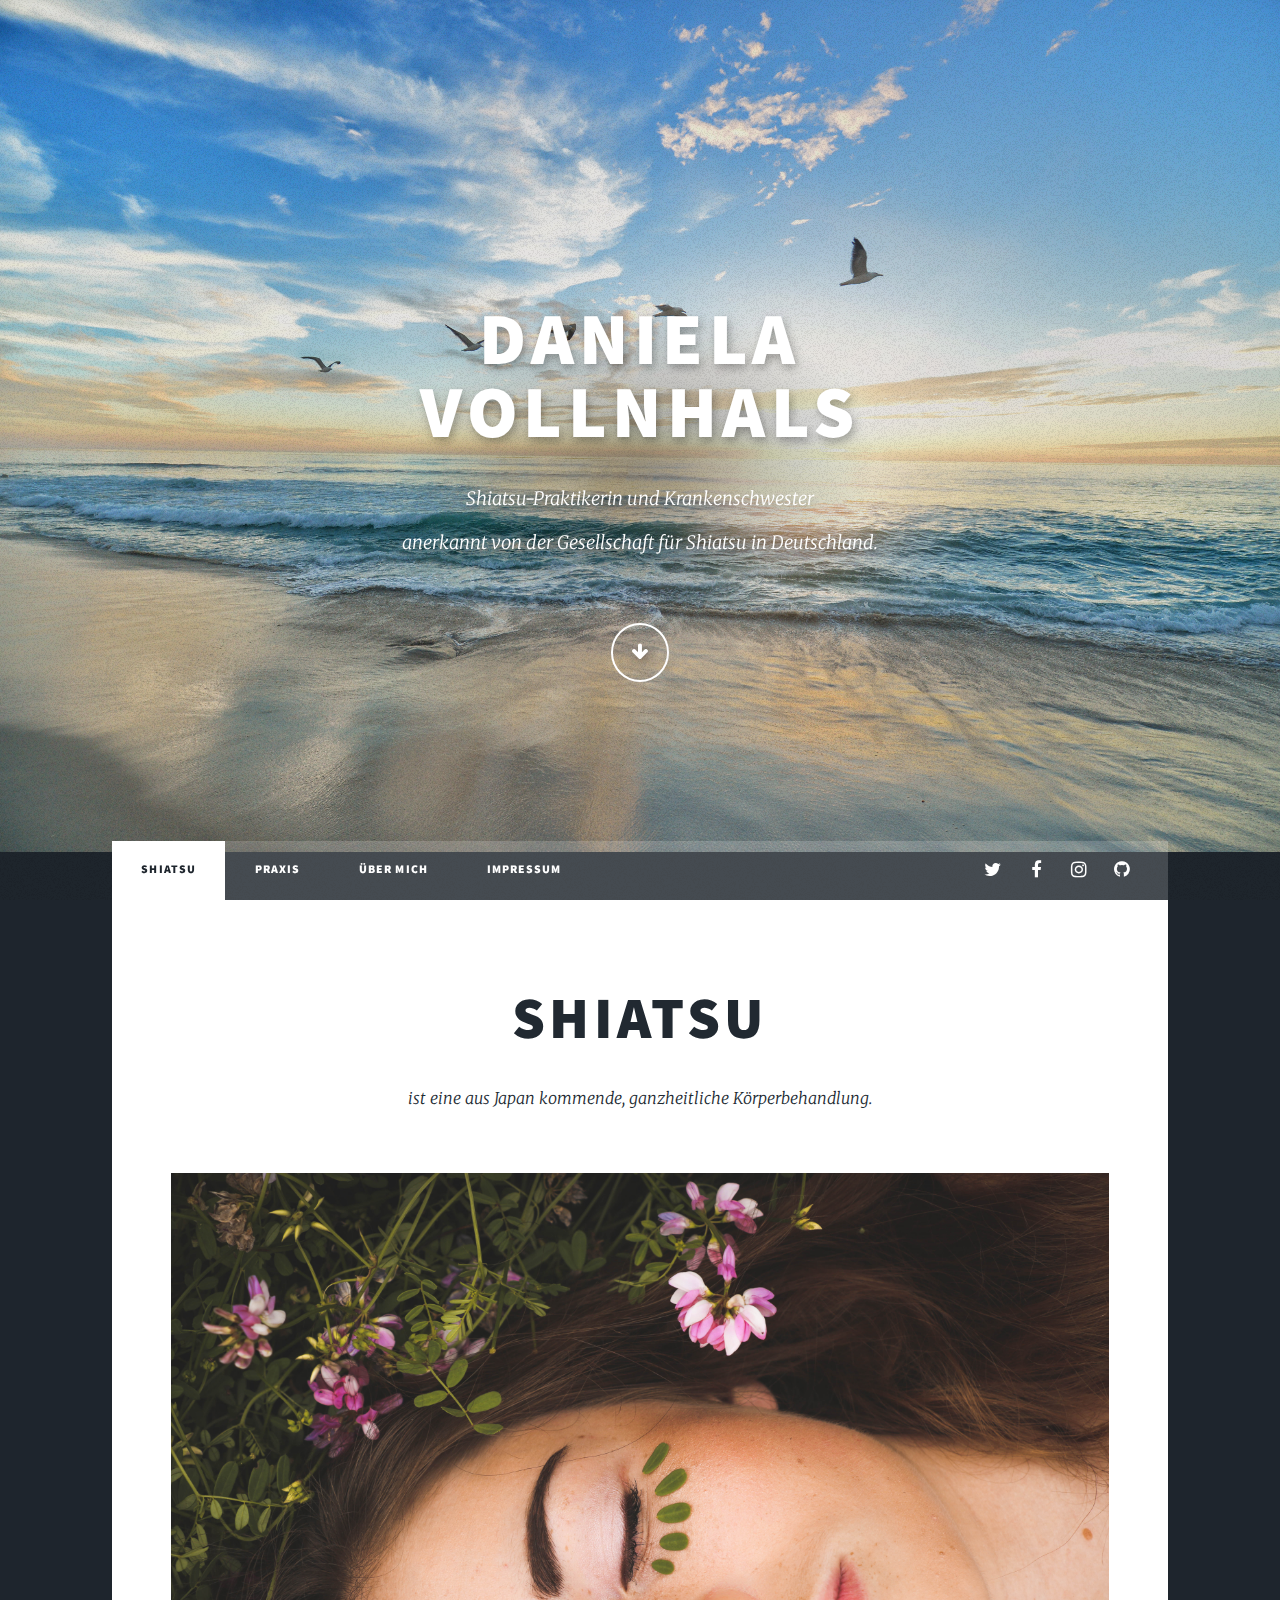
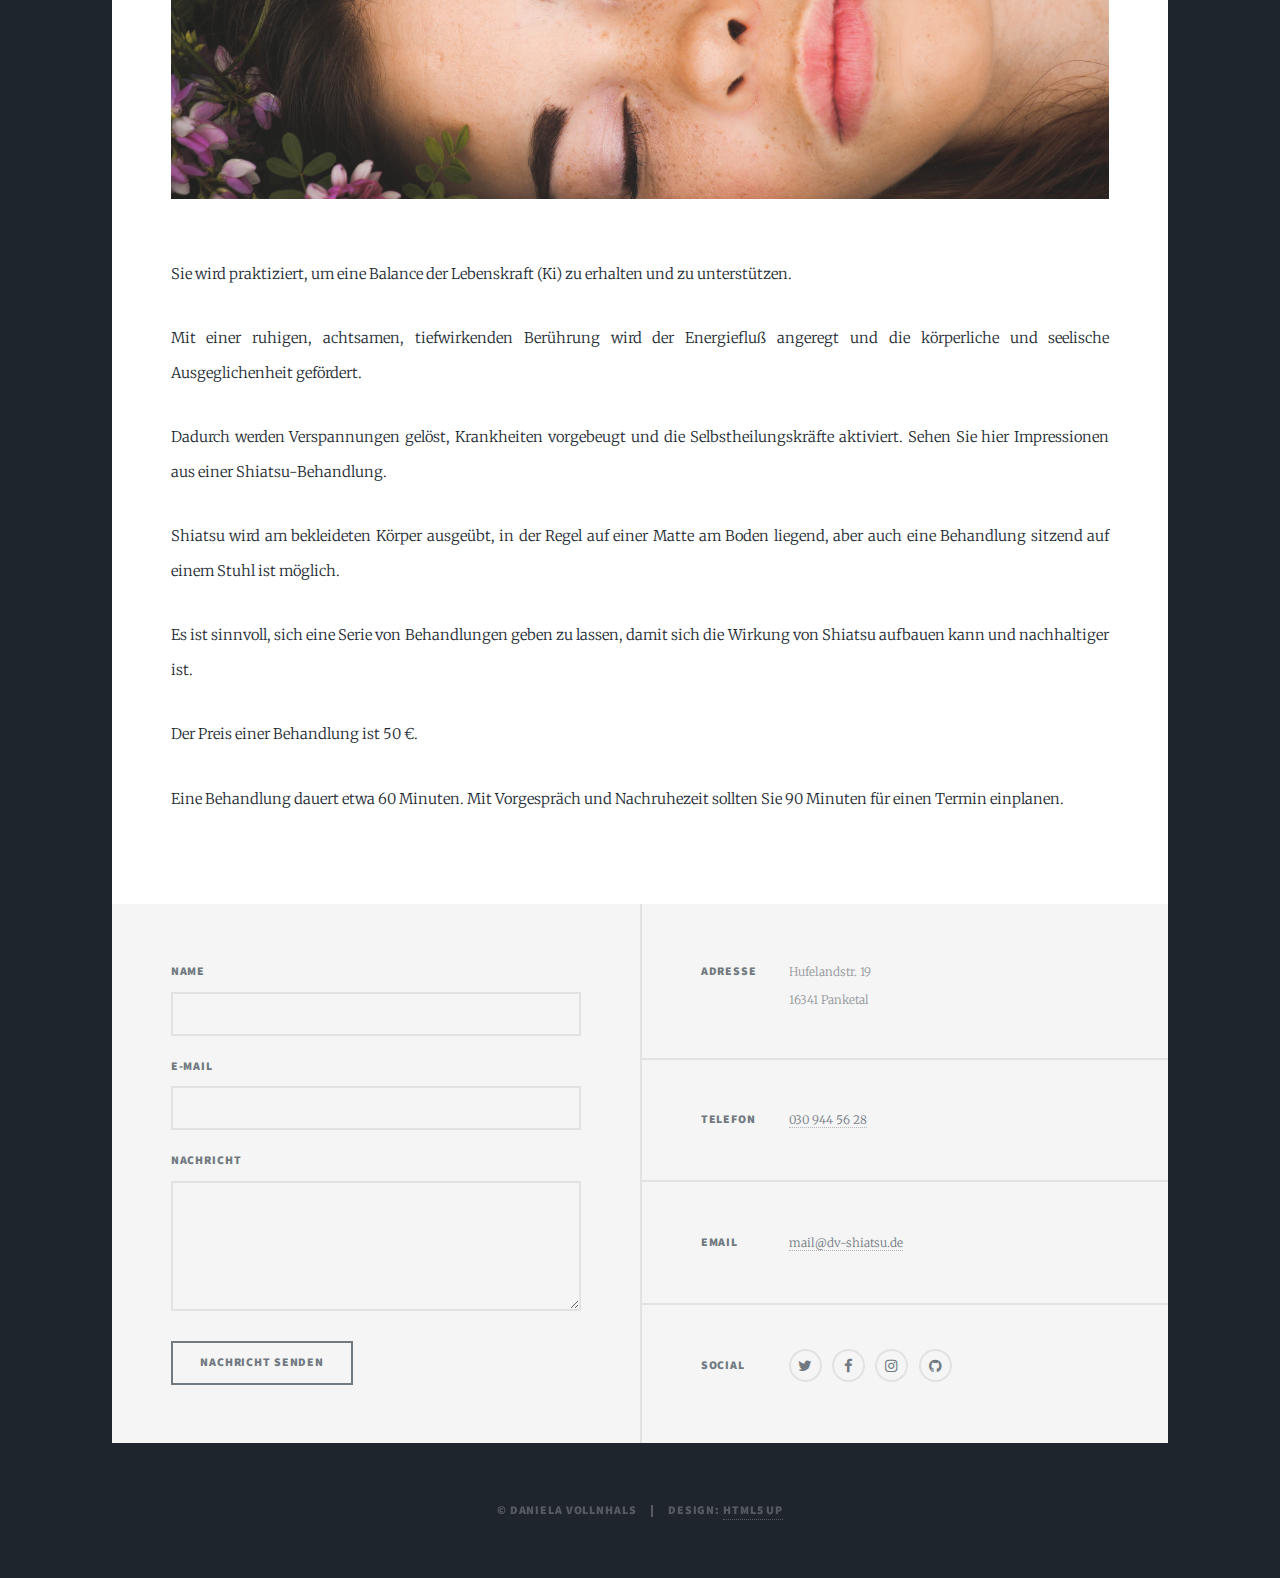
==== index.html @ 49021047 "initial commit" ====
<!doctype html>
<html>
  <head>
    <meta charset="utf-8">
    <meta http-equiv="x-ua-compatible" content="ie=edge">
    <meta name="viewport"
          content="width=device-width, initial-scale=1, shrink-to-fit=no">
    <!-- Use the title from a page's frontmatter if it has one -->
  </head>
  <body>
  </body>
</html>

<!DOCTYPE HTML>
<!--
	Massively by HTML5 UP
	html5up.net | @ajlkn
	Free for personal and commercial use under the CCA 3.0 license (html5up.net/license)
-->
<html>
	<head>
		<title>Shiatsu Daniela Vollnhals</title>
		<meta charset="utf-8" />
		<meta name="viewport" content="width=device-width, initial-scale=1, user-scalable=no" />
		<link href="/stylesheets/site.css" rel="stylesheet" />
		<noscript><link href="/stylesheets/noscript.css" rel="stylesheet" /></noscript>
	</head>
	<body class="is-preload">

		<!-- Wrapper -->
			<div id="wrapper" class="fade-in">

					  <!-- Intro -->
  <div id="intro">
    <div id="skrim">
      <h1>Daniela<br />
      Vollnhals</h1>
      <p>Shiatsu-Praktikerin und Krankenschwester<br />
      anerkannt von der Gesellschaft für Shiatsu in Deutschland.</p>
    </div>
    <ul class="actions">
      <li><a href="#header" class="button icon solo fa-arrow-down scrolly">Weiter</a></li>
    </ul>
  </div>


				<!-- Header -->
					<header id="header">
						<a href="index.html" class="logo">Daniela Vollnhals</a>
					</header>

				<!-- Nav -->
				<nav id="nav">
  <ul class="links">
    <li class=" active"><a href="/" class=" active">Shiatsu</a></li>
    <li class=""><a href="/praxis.html" class="">Praxis</a></li>
    <li class=""><a href="/about.html" class="">Über mich</a></li>
    <li class=""><a href="/impressum.html" class="">Impressum</a></li>
  </ul>
  <ul class="icons">
    <li><a href="#" class="icon fa-twitter"><span class="label">Twitter</span></a></li>
    <li><a href="#" class="icon fa-facebook"><span class="label">Facebook</span></a></li>
    <li><a href="#" class="icon fa-instagram"><span class="label">Instagram</span></a></li>
    <li><a href="#" class="icon fa-github"><span class="label">GitHub</span></a></li>
  </ul>
</nav>


				<!-- Main -->
				<div id="main">
					

<!-- Post -->
<section class="post">
  <header class="major">
    <h1>Shiatsu</h1>
    <p>ist eine aus  Japan kommende, ganzheitliche Körperbehandlung.</p>
  </header>
  <div class="image main"><img src="images/sarah.jpg" alt="" /></div>
  <p>Sie wird praktiziert, um eine Balance der Lebenskraft (Ki) zu erhalten und zu unterstützen.</p>

  <p>Mit einer ruhigen, achtsamen, tiefwirkenden Berührung wird der Energiefluß angeregt und die körperliche und seelische Ausgeglichenheit gefördert.</p>

  <p>Dadurch werden Verspannungen gelöst, Krankheiten vorgebeugt und die Selbstheilungskräfte aktiviert. Sehen Sie hier Impressionen aus einer Shiatsu-Behandlung.</p>

  <p>Shiatsu wird am bekleideten Körper ausgeübt, in der Regel auf einer Matte am Boden liegend, aber auch eine Behandlung sitzend auf einem Stuhl ist möglich.</p>

  <p>Es ist sinnvoll, sich eine Serie von Behandlungen geben zu lassen, damit sich die Wirkung von Shiatsu aufbauen kann und nachhaltiger ist.</p>

  <p>Der Preis einer Behandlung ist 50 €.</p>

  <p>Eine Behandlung dauert etwa 60 Minuten. Mit Vorgespräch und Nachruhezeit sollten Sie 90 Minuten für einen Termin einplanen.</p>
</section>

				</div>

				<!-- Footer -->
					<footer id="footer">
						<section>
							<form method="post" action="https://formspree.io/lion.vollnhals@gmail.com">
								<div class="fields">
									<div class="field">
										<label for="name">Name</label>
										<input type="text" name="name" id="name" />
									</div>
									<div class="field">
										<label for="email">E-Mail</label>
										<input type="text" name="email" id="email" />
									</div>
									<div class="field">
										<label for="message">Nachricht</label>
										<textarea name="message" id="message" rows="3"></textarea>
									</div>
								</div>
								<ul class="actions">
									<li><input type="submit" value="Nachricht senden" /></li>
								</ul>
							</form>
						</section>
						<section class="split contact">
							<section class="alt">
								<h3>Adresse</h3>
								<p>Hufelandstr. 19<br />
								16341 Panketal</p>
							</section>
							<section>
								<h3>Telefon</h3>
								<p><a href="tel:0049309445628">030 944 56 28</a></p>
							</section>
							<section>
								<h3>Email</h3>
								<p><a href="mailto:mail@dv-shiatsu.de">mail@dv-shiatsu.de</a></p>
							</section>
							<section>
								<h3>Social</h3>
								<ul class="icons alt">
									<li><a href="#" class="icon alt fa-twitter"><span class="label">Twitter</span></a></li>
									<li><a href="#" class="icon alt fa-facebook"><span class="label">Facebook</span></a></li>
									<li><a href="#" class="icon alt fa-instagram"><span class="label">Instagram</span></a></li>
									<li><a href="#" class="icon alt fa-github"><span class="label">GitHub</span></a></li>
								</ul>
							</section>
						</section>
					</footer>

				<!-- Copyright -->
					<div id="copyright">
						<ul><li>&copy; Daniela Vollnhals</li><li>Design: <a href="https://html5up.net">HTML5 UP</a></li></ul>
					</div>

			</div>

		<!-- Scripts -->
		<script src="/javascripts/jquery.min.js"></script>
		<script src="/javascripts/jquery.scrollex.min.js"></script>
		<script src="/javascripts/jquery.scrolly.min.js"></script>
		<script src="/javascripts/browser.min.js"></script>
		<script src="/javascripts/breakpoints.min.js"></script>
		<script src="/javascripts/util.js"></script>
		<script src="/javascripts/site.js"></script>

	</body>
</html>
---- stylesheets/site.css ----
@import url(font-awesome.min.css);@import url("https://fonts.googleapis.com/css?family=Merriweather:300,700,300italic,700italic|Source+Sans+Pro:900");html,body,div,span,applet,object,iframe,h1,h2,h3,h4,h5,h6,p,blockquote,pre,a,abbr,acronym,address,big,cite,code,del,dfn,em,img,ins,kbd,q,s,samp,small,strike,strong,sub,sup,tt,var,b,u,i,center,dl,dt,dd,ol,ul,li,fieldset,form,label,legend,table,caption,tbody,tfoot,thead,tr,th,td,article,aside,canvas,details,embed,figure,figcaption,footer,header,hgroup,menu,nav,output,ruby,section,summary,time,mark,audio,video{margin:0;padding:0;border:0;font-size:100%;font:inherit;vertical-align:baseline}article,aside,details,figcaption,figure,footer,header,hgroup,menu,nav,section{display:block}body{line-height:1}ol,ul{list-style:none}blockquote,q{quotes:none}blockquote:before,blockquote:after,q:before,q:after{content:'';content:none}table{border-collapse:collapse;border-spacing:0}body{-webkit-text-size-adjust:none}mark{background-color:transparent;color:inherit}input::-moz-focus-inner{border:0;padding:0}input,select,textarea{-moz-appearance:none;-webkit-appearance:none;-ms-appearance:none;appearance:none}@-ms-viewport{width:device-width}body{-ms-overflow-style:scrollbar}@media screen and (max-width: 480px){html,body{min-width:320px}}html{-webkit-box-sizing:border-box;box-sizing:border-box}*,*:before,*:after{-webkit-box-sizing:inherit;box-sizing:inherit}body{background-color:#1e252d}body.is-preload *,body.is-preload *:before,body.is-preload *:after{-webkit-animation:none !important;animation:none !important;-webkit-transition:none !important;transition:none !important}html{font-size:16pt}@media screen and (max-width: 1680px){html{font-size:12pt}}@media screen and (max-width: 1280px){html{font-size:11pt}}@media screen and (max-width: 360px){html{font-size:10pt}}body{color:#212931}body,input,select,textarea{font-family:"Merriweather", Georgia, serif;font-weight:300;font-size:1rem;line-height:2.375}a{-webkit-transition:color 0.2s ease-in-out, background-color 0.2s ease-in-out, border-color 0.2s ease-in-out, box-shadow 0.2s ease-in-out;-webkit-transition:color 0.2s ease-in-out, background-color 0.2s ease-in-out, border-color 0.2s ease-in-out, -webkit-box-shadow 0.2s ease-in-out;transition:color 0.2s ease-in-out, background-color 0.2s ease-in-out, border-color 0.2s ease-in-out, -webkit-box-shadow 0.2s ease-in-out;transition:color 0.2s ease-in-out, background-color 0.2s ease-in-out, border-color 0.2s ease-in-out, box-shadow 0.2s ease-in-out;transition:color 0.2s ease-in-out, background-color 0.2s ease-in-out, border-color 0.2s ease-in-out, box-shadow 0.2s ease-in-out, -webkit-box-shadow 0.2s ease-in-out;border-bottom:dotted 1px;text-decoration:none}a:hover{border-bottom-color:transparent}strong,b{font-weight:600}em,i{font-style:italic}p{text-align:justify;margin:0 0 2rem 0}h1,h2,h3,h4,h5,h6{font-family:"Source Sans Pro", Helvetica, sans-serif;font-weight:900;line-height:1.5;letter-spacing:0.075em;text-transform:uppercase;margin:0 0 1rem 0}h1 a,h2 a,h3 a,h4 a,h5 a,h6 a{border-bottom:0;color:inherit;text-decoration:none}h1{font-size:4rem;line-height:1.1;margin:0 0 2rem 0}h2{font-size:1.75rem;line-height:1.3;margin:0 0 1.5rem 0}h3{font-size:1.25rem;margin:0 0 1.5rem 0}h4{font-size:1rem}h5{font-size:0.9rem}h6{font-size:0.8rem}sub{font-size:0.8rem;position:relative;top:0.5rem}sup{font-size:0.8rem;position:relative;top:-0.5rem}blockquote{border-left:solid 4px;font-style:italic;margin:0 0 2rem 0;padding:0.5rem 0 0.5rem 2rem}code{border:solid 2px;font-family:"Courier New", monospace;font-size:0.9rem;margin:0 0.25rem;padding:0.25rem 0.65rem}pre{-webkit-overflow-scrolling:touch;font-family:"Courier New", monospace;font-size:0.9rem;margin:0 0 2rem 0}pre code{display:block;line-height:1.75;padding:1rem 1.5rem;overflow-x:auto}hr{border:0;border-bottom:solid 2px;margin:3rem 0}hr.major{margin:5rem 0}.align-left{text-align:left}.align-center{text-align:center}.align-right{text-align:right}input,select,textarea{color:#212931}a{color:#212931;border-bottom-color:rgba(33,41,49,0.5)}a:hover{border-bottom-color:transparent;color:#18bfef !important}strong,b{color:#212931}h1,h2,h3,h4,h5,h6{color:#212931}blockquote{border-left-color:#eeeeee}code{background:rgba(220,220,220,0.25);border-color:#eeeeee}hr{border-bottom-color:#eeeeee}.row{display:-webkit-box;display:-ms-flexbox;display:flex;-ms-flex-wrap:wrap;flex-wrap:wrap;-webkit-box-sizing:border-box;box-sizing:border-box;-webkit-box-align:stretch;-ms-flex-align:stretch;align-items:stretch}.row>*{-webkit-box-sizing:border-box;box-sizing:border-box}.row.gtr-uniform>*>:last-child{margin-bottom:0}.row.aln-left{-webkit-box-pack:start;-ms-flex-pack:start;justify-content:flex-start}.row.aln-center{-webkit-box-pack:center;-ms-flex-pack:center;justify-content:center}.row.aln-right{-webkit-box-pack:end;-ms-flex-pack:end;justify-content:flex-end}.row.aln-top{-webkit-box-align:start;-ms-flex-align:start;align-items:flex-start}.row.aln-middle{-webkit-box-align:center;-ms-flex-align:center;align-items:center}.row.aln-bottom{-webkit-box-align:end;-ms-flex-align:end;align-items:flex-end}.row>.imp{-webkit-box-ordinal-group:0;-ms-flex-order:-1;order:-1}.row>.col-1{width:8.3333333333%}.row>.off-1{margin-left:8.3333333333%}.row>.col-2{width:16.6666666667%}.row>.off-2{margin-left:16.6666666667%}.row>.col-3{width:25%}.row>.off-3{margin-left:25%}.row>.col-4{width:33.3333333333%}.row>.off-4{margin-left:33.3333333333%}.row>.col-5{width:41.6666666667%}.row>.off-5{margin-left:41.6666666667%}.row>.col-6{width:50%}.row>.off-6{margin-left:50%}.row>.col-7{width:58.3333333333%}.row>.off-7{margin-left:58.3333333333%}.row>.col-8{width:66.6666666667%}.row>.off-8{margin-left:66.6666666667%}.row>.col-9{width:75%}.row>.off-9{margin-left:75%}.row>.col-10{width:83.3333333333%}.row>.off-10{margin-left:83.3333333333%}.row>.col-11{width:91.6666666667%}.row>.off-11{margin-left:91.6666666667%}.row>.col-12{width:100%}.row>.off-12{margin-left:100%}.row.gtr-0{margin-top:0;margin-left:0rem}.row.gtr-0>*{padding:0 0 0 0rem}.row.gtr-0.gtr-uniform{margin-top:0rem}.row.gtr-0.gtr-uniform>*{padding-top:0rem}.row.gtr-25{margin-top:0;margin-left:-0.375rem}.row.gtr-25>*{padding:0 0 0 0.375rem}.row.gtr-25.gtr-uniform{margin-top:-0.375rem}.row.gtr-25.gtr-uniform>*{padding-top:0.375rem}.row.gtr-50{margin-top:0;margin-left:-0.75rem}.row.gtr-50>*{padding:0 0 0 0.75rem}.row.gtr-50.gtr-uniform{margin-top:-0.75rem}.row.gtr-50.gtr-uniform>*{padding-top:0.75rem}.row{margin-top:0;margin-left:-1.5rem}.row>*{padding:0 0 0 1.5rem}.row.gtr-uniform{margin-top:-1.5rem}.row.gtr-uniform>*{padding-top:1.5rem}.row.gtr-150{margin-top:0;margin-left:-2.25rem}.row.gtr-150>*{padding:0 0 0 2.25rem}.row.gtr-150.gtr-uniform{margin-top:-2.25rem}.row.gtr-150.gtr-uniform>*{padding-top:2.25rem}.row.gtr-200{margin-top:0;margin-left:-3rem}.row.gtr-200>*{padding:0 0 0 3rem}.row.gtr-200.gtr-uniform{margin-top:-3rem}.row.gtr-200.gtr-uniform>*{padding-top:3rem}@media screen and (max-width: 1680px){.row{display:-webkit-box;display:-ms-flexbox;display:flex;-ms-flex-wrap:wrap;flex-wrap:wrap;-webkit-box-sizing:border-box;box-sizing:border-box;-webkit-box-align:stretch;-ms-flex-align:stretch;align-items:stretch}.row>*{-webkit-box-sizing:border-box;box-sizing:border-box}.row.gtr-uniform>*>:last-child{margin-bottom:0}.row.aln-left{-webkit-box-pack:start;-ms-flex-pack:start;justify-content:flex-start}.row.aln-center{-webkit-box-pack:center;-ms-flex-pack:center;justify-content:center}.row.aln-right{-webkit-box-pack:end;-ms-flex-pack:end;justify-content:flex-end}.row.aln-top{-webkit-box-align:start;-ms-flex-align:start;align-items:flex-start}.row.aln-middle{-webkit-box-align:center;-ms-flex-align:center;align-items:center}.row.aln-bottom{-webkit-box-align:end;-ms-flex-align:end;align-items:flex-end}.row>.imp-xlarge{-webkit-box-ordinal-group:0;-ms-flex-order:-1;order:-1}.row>.col-1-xlarge{width:8.3333333333%}.row>.off-1-xlarge{margin-left:8.3333333333%}.row>.col-2-xlarge{width:16.6666666667%}.row>.off-2-xlarge{margin-left:16.6666666667%}.row>.col-3-xlarge{width:25%}.row>.off-3-xlarge{margin-left:25%}.row>.col-4-xlarge{width:33.3333333333%}.row>.off-4-xlarge{margin-left:33.3333333333%}.row>.col-5-xlarge{width:41.6666666667%}.row>.off-5-xlarge{margin-left:41.6666666667%}.row>.col-6-xlarge{width:50%}.row>.off-6-xlarge{margin-left:50%}.row>.col-7-xlarge{width:58.3333333333%}.row>.off-7-xlarge{margin-left:58.3333333333%}.row>.col-8-xlarge{width:66.6666666667%}.row>.off-8-xlarge{margin-left:66.6666666667%}.row>.col-9-xlarge{width:75%}.row>.off-9-xlarge{margin-left:75%}.row>.col-10-xlarge{width:83.3333333333%}.row>.off-10-xlarge{margin-left:83.3333333333%}.row>.col-11-xlarge{width:91.6666666667%}.row>.off-11-xlarge{margin-left:91.6666666667%}.row>.col-12-xlarge{width:100%}.row>.off-12-xlarge{margin-left:100%}.row.gtr-0{margin-top:0;margin-left:0rem}.row.gtr-0>*{padding:0 0 0 0rem}.row.gtr-0.gtr-uniform{margin-top:0rem}.row.gtr-0.gtr-uniform>*{padding-top:0rem}.row.gtr-25{margin-top:0;margin-left:-0.375rem}.row.gtr-25>*{padding:0 0 0 0.375rem}.row.gtr-25.gtr-uniform{margin-top:-0.375rem}.row.gtr-25.gtr-uniform>*{padding-top:0.375rem}.row.gtr-50{margin-top:0;margin-left:-0.75rem}.row.gtr-50>*{padding:0 0 0 0.75rem}.row.gtr-50.gtr-uniform{margin-top:-0.75rem}.row.gtr-50.gtr-uniform>*{padding-top:0.75rem}.row{margin-top:0;margin-left:-1.5rem}.row>*{padding:0 0 0 1.5rem}.row.gtr-uniform{margin-top:-1.5rem}.row.gtr-uniform>*{padding-top:1.5rem}.row.gtr-150{margin-top:0;margin-left:-2.25rem}.row.gtr-150>*{padding:0 0 0 2.25rem}.row.gtr-150.gtr-uniform{margin-top:-2.25rem}.row.gtr-150.gtr-uniform>*{padding-top:2.25rem}.row.gtr-200{margin-top:0;margin-left:-3rem}.row.gtr-200>*{padding:0 0 0 3rem}.row.gtr-200.gtr-uniform{margin-top:-3rem}.row.gtr-200.gtr-uniform>*{padding-top:3rem}}@media screen and (max-width: 1280px){.row{display:-webkit-box;display:-ms-flexbox;display:flex;-ms-flex-wrap:wrap;flex-wrap:wrap;-webkit-box-sizing:border-box;box-sizing:border-box;-webkit-box-align:stretch;-ms-flex-align:stretch;align-items:stretch}.row>*{-webkit-box-sizing:border-box;box-sizing:border-box}.row.gtr-uniform>*>:last-child{margin-bottom:0}.row.aln-left{-webkit-box-pack:start;-ms-flex-pack:start;justify-content:flex-start}.row.aln-center{-webkit-box-pack:center;-ms-flex-pack:center;justify-content:center}.row.aln-right{-webkit-box-pack:end;-ms-flex-pack:end;justify-content:flex-end}.row.aln-top{-webkit-box-align:start;-ms-flex-align:start;align-items:flex-start}.row.aln-middle{-webkit-box-align:center;-ms-flex-align:center;align-items:center}.row.aln-bottom{-webkit-box-align:end;-ms-flex-align:end;align-items:flex-end}.row>.imp-large{-webkit-box-ordinal-group:0;-ms-flex-order:-1;order:-1}.row>.col-1-large{width:8.3333333333%}.row>.off-1-large{margin-left:8.3333333333%}.row>.col-2-large{width:16.6666666667%}.row>.off-2-large{margin-left:16.6666666667%}.row>.col-3-large{width:25%}.row>.off-3-large{margin-left:25%}.row>.col-4-large{width:33.3333333333%}.row>.off-4-large{margin-left:33.3333333333%}.row>.col-5-large{width:41.6666666667%}.row>.off-5-large{margin-left:41.6666666667%}.row>.col-6-large{width:50%}.row>.off-6-large{margin-left:50%}.row>.col-7-large{width:58.3333333333%}.row>.off-7-large{margin-left:58.3333333333%}.row>.col-8-large{width:66.6666666667%}.row>.off-8-large{margin-left:66.6666666667%}.row>.col-9-large{width:75%}.row>.off-9-large{margin-left:75%}.row>.col-10-large{width:83.3333333333%}.row>.off-10-large{margin-left:83.3333333333%}.row>.col-11-large{width:91.6666666667%}.row>.off-11-large{margin-left:91.6666666667%}.row>.col-12-large{width:100%}.row>.off-12-large{margin-left:100%}.row.gtr-0{margin-top:0;margin-left:0rem}.row.gtr-0>*{padding:0 0 0 0rem}.row.gtr-0.gtr-uniform{margin-top:0rem}.row.gtr-0.gtr-uniform>*{padding-top:0rem}.row.gtr-25{margin-top:0;margin-left:-0.375rem}.row.gtr-25>*{padding:0 0 0 0.375rem}.row.gtr-25.gtr-uniform{margin-top:-0.375rem}.row.gtr-25.gtr-uniform>*{padding-top:0.375rem}.row.gtr-50{margin-top:0;margin-left:-0.75rem}.row.gtr-50>*{padding:0 0 0 0.75rem}.row.gtr-50.gtr-uniform{margin-top:-0.75rem}.row.gtr-50.gtr-uniform>*{padding-top:0.75rem}.row{margin-top:0;margin-left:-1.5rem}.row>*{padding:0 0 0 1.5rem}.row.gtr-uniform{margin-top:-1.5rem}.row.gtr-uniform>*{padding-top:1.5rem}.row.gtr-150{margin-top:0;margin-left:-2.25rem}.row.gtr-150>*{padding:0 0 0 2.25rem}.row.gtr-150.gtr-uniform{margin-top:-2.25rem}.row.gtr-150.gtr-uniform>*{padding-top:2.25rem}.row.gtr-200{margin-top:0;margin-left:-3rem}.row.gtr-200>*{padding:0 0 0 3rem}.row.gtr-200.gtr-uniform{margin-top:-3rem}.row.gtr-200.gtr-uniform>*{padding-top:3rem}}@media screen and (max-width: 980px){.row{display:-webkit-box;display:-ms-flexbox;display:flex;-ms-flex-wrap:wrap;flex-wrap:wrap;-webkit-box-sizing:border-box;box-sizing:border-box;-webkit-box-align:stretch;-ms-flex-align:stretch;align-items:stretch}.row>*{-webkit-box-sizing:border-box;box-sizing:border-box}.row.gtr-uniform>*>:last-child{margin-bottom:0}.row.aln-left{-webkit-box-pack:start;-ms-flex-pack:start;justify-content:flex-start}.row.aln-center{-webkit-box-pack:center;-ms-flex-pack:center;justify-content:center}.row.aln-right{-webkit-box-pack:end;-ms-flex-pack:end;justify-content:flex-end}.row.aln-top{-webkit-box-align:start;-ms-flex-align:start;align-items:flex-start}.row.aln-middle{-webkit-box-align:center;-ms-flex-align:center;align-items:center}.row.aln-bottom{-webkit-box-align:end;-ms-flex-align:end;align-items:flex-end}.row>.imp-medium{-webkit-box-ordinal-group:0;-ms-flex-order:-1;order:-1}.row>.col-1-medium{width:8.3333333333%}.row>.off-1-medium{margin-left:8.3333333333%}.row>.col-2-medium{width:16.6666666667%}.row>.off-2-medium{margin-left:16.6666666667%}.row>.col-3-medium{width:25%}.row>.off-3-medium{margin-left:25%}.row>.col-4-medium{width:33.3333333333%}.row>.off-4-medium{margin-left:33.3333333333%}.row>.col-5-medium{width:41.6666666667%}.row>.off-5-medium{margin-left:41.6666666667%}.row>.col-6-medium{width:50%}.row>.off-6-medium{margin-left:50%}.row>.col-7-medium{width:58.3333333333%}.row>.off-7-medium{margin-left:58.3333333333%}.row>.col-8-medium{width:66.6666666667%}.row>.off-8-medium{margin-left:66.6666666667%}.row>.col-9-medium{width:75%}.row>.off-9-medium{margin-left:75%}.row>.col-10-medium{width:83.3333333333%}.row>.off-10-medium{margin-left:83.3333333333%}.row>.col-11-medium{width:91.6666666667%}.row>.off-11-medium{margin-left:91.6666666667%}.row>.col-12-medium{width:100%}.row>.off-12-medium{margin-left:100%}.row.gtr-0{margin-top:0;margin-left:0rem}.row.gtr-0>*{padding:0 0 0 0rem}.row.gtr-0.gtr-uniform{margin-top:0rem}.row.gtr-0.gtr-uniform>*{padding-top:0rem}.row.gtr-25{margin-top:0;margin-left:-0.375rem}.row.gtr-25>*{padding:0 0 0 0.375rem}.row.gtr-25.gtr-uniform{margin-top:-0.375rem}.row.gtr-25.gtr-uniform>*{padding-top:0.375rem}.row.gtr-50{margin-top:0;margin-left:-0.75rem}.row.gtr-50>*{padding:0 0 0 0.75rem}.row.gtr-50.gtr-uniform{margin-top:-0.75rem}.row.gtr-50.gtr-uniform>*{padding-top:0.75rem}.row{margin-top:0;margin-left:-1.5rem}.row>*{padding:0 0 0 1.5rem}.row.gtr-uniform{margin-top:-1.5rem}.row.gtr-uniform>*{padding-top:1.5rem}.row.gtr-150{margin-top:0;margin-left:-2.25rem}.row.gtr-150>*{padding:0 0 0 2.25rem}.row.gtr-150.gtr-uniform{margin-top:-2.25rem}.row.gtr-150.gtr-uniform>*{padding-top:2.25rem}.row.gtr-200{margin-top:0;margin-left:-3rem}.row.gtr-200>*{padding:0 0 0 3rem}.row.gtr-200.gtr-uniform{margin-top:-3rem}.row.gtr-200.gtr-uniform>*{padding-top:3rem}}@media screen and (max-width: 736px){.row{display:-webkit-box;display:-ms-flexbox;display:flex;-ms-flex-wrap:wrap;flex-wrap:wrap;-webkit-box-sizing:border-box;box-sizing:border-box;-webkit-box-align:stretch;-ms-flex-align:stretch;align-items:stretch}.row>*{-webkit-box-sizing:border-box;box-sizing:border-box}.row.gtr-uniform>*>:last-child{margin-bottom:0}.row.aln-left{-webkit-box-pack:start;-ms-flex-pack:start;justify-content:flex-start}.row.aln-center{-webkit-box-pack:center;-ms-flex-pack:center;justify-content:center}.row.aln-right{-webkit-box-pack:end;-ms-flex-pack:end;justify-content:flex-end}.row.aln-top{-webkit-box-align:start;-ms-flex-align:start;align-items:flex-start}.row.aln-middle{-webkit-box-align:center;-ms-flex-align:center;align-items:center}.row.aln-bottom{-webkit-box-align:end;-ms-flex-align:end;align-items:flex-end}.row>.imp-small{-webkit-box-ordinal-group:0;-ms-flex-order:-1;order:-1}.row>.col-1-small{width:8.3333333333%}.row>.off-1-small{margin-left:8.3333333333%}.row>.col-2-small{width:16.6666666667%}.row>.off-2-small{margin-left:16.6666666667%}.row>.col-3-small{width:25%}.row>.off-3-small{margin-left:25%}.row>.col-4-small{width:33.3333333333%}.row>.off-4-small{margin-left:33.3333333333%}.row>.col-5-small{width:41.6666666667%}.row>.off-5-small{margin-left:41.6666666667%}.row>.col-6-small{width:50%}.row>.off-6-small{margin-left:50%}.row>.col-7-small{width:58.3333333333%}.row>.off-7-small{margin-left:58.3333333333%}.row>.col-8-small{width:66.6666666667%}.row>.off-8-small{margin-left:66.6666666667%}.row>.col-9-small{width:75%}.row>.off-9-small{margin-left:75%}.row>.col-10-small{width:83.3333333333%}.row>.off-10-small{margin-left:83.3333333333%}.row>.col-11-small{width:91.6666666667%}.row>.off-11-small{margin-left:91.6666666667%}.row>.col-12-small{width:100%}.row>.off-12-small{margin-left:100%}.row.gtr-0{margin-top:0;margin-left:0rem}.row.gtr-0>*{padding:0 0 0 0rem}.row.gtr-0.gtr-uniform{margin-top:0rem}.row.gtr-0.gtr-uniform>*{padding-top:0rem}.row.gtr-25{margin-top:0;margin-left:-0.375rem}.row.gtr-25>*{padding:0 0 0 0.375rem}.row.gtr-25.gtr-uniform{margin-top:-0.375rem}.row.gtr-25.gtr-uniform>*{padding-top:0.375rem}.row.gtr-50{margin-top:0;margin-left:-0.75rem}.row.gtr-50>*{padding:0 0 0 0.75rem}.row.gtr-50.gtr-uniform{margin-top:-0.75rem}.row.gtr-50.gtr-uniform>*{padding-top:0.75rem}.row{margin-top:0;margin-left:-1.5rem}.row>*{padding:0 0 0 1.5rem}.row.gtr-uniform{margin-top:-1.5rem}.row.gtr-uniform>*{padding-top:1.5rem}.row.gtr-150{margin-top:0;margin-left:-2.25rem}.row.gtr-150>*{padding:0 0 0 2.25rem}.row.gtr-150.gtr-uniform{margin-top:-2.25rem}.row.gtr-150.gtr-uniform>*{padding-top:2.25rem}.row.gtr-200{margin-top:0;margin-left:-3rem}.row.gtr-200>*{padding:0 0 0 3rem}.row.gtr-200.gtr-uniform{margin-top:-3rem}.row.gtr-200.gtr-uniform>*{padding-top:3rem}}@media screen and (max-width: 480px){.row{display:-webkit-box;display:-ms-flexbox;display:flex;-ms-flex-wrap:wrap;flex-wrap:wrap;-webkit-box-sizing:border-box;box-sizing:border-box;-webkit-box-align:stretch;-ms-flex-align:stretch;align-items:stretch}.row>*{-webkit-box-sizing:border-box;box-sizing:border-box}.row.gtr-uniform>*>:last-child{margin-bottom:0}.row.aln-left{-webkit-box-pack:start;-ms-flex-pack:start;justify-content:flex-start}.row.aln-center{-webkit-box-pack:center;-ms-flex-pack:center;justify-content:center}.row.aln-right{-webkit-box-pack:end;-ms-flex-pack:end;justify-content:flex-end}.row.aln-top{-webkit-box-align:start;-ms-flex-align:start;align-items:flex-start}.row.aln-middle{-webkit-box-align:center;-ms-flex-align:center;align-items:center}.row.aln-bottom{-webkit-box-align:end;-ms-flex-align:end;align-items:flex-end}.row>.imp-xsmall{-webkit-box-ordinal-group:0;-ms-flex-order:-1;order:-1}.row>.col-1-xsmall{width:8.3333333333%}.row>.off-1-xsmall{margin-left:8.3333333333%}.row>.col-2-xsmall{width:16.6666666667%}.row>.off-2-xsmall{margin-left:16.6666666667%}.row>.col-3-xsmall{width:25%}.row>.off-3-xsmall{margin-left:25%}.row>.col-4-xsmall{width:33.3333333333%}.row>.off-4-xsmall{margin-left:33.3333333333%}.row>.col-5-xsmall{width:41.6666666667%}.row>.off-5-xsmall{margin-left:41.6666666667%}.row>.col-6-xsmall{width:50%}.row>.off-6-xsmall{margin-left:50%}.row>.col-7-xsmall{width:58.3333333333%}.row>.off-7-xsmall{margin-left:58.3333333333%}.row>.col-8-xsmall{width:66.6666666667%}.row>.off-8-xsmall{margin-left:66.6666666667%}.row>.col-9-xsmall{width:75%}.row>.off-9-xsmall{margin-left:75%}.row>.col-10-xsmall{width:83.3333333333%}.row>.off-10-xsmall{margin-left:83.3333333333%}.row>.col-11-xsmall{width:91.6666666667%}.row>.off-11-xsmall{margin-left:91.6666666667%}.row>.col-12-xsmall{width:100%}.row>.off-12-xsmall{margin-left:100%}.row.gtr-0{margin-top:0;margin-left:0rem}.row.gtr-0>*{padding:0 0 0 0rem}.row.gtr-0.gtr-uniform{margin-top:0rem}.row.gtr-0.gtr-uniform>*{padding-top:0rem}.row.gtr-25{margin-top:0;margin-left:-0.375rem}.row.gtr-25>*{padding:0 0 0 0.375rem}.row.gtr-25.gtr-uniform{margin-top:-0.375rem}.row.gtr-25.gtr-uniform>*{padding-top:0.375rem}.row.gtr-50{margin-top:0;margin-left:-0.75rem}.row.gtr-50>*{padding:0 0 0 0.75rem}.row.gtr-50.gtr-uniform{margin-top:-0.75rem}.row.gtr-50.gtr-uniform>*{padding-top:0.75rem}.row{margin-top:0;margin-left:-1.5rem}.row>*{padding:0 0 0 1.5rem}.row.gtr-uniform{margin-top:-1.5rem}.row.gtr-uniform>*{padding-top:1.5rem}.row.gtr-150{margin-top:0;margin-left:-2.25rem}.row.gtr-150>*{padding:0 0 0 2.25rem}.row.gtr-150.gtr-uniform{margin-top:-2.25rem}.row.gtr-150.gtr-uniform>*{padding-top:2.25rem}.row.gtr-200{margin-top:0;margin-left:-3rem}.row.gtr-200>*{padding:0 0 0 3rem}.row.gtr-200.gtr-uniform{margin-top:-3rem}.row.gtr-200.gtr-uniform>*{padding-top:3rem}}@media screen and (max-width: 360px){.row{display:-webkit-box;display:-ms-flexbox;display:flex;-ms-flex-wrap:wrap;flex-wrap:wrap;-webkit-box-sizing:border-box;box-sizing:border-box;-webkit-box-align:stretch;-ms-flex-align:stretch;align-items:stretch}.row>*{-webkit-box-sizing:border-box;box-sizing:border-box}.row.gtr-uniform>*>:last-child{margin-bottom:0}.row.aln-left{-webkit-box-pack:start;-ms-flex-pack:start;justify-content:flex-start}.row.aln-center{-webkit-box-pack:center;-ms-flex-pack:center;justify-content:center}.row.aln-right{-webkit-box-pack:end;-ms-flex-pack:end;justify-content:flex-end}.row.aln-top{-webkit-box-align:start;-ms-flex-align:start;align-items:flex-start}.row.aln-middle{-webkit-box-align:center;-ms-flex-align:center;align-items:center}.row.aln-bottom{-webkit-box-align:end;-ms-flex-align:end;align-items:flex-end}.row>.imp-xxsmall{-webkit-box-ordinal-group:0;-ms-flex-order:-1;order:-1}.row>.col-1-xxsmall{width:8.3333333333%}.row>.off-1-xxsmall{margin-left:8.3333333333%}.row>.col-2-xxsmall{width:16.6666666667%}.row>.off-2-xxsmall{margin-left:16.6666666667%}.row>.col-3-xxsmall{width:25%}.row>.off-3-xxsmall{margin-left:25%}.row>.col-4-xxsmall{width:33.3333333333%}.row>.off-4-xxsmall{margin-left:33.3333333333%}.row>.col-5-xxsmall{width:41.6666666667%}.row>.off-5-xxsmall{margin-left:41.6666666667%}.row>.col-6-xxsmall{width:50%}.row>.off-6-xxsmall{margin-left:50%}.row>.col-7-xxsmall{width:58.3333333333%}.row>.off-7-xxsmall{margin-left:58.3333333333%}.row>.col-8-xxsmall{width:66.6666666667%}.row>.off-8-xxsmall{margin-left:66.6666666667%}.row>.col-9-xxsmall{width:75%}.row>.off-9-xxsmall{margin-left:75%}.row>.col-10-xxsmall{width:83.3333333333%}.row>.off-10-xxsmall{margin-left:83.3333333333%}.row>.col-11-xxsmall{width:91.6666666667%}.row>.off-11-xxsmall{margin-left:91.6666666667%}.row>.col-12-xxsmall{width:100%}.row>.off-12-xxsmall{margin-left:100%}.row.gtr-0{margin-top:0;margin-left:0rem}.row.gtr-0>*{padding:0 0 0 0rem}.row.gtr-0.gtr-uniform{margin-top:0rem}.row.gtr-0.gtr-uniform>*{padding-top:0rem}.row.gtr-25{margin-top:0;margin-left:-0.375rem}.row.gtr-25>*{padding:0 0 0 0.375rem}.row.gtr-25.gtr-uniform{margin-top:-0.375rem}.row.gtr-25.gtr-uniform>*{padding-top:0.375rem}.row.gtr-50{margin-top:0;margin-left:-0.75rem}.row.gtr-50>*{padding:0 0 0 0.75rem}.row.gtr-50.gtr-uniform{margin-top:-0.75rem}.row.gtr-50.gtr-uniform>*{padding-top:0.75rem}.row{margin-top:0;margin-left:-1.5rem}.row>*{padding:0 0 0 1.5rem}.row.gtr-uniform{margin-top:-1.5rem}.row.gtr-uniform>*{padding-top:1.5rem}.row.gtr-150{margin-top:0;margin-left:-2.25rem}.row.gtr-150>*{padding:0 0 0 2.25rem}.row.gtr-150.gtr-uniform{margin-top:-2.25rem}.row.gtr-150.gtr-uniform>*{padding-top:2.25rem}.row.gtr-200{margin-top:0;margin-left:-3rem}.row.gtr-200>*{padding:0 0 0 3rem}.row.gtr-200.gtr-uniform{margin-top:-3rem}.row.gtr-200.gtr-uniform>*{padding-top:3rem}}.box{border:solid 2px;margin-bottom:2rem;padding:1.5rem}.box>:last-child,.box>:last-child>:last-child,.box>:last-child>:last-child>:last-child{margin-bottom:0}.box.alt{border:0;border-radius:0;padding:0}.box{border-color:#eeeeee}input[type="submit"],input[type="reset"],input[type="button"],button,.button{-moz-appearance:none;-webkit-appearance:none;-ms-appearance:none;appearance:none;-webkit-transition:background-color 0.2s ease-in-out, box-shadow 0.2s ease-in-out, color 0.2s ease-in-out;-webkit-transition:background-color 0.2s ease-in-out, color 0.2s ease-in-out, -webkit-box-shadow 0.2s ease-in-out;transition:background-color 0.2s ease-in-out, color 0.2s ease-in-out, -webkit-box-shadow 0.2s ease-in-out;transition:background-color 0.2s ease-in-out, box-shadow 0.2s ease-in-out, color 0.2s ease-in-out;transition:background-color 0.2s ease-in-out, box-shadow 0.2s ease-in-out, color 0.2s ease-in-out, -webkit-box-shadow 0.2s ease-in-out;border:0;border-radius:0;cursor:pointer;display:inline-block;font-family:"Source Sans Pro", Helvetica, sans-serif;font-size:0.8rem;font-weight:900;letter-spacing:0.075em;height:3rem;line-height:3rem;padding:0 2rem;text-align:center;text-decoration:none;text-transform:uppercase;white-space:nowrap}input[type="submit"].icon:before,input[type="reset"].icon:before,input[type="button"].icon:before,button.icon:before,.button.icon:before{margin-right:0.5rem}input[type="submit"].icon.solo,input[type="reset"].icon.solo,input[type="button"].icon.solo,button.icon.solo,.button.icon.solo{position:relative;width:4rem;height:4rem;line-height:4rem;border-radius:4rem;text-indent:4rem;overflow:hidden;padding:0;white-space:nowrap}input[type="submit"].icon.solo:before,input[type="reset"].icon.solo:before,input[type="button"].icon.solo:before,button.icon.solo:before,.button.icon.solo:before{position:absolute;display:block;top:0;left:0;width:inherit;height:inherit;line-height:inherit;font-size:1.25rem;margin-right:0;text-align:center;text-indent:0}input[type="submit"].fit,input[type="reset"].fit,input[type="button"].fit,button.fit,.button.fit{width:100%}input[type="submit"].small,input[type="reset"].small,input[type="button"].small,button.small,.button.small{font-size:0.7rem;height:2.5rem;line-height:2.5rem;padding:0 1.5rem}input[type="submit"].large,input[type="reset"].large,input[type="button"].large,button.large,.button.large{font-size:0.9rem;height:3.5rem;line-height:3.5rem;padding:0 2.75rem}@media screen and (max-width: 980px){input[type="submit"],input[type="reset"],input[type="button"],button,.button{font-size:0.9rem;height:3.25rem;line-height:3.25rem}input[type="submit"].large,input[type="reset"].large,input[type="button"].large,button.large,.button.large{font-size:1rem;height:3.75rem;line-height:3.75rem}}input[type="submit"].disabled,input[type="submit"]:disabled,input[type="reset"].disabled,input[type="reset"]:disabled,input[type="button"].disabled,input[type="button"]:disabled,button.disabled,button:disabled,.button.disabled,.button:disabled{pointer-events:none;opacity:0.25}input[type="submit"],input[type="reset"],input[type="button"],button,.button{background-color:transparent;-webkit-box-shadow:inset 0 0 0 2px #212931;box-shadow:inset 0 0 0 2px #212931;color:#212931 !important}input[type="submit"]:hover,input[type="reset"]:hover,input[type="button"]:hover,button:hover,.button:hover{-webkit-box-shadow:inset 0 0 0 2px #18bfef;box-shadow:inset 0 0 0 2px #18bfef;color:#18bfef !important}input[type="submit"].primary,input[type="reset"].primary,input[type="button"].primary,button.primary,.button.primary{background-color:#212931;-webkit-box-shadow:none;box-shadow:none;color:#ffffff !important}input[type="submit"].primary:hover,input[type="reset"].primary:hover,input[type="button"].primary:hover,button.primary:hover,.button.primary:hover{background-color:#18bfef}form{margin:0 0 2rem 0}form>:last-child{margin-bottom:0}form>.fields{display:-moz-flex;display:-ms-flex;display:-webkit-box;display:-ms-flexbox;display:flex;-ms-flex-wrap:wrap;flex-wrap:wrap;width:calc(100% + 3rem);margin:-1.5rem 0 2rem -1.5rem}form>.fields>.field{-moz-flex-grow:0;-ms-flex-grow:0;-webkit-box-flex:0;-ms-flex-positive:0;flex-grow:0;-ms-flex-shrink:0;-ms-flex-negative:0;flex-shrink:0;padding:1.5rem 0 0 1.5rem;width:calc(100% - 1.5rem)}form>.fields>.field.half{width:calc(50% - 0.75rem)}form>.fields>.field.third{width:calc(100%/3 - 0.5rem)}form>.fields>.field.quarter{width:calc(25% - 0.375rem)}@media screen and (max-width: 480px){form>.fields{width:calc(100% + 3rem);margin:-1.5rem 0 2rem -1.5rem}form>.fields>.field{padding:1.5rem 0 0 1.5rem;width:calc(100% - 1.5rem)}form>.fields>.field.half{width:calc(100% - 1.5rem)}form>.fields>.field.third{width:calc(100% - 1.5rem)}form>.fields>.field.quarter{width:calc(100% - 1.5rem)}}label{display:block;font-family:"Source Sans Pro", Helvetica, sans-serif;font-weight:900;line-height:1.5;letter-spacing:0.075em;font-size:0.8rem;text-transform:uppercase;margin:0 0 0.75rem 0}@media screen and (max-width: 980px){label{font-size:0.9rem}}input[type="text"],input[type="password"],input[type="email"],select,textarea{-moz-appearance:none;-webkit-appearance:none;-ms-appearance:none;appearance:none;background:transparent;border-radius:0;border:solid 2px;color:inherit;display:block;outline:0;padding:0 1rem;text-decoration:none;width:100%}input[type="text"]:invalid,input[type="password"]:invalid,input[type="email"]:invalid,select:invalid,textarea:invalid{-webkit-box-shadow:none;box-shadow:none}select{background-size:1.25rem;background-repeat:no-repeat;background-position:calc(100% - 1rem) center;height:3rem;padding-right:3rem;text-overflow:ellipsis}select:focus::-ms-value{background-color:transparent}select::-ms-expand{display:none}input[type="text"],input[type="password"],input[type="email"],select{height:3rem}textarea{padding:0.75rem 1rem}input[type="checkbox"],input[type="radio"]{-moz-appearance:none;-webkit-appearance:none;-ms-appearance:none;appearance:none;display:block;float:left;margin-right:-2rem;opacity:0;width:1rem;z-index:-1}input[type="checkbox"]+label,input[type="radio"]+label{text-decoration:none;cursor:pointer;display:inline-block;font-size:1rem;letter-spacing:0;font-family:"Merriweather", Georgia, serif;text-transform:none;font-weight:300;padding-left:2.8rem;padding-right:1rem;position:relative}input[type="checkbox"]+label:before,input[type="radio"]+label:before{-moz-osx-font-smoothing:grayscale;-webkit-font-smoothing:antialiased;font-family:FontAwesome;font-style:normal;font-weight:normal;text-transform:none !important}input[type="checkbox"]+label:before,input[type="radio"]+label:before{border-radius:0;border:solid 2px;content:'';display:inline-block;height:1.8rem;left:0;line-height:1.725rem;position:absolute;text-align:center;top:-0.125rem;width:1.8rem}input[type="checkbox"]:checked+label:before,input[type="radio"]:checked+label:before{content:'\f00c'}input[type="checkbox"]+label:before{border-radius:0}input[type="radio"]+label:before{border-radius:100%}::-webkit-input-placeholder{opacity:1.0}:-moz-placeholder{opacity:1.0}::-moz-placeholder{opacity:1.0}:-ms-input-placeholder{opacity:1.0}label{color:#212931}input[type="text"],input[type="password"],input[type="email"],select,textarea{border-color:#eeeeee}input[type="text"]:focus,input[type="password"]:focus,input[type="email"]:focus,select:focus,textarea:focus{border-color:#18bfef}select{background-image:url("data:image/svg+xml;charset=utf8,%3Csvg xmlns='http://www.w3.org/2000/svg' width='40' height='40' preserveAspectRatio='none' viewBox='0 0 40 40'%3E%3Cpath d='M9.4,12.3l10.4,10.4l10.4-10.4c0.2-0.2,0.5-0.4,0.9-0.4c0.3,0,0.6,0.1,0.9,0.4l3.3,3.3c0.2,0.2,0.4,0.5,0.4,0.9 c0,0.4-0.1,0.6-0.4,0.9L20.7,31.9c-0.2,0.2-0.5,0.4-0.9,0.4c-0.3,0-0.6-0.1-0.9-0.4L4.3,17.3c-0.2-0.2-0.4-0.5-0.4-0.9 c0-0.4,0.1-0.6,0.4-0.9l3.3-3.3c0.2-0.2,0.5-0.4,0.9-0.4S9.1,12.1,9.4,12.3z' fill='%23eeeeee' /%3E%3C/svg%3E")}select option{background-color:#ffffff;color:#212931}.select-wrapper:before{color:#eeeeee}input[type="checkbox"]+label,input[type="radio"]+label{color:#212931}input[type="checkbox"]+label:before,input[type="radio"]+label:before{border-color:#eeeeee}input[type="checkbox"]:checked+label:before,input[type="radio"]:checked+label:before{background-color:#212931;border-color:#212931;color:#ffffff}input[type="checkbox"]:focus+label:before,input[type="radio"]:focus+label:before{border-color:#18bfef}::-webkit-input-placeholder{color:#909498 !important}:-moz-placeholder{color:#909498 !important}::-moz-placeholder{color:#909498 !important}:-ms-input-placeholder{color:#909498 !important}.formerize-placeholder{color:#909498 !important}.icon{text-decoration:none;border-bottom:none;position:relative}.icon:before{-moz-osx-font-smoothing:grayscale;-webkit-font-smoothing:antialiased;font-family:FontAwesome;font-style:normal;font-weight:normal;text-transform:none !important}.icon>.label{display:none}.image{border:0;display:inline-block;position:relative}.image img{display:block}.image.left,.image.right{max-width:40%}.image.left img,.image.right img{width:100%}.image.left{float:left;margin:0 2rem 2rem 0;top:0.75rem}.image.right{float:right;margin:0 0 2rem 2rem;top:0.75rem}.image.fit{display:block;margin:2.5rem 0;width:100%}.image.fit:first-child{margin-top:0}.image.fit img{width:100%}.image.main{display:block;margin:4rem 0;width:100%}.image.main:first-child{margin-top:0}.image.main img{width:100%}@media screen and (max-width: 736px){.image.fit{margin:2rem 0}.image.main{margin:2rem 0}}a.image{overflow:hidden}a.image img{-webkit-transition:-webkit-transform 0.2s ease-out;transition:-webkit-transform 0.2s ease-out;transition:transform 0.2s ease-out;transition:transform 0.2s ease-out, -webkit-transform 0.2s ease-out}a.image:hover img{-webkit-transform:scale(1.05);transform:scale(1.05)}ul.actions{display:-moz-flex;display:-ms-flex;display:-webkit-box;display:-ms-flexbox;display:flex;cursor:default;list-style:none;margin-left:-1rem;padding-left:0}ul.actions li{padding:0 0 0 1rem;vertical-align:middle}ul.actions.special{-moz-justify-content:center;-ms-justify-content:center;-webkit-box-pack:center;-ms-flex-pack:center;justify-content:center;width:100%;margin-left:0}ul.actions.special li:first-child{padding-left:0}ul.actions.stacked{-moz-flex-direction:column;-ms-flex-direction:column;-webkit-box-orient:vertical;-webkit-box-direction:normal;flex-direction:column;margin-left:0}ul.actions.stacked li{padding:1.3rem 0 0 0}ul.actions.stacked li:first-child{padding-top:0}ul.actions.fit{width:calc(100% + 1rem)}ul.actions.fit li{-moz-flex-grow:1;-ms-flex-grow:1;-webkit-box-flex:1;-ms-flex-positive:1;flex-grow:1;-ms-flex-shrink:1;-ms-flex-negative:1;flex-shrink:1;width:100%}ul.actions.fit li>*{width:100%}ul.actions.fit.stacked{width:100%}@media screen and (max-width: 480px){ul.actions:not(.fixed){-moz-flex-direction:column;-ms-flex-direction:column;-webkit-box-orient:vertical;-webkit-box-direction:normal;flex-direction:column;margin-left:0;width:100% !important}ul.actions:not(.fixed) li{-moz-flex-grow:1;-ms-flex-grow:1;-webkit-box-flex:1;-ms-flex-positive:1;flex-grow:1;-ms-flex-shrink:1;-ms-flex-negative:1;flex-shrink:1;padding:1rem 0 0 0;text-align:center;width:100%}ul.actions:not(.fixed) li>*{width:100%}ul.actions:not(.fixed) li:first-child{padding-top:0}ul.actions:not(.fixed) li input[type="submit"],ul.actions:not(.fixed) li input[type="reset"],ul.actions:not(.fixed) li input[type="button"],ul.actions:not(.fixed) li button,ul.actions:not(.fixed) li .button{width:100%}ul.actions:not(.fixed) li input[type="submit"].icon:before,ul.actions:not(.fixed) li input[type="reset"].icon:before,ul.actions:not(.fixed) li input[type="button"].icon:before,ul.actions:not(.fixed) li button.icon:before,ul.actions:not(.fixed) li .button.icon:before{margin-left:-0.5rem}}ul.icons{cursor:default;list-style:none;padding-left:0}ul.icons li{display:inline-block;padding:0 0.5rem 0 0;vertical-align:middle}ul.icons li:last-child{padding-right:0}ul.icons li .icon:before{width:2.25rem;height:2.25rem;line-height:2.25rem;display:inline-block;text-align:center;border-radius:100%;font-size:1.25rem}ul.icons.alt li .icon:before{-webkit-transition:color 0.2s ease-in-out, background-color 0.2s ease-in-out, border-color 0.2s ease-in-out, box-shadow 0.2s ease-in-out;-webkit-transition:color 0.2s ease-in-out, background-color 0.2s ease-in-out, border-color 0.2s ease-in-out, -webkit-box-shadow 0.2s ease-in-out;transition:color 0.2s ease-in-out, background-color 0.2s ease-in-out, border-color 0.2s ease-in-out, -webkit-box-shadow 0.2s ease-in-out;transition:color 0.2s ease-in-out, background-color 0.2s ease-in-out, border-color 0.2s ease-in-out, box-shadow 0.2s ease-in-out;transition:color 0.2s ease-in-out, background-color 0.2s ease-in-out, border-color 0.2s ease-in-out, box-shadow 0.2s ease-in-out, -webkit-box-shadow 0.2s ease-in-out;font-size:1rem}ol{list-style:decimal;margin:0 0 2rem 0;padding-left:1.25rem}ol li{padding-left:0.25rem}ul{list-style:disc;margin:0 0 2rem 0;padding-left:1rem}ul li{padding-left:0.5rem}ul.divided{list-style:none;padding-left:0}ul.divided li{border-top:solid 1px;padding:0.5rem 0}ul.divided li:first-child{border-top:0;padding-top:0}dl{margin:0 0 2rem 0}dl dt{display:block;font-weight:600;margin:0 0 1rem 0}dl dd{margin-left:2rem}ul.divided li{border-top-color:#eeeeee}ul.icons li a.icon:hover:before{color:#18bfef}ul.icons.alt li .icon:before{-webkit-box-shadow:inset 0 0 0 2px #eeeeee;box-shadow:inset 0 0 0 2px #eeeeee}ul.icons.alt li a.icon:hover:before{-webkit-box-shadow:inset 0 0 0 2px #18bfef;box-shadow:inset 0 0 0 2px #18bfef}section.special,article.special{text-align:center}header{cursor:default}header>.date{display:block;font-size:0.8rem;height:1;margin:0 0 1rem 0;position:relative}header>p{font-style:italic}header>h1+p{font-size:1.1rem;margin-top:-0.5rem;line-height:2}header>h2+p{font-size:1rem;margin-top:-0.75rem}header>h3+p{font-size:0.9rem;margin-top:-0.75rem}header>h4+p{font-size:0.8rem;margin-top:-0.75rem}header.major{margin:0 0 4rem 0;text-align:center}header.major>:last-child{margin-bottom:0}header.major>p{margin-top:0;text-align:center}header.major>.date{font-size:1rem;margin:0 0 4rem 0}header.major>.date:before,header.major>.date:after{content:'';display:block;position:absolute;top:50%;width:calc(50% - 6rem);border-top:solid 2px}header.major>.date:before{left:0}header.major>.date:after{right:0}@media screen and (max-width: 980px){header br{display:none}}@media screen and (max-width: 736px){header.major{margin:0 0 2rem 0}}header.major .date:before,header.major .date:after{border-top-color:#eeeeee}.table-wrapper{-webkit-overflow-scrolling:touch;overflow-x:auto}table{margin:0 0 2rem 0;width:100%}table tbody tr{border:solid 1px;border-left:0;border-right:0}table td{padding:0.75rem 0.75rem}table th{font-family:"Source Sans Pro", Helvetica, sans-serif;font-size:0.8rem;font-weight:900;letter-spacing:0.075em;line-height:1.5;padding:0 0.75rem 0.75rem 0.75rem;text-align:left;text-transform:uppercase}@media screen and (max-width: 980px){table th{font-size:0.9rem}}table thead{border-bottom:solid 2px}table tfoot{border-top:solid 2px}table.alt{border-collapse:separate}table.alt tbody tr td{border:solid 1px;border-left-width:0;border-top-width:0}table.alt tbody tr td:first-child{border-left-width:1px}table.alt tbody tr:first-child td{border-top-width:1px}table.alt thead{border-bottom:0}table.alt tfoot{border-top:0}table tbody tr{border-color:#eeeeee}table tbody tr:nth-child(2n+1){background-color:rgba(220,220,220,0.25)}table th{color:#212931}table thead{border-bottom-color:#eeeeee}table tfoot{border-top-color:#eeeeee}table.alt tbody tr td{border-color:#eeeeee}.pagination{display:-moz-inline-flex;display:-ms-inline-flex;display:-webkit-inline-box;display:-ms-inline-flexbox;display:inline-flex;-moz-user-select:none;-webkit-user-select:none;-ms-user-select:none;user-select:none;cursor:default;list-style:none;margin:0 0 2rem 2px;padding:0}.pagination a,.pagination span{-webkit-transition:background-color 0.2s ease-in-out, border-color 0.2s ease-in-out, box-shadow 0.2s ease-in-out, color 0.2s ease-in-out;-webkit-transition:background-color 0.2s ease-in-out, border-color 0.2s ease-in-out, color 0.2s ease-in-out, -webkit-box-shadow 0.2s ease-in-out;transition:background-color 0.2s ease-in-out, border-color 0.2s ease-in-out, color 0.2s ease-in-out, -webkit-box-shadow 0.2s ease-in-out;transition:background-color 0.2s ease-in-out, border-color 0.2s ease-in-out, box-shadow 0.2s ease-in-out, color 0.2s ease-in-out;transition:background-color 0.2s ease-in-out, border-color 0.2s ease-in-out, box-shadow 0.2s ease-in-out, color 0.2s ease-in-out, -webkit-box-shadow 0.2s ease-in-out;border:solid 2px;display:inline-block;font-family:"Source Sans Pro", Helvetica, sans-serif;font-size:0.8rem;font-weight:900;height:3rem;letter-spacing:0.075em;line-height:calc(3rem - 4px);margin-left:-2px;min-width:3rem;position:relative;text-align:center;text-decoration:none;text-transform:uppercase}.pagination .next,.pagination .previous{text-decoration:none;padding:0 1.75rem}.pagination .next:before,.pagination .previous:before{-moz-osx-font-smoothing:grayscale;-webkit-font-smoothing:antialiased;font-family:FontAwesome;font-style:normal;font-weight:normal;text-transform:none !important}.pagination .next:before,.pagination .previous:before{display:inline-block;color:inherit !important}.pagination .previous:before{content:'\f104';margin-right:0.9375em}.pagination .next:before{content:'\f105';float:right;margin-left:0.9375em}@media screen and (max-width: 980px){.pagination a,.pagination span{font-size:0.9rem}}@media screen and (max-width: 480px){.pagination .page,.pagination .extra{display:none}}.pagination a,.pagination span{border-color:#eeeeee}.pagination a{color:#212931 !important}.pagination a:hover{color:#18bfef !important;border-color:#18bfef;z-index:1}.pagination a:hover+a,.pagination a:hover+span{border-left-color:#18bfef}.pagination a.active{background-color:#eeeeee}.pagination span{color:#eeeeee}#wrapper{-webkit-transition:opacity 0.5s ease;transition:opacity 0.5s ease;position:relative;z-index:1;overflow:hidden}#wrapper>.bg{position:absolute;top:0;left:0;width:100%;height:100%;background-color:#212931;background-image:url("../../images/overlay.png"),-webkit-gradient(linear, left bottom, left top, from(rgba(0,0,0,0.1)), to(rgba(0,0,0,0.1))),url("../../images/bg.jpg");background-image:url("../../images/overlay.png"),linear-gradient(0deg, rgba(0,0,0,0.1), rgba(0,0,0,0.1)),url("../../images/bg.jpg");background-size:auto,								auto,														100% auto;background-position:center,								center,														top center;background-repeat:repeat,								no-repeat,													no-repeat;background-attachment:scroll,								scroll,														scroll;z-index:-1}#wrapper>.bg.fixed{position:fixed;width:100vw;height:100vh}#wrapper.fade-in:before{pointer-events:none;-webkit-transition:opacity 1s ease-in-out;transition:opacity 1s ease-in-out;-webkit-transition-delay:0.75s;transition-delay:0.75s;background:#1e252d;content:'';display:block;height:100%;left:0;opacity:0;position:fixed;top:0;width:100%}body.is-preload #wrapper.fade-in:before{opacity:1}@media screen and (orientation: portrait){#wrapper>.bg{background-size:auto,								auto,														auto 175%}}#intro{color:#ffffff;padding:8rem 4rem 12rem 4rem;-moz-align-items:center;-ms-align-items:center;-webkit-box-align:center;-ms-flex-align:center;align-items:center;display:-moz-flex;display:-ms-flex;display:-webkit-box;display:-ms-flexbox;display:flex;-moz-flex-direction:column;-ms-flex-direction:column;-webkit-box-orient:vertical;-webkit-box-direction:normal;flex-direction:column;-moz-justify-content:-moz-flex-end;-ms-justify-content:-ms-flex-end;-webkit-box-pack:end;-ms-flex-pack:end;justify-content:flex-end;-webkit-transition:opacity 1s ease, -webkit-transform 1s ease;transition:opacity 1s ease, -webkit-transform 1s ease;transition:opacity 1s ease, transform 1s ease;transition:opacity 1s ease, transform 1s ease, -webkit-transform 1s ease;position:relative;cursor:default;text-align:center;z-index:1;min-height:100vh;text-shadow:2px 4px 10px rgba(0,0,0,0.3)}#intro #skrim{background-image:radial-gradient(rgba(0,0,0,0.3), transparent 70%, transparent 100%)}#intro input,#intro select,#intro textarea{color:#ffffff}#intro a{color:#ffffff;border-bottom-color:rgba(255,255,255,0.5)}#intro a:hover{border-bottom-color:transparent;color:#18bfef !important}#intro strong,#intro b{color:#ffffff}#intro h1,#intro h2,#intro h3,#intro h4,#intro h5,#intro h6{color:#ffffff}#intro blockquote{border-left-color:#ffffff}#intro code{background:rgba(255,255,255,0.075);border-color:#ffffff}#intro hr{border-bottom-color:#ffffff}#intro input[type="submit"],#intro input[type="reset"],#intro input[type="button"],#intro button,#intro .button{background-color:transparent;-webkit-box-shadow:inset 0 0 0 2px #ffffff;box-shadow:inset 0 0 0 2px #ffffff;color:#ffffff !important}#intro input[type="submit"]:hover,#intro input[type="reset"]:hover,#intro input[type="button"]:hover,#intro button:hover,#intro .button:hover{-webkit-box-shadow:inset 0 0 0 2px #18bfef;box-shadow:inset 0 0 0 2px #18bfef;color:#18bfef !important}#intro input[type="submit"].primary,#intro input[type="reset"].primary,#intro input[type="button"].primary,#intro button.primary,#intro .button.primary{background-color:#ffffff;-webkit-box-shadow:none;box-shadow:none;color:#1e252d !important}#intro input[type="submit"].primary:hover,#intro input[type="reset"].primary:hover,#intro input[type="button"].primary:hover,#intro button.primary:hover,#intro .button.primary:hover{background-color:#18bfef}#intro h1{font-size:5rem;line-height:1}#intro p{font-size:1.25rem;font-style:italic;margin-top:-0.25rem;margin-bottom:4rem;text-align:center}#intro+#header{margin-top:-20rem}#intro+#header .logo{-webkit-transform:translateY(2rem);transform:translateY(2rem);opacity:0;visibility:hidden}#intro.hidden{pointer-events:none;-webkit-transform:translateY(2rem);transform:translateY(2rem);-webkit-transition:opacity 0.5s ease, -webkit-transform 0.5s ease, visibility 0.5s;-webkit-transition:opacity 0.5s ease, visibility 0.5s, -webkit-transform 0.5s ease;transition:opacity 0.5s ease, visibility 0.5s, -webkit-transform 0.5s ease;transition:opacity 0.5s ease, transform 0.5s ease, visibility 0.5s;transition:opacity 0.5s ease, transform 0.5s ease, visibility 0.5s, -webkit-transform 0.5s ease;opacity:0;visibility:hidden}#intro.hidden+#header .logo{-webkit-transform:translateY(0);transform:translateY(0);opacity:1;visibility:visible}body.is-preload #intro{-webkit-transform:translateY(2rem);transform:translateY(2rem);opacity:0}body.is-preload #intro:not(.hidden)+#header+#nav{-webkit-transform:translateY(4rem);transform:translateY(4rem);opacity:0}@media screen and (max-width: 980px){#intro{padding:4rem 4rem 2rem 4rem;min-height:90vh}#intro p br{display:none}#intro+#header{margin-top:-14rem}}@media screen and (max-width: 736px){#intro{padding:3rem 2rem 1rem 2rem;min-height:80vh}#intro h1{font-size:3.25rem;line-height:1.1;margin-bottom:1rem}#intro p{font-size:1rem;margin-top:0rem}#intro .actions{display:none}}#header{color:#ffffff;-moz-align-items:center;-ms-align-items:center;-webkit-box-align:center;-ms-flex-align:center;align-items:center;display:-moz-flex;display:-ms-flex;display:-webkit-box;display:-ms-flexbox;display:flex;-moz-flex-direction:column;-ms-flex-direction:column;-webkit-box-orient:vertical;-webkit-box-direction:normal;flex-direction:column;-moz-justify-content:-moz-flex-end;-ms-justify-content:-ms-flex-end;-webkit-box-pack:end;-ms-flex-pack:end;justify-content:flex-end;pointer-events:none;-moz-user-select:none;-webkit-user-select:none;-ms-user-select:none;user-select:none;height:20rem;padding-bottom:8rem;position:relative;text-align:center;z-index:2}#header input,#header select,#header textarea{color:#ffffff}#header a{color:#ffffff;border-bottom-color:rgba(255,255,255,0.5)}#header a:hover{border-bottom-color:transparent;color:#18bfef !important}#header strong,#header b{color:#ffffff}#header h1,#header h2,#header h3,#header h4,#header h5,#header h6{color:#ffffff}#header blockquote{border-left-color:#ffffff}#header code{background:rgba(255,255,255,0.075);border-color:#ffffff}#header hr{border-bottom-color:#ffffff}#header .logo{-webkit-transition:border-color 0.2s ease-in-out, color 0.2s ease-in-out, opacity 0.5s ease, -webkit-transform 0.5s ease, visibility 0.5s;-webkit-transition:border-color 0.2s ease-in-out, color 0.2s ease-in-out, opacity 0.5s ease, visibility 0.5s, -webkit-transform 0.5s ease;transition:border-color 0.2s ease-in-out, color 0.2s ease-in-out, opacity 0.5s ease, visibility 0.5s, -webkit-transform 0.5s ease;transition:border-color 0.2s ease-in-out, color 0.2s ease-in-out, opacity 0.5s ease, transform 0.5s ease, visibility 0.5s;transition:border-color 0.2s ease-in-out, color 0.2s ease-in-out, opacity 0.5s ease, transform 0.5s ease, visibility 0.5s, -webkit-transform 0.5s ease;pointer-events:auto;border-style:solid;border-color:#ffffff;border-width:5px !important;font-family:"Source Sans Pro", Helvetica, sans-serif;font-size:2.25rem;font-weight:900;letter-spacing:0.075em;line-height:1;padding:1rem 1.75rem;text-transform:uppercase;visibility:visible}#header .logo:hover{border-color:#18bfef !important;color:#18bfef !important}@media screen and (max-width: 980px){#header{height:14rem;padding-bottom:4rem}}@media screen and (max-width: 736px){#header{padding-bottom:3rem}#header .logo{font-size:1.75rem;border-width:3px !important}}#nav{color:#ffffff;display:-moz-flex;display:-ms-flex;display:-webkit-box;display:-ms-flexbox;display:flex;-webkit-transition:-webkit-transform 1s ease, opacity 1s ease;-webkit-transition:opacity 1s ease, -webkit-transform 1s ease;transition:opacity 1s ease, -webkit-transform 1s ease;transition:transform 1s ease, opacity 1s ease;transition:transform 1s ease, opacity 1s ease, -webkit-transform 1s ease;background:rgba(255,255,255,0.175);height:4rem;line-height:4rem;margin:-4rem auto 0 auto;overflow:hidden;padding:0 2rem 0 0;position:relative;width:calc(100% - 4rem);max-width:72rem;z-index:2}#nav ul.divided li{border-top-color:#ffffff}#nav ul.icons li a.icon:hover:before{color:#18bfef}#nav ul.icons.alt li .icon:before{-webkit-box-shadow:inset 0 0 0 2px #ffffff;box-shadow:inset 0 0 0 2px #ffffff}#nav ul.icons.alt li a.icon:hover:before{-webkit-box-shadow:inset 0 0 0 2px #18bfef;box-shadow:inset 0 0 0 2px #18bfef}#nav input,#nav select,#nav textarea{color:#ffffff}#nav a{color:#ffffff;border-bottom-color:rgba(255,255,255,0.5)}#nav a:hover{border-bottom-color:transparent;color:#18bfef !important}#nav strong,#nav b{color:#ffffff}#nav h1,#nav h2,#nav h3,#nav h4,#nav h5,#nav h6{color:#ffffff}#nav blockquote{border-left-color:#ffffff}#nav code{background:rgba(255,255,255,0.075);border-color:#ffffff}#nav hr{border-bottom-color:#ffffff}#nav ul.links{display:-moz-flex;display:-ms-flex;display:-webkit-box;display:-ms-flexbox;display:flex;-moz-flex-grow:1;-ms-flex-grow:1;-webkit-box-flex:1;-ms-flex-positive:1;flex-grow:1;-ms-flex-shrink:1;-ms-flex-negative:1;flex-shrink:1;font-family:"Source Sans Pro", Helvetica, sans-serif;font-weight:900;letter-spacing:0.075em;list-style:none;margin-bottom:0;padding-left:0;text-transform:uppercase}#nav ul.links li{display:block;padding-left:0}#nav ul.links li a{-webkit-transition:background-color 0.2s ease-in-out, color 0.2s ease-in-out;transition:background-color 0.2s ease-in-out, color 0.2s ease-in-out;display:block;font-size:0.8rem;outline:none;padding:0 2rem}#nav ul.links li a:hover{color:inherit !important;background-color:rgba(255,255,255,0.1)}#nav ul.links li.active{background-color:#ffffff}#nav ul.links li.active a{color:#1e252d}#nav ul.links li.active a:hover{color:#18bfef !important}#nav ul.icons{-moz-flex-grow:0;-ms-flex-grow:0;-webkit-box-flex:0;-ms-flex-positive:0;flex-grow:0;-ms-flex-shrink:0;-ms-flex-negative:0;flex-shrink:0;margin-bottom:0}@media screen and (max-width: 980px){#nav{display:none}}#main{background-color:#ffffff;position:relative;margin:0 auto;width:calc(100% - 4rem);max-width:72rem;z-index:2}#main>*{padding:4rem 4rem 2rem 4rem;border-top:solid 2px #eeeeee;margin:0}#main>*:first-child{border-top:0}#main>footer{text-align:center}#main>.post{padding:8rem 8rem 6rem 8rem}#main>.post header.major>.date{margin-top:-2rem}#main>.post header.major>h1,#main>.post header.major h2{font-size:4rem;line-height:1.1;margin:0 0 2rem 0}#main>.post.featured{text-align:center}@media screen and (max-width: 1280px){#main>.post{padding:6rem 4rem 4rem 4rem}}@media screen and (max-width: 736px){#main>.post{padding:4rem 2rem 2rem 2rem}#main>.post header.major>.date{margin-top:-1rem;margin-bottom:2rem}#main>.post header.major>h1,#main>.post header.major h2{font-size:2.5rem;line-height:1.2;margin:0 0 1.5rem 0}}#main>.posts{display:-moz-flex;display:-ms-flex;display:-webkit-box;display:-ms-flexbox;display:flex;-ms-flex-wrap:wrap;flex-wrap:wrap;-moz-align-items:-moz-stretch;-ms-align-items:-ms-stretch;-webkit-box-align:stretch;-ms-flex-align:stretch;align-items:stretch;text-align:center;width:100%;padding:0}#main>.posts>*{-ms-flex-shrink:1;-ms-flex-negative:1;flex-shrink:1;-moz-flex-grow:0;-ms-flex-grow:0;-webkit-box-flex:0;-ms-flex-positive:0;flex-grow:0}#main>.posts>*{width:50%}#main>.posts>*{padding:4rem;width:50%}#main>.posts>article{border-color:#eeeeee;border-left-width:2px;border-style:solid;border-top-width:2px;text-align:center}#main>.posts>article>:last-child{margin-bottom:0}#main>.posts>article:nth-child(2n-1){border-left-width:0}#main>.posts>article:nth-child(-n+2){border-top-width:0}@media screen and (max-width: 980px){#main>.posts>*{width:50%}#main>.posts>*{padding:2.5rem;width:50%}}@media screen and (max-width: 736px){#main>.posts>*{width:100%}#main>.posts>*{padding:2rem;width:100%}#main>.posts>article:nth-child(2n-1){border-left-width:2px}#main>.posts>article:nth-child(-n+2){border-top-width:2px}#main>.posts>article:nth-child(n){border-left-width:0}#main>.posts>article:nth-child(-n+1){border-top-width:0}#main>.posts>article .image{max-width:25rem;margin-left:auto;margin-right:auto}}@media screen and (max-width: 736px){#main>*{padding:2rem 2rem 0.1rem 2rem}}@media screen and (max-width: 480px){#main{width:100%}}#footer{color:#717981;display:-moz-flex;display:-ms-flex;display:-webkit-box;display:-ms-flexbox;display:flex;background-color:#f5f5f5;color:#909498;cursor:default;position:relative;margin:0 auto;width:calc(100% - 4rem);max-width:72rem;z-index:2}#footer input,#footer select,#footer textarea{color:#717981}#footer a{color:#717981;border-bottom-color:rgba(113,121,129,0.5)}#footer a:hover{border-bottom-color:transparent;color:#18bfef !important}#footer strong,#footer b{color:#717981}#footer h1,#footer h2,#footer h3,#footer h4,#footer h5,#footer h6{color:#717981}#footer blockquote{border-left-color:#e2e2e2}#footer code{background:rgba(220,220,220,0.5);border-color:#e2e2e2}#footer hr{border-bottom-color:#e2e2e2}#footer .box{border-color:#e2e2e2}#footer input[type="submit"],#footer input[type="reset"],#footer input[type="button"],#footer button,#footer .button{background-color:transparent;-webkit-box-shadow:inset 0 0 0 2px #717981;box-shadow:inset 0 0 0 2px #717981;color:#717981 !important}#footer input[type="submit"]:hover,#footer input[type="reset"]:hover,#footer input[type="button"]:hover,#footer button:hover,#footer .button:hover{-webkit-box-shadow:inset 0 0 0 2px #18bfef;box-shadow:inset 0 0 0 2px #18bfef;color:#18bfef !important}#footer input[type="submit"].primary,#footer input[type="reset"].primary,#footer input[type="button"].primary,#footer button.primary,#footer .button.primary{background-color:#717981;-webkit-box-shadow:none;box-shadow:none;color:#f5f5f5 !important}#footer input[type="submit"].primary:hover,#footer input[type="reset"].primary:hover,#footer input[type="button"].primary:hover,#footer button.primary:hover,#footer .button.primary:hover{background-color:#18bfef}#footer label{color:#717981}#footer input[type="text"],#footer input[type="password"],#footer input[type="email"],#footer select,#footer textarea{border-color:#e2e2e2}#footer input[type="text"]:focus,#footer input[type="password"]:focus,#footer input[type="email"]:focus,#footer select:focus,#footer textarea:focus{border-color:#18bfef}#footer select{background-image:url("data:image/svg+xml;charset=utf8,%3Csvg xmlns='http://www.w3.org/2000/svg' width='40' height='40' preserveAspectRatio='none' viewBox='0 0 40 40'%3E%3Cpath d='M9.4,12.3l10.4,10.4l10.4-10.4c0.2-0.2,0.5-0.4,0.9-0.4c0.3,0,0.6,0.1,0.9,0.4l3.3,3.3c0.2,0.2,0.4,0.5,0.4,0.9 c0,0.4-0.1,0.6-0.4,0.9L20.7,31.9c-0.2,0.2-0.5,0.4-0.9,0.4c-0.3,0-0.6-0.1-0.9-0.4L4.3,17.3c-0.2-0.2-0.4-0.5-0.4-0.9 c0-0.4,0.1-0.6,0.4-0.9l3.3-3.3c0.2-0.2,0.5-0.4,0.9-0.4S9.1,12.1,9.4,12.3z' fill='%23e2e2e2' /%3E%3C/svg%3E")}#footer select option{background-color:#f5f5f5;color:#717981}#footer .select-wrapper:before{color:#e2e2e2}#footer input[type="checkbox"]+label,#footer input[type="radio"]+label{color:#717981}#footer input[type="checkbox"]+label:before,#footer input[type="radio"]+label:before{border-color:#e2e2e2}#footer input[type="checkbox"]:checked+label:before,#footer input[type="radio"]:checked+label:before{background-color:#717981;border-color:#717981;color:#f5f5f5}#footer input[type="checkbox"]:focus+label:before,#footer input[type="radio"]:focus+label:before{border-color:#18bfef}#footer ::-webkit-input-placeholder{color:#b3b7bb !important}#footer :-moz-placeholder{color:#b3b7bb !important}#footer ::-moz-placeholder{color:#b3b7bb !important}#footer :-ms-input-placeholder{color:#b3b7bb !important}#footer .formerize-placeholder{color:#b3b7bb !important}#footer ul.divided li{border-top-color:#e2e2e2}#footer ul.icons li a.icon:hover:before{color:#18bfef}#footer ul.icons.alt li .icon:before{-webkit-box-shadow:inset 0 0 0 2px #e2e2e2;box-shadow:inset 0 0 0 2px #e2e2e2}#footer ul.icons.alt li a.icon:hover:before{-webkit-box-shadow:inset 0 0 0 2px #18bfef;box-shadow:inset 0 0 0 2px #18bfef}#footer header.major .date:before,#footer header.major .date:after{border-top-color:#e2e2e2}#footer table tbody tr{border-color:#e2e2e2}#footer table tbody tr:nth-child(2n+1){background-color:rgba(220,220,220,0.5)}#footer table th{color:#717981}#footer table thead{border-bottom-color:#e2e2e2}#footer table tfoot{border-top-color:#e2e2e2}#footer table.alt tbody tr td{border-color:#e2e2e2}#footer .pagination a,#footer .pagination span{border-color:#e2e2e2}#footer .pagination a{color:#717981 !important}#footer .pagination a:hover{color:#18bfef !important;border-color:#18bfef;z-index:1}#footer .pagination a:hover+a,#footer .pagination a:hover+span{border-left-color:#18bfef}#footer .pagination a.active{background-color:#e2e2e2}#footer .pagination span{color:#e2e2e2}#footer>section{-ms-flex-basis:50%;-ms-flex-preferred-size:50%;flex-basis:50%;-moz-flex-grow:1;-ms-flex-grow:1;-webkit-box-flex:1;-ms-flex-positive:1;flex-grow:1;-ms-flex-shrink:1;-ms-flex-negative:1;flex-shrink:1;padding:4rem 4rem 2rem 4rem;border-left:solid 2px #e2e2e2}#footer>section:first-child{border-left:0}#footer>section.split{display:-moz-flex;display:-ms-flex;display:-webkit-box;display:-ms-flexbox;display:flex;-moz-flex-direction:column;-ms-flex-direction:column;-webkit-box-orient:vertical;-webkit-box-direction:normal;flex-direction:column;padding:0}#footer>section.split>section{padding:3rem 4rem 1rem 4rem;border-top:solid 2px #e2e2e2}#footer>section.split>section:first-child{padding:5rem 4rem 1rem 4rem;border-top:0}#footer>section.split>section:last-child{padding:3rem 4rem 3rem 4rem}#footer>section.split.contact>section{display:-moz-flex;display:-ms-flex;display:-webkit-box;display:-ms-flexbox;display:flex;-moz-align-items:center;-ms-align-items:center;-webkit-box-align:center;-ms-flex-align:center;align-items:center;padding:3.15rem 4rem}#footer>section.split.contact>section>*{margin-bottom:0}#footer>section.split.contact>section>:first-child{-ms-flex-shrink:0;-ms-flex-negative:0;flex-shrink:0;-moz-flex-grow:0;-ms-flex-grow:0;-webkit-box-flex:0;-ms-flex-positive:0;flex-grow:0;width:6rem}#footer>section.split.contact>section>:last-child{-ms-flex-shrink:1;-ms-flex-negative:1;flex-shrink:1;-moz-flex-grow:1;-ms-flex-grow:1;-webkit-box-flex:1;-ms-flex-positive:1;flex-grow:1}#footer>section.split.contact>section:first-child{padding:4rem 4rem 3rem 4rem}#footer>section.split.contact>section:last-child{padding:3rem 4rem 4rem 4rem}#footer>section.split.contact>section.alt{-moz-align-items:-moz-flex-start;-ms-align-items:-ms-flex-start;-webkit-box-align:start;-ms-flex-align:start;align-items:flex-start}#footer>section.split.contact>section.alt>:last-child{margin-top:-0.325rem}#footer form label,#footer h3,#footer p{font-size:0.8rem}@media screen and (max-width: 980px){#footer{display:block}#footer>section{border-top:solid 2px #e2e2e2}#footer>section:first-child{border-top:0}#footer>section.split>section{padding:4rem 4rem 2rem 4rem}#footer>section.split>section:first-child{padding:4rem 4rem 2rem 4rem}#footer>section.split>section:last-child{padding:4rem 4rem 2rem 4rem}#footer>section.split.contact>section{padding:4rem}#footer>section.split.contact>section:first-child{padding:4rem}#footer>section.split.contact>section:last-child{padding:4rem}#footer form label,#footer h3,#footer p{font-size:0.9rem}}@media screen and (max-width: 736px){#footer>section{padding:2rem 2rem 0.1rem 2rem}#footer>section.split>section{padding:2rem 2rem 0.1rem 2rem}#footer>section.split>section:first-child{padding:2rem 2rem 0.1rem 2rem}#footer>section.split>section:last-child{padding:2rem 2rem 0.1rem 2rem}#footer>section.split.contact>section{padding:2rem}#footer>section.split.contact>section:first-child{padding:2rem}#footer>section.split.contact>section:last-child{padding:2rem}}@media screen and (max-width: 480px){#footer{width:100%}}#copyright{color:#ffffff;position:relative;color:rgba(255,255,255,0.25);cursor:default;font-family:"Source Sans Pro", Helvetica, sans-serif;font-size:0.8rem;font-weight:900;letter-spacing:0.075em;line-height:1.5;text-align:center;text-transform:uppercase;margin:4rem auto 8rem auto;width:calc(100% - 4rem);max-width:72rem;z-index:2}#copyright input,#copyright select,#copyright textarea{color:#ffffff}#copyright a{color:#ffffff;border-bottom-color:rgba(255,255,255,0.5)}#copyright a:hover{border-bottom-color:transparent;color:#18bfef !important}#copyright strong,#copyright b{color:#ffffff}#copyright h1,#copyright h2,#copyright h3,#copyright h4,#copyright h5,#copyright h6{color:#ffffff}#copyright blockquote{border-left-color:#ffffff}#copyright code{background:rgba(255,255,255,0.075);border-color:#ffffff}#copyright hr{border-bottom-color:#ffffff}#copyright a{color:inherit;border-bottom-color:inherit}#copyright ul{list-style:none;margin:0;padding-left:0}#copyright ul li{border-left:solid 2px;display:inline-block;line-height:1;margin-left:1rem;padding-left:1rem}#copyright ul li:first-child{border-left:0;margin-left:0;padding-left:0}@media screen and (max-width: 1280px){#copyright{margin:4rem auto}}@media screen and (max-width: 480px){#copyright ul li{border-left:0;margin:1rem 0 0 0;padding-left:0;display:block}#copyright ul li:first-child{margin-top:0}}#navPanelToggle{text-decoration:none;-webkit-transition:color 0.2s ease-in-out, background-color 0.2s ease-in-out, box-shadow 0.2s ease-in-out;-webkit-transition:color 0.2s ease-in-out, background-color 0.2s ease-in-out, -webkit-box-shadow 0.2s ease-in-out;transition:color 0.2s ease-in-out, background-color 0.2s ease-in-out, -webkit-box-shadow 0.2s ease-in-out;transition:color 0.2s ease-in-out, background-color 0.2s ease-in-out, box-shadow 0.2s ease-in-out;transition:color 0.2s ease-in-out, background-color 0.2s ease-in-out, box-shadow 0.2s ease-in-out, -webkit-box-shadow 0.2s ease-in-out;display:none;position:fixed;top:0.75rem;right:0.75rem;border:0;color:#ffffff;font-family:"Source Sans Pro", Helvetica, sans-serif;font-size:0.9rem;font-weight:900;letter-spacing:0.075em;padding:0.375rem 1.25rem;text-transform:uppercase;z-index:10001}#navPanelToggle:before{-moz-osx-font-smoothing:grayscale;-webkit-font-smoothing:antialiased;font-family:FontAwesome;font-style:normal;font-weight:normal;text-transform:none !important}#navPanelToggle:before{content:'\f0c9';margin-right:0.5rem}#navPanelToggle.alt{background-color:rgba(255,255,255,0.875);-webkit-box-shadow:0 0.125rem 0.75rem 0 rgba(30,37,45,0.25);box-shadow:0 0.125rem 0.75rem 0 rgba(30,37,45,0.25);color:#212931}#navPanelToggle.alt:hover{background-color:#ffffff}@media screen and (max-width: 980px){#navPanelToggle{display:block}}@media screen and (max-width: 736px){#navPanelToggle{font-size:0.8rem;padding:0.25rem 1rem}}#navPanel{-webkit-transform:translateX(20rem);transform:translateX(20rem);-webkit-transition:-webkit-transform 0.5s ease, box-shadow 0.5s ease, visibility 0.5s;-webkit-transition:visibility 0.5s, -webkit-transform 0.5s ease, -webkit-box-shadow 0.5s ease;transition:visibility 0.5s, -webkit-transform 0.5s ease, -webkit-box-shadow 0.5s ease;transition:transform 0.5s ease, box-shadow 0.5s ease, visibility 0.5s;transition:transform 0.5s ease, box-shadow 0.5s ease, visibility 0.5s, -webkit-transform 0.5s ease, -webkit-box-shadow 0.5s ease;display:none;-webkit-overflow-scrolling:touch;background:#ffffff;-webkit-box-shadow:none;box-shadow:none;color:#212931;height:100%;max-width:80%;overflow-y:auto;padding:3rem 2rem;position:fixed;right:0;top:0;visibility:hidden;width:20rem;z-index:10002}#navPanel .links{list-style:none;padding-left:0}#navPanel .links li{border-top:solid 2px #eeeeee}#navPanel .links li a{border-bottom:0;display:block;font-family:"Source Sans Pro", Helvetica, sans-serif;font-size:0.9rem;font-size:0.9rem;font-weight:900;letter-spacing:0.075em;padding:0.75rem 0;text-transform:uppercase}#navPanel .links li:first-child{border-top:0}#navPanel .close{text-decoration:none;-webkit-transition:color 0.2s ease-in-out;transition:color 0.2s ease-in-out;-webkit-tap-highlight-color:transparent;border:0;color:#909498;cursor:pointer;display:block;height:3.25rem;line-height:3.25rem;padding-right:1.25rem;position:absolute;right:0;text-align:right;top:0;vertical-align:middle;width:7rem}#navPanel .close:before{-moz-osx-font-smoothing:grayscale;-webkit-font-smoothing:antialiased;font-family:FontAwesome;font-style:normal;font-weight:normal;text-transform:none !important}#navPanel .close:before{content:'\f00d';font-size:1.25rem}#navPanel .close:hover{color:#212931}@media screen and (max-width: 736px){#navPanel .close{height:4rem;line-height:4rem}}@media screen and (max-width: 980px){#navPanel{display:block}}@media screen and (max-width: 736px){#navPanel{padding:2.5rem 1.75rem}}@media screen and (max-width: 980px){body.is-navPanel-visible #wrapper{opacity:0.5}body.is-navPanel-visible #navPanel{-webkit-transform:translateX(0);transform:translateX(0);-webkit-box-shadow:0 0 1.5rem 0 rgba(0,0,0,0.2);box-shadow:0 0 1.5rem 0 rgba(0,0,0,0.2);visibility:visible}}
---- stylesheets/noscript.css ----
@import url(font-awesome.min.css);#wrapper{background-color:#212931;background-image:url("../../images/overlay.png"),-webkit-gradient(linear, left bottom, left top, from(rgba(0,0,0,0.1)), to(rgba(0,0,0,0.1))),url("../../images/bg.jpg");background-image:url("../../images/overlay.png"),linear-gradient(0deg, rgba(0,0,0,0.1), rgba(0,0,0,0.1)),url("../../images/bg.jpg");background-size:auto,								auto,														100% auto;background-position:center,								center,														top center;background-repeat:repeat,								no-repeat,													no-repeat;background-attachment:fixed,								fixed,														fixed}#wrapper.fade-in:before{display:none}body.is-preload #intro{opacity:1}body.is-preload #intro:not(.hidden)+#header+#nav{-webkit-transform:none;transform:none;opacity:1}
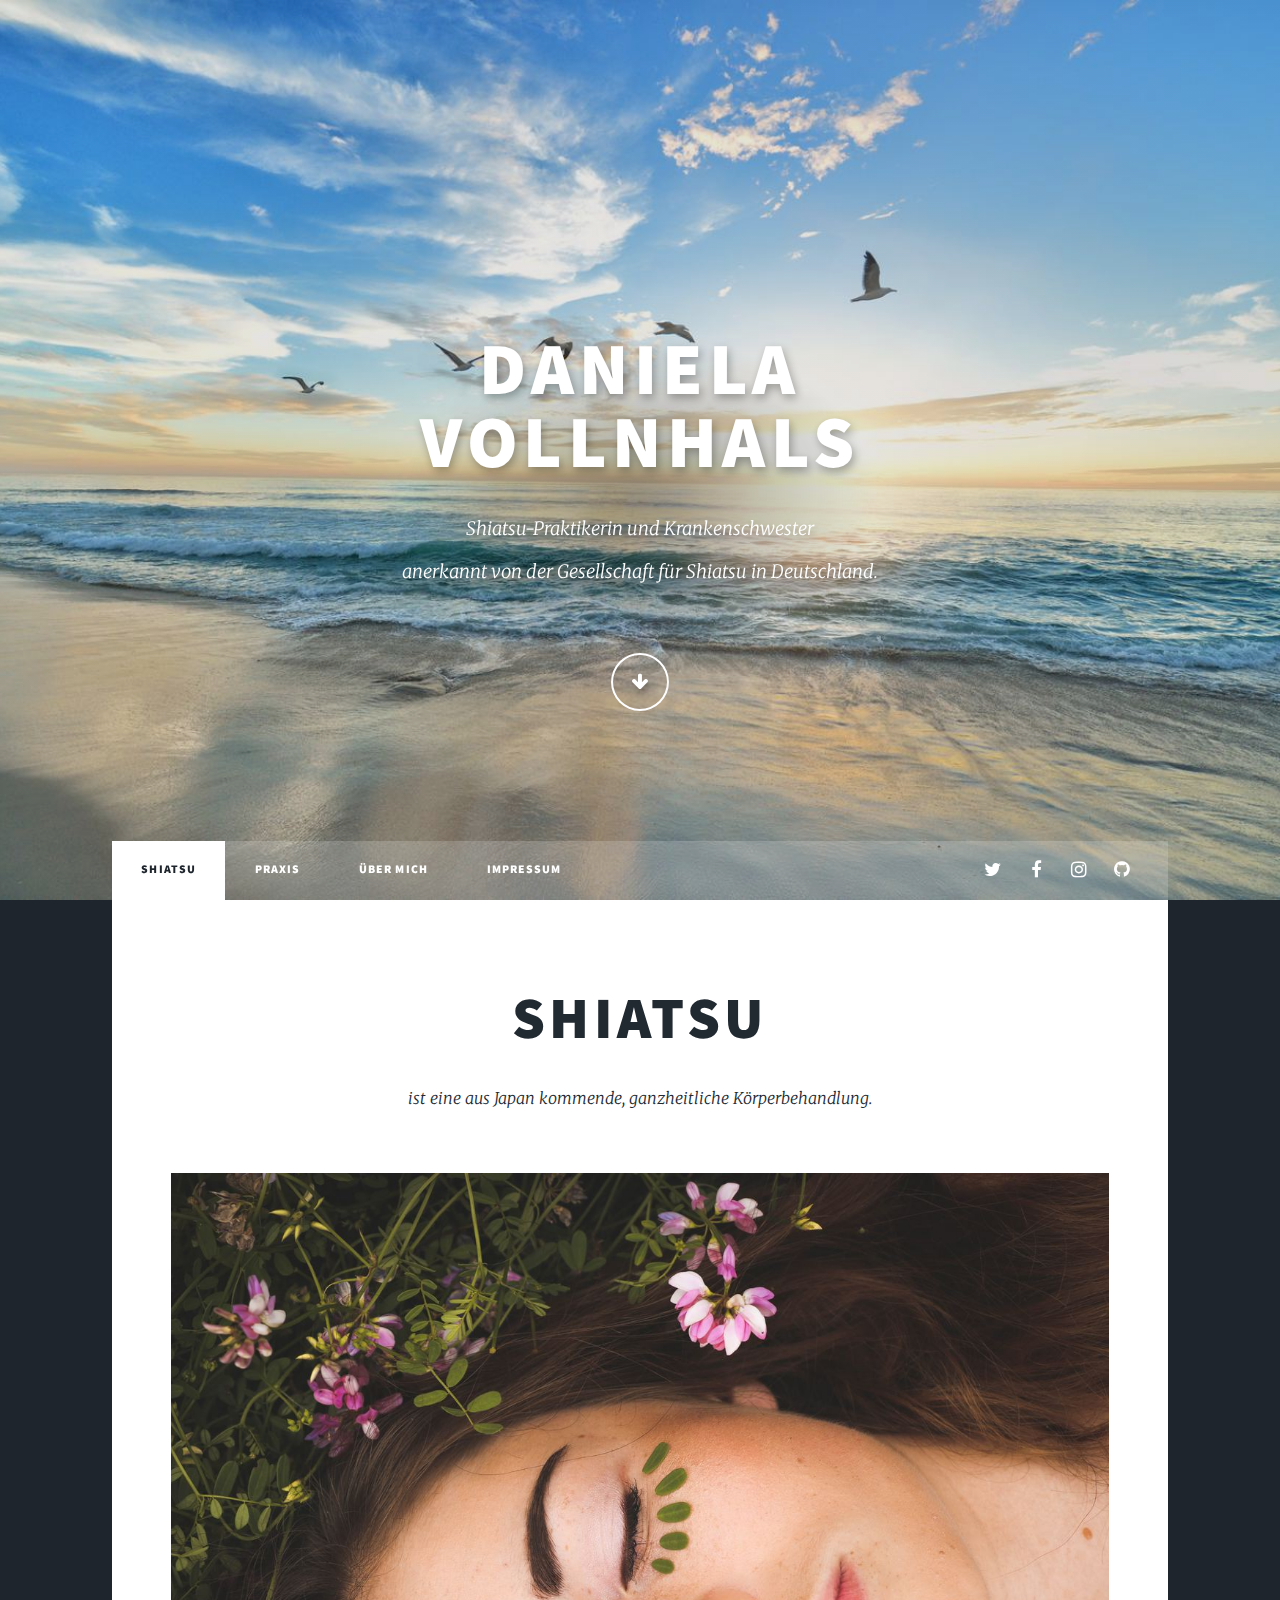
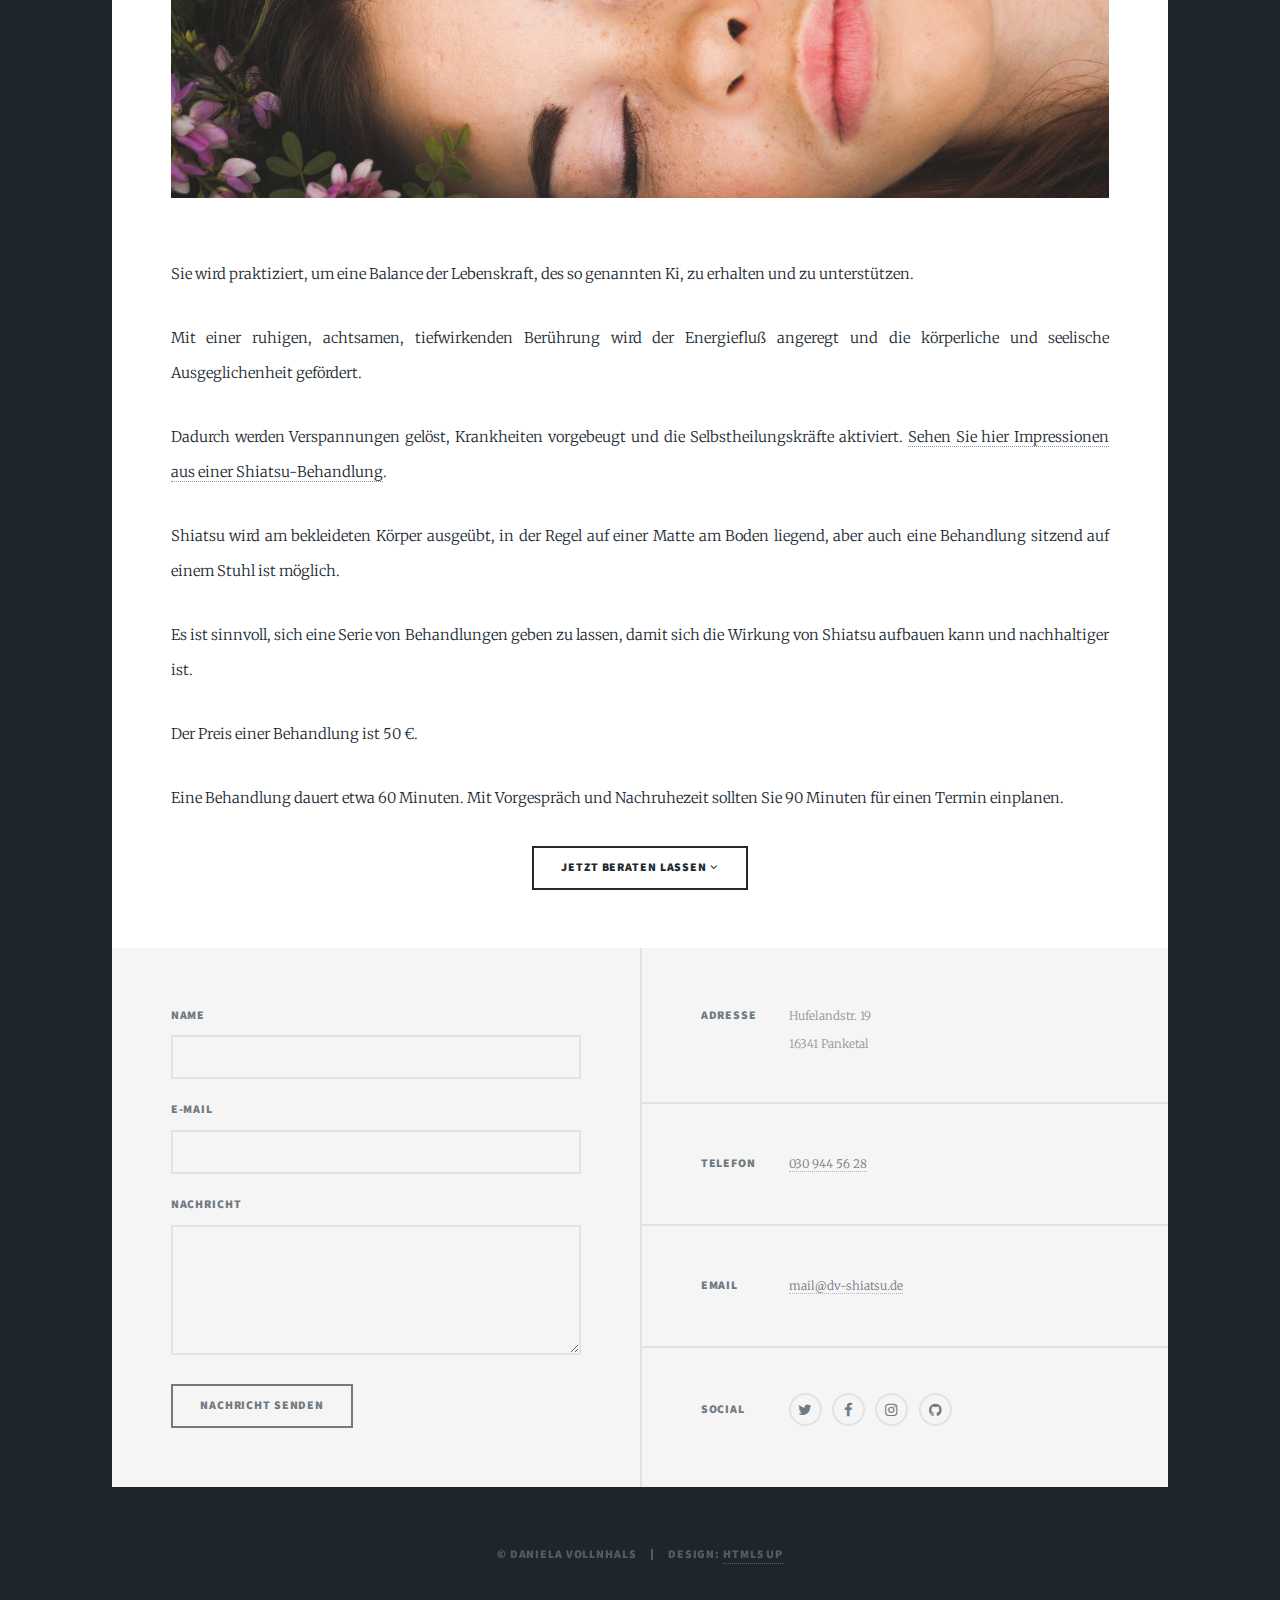
==== commit bd184feb: "build" ====
--- a/index.html
+++ b/index.html
@@ -1,163 +1 @@
-<!doctype html>
-<html>
-  <head>
-    <meta charset="utf-8">
-    <meta http-equiv="x-ua-compatible" content="ie=edge">
-    <meta name="viewport"
-          content="width=device-width, initial-scale=1, shrink-to-fit=no">
-    <!-- Use the title from a page's frontmatter if it has one -->
-  </head>
-  <body>
-  </body>
-</html>
-
-<!DOCTYPE HTML>
-<!--
-	Massively by HTML5 UP
-	html5up.net | @ajlkn
-	Free for personal and commercial use under the CCA 3.0 license (html5up.net/license)
--->
-<html>
-	<head>
-		<title>Shiatsu Daniela Vollnhals</title>
-		<meta charset="utf-8" />
-		<meta name="viewport" content="width=device-width, initial-scale=1, user-scalable=no" />
-		<link href="/stylesheets/site.css" rel="stylesheet" />
-		<noscript><link href="/stylesheets/noscript.css" rel="stylesheet" /></noscript>
-	</head>
-	<body class="is-preload">
-
-		<!-- Wrapper -->
-			<div id="wrapper" class="fade-in">
-
-					  <!-- Intro -->
-  <div id="intro">
-    <div id="skrim">
-      <h1>Daniela<br />
-      Vollnhals</h1>
-      <p>Shiatsu-Praktikerin und Krankenschwester<br />
-      anerkannt von der Gesellschaft für Shiatsu in Deutschland.</p>
-    </div>
-    <ul class="actions">
-      <li><a href="#header" class="button icon solo fa-arrow-down scrolly">Weiter</a></li>
-    </ul>
-  </div>
-
-
-				<!-- Header -->
-					<header id="header">
-						<a href="index.html" class="logo">Daniela Vollnhals</a>
-					</header>
-
-				<!-- Nav -->
-				<nav id="nav">
-  <ul class="links">
-    <li class=" active"><a href="/" class=" active">Shiatsu</a></li>
-    <li class=""><a href="/praxis.html" class="">Praxis</a></li>
-    <li class=""><a href="/about.html" class="">Über mich</a></li>
-    <li class=""><a href="/impressum.html" class="">Impressum</a></li>
-  </ul>
-  <ul class="icons">
-    <li><a href="#" class="icon fa-twitter"><span class="label">Twitter</span></a></li>
-    <li><a href="#" class="icon fa-facebook"><span class="label">Facebook</span></a></li>
-    <li><a href="#" class="icon fa-instagram"><span class="label">Instagram</span></a></li>
-    <li><a href="#" class="icon fa-github"><span class="label">GitHub</span></a></li>
-  </ul>
-</nav>
-
-
-				<!-- Main -->
-				<div id="main">
-					
-
-<!-- Post -->
-<section class="post">
-  <header class="major">
-    <h1>Shiatsu</h1>
-    <p>ist eine aus  Japan kommende, ganzheitliche Körperbehandlung.</p>
-  </header>
-  <div class="image main"><img src="images/sarah.jpg" alt="" /></div>
-  <p>Sie wird praktiziert, um eine Balance der Lebenskraft (Ki) zu erhalten und zu unterstützen.</p>
-
-  <p>Mit einer ruhigen, achtsamen, tiefwirkenden Berührung wird der Energiefluß angeregt und die körperliche und seelische Ausgeglichenheit gefördert.</p>
-
-  <p>Dadurch werden Verspannungen gelöst, Krankheiten vorgebeugt und die Selbstheilungskräfte aktiviert. Sehen Sie hier Impressionen aus einer Shiatsu-Behandlung.</p>
-
-  <p>Shiatsu wird am bekleideten Körper ausgeübt, in der Regel auf einer Matte am Boden liegend, aber auch eine Behandlung sitzend auf einem Stuhl ist möglich.</p>
-
-  <p>Es ist sinnvoll, sich eine Serie von Behandlungen geben zu lassen, damit sich die Wirkung von Shiatsu aufbauen kann und nachhaltiger ist.</p>
-
-  <p>Der Preis einer Behandlung ist 50 €.</p>
-
-  <p>Eine Behandlung dauert etwa 60 Minuten. Mit Vorgespräch und Nachruhezeit sollten Sie 90 Minuten für einen Termin einplanen.</p>
-</section>
-
-				</div>
-
-				<!-- Footer -->
-					<footer id="footer">
-						<section>
-							<form method="post" action="https://formspree.io/lion.vollnhals@gmail.com">
-								<div class="fields">
-									<div class="field">
-										<label for="name">Name</label>
-										<input type="text" name="name" id="name" />
-									</div>
-									<div class="field">
-										<label for="email">E-Mail</label>
-										<input type="text" name="email" id="email" />
-									</div>
-									<div class="field">
-										<label for="message">Nachricht</label>
-										<textarea name="message" id="message" rows="3"></textarea>
-									</div>
-								</div>
-								<ul class="actions">
-									<li><input type="submit" value="Nachricht senden" /></li>
-								</ul>
-							</form>
-						</section>
-						<section class="split contact">
-							<section class="alt">
-								<h3>Adresse</h3>
-								<p>Hufelandstr. 19<br />
-								16341 Panketal</p>
-							</section>
-							<section>
-								<h3>Telefon</h3>
-								<p><a href="tel:0049309445628">030 944 56 28</a></p>
-							</section>
-							<section>
-								<h3>Email</h3>
-								<p><a href="mailto:mail@dv-shiatsu.de">mail@dv-shiatsu.de</a></p>
-							</section>
-							<section>
-								<h3>Social</h3>
-								<ul class="icons alt">
-									<li><a href="#" class="icon alt fa-twitter"><span class="label">Twitter</span></a></li>
-									<li><a href="#" class="icon alt fa-facebook"><span class="label">Facebook</span></a></li>
-									<li><a href="#" class="icon alt fa-instagram"><span class="label">Instagram</span></a></li>
-									<li><a href="#" class="icon alt fa-github"><span class="label">GitHub</span></a></li>
-								</ul>
-							</section>
-						</section>
-					</footer>
-
-				<!-- Copyright -->
-					<div id="copyright">
-						<ul><li>&copy; Daniela Vollnhals</li><li>Design: <a href="https://html5up.net">HTML5 UP</a></li></ul>
-					</div>
-
-			</div>
-
-		<!-- Scripts -->
-		<script src="/javascripts/jquery.min.js"></script>
-		<script src="/javascripts/jquery.scrollex.min.js"></script>
-		<script src="/javascripts/jquery.scrolly.min.js"></script>
-		<script src="/javascripts/browser.min.js"></script>
-		<script src="/javascripts/breakpoints.min.js"></script>
-		<script src="/javascripts/util.js"></script>
-		<script src="/javascripts/site.js"></script>
-
-	</body>
-</html>
+<!DOCTYPE HTML> <html> <head> <title>Shiatsu Daniela Vollnhals</title> <meta charset=utf-8 /> <meta name=viewport content="width=device-width, initial-scale=1, user-scalable=no"/> <link href="/stylesheets/site.css" rel=stylesheet /> <noscript><link href="/stylesheets/noscript.css" rel=stylesheet /></noscript> </head> <body class=is-preload> <div id=wrapper class=fade-in> <div id=intro> <div id=skrim> <h1>Daniela<br/> Vollnhals</h1> <p>Shiatsu-Praktikerin und Krankenschwester<br/> anerkannt von der Gesellschaft für Shiatsu in Deutschland.</p> </div> <ul class=actions> <li><a href="#header" class="button icon solo fa-arrow-down scrolly">Weiter</a></li> </ul> </div> <header id=header> <a href="index.html" class=logo>Daniela Vollnhals</a> </header> <nav id=nav> <ul class=links> <li class=" active"><a href="/" class=" active">Shiatsu</a></li> <li class=""><a href="/praxis.html" class="">Praxis</a></li> <li class=""><a href="/daniela-vollnhals.html" class="">Über mich</a></li> <li class=""><a href="/impressum.html" class="">Impressum</a></li> </ul> <ul class=icons> <li><a href="#" class="icon fa-twitter"><span class=label>Twitter</span></a></li> <li><a href="#" class="icon fa-facebook"><span class=label>Facebook</span></a></li> <li><a href="#" class="icon fa-instagram"><span class=label>Instagram</span></a></li> <li><a href="#" class="icon fa-github"><span class=label>GitHub</span></a></li> </ul> </nav> <div id=main> <section class=post> <header class=major> <h1>Shiatsu</h1> <p>ist eine aus Japan kommende, ganzheitliche Körperbehandlung.</p> </header> <div class="image main"><img src="images/sarah.jpg" alt=""/></div> <p>Sie wird praktiziert, um eine Balance der Lebenskraft, des so genannten Ki, zu erhalten und zu unterstützen.</p> <p>Mit einer ruhigen, achtsamen, tiefwirkenden Berührung wird der Energiefluß angeregt und die körperliche und seelische Ausgeglichenheit gefördert.</p> <p>Dadurch werden Verspannungen gelöst, Krankheiten vorgebeugt und die Selbstheilungskräfte aktiviert. <a href="/daniela-vollnhals.html">Sehen Sie hier Impressionen aus einer Shiatsu-Behandlung</a>.</p> <p>Shiatsu wird am bekleideten Körper ausgeübt, in der Regel auf einer Matte am Boden liegend, aber auch eine Behandlung sitzend auf einem Stuhl ist möglich.</p> <p>Es ist sinnvoll, sich eine Serie von Behandlungen geben zu lassen, damit sich die Wirkung von Shiatsu aufbauen kann und nachhaltiger ist.</p> <p>Der Preis einer Behandlung ist 50 €.</p> <p>Eine Behandlung dauert etwa 60 Minuten. Mit Vorgespräch und Nachruhezeit sollten Sie 90 Minuten für einen Termin einplanen.</p> <center style="margin-top: 1rem;"> <a href="tel:0049309445628" class=button>Jetzt beraten lassen <i class="fa fa-angle-down"></i></a> </center> </section> </div> <footer id=footer> <section> <form method=post action="https://formspree.io/lion.vollnhals@gmail.com"> <div class=fields> <div class=field> <label for=name>Name</label> <input type=text name=name id=name /> </div> <div class=field> <label for=email>E-Mail</label> <input type=text name=email id=email /> </div> <div class=field> <label for=message>Nachricht</label> <textarea name=message id=message rows=3></textarea> </div> </div> <ul class=actions> <li><input type=submit value="Nachricht senden"/></li> </ul> </form> </section> <section class="split contact"> <section class=alt> <h3>Adresse</h3> <p>Hufelandstr. 19<br/> 16341 Panketal</p> </section> <section> <h3>Telefon</h3> <p><a href="tel:0049309445628">030 944 56 28</a></p> </section> <section> <h3>Email</h3> <p><a href="mailto:mail@dv-shiatsu.de">mail@dv-shiatsu.de</a></p> </section> <section> <h3>Social</h3> <ul class="icons alt"> <li><a href="#" class="icon alt fa-twitter"><span class=label>Twitter</span></a></li> <li><a href="#" class="icon alt fa-facebook"><span class=label>Facebook</span></a></li> <li><a href="#" class="icon alt fa-instagram"><span class=label>Instagram</span></a></li> <li><a href="#" class="icon alt fa-github"><span class=label>GitHub</span></a></li> </ul> </section> </section> </footer> <div id=copyright> <ul><li>&copy; Daniela Vollnhals</li><li>Design: <a href="https://html5up.net">HTML5 UP</a></li></ul> </div> </div> <script src="/javascripts/site.js"></script> </body> </html>--- a/stylesheets/site.css
+++ b/stylesheets/site.css
@@ -1 +1 @@
-@import url(font-awesome.min.css);@import url("https://fonts.googleapis.com/css?family=Merriweather:300,700,300italic,700italic|Source+Sans+Pro:900");html,body,div,span,applet,object,iframe,h1,h2,h3,h4,h5,h6,p,blockquote,pre,a,abbr,acronym,address,big,cite,code,del,dfn,em,img,ins,kbd,q,s,samp,small,strike,strong,sub,sup,tt,var,b,u,i,center,dl,dt,dd,ol,ul,li,fieldset,form,label,legend,table,caption,tbody,tfoot,thead,tr,th,td,article,aside,canvas,details,embed,figure,figcaption,footer,header,hgroup,menu,nav,output,ruby,section,summary,time,mark,audio,video{margin:0;padding:0;border:0;font-size:100%;font:inherit;vertical-align:baseline}article,aside,details,figcaption,figure,footer,header,hgroup,menu,nav,section{display:block}body{line-height:1}ol,ul{list-style:none}blockquote,q{quotes:none}blockquote:before,blockquote:after,q:before,q:after{content:'';content:none}table{border-collapse:collapse;border-spacing:0}body{-webkit-text-size-adjust:none}mark{background-color:transparent;color:inherit}input::-moz-focus-inner{border:0;padding:0}input,select,textarea{-moz-appearance:none;-webkit-appearance:none;-ms-appearance:none;appearance:none}@-ms-viewport{width:device-width}body{-ms-overflow-style:scrollbar}@media screen and (max-width: 480px){html,body{min-width:320px}}html{-webkit-box-sizing:border-box;box-sizing:border-box}*,*:before,*:after{-webkit-box-sizing:inherit;box-sizing:inherit}body{background-color:#1e252d}body.is-preload *,body.is-preload *:before,body.is-preload *:after{-webkit-animation:none !important;animation:none !important;-webkit-transition:none !important;transition:none !important}html{font-size:16pt}@media screen and (max-width: 1680px){html{font-size:12pt}}@media screen and (max-width: 1280px){html{font-size:11pt}}@media screen and (max-width: 360px){html{font-size:10pt}}body{color:#212931}body,input,select,textarea{font-family:"Merriweather", Georgia, serif;font-weight:300;font-size:1rem;line-height:2.375}a{-webkit-transition:color 0.2s ease-in-out, background-color 0.2s ease-in-out, border-color 0.2s ease-in-out, box-shadow 0.2s ease-in-out;-webkit-transition:color 0.2s ease-in-out, background-color 0.2s ease-in-out, border-color 0.2s ease-in-out, -webkit-box-shadow 0.2s ease-in-out;transition:color 0.2s ease-in-out, background-color 0.2s ease-in-out, border-color 0.2s ease-in-out, -webkit-box-shadow 0.2s ease-in-out;transition:color 0.2s ease-in-out, background-color 0.2s ease-in-out, border-color 0.2s ease-in-out, box-shadow 0.2s ease-in-out;transition:color 0.2s ease-in-out, background-color 0.2s ease-in-out, border-color 0.2s ease-in-out, box-shadow 0.2s ease-in-out, -webkit-box-shadow 0.2s ease-in-out;border-bottom:dotted 1px;text-decoration:none}a:hover{border-bottom-color:transparent}strong,b{font-weight:600}em,i{font-style:italic}p{text-align:justify;margin:0 0 2rem 0}h1,h2,h3,h4,h5,h6{font-family:"Source Sans Pro", Helvetica, sans-serif;font-weight:900;line-height:1.5;letter-spacing:0.075em;text-transform:uppercase;margin:0 0 1rem 0}h1 a,h2 a,h3 a,h4 a,h5 a,h6 a{border-bottom:0;color:inherit;text-decoration:none}h1{font-size:4rem;line-height:1.1;margin:0 0 2rem 0}h2{font-size:1.75rem;line-height:1.3;margin:0 0 1.5rem 0}h3{font-size:1.25rem;margin:0 0 1.5rem 0}h4{font-size:1rem}h5{font-size:0.9rem}h6{font-size:0.8rem}sub{font-size:0.8rem;position:relative;top:0.5rem}sup{font-size:0.8rem;position:relative;top:-0.5rem}blockquote{border-left:solid 4px;font-style:italic;margin:0 0 2rem 0;padding:0.5rem 0 0.5rem 2rem}code{border:solid 2px;font-family:"Courier New", monospace;font-size:0.9rem;margin:0 0.25rem;padding:0.25rem 0.65rem}pre{-webkit-overflow-scrolling:touch;font-family:"Courier New", monospace;font-size:0.9rem;margin:0 0 2rem 0}pre code{display:block;line-height:1.75;padding:1rem 1.5rem;overflow-x:auto}hr{border:0;border-bottom:solid 2px;margin:3rem 0}hr.major{margin:5rem 0}.align-left{text-align:left}.align-center{text-align:center}.align-right{text-align:right}input,select,textarea{color:#212931}a{color:#212931;border-bottom-color:rgba(33,41,49,0.5)}a:hover{border-bottom-color:transparent;color:#18bfef !important}strong,b{color:#212931}h1,h2,h3,h4,h5,h6{color:#212931}blockquote{border-left-color:#eeeeee}code{background:rgba(220,220,220,0.25);border-color:#eeeeee}hr{border-bottom-color:#eeeeee}.row{display:-webkit-box;display:-ms-flexbox;display:flex;-ms-flex-wrap:wrap;flex-wrap:wrap;-webkit-box-sizing:border-box;box-sizing:border-box;-webkit-box-align:stretch;-ms-flex-align:stretch;align-items:stretch}.row>*{-webkit-box-sizing:border-box;box-sizing:border-box}.row.gtr-uniform>*>:last-child{margin-bottom:0}.row.aln-left{-webkit-box-pack:start;-ms-flex-pack:start;justify-content:flex-start}.row.aln-center{-webkit-box-pack:center;-ms-flex-pack:center;justify-content:center}.row.aln-right{-webkit-box-pack:end;-ms-flex-pack:end;justify-content:flex-end}.row.aln-top{-webkit-box-align:start;-ms-flex-align:start;align-items:flex-start}.row.aln-middle{-webkit-box-align:center;-ms-flex-align:center;align-items:center}.row.aln-bottom{-webkit-box-align:end;-ms-flex-align:end;align-items:flex-end}.row>.imp{-webkit-box-ordinal-group:0;-ms-flex-order:-1;order:-1}.row>.col-1{width:8.3333333333%}.row>.off-1{margin-left:8.3333333333%}.row>.col-2{width:16.6666666667%}.row>.off-2{margin-left:16.6666666667%}.row>.col-3{width:25%}.row>.off-3{margin-left:25%}.row>.col-4{width:33.3333333333%}.row>.off-4{margin-left:33.3333333333%}.row>.col-5{width:41.6666666667%}.row>.off-5{margin-left:41.6666666667%}.row>.col-6{width:50%}.row>.off-6{margin-left:50%}.row>.col-7{width:58.3333333333%}.row>.off-7{margin-left:58.3333333333%}.row>.col-8{width:66.6666666667%}.row>.off-8{margin-left:66.6666666667%}.row>.col-9{width:75%}.row>.off-9{margin-left:75%}.row>.col-10{width:83.3333333333%}.row>.off-10{margin-left:83.3333333333%}.row>.col-11{width:91.6666666667%}.row>.off-11{margin-left:91.6666666667%}.row>.col-12{width:100%}.row>.off-12{margin-left:100%}.row.gtr-0{margin-top:0;margin-left:0rem}.row.gtr-0>*{padding:0 0 0 0rem}.row.gtr-0.gtr-uniform{margin-top:0rem}.row.gtr-0.gtr-uniform>*{padding-top:0rem}.row.gtr-25{margin-top:0;margin-left:-0.375rem}.row.gtr-25>*{padding:0 0 0 0.375rem}.row.gtr-25.gtr-uniform{margin-top:-0.375rem}.row.gtr-25.gtr-uniform>*{padding-top:0.375rem}.row.gtr-50{margin-top:0;margin-left:-0.75rem}.row.gtr-50>*{padding:0 0 0 0.75rem}.row.gtr-50.gtr-uniform{margin-top:-0.75rem}.row.gtr-50.gtr-uniform>*{padding-top:0.75rem}.row{margin-top:0;margin-left:-1.5rem}.row>*{padding:0 0 0 1.5rem}.row.gtr-uniform{margin-top:-1.5rem}.row.gtr-uniform>*{padding-top:1.5rem}.row.gtr-150{margin-top:0;margin-left:-2.25rem}.row.gtr-150>*{padding:0 0 0 2.25rem}.row.gtr-150.gtr-uniform{margin-top:-2.25rem}.row.gtr-150.gtr-uniform>*{padding-top:2.25rem}.row.gtr-200{margin-top:0;margin-left:-3rem}.row.gtr-200>*{padding:0 0 0 3rem}.row.gtr-200.gtr-uniform{margin-top:-3rem}.row.gtr-200.gtr-uniform>*{padding-top:3rem}@media screen and (max-width: 1680px){.row{display:-webkit-box;display:-ms-flexbox;display:flex;-ms-flex-wrap:wrap;flex-wrap:wrap;-webkit-box-sizing:border-box;box-sizing:border-box;-webkit-box-align:stretch;-ms-flex-align:stretch;align-items:stretch}.row>*{-webkit-box-sizing:border-box;box-sizing:border-box}.row.gtr-uniform>*>:last-child{margin-bottom:0}.row.aln-left{-webkit-box-pack:start;-ms-flex-pack:start;justify-content:flex-start}.row.aln-center{-webkit-box-pack:center;-ms-flex-pack:center;justify-content:center}.row.aln-right{-webkit-box-pack:end;-ms-flex-pack:end;justify-content:flex-end}.row.aln-top{-webkit-box-align:start;-ms-flex-align:start;align-items:flex-start}.row.aln-middle{-webkit-box-align:center;-ms-flex-align:center;align-items:center}.row.aln-bottom{-webkit-box-align:end;-ms-flex-align:end;align-items:flex-end}.row>.imp-xlarge{-webkit-box-ordinal-group:0;-ms-flex-order:-1;order:-1}.row>.col-1-xlarge{width:8.3333333333%}.row>.off-1-xlarge{margin-left:8.3333333333%}.row>.col-2-xlarge{width:16.6666666667%}.row>.off-2-xlarge{margin-left:16.6666666667%}.row>.col-3-xlarge{width:25%}.row>.off-3-xlarge{margin-left:25%}.row>.col-4-xlarge{width:33.3333333333%}.row>.off-4-xlarge{margin-left:33.3333333333%}.row>.col-5-xlarge{width:41.6666666667%}.row>.off-5-xlarge{margin-left:41.6666666667%}.row>.col-6-xlarge{width:50%}.row>.off-6-xlarge{margin-left:50%}.row>.col-7-xlarge{width:58.3333333333%}.row>.off-7-xlarge{margin-left:58.3333333333%}.row>.col-8-xlarge{width:66.6666666667%}.row>.off-8-xlarge{margin-left:66.6666666667%}.row>.col-9-xlarge{width:75%}.row>.off-9-xlarge{margin-left:75%}.row>.col-10-xlarge{width:83.3333333333%}.row>.off-10-xlarge{margin-left:83.3333333333%}.row>.col-11-xlarge{width:91.6666666667%}.row>.off-11-xlarge{margin-left:91.6666666667%}.row>.col-12-xlarge{width:100%}.row>.off-12-xlarge{margin-left:100%}.row.gtr-0{margin-top:0;margin-left:0rem}.row.gtr-0>*{padding:0 0 0 0rem}.row.gtr-0.gtr-uniform{margin-top:0rem}.row.gtr-0.gtr-uniform>*{padding-top:0rem}.row.gtr-25{margin-top:0;margin-left:-0.375rem}.row.gtr-25>*{padding:0 0 0 0.375rem}.row.gtr-25.gtr-uniform{margin-top:-0.375rem}.row.gtr-25.gtr-uniform>*{padding-top:0.375rem}.row.gtr-50{margin-top:0;margin-left:-0.75rem}.row.gtr-50>*{padding:0 0 0 0.75rem}.row.gtr-50.gtr-uniform{margin-top:-0.75rem}.row.gtr-50.gtr-uniform>*{padding-top:0.75rem}.row{margin-top:0;margin-left:-1.5rem}.row>*{padding:0 0 0 1.5rem}.row.gtr-uniform{margin-top:-1.5rem}.row.gtr-uniform>*{padding-top:1.5rem}.row.gtr-150{margin-top:0;margin-left:-2.25rem}.row.gtr-150>*{padding:0 0 0 2.25rem}.row.gtr-150.gtr-uniform{margin-top:-2.25rem}.row.gtr-150.gtr-uniform>*{padding-top:2.25rem}.row.gtr-200{margin-top:0;margin-left:-3rem}.row.gtr-200>*{padding:0 0 0 3rem}.row.gtr-200.gtr-uniform{margin-top:-3rem}.row.gtr-200.gtr-uniform>*{padding-top:3rem}}@media screen and (max-width: 1280px){.row{display:-webkit-box;display:-ms-flexbox;display:flex;-ms-flex-wrap:wrap;flex-wrap:wrap;-webkit-box-sizing:border-box;box-sizing:border-box;-webkit-box-align:stretch;-ms-flex-align:stretch;align-items:stretch}.row>*{-webkit-box-sizing:border-box;box-sizing:border-box}.row.gtr-uniform>*>:last-child{margin-bottom:0}.row.aln-left{-webkit-box-pack:start;-ms-flex-pack:start;justify-content:flex-start}.row.aln-center{-webkit-box-pack:center;-ms-flex-pack:center;justify-content:center}.row.aln-right{-webkit-box-pack:end;-ms-flex-pack:end;justify-content:flex-end}.row.aln-top{-webkit-box-align:start;-ms-flex-align:start;align-items:flex-start}.row.aln-middle{-webkit-box-align:center;-ms-flex-align:center;align-items:center}.row.aln-bottom{-webkit-box-align:end;-ms-flex-align:end;align-items:flex-end}.row>.imp-large{-webkit-box-ordinal-group:0;-ms-flex-order:-1;order:-1}.row>.col-1-large{width:8.3333333333%}.row>.off-1-large{margin-left:8.3333333333%}.row>.col-2-large{width:16.6666666667%}.row>.off-2-large{margin-left:16.6666666667%}.row>.col-3-large{width:25%}.row>.off-3-large{margin-left:25%}.row>.col-4-large{width:33.3333333333%}.row>.off-4-large{margin-left:33.3333333333%}.row>.col-5-large{width:41.6666666667%}.row>.off-5-large{margin-left:41.6666666667%}.row>.col-6-large{width:50%}.row>.off-6-large{margin-left:50%}.row>.col-7-large{width:58.3333333333%}.row>.off-7-large{margin-left:58.3333333333%}.row>.col-8-large{width:66.6666666667%}.row>.off-8-large{margin-left:66.6666666667%}.row>.col-9-large{width:75%}.row>.off-9-large{margin-left:75%}.row>.col-10-large{width:83.3333333333%}.row>.off-10-large{margin-left:83.3333333333%}.row>.col-11-large{width:91.6666666667%}.row>.off-11-large{margin-left:91.6666666667%}.row>.col-12-large{width:100%}.row>.off-12-large{margin-left:100%}.row.gtr-0{margin-top:0;margin-left:0rem}.row.gtr-0>*{padding:0 0 0 0rem}.row.gtr-0.gtr-uniform{margin-top:0rem}.row.gtr-0.gtr-uniform>*{padding-top:0rem}.row.gtr-25{margin-top:0;margin-left:-0.375rem}.row.gtr-25>*{padding:0 0 0 0.375rem}.row.gtr-25.gtr-uniform{margin-top:-0.375rem}.row.gtr-25.gtr-uniform>*{padding-top:0.375rem}.row.gtr-50{margin-top:0;margin-left:-0.75rem}.row.gtr-50>*{padding:0 0 0 0.75rem}.row.gtr-50.gtr-uniform{margin-top:-0.75rem}.row.gtr-50.gtr-uniform>*{padding-top:0.75rem}.row{margin-top:0;margin-left:-1.5rem}.row>*{padding:0 0 0 1.5rem}.row.gtr-uniform{margin-top:-1.5rem}.row.gtr-uniform>*{padding-top:1.5rem}.row.gtr-150{margin-top:0;margin-left:-2.25rem}.row.gtr-150>*{padding:0 0 0 2.25rem}.row.gtr-150.gtr-uniform{margin-top:-2.25rem}.row.gtr-150.gtr-uniform>*{padding-top:2.25rem}.row.gtr-200{margin-top:0;margin-left:-3rem}.row.gtr-200>*{padding:0 0 0 3rem}.row.gtr-200.gtr-uniform{margin-top:-3rem}.row.gtr-200.gtr-uniform>*{padding-top:3rem}}@media screen and (max-width: 980px){.row{display:-webkit-box;display:-ms-flexbox;display:flex;-ms-flex-wrap:wrap;flex-wrap:wrap;-webkit-box-sizing:border-box;box-sizing:border-box;-webkit-box-align:stretch;-ms-flex-align:stretch;align-items:stretch}.row>*{-webkit-box-sizing:border-box;box-sizing:border-box}.row.gtr-uniform>*>:last-child{margin-bottom:0}.row.aln-left{-webkit-box-pack:start;-ms-flex-pack:start;justify-content:flex-start}.row.aln-center{-webkit-box-pack:center;-ms-flex-pack:center;justify-content:center}.row.aln-right{-webkit-box-pack:end;-ms-flex-pack:end;justify-content:flex-end}.row.aln-top{-webkit-box-align:start;-ms-flex-align:start;align-items:flex-start}.row.aln-middle{-webkit-box-align:center;-ms-flex-align:center;align-items:center}.row.aln-bottom{-webkit-box-align:end;-ms-flex-align:end;align-items:flex-end}.row>.imp-medium{-webkit-box-ordinal-group:0;-ms-flex-order:-1;order:-1}.row>.col-1-medium{width:8.3333333333%}.row>.off-1-medium{margin-left:8.3333333333%}.row>.col-2-medium{width:16.6666666667%}.row>.off-2-medium{margin-left:16.6666666667%}.row>.col-3-medium{width:25%}.row>.off-3-medium{margin-left:25%}.row>.col-4-medium{width:33.3333333333%}.row>.off-4-medium{margin-left:33.3333333333%}.row>.col-5-medium{width:41.6666666667%}.row>.off-5-medium{margin-left:41.6666666667%}.row>.col-6-medium{width:50%}.row>.off-6-medium{margin-left:50%}.row>.col-7-medium{width:58.3333333333%}.row>.off-7-medium{margin-left:58.3333333333%}.row>.col-8-medium{width:66.6666666667%}.row>.off-8-medium{margin-left:66.6666666667%}.row>.col-9-medium{width:75%}.row>.off-9-medium{margin-left:75%}.row>.col-10-medium{width:83.3333333333%}.row>.off-10-medium{margin-left:83.3333333333%}.row>.col-11-medium{width:91.6666666667%}.row>.off-11-medium{margin-left:91.6666666667%}.row>.col-12-medium{width:100%}.row>.off-12-medium{margin-left:100%}.row.gtr-0{margin-top:0;margin-left:0rem}.row.gtr-0>*{padding:0 0 0 0rem}.row.gtr-0.gtr-uniform{margin-top:0rem}.row.gtr-0.gtr-uniform>*{padding-top:0rem}.row.gtr-25{margin-top:0;margin-left:-0.375rem}.row.gtr-25>*{padding:0 0 0 0.375rem}.row.gtr-25.gtr-uniform{margin-top:-0.375rem}.row.gtr-25.gtr-uniform>*{padding-top:0.375rem}.row.gtr-50{margin-top:0;margin-left:-0.75rem}.row.gtr-50>*{padding:0 0 0 0.75rem}.row.gtr-50.gtr-uniform{margin-top:-0.75rem}.row.gtr-50.gtr-uniform>*{padding-top:0.75rem}.row{margin-top:0;margin-left:-1.5rem}.row>*{padding:0 0 0 1.5rem}.row.gtr-uniform{margin-top:-1.5rem}.row.gtr-uniform>*{padding-top:1.5rem}.row.gtr-150{margin-top:0;margin-left:-2.25rem}.row.gtr-150>*{padding:0 0 0 2.25rem}.row.gtr-150.gtr-uniform{margin-top:-2.25rem}.row.gtr-150.gtr-uniform>*{padding-top:2.25rem}.row.gtr-200{margin-top:0;margin-left:-3rem}.row.gtr-200>*{padding:0 0 0 3rem}.row.gtr-200.gtr-uniform{margin-top:-3rem}.row.gtr-200.gtr-uniform>*{padding-top:3rem}}@media screen and (max-width: 736px){.row{display:-webkit-box;display:-ms-flexbox;display:flex;-ms-flex-wrap:wrap;flex-wrap:wrap;-webkit-box-sizing:border-box;box-sizing:border-box;-webkit-box-align:stretch;-ms-flex-align:stretch;align-items:stretch}.row>*{-webkit-box-sizing:border-box;box-sizing:border-box}.row.gtr-uniform>*>:last-child{margin-bottom:0}.row.aln-left{-webkit-box-pack:start;-ms-flex-pack:start;justify-content:flex-start}.row.aln-center{-webkit-box-pack:center;-ms-flex-pack:center;justify-content:center}.row.aln-right{-webkit-box-pack:end;-ms-flex-pack:end;justify-content:flex-end}.row.aln-top{-webkit-box-align:start;-ms-flex-align:start;align-items:flex-start}.row.aln-middle{-webkit-box-align:center;-ms-flex-align:center;align-items:center}.row.aln-bottom{-webkit-box-align:end;-ms-flex-align:end;align-items:flex-end}.row>.imp-small{-webkit-box-ordinal-group:0;-ms-flex-order:-1;order:-1}.row>.col-1-small{width:8.3333333333%}.row>.off-1-small{margin-left:8.3333333333%}.row>.col-2-small{width:16.6666666667%}.row>.off-2-small{margin-left:16.6666666667%}.row>.col-3-small{width:25%}.row>.off-3-small{margin-left:25%}.row>.col-4-small{width:33.3333333333%}.row>.off-4-small{margin-left:33.3333333333%}.row>.col-5-small{width:41.6666666667%}.row>.off-5-small{margin-left:41.6666666667%}.row>.col-6-small{width:50%}.row>.off-6-small{margin-left:50%}.row>.col-7-small{width:58.3333333333%}.row>.off-7-small{margin-left:58.3333333333%}.row>.col-8-small{width:66.6666666667%}.row>.off-8-small{margin-left:66.6666666667%}.row>.col-9-small{width:75%}.row>.off-9-small{margin-left:75%}.row>.col-10-small{width:83.3333333333%}.row>.off-10-small{margin-left:83.3333333333%}.row>.col-11-small{width:91.6666666667%}.row>.off-11-small{margin-left:91.6666666667%}.row>.col-12-small{width:100%}.row>.off-12-small{margin-left:100%}.row.gtr-0{margin-top:0;margin-left:0rem}.row.gtr-0>*{padding:0 0 0 0rem}.row.gtr-0.gtr-uniform{margin-top:0rem}.row.gtr-0.gtr-uniform>*{padding-top:0rem}.row.gtr-25{margin-top:0;margin-left:-0.375rem}.row.gtr-25>*{padding:0 0 0 0.375rem}.row.gtr-25.gtr-uniform{margin-top:-0.375rem}.row.gtr-25.gtr-uniform>*{padding-top:0.375rem}.row.gtr-50{margin-top:0;margin-left:-0.75rem}.row.gtr-50>*{padding:0 0 0 0.75rem}.row.gtr-50.gtr-uniform{margin-top:-0.75rem}.row.gtr-50.gtr-uniform>*{padding-top:0.75rem}.row{margin-top:0;margin-left:-1.5rem}.row>*{padding:0 0 0 1.5rem}.row.gtr-uniform{margin-top:-1.5rem}.row.gtr-uniform>*{padding-top:1.5rem}.row.gtr-150{margin-top:0;margin-left:-2.25rem}.row.gtr-150>*{padding:0 0 0 2.25rem}.row.gtr-150.gtr-uniform{margin-top:-2.25rem}.row.gtr-150.gtr-uniform>*{padding-top:2.25rem}.row.gtr-200{margin-top:0;margin-left:-3rem}.row.gtr-200>*{padding:0 0 0 3rem}.row.gtr-200.gtr-uniform{margin-top:-3rem}.row.gtr-200.gtr-uniform>*{padding-top:3rem}}@media screen and (max-width: 480px){.row{display:-webkit-box;display:-ms-flexbox;display:flex;-ms-flex-wrap:wrap;flex-wrap:wrap;-webkit-box-sizing:border-box;box-sizing:border-box;-webkit-box-align:stretch;-ms-flex-align:stretch;align-items:stretch}.row>*{-webkit-box-sizing:border-box;box-sizing:border-box}.row.gtr-uniform>*>:last-child{margin-bottom:0}.row.aln-left{-webkit-box-pack:start;-ms-flex-pack:start;justify-content:flex-start}.row.aln-center{-webkit-box-pack:center;-ms-flex-pack:center;justify-content:center}.row.aln-right{-webkit-box-pack:end;-ms-flex-pack:end;justify-content:flex-end}.row.aln-top{-webkit-box-align:start;-ms-flex-align:start;align-items:flex-start}.row.aln-middle{-webkit-box-align:center;-ms-flex-align:center;align-items:center}.row.aln-bottom{-webkit-box-align:end;-ms-flex-align:end;align-items:flex-end}.row>.imp-xsmall{-webkit-box-ordinal-group:0;-ms-flex-order:-1;order:-1}.row>.col-1-xsmall{width:8.3333333333%}.row>.off-1-xsmall{margin-left:8.3333333333%}.row>.col-2-xsmall{width:16.6666666667%}.row>.off-2-xsmall{margin-left:16.6666666667%}.row>.col-3-xsmall{width:25%}.row>.off-3-xsmall{margin-left:25%}.row>.col-4-xsmall{width:33.3333333333%}.row>.off-4-xsmall{margin-left:33.3333333333%}.row>.col-5-xsmall{width:41.6666666667%}.row>.off-5-xsmall{margin-left:41.6666666667%}.row>.col-6-xsmall{width:50%}.row>.off-6-xsmall{margin-left:50%}.row>.col-7-xsmall{width:58.3333333333%}.row>.off-7-xsmall{margin-left:58.3333333333%}.row>.col-8-xsmall{width:66.6666666667%}.row>.off-8-xsmall{margin-left:66.6666666667%}.row>.col-9-xsmall{width:75%}.row>.off-9-xsmall{margin-left:75%}.row>.col-10-xsmall{width:83.3333333333%}.row>.off-10-xsmall{margin-left:83.3333333333%}.row>.col-11-xsmall{width:91.6666666667%}.row>.off-11-xsmall{margin-left:91.6666666667%}.row>.col-12-xsmall{width:100%}.row>.off-12-xsmall{margin-left:100%}.row.gtr-0{margin-top:0;margin-left:0rem}.row.gtr-0>*{padding:0 0 0 0rem}.row.gtr-0.gtr-uniform{margin-top:0rem}.row.gtr-0.gtr-uniform>*{padding-top:0rem}.row.gtr-25{margin-top:0;margin-left:-0.375rem}.row.gtr-25>*{padding:0 0 0 0.375rem}.row.gtr-25.gtr-uniform{margin-top:-0.375rem}.row.gtr-25.gtr-uniform>*{padding-top:0.375rem}.row.gtr-50{margin-top:0;margin-left:-0.75rem}.row.gtr-50>*{padding:0 0 0 0.75rem}.row.gtr-50.gtr-uniform{margin-top:-0.75rem}.row.gtr-50.gtr-uniform>*{padding-top:0.75rem}.row{margin-top:0;margin-left:-1.5rem}.row>*{padding:0 0 0 1.5rem}.row.gtr-uniform{margin-top:-1.5rem}.row.gtr-uniform>*{padding-top:1.5rem}.row.gtr-150{margin-top:0;margin-left:-2.25rem}.row.gtr-150>*{padding:0 0 0 2.25rem}.row.gtr-150.gtr-uniform{margin-top:-2.25rem}.row.gtr-150.gtr-uniform>*{padding-top:2.25rem}.row.gtr-200{margin-top:0;margin-left:-3rem}.row.gtr-200>*{padding:0 0 0 3rem}.row.gtr-200.gtr-uniform{margin-top:-3rem}.row.gtr-200.gtr-uniform>*{padding-top:3rem}}@media screen and (max-width: 360px){.row{display:-webkit-box;display:-ms-flexbox;display:flex;-ms-flex-wrap:wrap;flex-wrap:wrap;-webkit-box-sizing:border-box;box-sizing:border-box;-webkit-box-align:stretch;-ms-flex-align:stretch;align-items:stretch}.row>*{-webkit-box-sizing:border-box;box-sizing:border-box}.row.gtr-uniform>*>:last-child{margin-bottom:0}.row.aln-left{-webkit-box-pack:start;-ms-flex-pack:start;justify-content:flex-start}.row.aln-center{-webkit-box-pack:center;-ms-flex-pack:center;justify-content:center}.row.aln-right{-webkit-box-pack:end;-ms-flex-pack:end;justify-content:flex-end}.row.aln-top{-webkit-box-align:start;-ms-flex-align:start;align-items:flex-start}.row.aln-middle{-webkit-box-align:center;-ms-flex-align:center;align-items:center}.row.aln-bottom{-webkit-box-align:end;-ms-flex-align:end;align-items:flex-end}.row>.imp-xxsmall{-webkit-box-ordinal-group:0;-ms-flex-order:-1;order:-1}.row>.col-1-xxsmall{width:8.3333333333%}.row>.off-1-xxsmall{margin-left:8.3333333333%}.row>.col-2-xxsmall{width:16.6666666667%}.row>.off-2-xxsmall{margin-left:16.6666666667%}.row>.col-3-xxsmall{width:25%}.row>.off-3-xxsmall{margin-left:25%}.row>.col-4-xxsmall{width:33.3333333333%}.row>.off-4-xxsmall{margin-left:33.3333333333%}.row>.col-5-xxsmall{width:41.6666666667%}.row>.off-5-xxsmall{margin-left:41.6666666667%}.row>.col-6-xxsmall{width:50%}.row>.off-6-xxsmall{margin-left:50%}.row>.col-7-xxsmall{width:58.3333333333%}.row>.off-7-xxsmall{margin-left:58.3333333333%}.row>.col-8-xxsmall{width:66.6666666667%}.row>.off-8-xxsmall{margin-left:66.6666666667%}.row>.col-9-xxsmall{width:75%}.row>.off-9-xxsmall{margin-left:75%}.row>.col-10-xxsmall{width:83.3333333333%}.row>.off-10-xxsmall{margin-left:83.3333333333%}.row>.col-11-xxsmall{width:91.6666666667%}.row>.off-11-xxsmall{margin-left:91.6666666667%}.row>.col-12-xxsmall{width:100%}.row>.off-12-xxsmall{margin-left:100%}.row.gtr-0{margin-top:0;margin-left:0rem}.row.gtr-0>*{padding:0 0 0 0rem}.row.gtr-0.gtr-uniform{margin-top:0rem}.row.gtr-0.gtr-uniform>*{padding-top:0rem}.row.gtr-25{margin-top:0;margin-left:-0.375rem}.row.gtr-25>*{padding:0 0 0 0.375rem}.row.gtr-25.gtr-uniform{margin-top:-0.375rem}.row.gtr-25.gtr-uniform>*{padding-top:0.375rem}.row.gtr-50{margin-top:0;margin-left:-0.75rem}.row.gtr-50>*{padding:0 0 0 0.75rem}.row.gtr-50.gtr-uniform{margin-top:-0.75rem}.row.gtr-50.gtr-uniform>*{padding-top:0.75rem}.row{margin-top:0;margin-left:-1.5rem}.row>*{padding:0 0 0 1.5rem}.row.gtr-uniform{margin-top:-1.5rem}.row.gtr-uniform>*{padding-top:1.5rem}.row.gtr-150{margin-top:0;margin-left:-2.25rem}.row.gtr-150>*{padding:0 0 0 2.25rem}.row.gtr-150.gtr-uniform{margin-top:-2.25rem}.row.gtr-150.gtr-uniform>*{padding-top:2.25rem}.row.gtr-200{margin-top:0;margin-left:-3rem}.row.gtr-200>*{padding:0 0 0 3rem}.row.gtr-200.gtr-uniform{margin-top:-3rem}.row.gtr-200.gtr-uniform>*{padding-top:3rem}}.box{border:solid 2px;margin-bottom:2rem;padding:1.5rem}.box>:last-child,.box>:last-child>:last-child,.box>:last-child>:last-child>:last-child{margin-bottom:0}.box.alt{border:0;border-radius:0;padding:0}.box{border-color:#eeeeee}input[type="submit"],input[type="reset"],input[type="button"],button,.button{-moz-appearance:none;-webkit-appearance:none;-ms-appearance:none;appearance:none;-webkit-transition:background-color 0.2s ease-in-out, box-shadow 0.2s ease-in-out, color 0.2s ease-in-out;-webkit-transition:background-color 0.2s ease-in-out, color 0.2s ease-in-out, -webkit-box-shadow 0.2s ease-in-out;transition:background-color 0.2s ease-in-out, color 0.2s ease-in-out, -webkit-box-shadow 0.2s ease-in-out;transition:background-color 0.2s ease-in-out, box-shadow 0.2s ease-in-out, color 0.2s ease-in-out;transition:background-color 0.2s ease-in-out, box-shadow 0.2s ease-in-out, color 0.2s ease-in-out, -webkit-box-shadow 0.2s ease-in-out;border:0;border-radius:0;cursor:pointer;display:inline-block;font-family:"Source Sans Pro", Helvetica, sans-serif;font-size:0.8rem;font-weight:900;letter-spacing:0.075em;height:3rem;line-height:3rem;padding:0 2rem;text-align:center;text-decoration:none;text-transform:uppercase;white-space:nowrap}input[type="submit"].icon:before,input[type="reset"].icon:before,input[type="button"].icon:before,button.icon:before,.button.icon:before{margin-right:0.5rem}input[type="submit"].icon.solo,input[type="reset"].icon.solo,input[type="button"].icon.solo,button.icon.solo,.button.icon.solo{position:relative;width:4rem;height:4rem;line-height:4rem;border-radius:4rem;text-indent:4rem;overflow:hidden;padding:0;white-space:nowrap}input[type="submit"].icon.solo:before,input[type="reset"].icon.solo:before,input[type="button"].icon.solo:before,button.icon.solo:before,.button.icon.solo:before{position:absolute;display:block;top:0;left:0;width:inherit;height:inherit;line-height:inherit;font-size:1.25rem;margin-right:0;text-align:center;text-indent:0}input[type="submit"].fit,input[type="reset"].fit,input[type="button"].fit,button.fit,.button.fit{width:100%}input[type="submit"].small,input[type="reset"].small,input[type="button"].small,button.small,.button.small{font-size:0.7rem;height:2.5rem;line-height:2.5rem;padding:0 1.5rem}input[type="submit"].large,input[type="reset"].large,input[type="button"].large,button.large,.button.large{font-size:0.9rem;height:3.5rem;line-height:3.5rem;padding:0 2.75rem}@media screen and (max-width: 980px){input[type="submit"],input[type="reset"],input[type="button"],button,.button{font-size:0.9rem;height:3.25rem;line-height:3.25rem}input[type="submit"].large,input[type="reset"].large,input[type="button"].large,button.large,.button.large{font-size:1rem;height:3.75rem;line-height:3.75rem}}input[type="submit"].disabled,input[type="submit"]:disabled,input[type="reset"].disabled,input[type="reset"]:disabled,input[type="button"].disabled,input[type="button"]:disabled,button.disabled,button:disabled,.button.disabled,.button:disabled{pointer-events:none;opacity:0.25}input[type="submit"],input[type="reset"],input[type="button"],button,.button{background-color:transparent;-webkit-box-shadow:inset 0 0 0 2px #212931;box-shadow:inset 0 0 0 2px #212931;color:#212931 !important}input[type="submit"]:hover,input[type="reset"]:hover,input[type="button"]:hover,button:hover,.button:hover{-webkit-box-shadow:inset 0 0 0 2px #18bfef;box-shadow:inset 0 0 0 2px #18bfef;color:#18bfef !important}input[type="submit"].primary,input[type="reset"].primary,input[type="button"].primary,button.primary,.button.primary{background-color:#212931;-webkit-box-shadow:none;box-shadow:none;color:#ffffff !important}input[type="submit"].primary:hover,input[type="reset"].primary:hover,input[type="button"].primary:hover,button.primary:hover,.button.primary:hover{background-color:#18bfef}form{margin:0 0 2rem 0}form>:last-child{margin-bottom:0}form>.fields{display:-moz-flex;display:-ms-flex;display:-webkit-box;display:-ms-flexbox;display:flex;-ms-flex-wrap:wrap;flex-wrap:wrap;width:calc(100% + 3rem);margin:-1.5rem 0 2rem -1.5rem}form>.fields>.field{-moz-flex-grow:0;-ms-flex-grow:0;-webkit-box-flex:0;-ms-flex-positive:0;flex-grow:0;-ms-flex-shrink:0;-ms-flex-negative:0;flex-shrink:0;padding:1.5rem 0 0 1.5rem;width:calc(100% - 1.5rem)}form>.fields>.field.half{width:calc(50% - 0.75rem)}form>.fields>.field.third{width:calc(100%/3 - 0.5rem)}form>.fields>.field.quarter{width:calc(25% - 0.375rem)}@media screen and (max-width: 480px){form>.fields{width:calc(100% + 3rem);margin:-1.5rem 0 2rem -1.5rem}form>.fields>.field{padding:1.5rem 0 0 1.5rem;width:calc(100% - 1.5rem)}form>.fields>.field.half{width:calc(100% - 1.5rem)}form>.fields>.field.third{width:calc(100% - 1.5rem)}form>.fields>.field.quarter{width:calc(100% - 1.5rem)}}label{display:block;font-family:"Source Sans Pro", Helvetica, sans-serif;font-weight:900;line-height:1.5;letter-spacing:0.075em;font-size:0.8rem;text-transform:uppercase;margin:0 0 0.75rem 0}@media screen and (max-width: 980px){label{font-size:0.9rem}}input[type="text"],input[type="password"],input[type="email"],select,textarea{-moz-appearance:none;-webkit-appearance:none;-ms-appearance:none;appearance:none;background:transparent;border-radius:0;border:solid 2px;color:inherit;display:block;outline:0;padding:0 1rem;text-decoration:none;width:100%}input[type="text"]:invalid,input[type="password"]:invalid,input[type="email"]:invalid,select:invalid,textarea:invalid{-webkit-box-shadow:none;box-shadow:none}select{background-size:1.25rem;background-repeat:no-repeat;background-position:calc(100% - 1rem) center;height:3rem;padding-right:3rem;text-overflow:ellipsis}select:focus::-ms-value{background-color:transparent}select::-ms-expand{display:none}input[type="text"],input[type="password"],input[type="email"],select{height:3rem}textarea{padding:0.75rem 1rem}input[type="checkbox"],input[type="radio"]{-moz-appearance:none;-webkit-appearance:none;-ms-appearance:none;appearance:none;display:block;float:left;margin-right:-2rem;opacity:0;width:1rem;z-index:-1}input[type="checkbox"]+label,input[type="radio"]+label{text-decoration:none;cursor:pointer;display:inline-block;font-size:1rem;letter-spacing:0;font-family:"Merriweather", Georgia, serif;text-transform:none;font-weight:300;padding-left:2.8rem;padding-right:1rem;position:relative}input[type="checkbox"]+label:before,input[type="radio"]+label:before{-moz-osx-font-smoothing:grayscale;-webkit-font-smoothing:antialiased;font-family:FontAwesome;font-style:normal;font-weight:normal;text-transform:none !important}input[type="checkbox"]+label:before,input[type="radio"]+label:before{border-radius:0;border:solid 2px;content:'';display:inline-block;height:1.8rem;left:0;line-height:1.725rem;position:absolute;text-align:center;top:-0.125rem;width:1.8rem}input[type="checkbox"]:checked+label:before,input[type="radio"]:checked+label:before{content:'\f00c'}input[type="checkbox"]+label:before{border-radius:0}input[type="radio"]+label:before{border-radius:100%}::-webkit-input-placeholder{opacity:1.0}:-moz-placeholder{opacity:1.0}::-moz-placeholder{opacity:1.0}:-ms-input-placeholder{opacity:1.0}label{color:#212931}input[type="text"],input[type="password"],input[type="email"],select,textarea{border-color:#eeeeee}input[type="text"]:focus,input[type="password"]:focus,input[type="email"]:focus,select:focus,textarea:focus{border-color:#18bfef}select{background-image:url("data:image/svg+xml;charset=utf8,%3Csvg xmlns='http://www.w3.org/2000/svg' width='40' height='40' preserveAspectRatio='none' viewBox='0 0 40 40'%3E%3Cpath d='M9.4,12.3l10.4,10.4l10.4-10.4c0.2-0.2,0.5-0.4,0.9-0.4c0.3,0,0.6,0.1,0.9,0.4l3.3,3.3c0.2,0.2,0.4,0.5,0.4,0.9 c0,0.4-0.1,0.6-0.4,0.9L20.7,31.9c-0.2,0.2-0.5,0.4-0.9,0.4c-0.3,0-0.6-0.1-0.9-0.4L4.3,17.3c-0.2-0.2-0.4-0.5-0.4-0.9 c0-0.4,0.1-0.6,0.4-0.9l3.3-3.3c0.2-0.2,0.5-0.4,0.9-0.4S9.1,12.1,9.4,12.3z' fill='%23eeeeee' /%3E%3C/svg%3E")}select option{background-color:#ffffff;color:#212931}.select-wrapper:before{color:#eeeeee}input[type="checkbox"]+label,input[type="radio"]+label{color:#212931}input[type="checkbox"]+label:before,input[type="radio"]+label:before{border-color:#eeeeee}input[type="checkbox"]:checked+label:before,input[type="radio"]:checked+label:before{background-color:#212931;border-color:#212931;color:#ffffff}input[type="checkbox"]:focus+label:before,input[type="radio"]:focus+label:before{border-color:#18bfef}::-webkit-input-placeholder{color:#909498 !important}:-moz-placeholder{color:#909498 !important}::-moz-placeholder{color:#909498 !important}:-ms-input-placeholder{color:#909498 !important}.formerize-placeholder{color:#909498 !important}.icon{text-decoration:none;border-bottom:none;position:relative}.icon:before{-moz-osx-font-smoothing:grayscale;-webkit-font-smoothing:antialiased;font-family:FontAwesome;font-style:normal;font-weight:normal;text-transform:none !important}.icon>.label{display:none}.image{border:0;display:inline-block;position:relative}.image img{display:block}.image.left,.image.right{max-width:40%}.image.left img,.image.right img{width:100%}.image.left{float:left;margin:0 2rem 2rem 0;top:0.75rem}.image.right{float:right;margin:0 0 2rem 2rem;top:0.75rem}.image.fit{display:block;margin:2.5rem 0;width:100%}.image.fit:first-child{margin-top:0}.image.fit img{width:100%}.image.main{display:block;margin:4rem 0;width:100%}.image.main:first-child{margin-top:0}.image.main img{width:100%}@media screen and (max-width: 736px){.image.fit{margin:2rem 0}.image.main{margin:2rem 0}}a.image{overflow:hidden}a.image img{-webkit-transition:-webkit-transform 0.2s ease-out;transition:-webkit-transform 0.2s ease-out;transition:transform 0.2s ease-out;transition:transform 0.2s ease-out, -webkit-transform 0.2s ease-out}a.image:hover img{-webkit-transform:scale(1.05);transform:scale(1.05)}ul.actions{display:-moz-flex;display:-ms-flex;display:-webkit-box;display:-ms-flexbox;display:flex;cursor:default;list-style:none;margin-left:-1rem;padding-left:0}ul.actions li{padding:0 0 0 1rem;vertical-align:middle}ul.actions.special{-moz-justify-content:center;-ms-justify-content:center;-webkit-box-pack:center;-ms-flex-pack:center;justify-content:center;width:100%;margin-left:0}ul.actions.special li:first-child{padding-left:0}ul.actions.stacked{-moz-flex-direction:column;-ms-flex-direction:column;-webkit-box-orient:vertical;-webkit-box-direction:normal;flex-direction:column;margin-left:0}ul.actions.stacked li{padding:1.3rem 0 0 0}ul.actions.stacked li:first-child{padding-top:0}ul.actions.fit{width:calc(100% + 1rem)}ul.actions.fit li{-moz-flex-grow:1;-ms-flex-grow:1;-webkit-box-flex:1;-ms-flex-positive:1;flex-grow:1;-ms-flex-shrink:1;-ms-flex-negative:1;flex-shrink:1;width:100%}ul.actions.fit li>*{width:100%}ul.actions.fit.stacked{width:100%}@media screen and (max-width: 480px){ul.actions:not(.fixed){-moz-flex-direction:column;-ms-flex-direction:column;-webkit-box-orient:vertical;-webkit-box-direction:normal;flex-direction:column;margin-left:0;width:100% !important}ul.actions:not(.fixed) li{-moz-flex-grow:1;-ms-flex-grow:1;-webkit-box-flex:1;-ms-flex-positive:1;flex-grow:1;-ms-flex-shrink:1;-ms-flex-negative:1;flex-shrink:1;padding:1rem 0 0 0;text-align:center;width:100%}ul.actions:not(.fixed) li>*{width:100%}ul.actions:not(.fixed) li:first-child{padding-top:0}ul.actions:not(.fixed) li input[type="submit"],ul.actions:not(.fixed) li input[type="reset"],ul.actions:not(.fixed) li input[type="button"],ul.actions:not(.fixed) li button,ul.actions:not(.fixed) li .button{width:100%}ul.actions:not(.fixed) li input[type="submit"].icon:before,ul.actions:not(.fixed) li input[type="reset"].icon:before,ul.actions:not(.fixed) li input[type="button"].icon:before,ul.actions:not(.fixed) li button.icon:before,ul.actions:not(.fixed) li .button.icon:before{margin-left:-0.5rem}}ul.icons{cursor:default;list-style:none;padding-left:0}ul.icons li{display:inline-block;padding:0 0.5rem 0 0;vertical-align:middle}ul.icons li:last-child{padding-right:0}ul.icons li .icon:before{width:2.25rem;height:2.25rem;line-height:2.25rem;display:inline-block;text-align:center;border-radius:100%;font-size:1.25rem}ul.icons.alt li .icon:before{-webkit-transition:color 0.2s ease-in-out, background-color 0.2s ease-in-out, border-color 0.2s ease-in-out, box-shadow 0.2s ease-in-out;-webkit-transition:color 0.2s ease-in-out, background-color 0.2s ease-in-out, border-color 0.2s ease-in-out, -webkit-box-shadow 0.2s ease-in-out;transition:color 0.2s ease-in-out, background-color 0.2s ease-in-out, border-color 0.2s ease-in-out, -webkit-box-shadow 0.2s ease-in-out;transition:color 0.2s ease-in-out, background-color 0.2s ease-in-out, border-color 0.2s ease-in-out, box-shadow 0.2s ease-in-out;transition:color 0.2s ease-in-out, background-color 0.2s ease-in-out, border-color 0.2s ease-in-out, box-shadow 0.2s ease-in-out, -webkit-box-shadow 0.2s ease-in-out;font-size:1rem}ol{list-style:decimal;margin:0 0 2rem 0;padding-left:1.25rem}ol li{padding-left:0.25rem}ul{list-style:disc;margin:0 0 2rem 0;padding-left:1rem}ul li{padding-left:0.5rem}ul.divided{list-style:none;padding-left:0}ul.divided li{border-top:solid 1px;padding:0.5rem 0}ul.divided li:first-child{border-top:0;padding-top:0}dl{margin:0 0 2rem 0}dl dt{display:block;font-weight:600;margin:0 0 1rem 0}dl dd{margin-left:2rem}ul.divided li{border-top-color:#eeeeee}ul.icons li a.icon:hover:before{color:#18bfef}ul.icons.alt li .icon:before{-webkit-box-shadow:inset 0 0 0 2px #eeeeee;box-shadow:inset 0 0 0 2px #eeeeee}ul.icons.alt li a.icon:hover:before{-webkit-box-shadow:inset 0 0 0 2px #18bfef;box-shadow:inset 0 0 0 2px #18bfef}section.special,article.special{text-align:center}header{cursor:default}header>.date{display:block;font-size:0.8rem;height:1;margin:0 0 1rem 0;position:relative}header>p{font-style:italic}header>h1+p{font-size:1.1rem;margin-top:-0.5rem;line-height:2}header>h2+p{font-size:1rem;margin-top:-0.75rem}header>h3+p{font-size:0.9rem;margin-top:-0.75rem}header>h4+p{font-size:0.8rem;margin-top:-0.75rem}header.major{margin:0 0 4rem 0;text-align:center}header.major>:last-child{margin-bottom:0}header.major>p{margin-top:0;text-align:center}header.major>.date{font-size:1rem;margin:0 0 4rem 0}header.major>.date:before,header.major>.date:after{content:'';display:block;position:absolute;top:50%;width:calc(50% - 6rem);border-top:solid 2px}header.major>.date:before{left:0}header.major>.date:after{right:0}@media screen and (max-width: 980px){header br{display:none}}@media screen and (max-width: 736px){header.major{margin:0 0 2rem 0}}header.major .date:before,header.major .date:after{border-top-color:#eeeeee}.table-wrapper{-webkit-overflow-scrolling:touch;overflow-x:auto}table{margin:0 0 2rem 0;width:100%}table tbody tr{border:solid 1px;border-left:0;border-right:0}table td{padding:0.75rem 0.75rem}table th{font-family:"Source Sans Pro", Helvetica, sans-serif;font-size:0.8rem;font-weight:900;letter-spacing:0.075em;line-height:1.5;padding:0 0.75rem 0.75rem 0.75rem;text-align:left;text-transform:uppercase}@media screen and (max-width: 980px){table th{font-size:0.9rem}}table thead{border-bottom:solid 2px}table tfoot{border-top:solid 2px}table.alt{border-collapse:separate}table.alt tbody tr td{border:solid 1px;border-left-width:0;border-top-width:0}table.alt tbody tr td:first-child{border-left-width:1px}table.alt tbody tr:first-child td{border-top-width:1px}table.alt thead{border-bottom:0}table.alt tfoot{border-top:0}table tbody tr{border-color:#eeeeee}table tbody tr:nth-child(2n+1){background-color:rgba(220,220,220,0.25)}table th{color:#212931}table thead{border-bottom-color:#eeeeee}table tfoot{border-top-color:#eeeeee}table.alt tbody tr td{border-color:#eeeeee}.pagination{display:-moz-inline-flex;display:-ms-inline-flex;display:-webkit-inline-box;display:-ms-inline-flexbox;display:inline-flex;-moz-user-select:none;-webkit-user-select:none;-ms-user-select:none;user-select:none;cursor:default;list-style:none;margin:0 0 2rem 2px;padding:0}.pagination a,.pagination span{-webkit-transition:background-color 0.2s ease-in-out, border-color 0.2s ease-in-out, box-shadow 0.2s ease-in-out, color 0.2s ease-in-out;-webkit-transition:background-color 0.2s ease-in-out, border-color 0.2s ease-in-out, color 0.2s ease-in-out, -webkit-box-shadow 0.2s ease-in-out;transition:background-color 0.2s ease-in-out, border-color 0.2s ease-in-out, color 0.2s ease-in-out, -webkit-box-shadow 0.2s ease-in-out;transition:background-color 0.2s ease-in-out, border-color 0.2s ease-in-out, box-shadow 0.2s ease-in-out, color 0.2s ease-in-out;transition:background-color 0.2s ease-in-out, border-color 0.2s ease-in-out, box-shadow 0.2s ease-in-out, color 0.2s ease-in-out, -webkit-box-shadow 0.2s ease-in-out;border:solid 2px;display:inline-block;font-family:"Source Sans Pro", Helvetica, sans-serif;font-size:0.8rem;font-weight:900;height:3rem;letter-spacing:0.075em;line-height:calc(3rem - 4px);margin-left:-2px;min-width:3rem;position:relative;text-align:center;text-decoration:none;text-transform:uppercase}.pagination .next,.pagination .previous{text-decoration:none;padding:0 1.75rem}.pagination .next:before,.pagination .previous:before{-moz-osx-font-smoothing:grayscale;-webkit-font-smoothing:antialiased;font-family:FontAwesome;font-style:normal;font-weight:normal;text-transform:none !important}.pagination .next:before,.pagination .previous:before{display:inline-block;color:inherit !important}.pagination .previous:before{content:'\f104';margin-right:0.9375em}.pagination .next:before{content:'\f105';float:right;margin-left:0.9375em}@media screen and (max-width: 980px){.pagination a,.pagination span{font-size:0.9rem}}@media screen and (max-width: 480px){.pagination .page,.pagination .extra{display:none}}.pagination a,.pagination span{border-color:#eeeeee}.pagination a{color:#212931 !important}.pagination a:hover{color:#18bfef !important;border-color:#18bfef;z-index:1}.pagination a:hover+a,.pagination a:hover+span{border-left-color:#18bfef}.pagination a.active{background-color:#eeeeee}.pagination span{color:#eeeeee}#wrapper{-webkit-transition:opacity 0.5s ease;transition:opacity 0.5s ease;position:relative;z-index:1;overflow:hidden}#wrapper>.bg{position:absolute;top:0;left:0;width:100%;height:100%;background-color:#212931;background-image:url("../../images/overlay.png"),-webkit-gradient(linear, left bottom, left top, from(rgba(0,0,0,0.1)), to(rgba(0,0,0,0.1))),url("../../images/bg.jpg");background-image:url("../../images/overlay.png"),linear-gradient(0deg, rgba(0,0,0,0.1), rgba(0,0,0,0.1)),url("../../images/bg.jpg");background-size:auto,								auto,														100% auto;background-position:center,								center,														top center;background-repeat:repeat,								no-repeat,													no-repeat;background-attachment:scroll,								scroll,														scroll;z-index:-1}#wrapper>.bg.fixed{position:fixed;width:100vw;height:100vh}#wrapper.fade-in:before{pointer-events:none;-webkit-transition:opacity 1s ease-in-out;transition:opacity 1s ease-in-out;-webkit-transition-delay:0.75s;transition-delay:0.75s;background:#1e252d;content:'';display:block;height:100%;left:0;opacity:0;position:fixed;top:0;width:100%}body.is-preload #wrapper.fade-in:before{opacity:1}@media screen and (orientation: portrait){#wrapper>.bg{background-size:auto,								auto,														auto 175%}}#intro{color:#ffffff;padding:8rem 4rem 12rem 4rem;-moz-align-items:center;-ms-align-items:center;-webkit-box-align:center;-ms-flex-align:center;align-items:center;display:-moz-flex;display:-ms-flex;display:-webkit-box;display:-ms-flexbox;display:flex;-moz-flex-direction:column;-ms-flex-direction:column;-webkit-box-orient:vertical;-webkit-box-direction:normal;flex-direction:column;-moz-justify-content:-moz-flex-end;-ms-justify-content:-ms-flex-end;-webkit-box-pack:end;-ms-flex-pack:end;justify-content:flex-end;-webkit-transition:opacity 1s ease, -webkit-transform 1s ease;transition:opacity 1s ease, -webkit-transform 1s ease;transition:opacity 1s ease, transform 1s ease;transition:opacity 1s ease, transform 1s ease, -webkit-transform 1s ease;position:relative;cursor:default;text-align:center;z-index:1;min-height:100vh;text-shadow:2px 4px 10px rgba(0,0,0,0.3)}#intro #skrim{background-image:radial-gradient(rgba(0,0,0,0.3), transparent 70%, transparent 100%)}#intro input,#intro select,#intro textarea{color:#ffffff}#intro a{color:#ffffff;border-bottom-color:rgba(255,255,255,0.5)}#intro a:hover{border-bottom-color:transparent;color:#18bfef !important}#intro strong,#intro b{color:#ffffff}#intro h1,#intro h2,#intro h3,#intro h4,#intro h5,#intro h6{color:#ffffff}#intro blockquote{border-left-color:#ffffff}#intro code{background:rgba(255,255,255,0.075);border-color:#ffffff}#intro hr{border-bottom-color:#ffffff}#intro input[type="submit"],#intro input[type="reset"],#intro input[type="button"],#intro button,#intro .button{background-color:transparent;-webkit-box-shadow:inset 0 0 0 2px #ffffff;box-shadow:inset 0 0 0 2px #ffffff;color:#ffffff !important}#intro input[type="submit"]:hover,#intro input[type="reset"]:hover,#intro input[type="button"]:hover,#intro button:hover,#intro .button:hover{-webkit-box-shadow:inset 0 0 0 2px #18bfef;box-shadow:inset 0 0 0 2px #18bfef;color:#18bfef !important}#intro input[type="submit"].primary,#intro input[type="reset"].primary,#intro input[type="button"].primary,#intro button.primary,#intro .button.primary{background-color:#ffffff;-webkit-box-shadow:none;box-shadow:none;color:#1e252d !important}#intro input[type="submit"].primary:hover,#intro input[type="reset"].primary:hover,#intro input[type="button"].primary:hover,#intro button.primary:hover,#intro .button.primary:hover{background-color:#18bfef}#intro h1{font-size:5rem;line-height:1}#intro p{font-size:1.25rem;font-style:italic;margin-top:-0.25rem;margin-bottom:4rem;text-align:center}#intro+#header{margin-top:-20rem}#intro+#header .logo{-webkit-transform:translateY(2rem);transform:translateY(2rem);opacity:0;visibility:hidden}#intro.hidden{pointer-events:none;-webkit-transform:translateY(2rem);transform:translateY(2rem);-webkit-transition:opacity 0.5s ease, -webkit-transform 0.5s ease, visibility 0.5s;-webkit-transition:opacity 0.5s ease, visibility 0.5s, -webkit-transform 0.5s ease;transition:opacity 0.5s ease, visibility 0.5s, -webkit-transform 0.5s ease;transition:opacity 0.5s ease, transform 0.5s ease, visibility 0.5s;transition:opacity 0.5s ease, transform 0.5s ease, visibility 0.5s, -webkit-transform 0.5s ease;opacity:0;visibility:hidden}#intro.hidden+#header .logo{-webkit-transform:translateY(0);transform:translateY(0);opacity:1;visibility:visible}body.is-preload #intro{-webkit-transform:translateY(2rem);transform:translateY(2rem);opacity:0}body.is-preload #intro:not(.hidden)+#header+#nav{-webkit-transform:translateY(4rem);transform:translateY(4rem);opacity:0}@media screen and (max-width: 980px){#intro{padding:4rem 4rem 2rem 4rem;min-height:90vh}#intro p br{display:none}#intro+#header{margin-top:-14rem}}@media screen and (max-width: 736px){#intro{padding:3rem 2rem 1rem 2rem;min-height:80vh}#intro h1{font-size:3.25rem;line-height:1.1;margin-bottom:1rem}#intro p{font-size:1rem;margin-top:0rem}#intro .actions{display:none}}#header{color:#ffffff;-moz-align-items:center;-ms-align-items:center;-webkit-box-align:center;-ms-flex-align:center;align-items:center;display:-moz-flex;display:-ms-flex;display:-webkit-box;display:-ms-flexbox;display:flex;-moz-flex-direction:column;-ms-flex-direction:column;-webkit-box-orient:vertical;-webkit-box-direction:normal;flex-direction:column;-moz-justify-content:-moz-flex-end;-ms-justify-content:-ms-flex-end;-webkit-box-pack:end;-ms-flex-pack:end;justify-content:flex-end;pointer-events:none;-moz-user-select:none;-webkit-user-select:none;-ms-user-select:none;user-select:none;height:20rem;padding-bottom:8rem;position:relative;text-align:center;z-index:2}#header input,#header select,#header textarea{color:#ffffff}#header a{color:#ffffff;border-bottom-color:rgba(255,255,255,0.5)}#header a:hover{border-bottom-color:transparent;color:#18bfef !important}#header strong,#header b{color:#ffffff}#header h1,#header h2,#header h3,#header h4,#header h5,#header h6{color:#ffffff}#header blockquote{border-left-color:#ffffff}#header code{background:rgba(255,255,255,0.075);border-color:#ffffff}#header hr{border-bottom-color:#ffffff}#header .logo{-webkit-transition:border-color 0.2s ease-in-out, color 0.2s ease-in-out, opacity 0.5s ease, -webkit-transform 0.5s ease, visibility 0.5s;-webkit-transition:border-color 0.2s ease-in-out, color 0.2s ease-in-out, opacity 0.5s ease, visibility 0.5s, -webkit-transform 0.5s ease;transition:border-color 0.2s ease-in-out, color 0.2s ease-in-out, opacity 0.5s ease, visibility 0.5s, -webkit-transform 0.5s ease;transition:border-color 0.2s ease-in-out, color 0.2s ease-in-out, opacity 0.5s ease, transform 0.5s ease, visibility 0.5s;transition:border-color 0.2s ease-in-out, color 0.2s ease-in-out, opacity 0.5s ease, transform 0.5s ease, visibility 0.5s, -webkit-transform 0.5s ease;pointer-events:auto;border-style:solid;border-color:#ffffff;border-width:5px !important;font-family:"Source Sans Pro", Helvetica, sans-serif;font-size:2.25rem;font-weight:900;letter-spacing:0.075em;line-height:1;padding:1rem 1.75rem;text-transform:uppercase;visibility:visible}#header .logo:hover{border-color:#18bfef !important;color:#18bfef !important}@media screen and (max-width: 980px){#header{height:14rem;padding-bottom:4rem}}@media screen and (max-width: 736px){#header{padding-bottom:3rem}#header .logo{font-size:1.75rem;border-width:3px !important}}#nav{color:#ffffff;display:-moz-flex;display:-ms-flex;display:-webkit-box;display:-ms-flexbox;display:flex;-webkit-transition:-webkit-transform 1s ease, opacity 1s ease;-webkit-transition:opacity 1s ease, -webkit-transform 1s ease;transition:opacity 1s ease, -webkit-transform 1s ease;transition:transform 1s ease, opacity 1s ease;transition:transform 1s ease, opacity 1s ease, -webkit-transform 1s ease;background:rgba(255,255,255,0.175);height:4rem;line-height:4rem;margin:-4rem auto 0 auto;overflow:hidden;padding:0 2rem 0 0;position:relative;width:calc(100% - 4rem);max-width:72rem;z-index:2}#nav ul.divided li{border-top-color:#ffffff}#nav ul.icons li a.icon:hover:before{color:#18bfef}#nav ul.icons.alt li .icon:before{-webkit-box-shadow:inset 0 0 0 2px #ffffff;box-shadow:inset 0 0 0 2px #ffffff}#nav ul.icons.alt li a.icon:hover:before{-webkit-box-shadow:inset 0 0 0 2px #18bfef;box-shadow:inset 0 0 0 2px #18bfef}#nav input,#nav select,#nav textarea{color:#ffffff}#nav a{color:#ffffff;border-bottom-color:rgba(255,255,255,0.5)}#nav a:hover{border-bottom-color:transparent;color:#18bfef !important}#nav strong,#nav b{color:#ffffff}#nav h1,#nav h2,#nav h3,#nav h4,#nav h5,#nav h6{color:#ffffff}#nav blockquote{border-left-color:#ffffff}#nav code{background:rgba(255,255,255,0.075);border-color:#ffffff}#nav hr{border-bottom-color:#ffffff}#nav ul.links{display:-moz-flex;display:-ms-flex;display:-webkit-box;display:-ms-flexbox;display:flex;-moz-flex-grow:1;-ms-flex-grow:1;-webkit-box-flex:1;-ms-flex-positive:1;flex-grow:1;-ms-flex-shrink:1;-ms-flex-negative:1;flex-shrink:1;font-family:"Source Sans Pro", Helvetica, sans-serif;font-weight:900;letter-spacing:0.075em;list-style:none;margin-bottom:0;padding-left:0;text-transform:uppercase}#nav ul.links li{display:block;padding-left:0}#nav ul.links li a{-webkit-transition:background-color 0.2s ease-in-out, color 0.2s ease-in-out;transition:background-color 0.2s ease-in-out, color 0.2s ease-in-out;display:block;font-size:0.8rem;outline:none;padding:0 2rem}#nav ul.links li a:hover{color:inherit !important;background-color:rgba(255,255,255,0.1)}#nav ul.links li.active{background-color:#ffffff}#nav ul.links li.active a{color:#1e252d}#nav ul.links li.active a:hover{color:#18bfef !important}#nav ul.icons{-moz-flex-grow:0;-ms-flex-grow:0;-webkit-box-flex:0;-ms-flex-positive:0;flex-grow:0;-ms-flex-shrink:0;-ms-flex-negative:0;flex-shrink:0;margin-bottom:0}@media screen and (max-width: 980px){#nav{display:none}}#main{background-color:#ffffff;position:relative;margin:0 auto;width:calc(100% - 4rem);max-width:72rem;z-index:2}#main>*{padding:4rem 4rem 2rem 4rem;border-top:solid 2px #eeeeee;margin:0}#main>*:first-child{border-top:0}#main>footer{text-align:center}#main>.post{padding:8rem 8rem 6rem 8rem}#main>.post header.major>.date{margin-top:-2rem}#main>.post header.major>h1,#main>.post header.major h2{font-size:4rem;line-height:1.1;margin:0 0 2rem 0}#main>.post.featured{text-align:center}@media screen and (max-width: 1280px){#main>.post{padding:6rem 4rem 4rem 4rem}}@media screen and (max-width: 736px){#main>.post{padding:4rem 2rem 2rem 2rem}#main>.post header.major>.date{margin-top:-1rem;margin-bottom:2rem}#main>.post header.major>h1,#main>.post header.major h2{font-size:2.5rem;line-height:1.2;margin:0 0 1.5rem 0}}#main>.posts{display:-moz-flex;display:-ms-flex;display:-webkit-box;display:-ms-flexbox;display:flex;-ms-flex-wrap:wrap;flex-wrap:wrap;-moz-align-items:-moz-stretch;-ms-align-items:-ms-stretch;-webkit-box-align:stretch;-ms-flex-align:stretch;align-items:stretch;text-align:center;width:100%;padding:0}#main>.posts>*{-ms-flex-shrink:1;-ms-flex-negative:1;flex-shrink:1;-moz-flex-grow:0;-ms-flex-grow:0;-webkit-box-flex:0;-ms-flex-positive:0;flex-grow:0}#main>.posts>*{width:50%}#main>.posts>*{padding:4rem;width:50%}#main>.posts>article{border-color:#eeeeee;border-left-width:2px;border-style:solid;border-top-width:2px;text-align:center}#main>.posts>article>:last-child{margin-bottom:0}#main>.posts>article:nth-child(2n-1){border-left-width:0}#main>.posts>article:nth-child(-n+2){border-top-width:0}@media screen and (max-width: 980px){#main>.posts>*{width:50%}#main>.posts>*{padding:2.5rem;width:50%}}@media screen and (max-width: 736px){#main>.posts>*{width:100%}#main>.posts>*{padding:2rem;width:100%}#main>.posts>article:nth-child(2n-1){border-left-width:2px}#main>.posts>article:nth-child(-n+2){border-top-width:2px}#main>.posts>article:nth-child(n){border-left-width:0}#main>.posts>article:nth-child(-n+1){border-top-width:0}#main>.posts>article .image{max-width:25rem;margin-left:auto;margin-right:auto}}@media screen and (max-width: 736px){#main>*{padding:2rem 2rem 0.1rem 2rem}}@media screen and (max-width: 480px){#main{width:100%}}#footer{color:#717981;display:-moz-flex;display:-ms-flex;display:-webkit-box;display:-ms-flexbox;display:flex;background-color:#f5f5f5;color:#909498;cursor:default;position:relative;margin:0 auto;width:calc(100% - 4rem);max-width:72rem;z-index:2}#footer input,#footer select,#footer textarea{color:#717981}#footer a{color:#717981;border-bottom-color:rgba(113,121,129,0.5)}#footer a:hover{border-bottom-color:transparent;color:#18bfef !important}#footer strong,#footer b{color:#717981}#footer h1,#footer h2,#footer h3,#footer h4,#footer h5,#footer h6{color:#717981}#footer blockquote{border-left-color:#e2e2e2}#footer code{background:rgba(220,220,220,0.5);border-color:#e2e2e2}#footer hr{border-bottom-color:#e2e2e2}#footer .box{border-color:#e2e2e2}#footer input[type="submit"],#footer input[type="reset"],#footer input[type="button"],#footer button,#footer .button{background-color:transparent;-webkit-box-shadow:inset 0 0 0 2px #717981;box-shadow:inset 0 0 0 2px #717981;color:#717981 !important}#footer input[type="submit"]:hover,#footer input[type="reset"]:hover,#footer input[type="button"]:hover,#footer button:hover,#footer .button:hover{-webkit-box-shadow:inset 0 0 0 2px #18bfef;box-shadow:inset 0 0 0 2px #18bfef;color:#18bfef !important}#footer input[type="submit"].primary,#footer input[type="reset"].primary,#footer input[type="button"].primary,#footer button.primary,#footer .button.primary{background-color:#717981;-webkit-box-shadow:none;box-shadow:none;color:#f5f5f5 !important}#footer input[type="submit"].primary:hover,#footer input[type="reset"].primary:hover,#footer input[type="button"].primary:hover,#footer button.primary:hover,#footer .button.primary:hover{background-color:#18bfef}#footer label{color:#717981}#footer input[type="text"],#footer input[type="password"],#footer input[type="email"],#footer select,#footer textarea{border-color:#e2e2e2}#footer input[type="text"]:focus,#footer input[type="password"]:focus,#footer input[type="email"]:focus,#footer select:focus,#footer textarea:focus{border-color:#18bfef}#footer select{background-image:url("data:image/svg+xml;charset=utf8,%3Csvg xmlns='http://www.w3.org/2000/svg' width='40' height='40' preserveAspectRatio='none' viewBox='0 0 40 40'%3E%3Cpath d='M9.4,12.3l10.4,10.4l10.4-10.4c0.2-0.2,0.5-0.4,0.9-0.4c0.3,0,0.6,0.1,0.9,0.4l3.3,3.3c0.2,0.2,0.4,0.5,0.4,0.9 c0,0.4-0.1,0.6-0.4,0.9L20.7,31.9c-0.2,0.2-0.5,0.4-0.9,0.4c-0.3,0-0.6-0.1-0.9-0.4L4.3,17.3c-0.2-0.2-0.4-0.5-0.4-0.9 c0-0.4,0.1-0.6,0.4-0.9l3.3-3.3c0.2-0.2,0.5-0.4,0.9-0.4S9.1,12.1,9.4,12.3z' fill='%23e2e2e2' /%3E%3C/svg%3E")}#footer select option{background-color:#f5f5f5;color:#717981}#footer .select-wrapper:before{color:#e2e2e2}#footer input[type="checkbox"]+label,#footer input[type="radio"]+label{color:#717981}#footer input[type="checkbox"]+label:before,#footer input[type="radio"]+label:before{border-color:#e2e2e2}#footer input[type="checkbox"]:checked+label:before,#footer input[type="radio"]:checked+label:before{background-color:#717981;border-color:#717981;color:#f5f5f5}#footer input[type="checkbox"]:focus+label:before,#footer input[type="radio"]:focus+label:before{border-color:#18bfef}#footer ::-webkit-input-placeholder{color:#b3b7bb !important}#footer :-moz-placeholder{color:#b3b7bb !important}#footer ::-moz-placeholder{color:#b3b7bb !important}#footer :-ms-input-placeholder{color:#b3b7bb !important}#footer .formerize-placeholder{color:#b3b7bb !important}#footer ul.divided li{border-top-color:#e2e2e2}#footer ul.icons li a.icon:hover:before{color:#18bfef}#footer ul.icons.alt li .icon:before{-webkit-box-shadow:inset 0 0 0 2px #e2e2e2;box-shadow:inset 0 0 0 2px #e2e2e2}#footer ul.icons.alt li a.icon:hover:before{-webkit-box-shadow:inset 0 0 0 2px #18bfef;box-shadow:inset 0 0 0 2px #18bfef}#footer header.major .date:before,#footer header.major .date:after{border-top-color:#e2e2e2}#footer table tbody tr{border-color:#e2e2e2}#footer table tbody tr:nth-child(2n+1){background-color:rgba(220,220,220,0.5)}#footer table th{color:#717981}#footer table thead{border-bottom-color:#e2e2e2}#footer table tfoot{border-top-color:#e2e2e2}#footer table.alt tbody tr td{border-color:#e2e2e2}#footer .pagination a,#footer .pagination span{border-color:#e2e2e2}#footer .pagination a{color:#717981 !important}#footer .pagination a:hover{color:#18bfef !important;border-color:#18bfef;z-index:1}#footer .pagination a:hover+a,#footer .pagination a:hover+span{border-left-color:#18bfef}#footer .pagination a.active{background-color:#e2e2e2}#footer .pagination span{color:#e2e2e2}#footer>section{-ms-flex-basis:50%;-ms-flex-preferred-size:50%;flex-basis:50%;-moz-flex-grow:1;-ms-flex-grow:1;-webkit-box-flex:1;-ms-flex-positive:1;flex-grow:1;-ms-flex-shrink:1;-ms-flex-negative:1;flex-shrink:1;padding:4rem 4rem 2rem 4rem;border-left:solid 2px #e2e2e2}#footer>section:first-child{border-left:0}#footer>section.split{display:-moz-flex;display:-ms-flex;display:-webkit-box;display:-ms-flexbox;display:flex;-moz-flex-direction:column;-ms-flex-direction:column;-webkit-box-orient:vertical;-webkit-box-direction:normal;flex-direction:column;padding:0}#footer>section.split>section{padding:3rem 4rem 1rem 4rem;border-top:solid 2px #e2e2e2}#footer>section.split>section:first-child{padding:5rem 4rem 1rem 4rem;border-top:0}#footer>section.split>section:last-child{padding:3rem 4rem 3rem 4rem}#footer>section.split.contact>section{display:-moz-flex;display:-ms-flex;display:-webkit-box;display:-ms-flexbox;display:flex;-moz-align-items:center;-ms-align-items:center;-webkit-box-align:center;-ms-flex-align:center;align-items:center;padding:3.15rem 4rem}#footer>section.split.contact>section>*{margin-bottom:0}#footer>section.split.contact>section>:first-child{-ms-flex-shrink:0;-ms-flex-negative:0;flex-shrink:0;-moz-flex-grow:0;-ms-flex-grow:0;-webkit-box-flex:0;-ms-flex-positive:0;flex-grow:0;width:6rem}#footer>section.split.contact>section>:last-child{-ms-flex-shrink:1;-ms-flex-negative:1;flex-shrink:1;-moz-flex-grow:1;-ms-flex-grow:1;-webkit-box-flex:1;-ms-flex-positive:1;flex-grow:1}#footer>section.split.contact>section:first-child{padding:4rem 4rem 3rem 4rem}#footer>section.split.contact>section:last-child{padding:3rem 4rem 4rem 4rem}#footer>section.split.contact>section.alt{-moz-align-items:-moz-flex-start;-ms-align-items:-ms-flex-start;-webkit-box-align:start;-ms-flex-align:start;align-items:flex-start}#footer>section.split.contact>section.alt>:last-child{margin-top:-0.325rem}#footer form label,#footer h3,#footer p{font-size:0.8rem}@media screen and (max-width: 980px){#footer{display:block}#footer>section{border-top:solid 2px #e2e2e2}#footer>section:first-child{border-top:0}#footer>section.split>section{padding:4rem 4rem 2rem 4rem}#footer>section.split>section:first-child{padding:4rem 4rem 2rem 4rem}#footer>section.split>section:last-child{padding:4rem 4rem 2rem 4rem}#footer>section.split.contact>section{padding:4rem}#footer>section.split.contact>section:first-child{padding:4rem}#footer>section.split.contact>section:last-child{padding:4rem}#footer form label,#footer h3,#footer p{font-size:0.9rem}}@media screen and (max-width: 736px){#footer>section{padding:2rem 2rem 0.1rem 2rem}#footer>section.split>section{padding:2rem 2rem 0.1rem 2rem}#footer>section.split>section:first-child{padding:2rem 2rem 0.1rem 2rem}#footer>section.split>section:last-child{padding:2rem 2rem 0.1rem 2rem}#footer>section.split.contact>section{padding:2rem}#footer>section.split.contact>section:first-child{padding:2rem}#footer>section.split.contact>section:last-child{padding:2rem}}@media screen and (max-width: 480px){#footer{width:100%}}#copyright{color:#ffffff;position:relative;color:rgba(255,255,255,0.25);cursor:default;font-family:"Source Sans Pro", Helvetica, sans-serif;font-size:0.8rem;font-weight:900;letter-spacing:0.075em;line-height:1.5;text-align:center;text-transform:uppercase;margin:4rem auto 8rem auto;width:calc(100% - 4rem);max-width:72rem;z-index:2}#copyright input,#copyright select,#copyright textarea{color:#ffffff}#copyright a{color:#ffffff;border-bottom-color:rgba(255,255,255,0.5)}#copyright a:hover{border-bottom-color:transparent;color:#18bfef !important}#copyright strong,#copyright b{color:#ffffff}#copyright h1,#copyright h2,#copyright h3,#copyright h4,#copyright h5,#copyright h6{color:#ffffff}#copyright blockquote{border-left-color:#ffffff}#copyright code{background:rgba(255,255,255,0.075);border-color:#ffffff}#copyright hr{border-bottom-color:#ffffff}#copyright a{color:inherit;border-bottom-color:inherit}#copyright ul{list-style:none;margin:0;padding-left:0}#copyright ul li{border-left:solid 2px;display:inline-block;line-height:1;margin-left:1rem;padding-left:1rem}#copyright ul li:first-child{border-left:0;margin-left:0;padding-left:0}@media screen and (max-width: 1280px){#copyright{margin:4rem auto}}@media screen and (max-width: 480px){#copyright ul li{border-left:0;margin:1rem 0 0 0;padding-left:0;display:block}#copyright ul li:first-child{margin-top:0}}#navPanelToggle{text-decoration:none;-webkit-transition:color 0.2s ease-in-out, background-color 0.2s ease-in-out, box-shadow 0.2s ease-in-out;-webkit-transition:color 0.2s ease-in-out, background-color 0.2s ease-in-out, -webkit-box-shadow 0.2s ease-in-out;transition:color 0.2s ease-in-out, background-color 0.2s ease-in-out, -webkit-box-shadow 0.2s ease-in-out;transition:color 0.2s ease-in-out, background-color 0.2s ease-in-out, box-shadow 0.2s ease-in-out;transition:color 0.2s ease-in-out, background-color 0.2s ease-in-out, box-shadow 0.2s ease-in-out, -webkit-box-shadow 0.2s ease-in-out;display:none;position:fixed;top:0.75rem;right:0.75rem;border:0;color:#ffffff;font-family:"Source Sans Pro", Helvetica, sans-serif;font-size:0.9rem;font-weight:900;letter-spacing:0.075em;padding:0.375rem 1.25rem;text-transform:uppercase;z-index:10001}#navPanelToggle:before{-moz-osx-font-smoothing:grayscale;-webkit-font-smoothing:antialiased;font-family:FontAwesome;font-style:normal;font-weight:normal;text-transform:none !important}#navPanelToggle:before{content:'\f0c9';margin-right:0.5rem}#navPanelToggle.alt{background-color:rgba(255,255,255,0.875);-webkit-box-shadow:0 0.125rem 0.75rem 0 rgba(30,37,45,0.25);box-shadow:0 0.125rem 0.75rem 0 rgba(30,37,45,0.25);color:#212931}#navPanelToggle.alt:hover{background-color:#ffffff}@media screen and (max-width: 980px){#navPanelToggle{display:block}}@media screen and (max-width: 736px){#navPanelToggle{font-size:0.8rem;padding:0.25rem 1rem}}#navPanel{-webkit-transform:translateX(20rem);transform:translateX(20rem);-webkit-transition:-webkit-transform 0.5s ease, box-shadow 0.5s ease, visibility 0.5s;-webkit-transition:visibility 0.5s, -webkit-transform 0.5s ease, -webkit-box-shadow 0.5s ease;transition:visibility 0.5s, -webkit-transform 0.5s ease, -webkit-box-shadow 0.5s ease;transition:transform 0.5s ease, box-shadow 0.5s ease, visibility 0.5s;transition:transform 0.5s ease, box-shadow 0.5s ease, visibility 0.5s, -webkit-transform 0.5s ease, -webkit-box-shadow 0.5s ease;display:none;-webkit-overflow-scrolling:touch;background:#ffffff;-webkit-box-shadow:none;box-shadow:none;color:#212931;height:100%;max-width:80%;overflow-y:auto;padding:3rem 2rem;position:fixed;right:0;top:0;visibility:hidden;width:20rem;z-index:10002}#navPanel .links{list-style:none;padding-left:0}#navPanel .links li{border-top:solid 2px #eeeeee}#navPanel .links li a{border-bottom:0;display:block;font-family:"Source Sans Pro", Helvetica, sans-serif;font-size:0.9rem;font-size:0.9rem;font-weight:900;letter-spacing:0.075em;padding:0.75rem 0;text-transform:uppercase}#navPanel .links li:first-child{border-top:0}#navPanel .close{text-decoration:none;-webkit-transition:color 0.2s ease-in-out;transition:color 0.2s ease-in-out;-webkit-tap-highlight-color:transparent;border:0;color:#909498;cursor:pointer;display:block;height:3.25rem;line-height:3.25rem;padding-right:1.25rem;position:absolute;right:0;text-align:right;top:0;vertical-align:middle;width:7rem}#navPanel .close:before{-moz-osx-font-smoothing:grayscale;-webkit-font-smoothing:antialiased;font-family:FontAwesome;font-style:normal;font-weight:normal;text-transform:none !important}#navPanel .close:before{content:'\f00d';font-size:1.25rem}#navPanel .close:hover{color:#212931}@media screen and (max-width: 736px){#navPanel .close{height:4rem;line-height:4rem}}@media screen and (max-width: 980px){#navPanel{display:block}}@media screen and (max-width: 736px){#navPanel{padding:2.5rem 1.75rem}}@media screen and (max-width: 980px){body.is-navPanel-visible #wrapper{opacity:0.5}body.is-navPanel-visible #navPanel{-webkit-transform:translateX(0);transform:translateX(0);-webkit-box-shadow:0 0 1.5rem 0 rgba(0,0,0,0.2);box-shadow:0 0 1.5rem 0 rgba(0,0,0,0.2);visibility:visible}}+@import url(font-awesome.min.css);@import url("https://fonts.googleapis.com/css?family=Merriweather:300,700,300italic,700italic|Source+Sans+Pro:900");@import url(ideal-image-slider.css);@import url(ideal-image-slider-default-theme.css);.iis-previous-nav,.iis-next-nav{background-color:unset !important}.iis-previous-nav{left:1%}.iis-next-nav{right:1%}html,body,div,span,applet,object,iframe,h1,h2,h3,h4,h5,h6,p,blockquote,pre,a,abbr,acronym,address,big,cite,code,del,dfn,em,img,ins,kbd,q,s,samp,small,strike,strong,sub,sup,tt,var,b,u,i,center,dl,dt,dd,ol,ul,li,fieldset,form,label,legend,table,caption,tbody,tfoot,thead,tr,th,td,article,aside,canvas,details,embed,figure,figcaption,footer,header,hgroup,menu,nav,output,ruby,section,summary,time,mark,audio,video{margin:0;padding:0;border:0;font-size:100%;font:inherit;vertical-align:baseline}article,aside,details,figcaption,figure,footer,header,hgroup,menu,nav,section{display:block}body{line-height:1}ol,ul{list-style:none}blockquote,q{quotes:none}blockquote:before,blockquote:after,q:before,q:after{content:'';content:none}table{border-collapse:collapse;border-spacing:0}body{-webkit-text-size-adjust:none}mark{background-color:transparent;color:inherit}input::-moz-focus-inner{border:0;padding:0}input,select,textarea{-moz-appearance:none;-webkit-appearance:none;-ms-appearance:none;appearance:none}@-ms-viewport{width:device-width}body{-ms-overflow-style:scrollbar}@media screen and (max-width: 480px){html,body{min-width:320px}}html{-webkit-box-sizing:border-box;box-sizing:border-box}*,*:before,*:after{-webkit-box-sizing:inherit;box-sizing:inherit}body{background-color:#1e252d}body.is-preload *,body.is-preload *:before,body.is-preload *:after{-webkit-animation:none !important;animation:none !important;-webkit-transition:none !important;transition:none !important}html{font-size:16pt}@media screen and (max-width: 1680px){html{font-size:12pt}}@media screen and (max-width: 1280px){html{font-size:11pt}}@media screen and (max-width: 360px){html{font-size:10pt}}body{color:#212931}body,input,select,textarea{font-family:"Merriweather", Georgia, serif;font-weight:300;font-size:1rem;line-height:2.375}a{-webkit-transition:color 0.2s ease-in-out, background-color 0.2s ease-in-out, border-color 0.2s ease-in-out, box-shadow 0.2s ease-in-out;-webkit-transition:color 0.2s ease-in-out, background-color 0.2s ease-in-out, border-color 0.2s ease-in-out, -webkit-box-shadow 0.2s ease-in-out;transition:color 0.2s ease-in-out, background-color 0.2s ease-in-out, border-color 0.2s ease-in-out, -webkit-box-shadow 0.2s ease-in-out;transition:color 0.2s ease-in-out, background-color 0.2s ease-in-out, border-color 0.2s ease-in-out, box-shadow 0.2s ease-in-out;transition:color 0.2s ease-in-out, background-color 0.2s ease-in-out, border-color 0.2s ease-in-out, box-shadow 0.2s ease-in-out, -webkit-box-shadow 0.2s ease-in-out;border-bottom:dotted 1px;text-decoration:none}a:hover{border-bottom-color:transparent}strong,b{font-weight:600}em,i{font-style:italic}p{text-align:justify;margin:0 0 2rem 0}h1,h2,h3,h4,h5,h6{font-family:"Source Sans Pro", Helvetica, sans-serif;font-weight:900;line-height:1.5;letter-spacing:0.075em;text-transform:uppercase;margin:0 0 1rem 0}h1 a,h2 a,h3 a,h4 a,h5 a,h6 a{border-bottom:0;color:inherit;text-decoration:none}h1{font-size:4rem;line-height:1.1;margin:0 0 2rem 0}h2{font-size:1.75rem;line-height:1.3;margin:0 0 1.5rem 0}h3{font-size:1.25rem;margin:0 0 1.5rem 0}h4{font-size:1rem}h5{font-size:0.9rem}h6{font-size:0.8rem}sub{font-size:0.8rem;position:relative;top:0.5rem}sup{font-size:0.8rem;position:relative;top:-0.5rem}blockquote{border-left:solid 4px;font-style:italic;margin:0 0 2rem 0;padding:0.5rem 0 0.5rem 2rem}code{border:solid 2px;font-family:"Courier New", monospace;font-size:0.9rem;margin:0 0.25rem;padding:0.25rem 0.65rem}pre{-webkit-overflow-scrolling:touch;font-family:"Courier New", monospace;font-size:0.9rem;margin:0 0 2rem 0}pre code{display:block;line-height:1.75;padding:1rem 1.5rem;overflow-x:auto}hr{border:0;border-bottom:solid 2px;margin:3rem 0}hr.major{margin:5rem 0}.align-left{text-align:left}.align-center{text-align:center}.align-right{text-align:right}input,select,textarea{color:#212931}a{color:#212931;border-bottom-color:rgba(33,41,49,0.5)}a:hover{border-bottom-color:transparent;color:#18bfef !important}strong,b{color:#212931}h1,h2,h3,h4,h5,h6{color:#212931}blockquote{border-left-color:#eeeeee}code{background:rgba(220,220,220,0.25);border-color:#eeeeee}hr{border-bottom-color:#eeeeee}.row{display:-webkit-box;display:-ms-flexbox;display:flex;-ms-flex-wrap:wrap;flex-wrap:wrap;-webkit-box-sizing:border-box;box-sizing:border-box;-webkit-box-align:stretch;-ms-flex-align:stretch;align-items:stretch}.row>*{-webkit-box-sizing:border-box;box-sizing:border-box}.row.gtr-uniform>*>:last-child{margin-bottom:0}.row.aln-left{-webkit-box-pack:start;-ms-flex-pack:start;justify-content:flex-start}.row.aln-center{-webkit-box-pack:center;-ms-flex-pack:center;justify-content:center}.row.aln-right{-webkit-box-pack:end;-ms-flex-pack:end;justify-content:flex-end}.row.aln-top{-webkit-box-align:start;-ms-flex-align:start;align-items:flex-start}.row.aln-middle{-webkit-box-align:center;-ms-flex-align:center;align-items:center}.row.aln-bottom{-webkit-box-align:end;-ms-flex-align:end;align-items:flex-end}.row>.imp{-webkit-box-ordinal-group:0;-ms-flex-order:-1;order:-1}.row>.col-1{width:8.3333333333%}.row>.off-1{margin-left:8.3333333333%}.row>.col-2{width:16.6666666667%}.row>.off-2{margin-left:16.6666666667%}.row>.col-3{width:25%}.row>.off-3{margin-left:25%}.row>.col-4{width:33.3333333333%}.row>.off-4{margin-left:33.3333333333%}.row>.col-5{width:41.6666666667%}.row>.off-5{margin-left:41.6666666667%}.row>.col-6{width:50%}.row>.off-6{margin-left:50%}.row>.col-7{width:58.3333333333%}.row>.off-7{margin-left:58.3333333333%}.row>.col-8{width:66.6666666667%}.row>.off-8{margin-left:66.6666666667%}.row>.col-9{width:75%}.row>.off-9{margin-left:75%}.row>.col-10{width:83.3333333333%}.row>.off-10{margin-left:83.3333333333%}.row>.col-11{width:91.6666666667%}.row>.off-11{margin-left:91.6666666667%}.row>.col-12{width:100%}.row>.off-12{margin-left:100%}.row.gtr-0{margin-top:0;margin-left:0rem}.row.gtr-0>*{padding:0 0 0 0rem}.row.gtr-0.gtr-uniform{margin-top:0rem}.row.gtr-0.gtr-uniform>*{padding-top:0rem}.row.gtr-25{margin-top:0;margin-left:-0.375rem}.row.gtr-25>*{padding:0 0 0 0.375rem}.row.gtr-25.gtr-uniform{margin-top:-0.375rem}.row.gtr-25.gtr-uniform>*{padding-top:0.375rem}.row.gtr-50{margin-top:0;margin-left:-0.75rem}.row.gtr-50>*{padding:0 0 0 0.75rem}.row.gtr-50.gtr-uniform{margin-top:-0.75rem}.row.gtr-50.gtr-uniform>*{padding-top:0.75rem}.row{margin-top:0;margin-left:-1.5rem}.row>*{padding:0 0 0 1.5rem}.row.gtr-uniform{margin-top:-1.5rem}.row.gtr-uniform>*{padding-top:1.5rem}.row.gtr-150{margin-top:0;margin-left:-2.25rem}.row.gtr-150>*{padding:0 0 0 2.25rem}.row.gtr-150.gtr-uniform{margin-top:-2.25rem}.row.gtr-150.gtr-uniform>*{padding-top:2.25rem}.row.gtr-200{margin-top:0;margin-left:-3rem}.row.gtr-200>*{padding:0 0 0 3rem}.row.gtr-200.gtr-uniform{margin-top:-3rem}.row.gtr-200.gtr-uniform>*{padding-top:3rem}@media screen and (max-width: 1680px){.row{display:-webkit-box;display:-ms-flexbox;display:flex;-ms-flex-wrap:wrap;flex-wrap:wrap;-webkit-box-sizing:border-box;box-sizing:border-box;-webkit-box-align:stretch;-ms-flex-align:stretch;align-items:stretch}.row>*{-webkit-box-sizing:border-box;box-sizing:border-box}.row.gtr-uniform>*>:last-child{margin-bottom:0}.row.aln-left{-webkit-box-pack:start;-ms-flex-pack:start;justify-content:flex-start}.row.aln-center{-webkit-box-pack:center;-ms-flex-pack:center;justify-content:center}.row.aln-right{-webkit-box-pack:end;-ms-flex-pack:end;justify-content:flex-end}.row.aln-top{-webkit-box-align:start;-ms-flex-align:start;align-items:flex-start}.row.aln-middle{-webkit-box-align:center;-ms-flex-align:center;align-items:center}.row.aln-bottom{-webkit-box-align:end;-ms-flex-align:end;align-items:flex-end}.row>.imp-xlarge{-webkit-box-ordinal-group:0;-ms-flex-order:-1;order:-1}.row>.col-1-xlarge{width:8.3333333333%}.row>.off-1-xlarge{margin-left:8.3333333333%}.row>.col-2-xlarge{width:16.6666666667%}.row>.off-2-xlarge{margin-left:16.6666666667%}.row>.col-3-xlarge{width:25%}.row>.off-3-xlarge{margin-left:25%}.row>.col-4-xlarge{width:33.3333333333%}.row>.off-4-xlarge{margin-left:33.3333333333%}.row>.col-5-xlarge{width:41.6666666667%}.row>.off-5-xlarge{margin-left:41.6666666667%}.row>.col-6-xlarge{width:50%}.row>.off-6-xlarge{margin-left:50%}.row>.col-7-xlarge{width:58.3333333333%}.row>.off-7-xlarge{margin-left:58.3333333333%}.row>.col-8-xlarge{width:66.6666666667%}.row>.off-8-xlarge{margin-left:66.6666666667%}.row>.col-9-xlarge{width:75%}.row>.off-9-xlarge{margin-left:75%}.row>.col-10-xlarge{width:83.3333333333%}.row>.off-10-xlarge{margin-left:83.3333333333%}.row>.col-11-xlarge{width:91.6666666667%}.row>.off-11-xlarge{margin-left:91.6666666667%}.row>.col-12-xlarge{width:100%}.row>.off-12-xlarge{margin-left:100%}.row.gtr-0{margin-top:0;margin-left:0rem}.row.gtr-0>*{padding:0 0 0 0rem}.row.gtr-0.gtr-uniform{margin-top:0rem}.row.gtr-0.gtr-uniform>*{padding-top:0rem}.row.gtr-25{margin-top:0;margin-left:-0.375rem}.row.gtr-25>*{padding:0 0 0 0.375rem}.row.gtr-25.gtr-uniform{margin-top:-0.375rem}.row.gtr-25.gtr-uniform>*{padding-top:0.375rem}.row.gtr-50{margin-top:0;margin-left:-0.75rem}.row.gtr-50>*{padding:0 0 0 0.75rem}.row.gtr-50.gtr-uniform{margin-top:-0.75rem}.row.gtr-50.gtr-uniform>*{padding-top:0.75rem}.row{margin-top:0;margin-left:-1.5rem}.row>*{padding:0 0 0 1.5rem}.row.gtr-uniform{margin-top:-1.5rem}.row.gtr-uniform>*{padding-top:1.5rem}.row.gtr-150{margin-top:0;margin-left:-2.25rem}.row.gtr-150>*{padding:0 0 0 2.25rem}.row.gtr-150.gtr-uniform{margin-top:-2.25rem}.row.gtr-150.gtr-uniform>*{padding-top:2.25rem}.row.gtr-200{margin-top:0;margin-left:-3rem}.row.gtr-200>*{padding:0 0 0 3rem}.row.gtr-200.gtr-uniform{margin-top:-3rem}.row.gtr-200.gtr-uniform>*{padding-top:3rem}}@media screen and (max-width: 1280px){.row{display:-webkit-box;display:-ms-flexbox;display:flex;-ms-flex-wrap:wrap;flex-wrap:wrap;-webkit-box-sizing:border-box;box-sizing:border-box;-webkit-box-align:stretch;-ms-flex-align:stretch;align-items:stretch}.row>*{-webkit-box-sizing:border-box;box-sizing:border-box}.row.gtr-uniform>*>:last-child{margin-bottom:0}.row.aln-left{-webkit-box-pack:start;-ms-flex-pack:start;justify-content:flex-start}.row.aln-center{-webkit-box-pack:center;-ms-flex-pack:center;justify-content:center}.row.aln-right{-webkit-box-pack:end;-ms-flex-pack:end;justify-content:flex-end}.row.aln-top{-webkit-box-align:start;-ms-flex-align:start;align-items:flex-start}.row.aln-middle{-webkit-box-align:center;-ms-flex-align:center;align-items:center}.row.aln-bottom{-webkit-box-align:end;-ms-flex-align:end;align-items:flex-end}.row>.imp-large{-webkit-box-ordinal-group:0;-ms-flex-order:-1;order:-1}.row>.col-1-large{width:8.3333333333%}.row>.off-1-large{margin-left:8.3333333333%}.row>.col-2-large{width:16.6666666667%}.row>.off-2-large{margin-left:16.6666666667%}.row>.col-3-large{width:25%}.row>.off-3-large{margin-left:25%}.row>.col-4-large{width:33.3333333333%}.row>.off-4-large{margin-left:33.3333333333%}.row>.col-5-large{width:41.6666666667%}.row>.off-5-large{margin-left:41.6666666667%}.row>.col-6-large{width:50%}.row>.off-6-large{margin-left:50%}.row>.col-7-large{width:58.3333333333%}.row>.off-7-large{margin-left:58.3333333333%}.row>.col-8-large{width:66.6666666667%}.row>.off-8-large{margin-left:66.6666666667%}.row>.col-9-large{width:75%}.row>.off-9-large{margin-left:75%}.row>.col-10-large{width:83.3333333333%}.row>.off-10-large{margin-left:83.3333333333%}.row>.col-11-large{width:91.6666666667%}.row>.off-11-large{margin-left:91.6666666667%}.row>.col-12-large{width:100%}.row>.off-12-large{margin-left:100%}.row.gtr-0{margin-top:0;margin-left:0rem}.row.gtr-0>*{padding:0 0 0 0rem}.row.gtr-0.gtr-uniform{margin-top:0rem}.row.gtr-0.gtr-uniform>*{padding-top:0rem}.row.gtr-25{margin-top:0;margin-left:-0.375rem}.row.gtr-25>*{padding:0 0 0 0.375rem}.row.gtr-25.gtr-uniform{margin-top:-0.375rem}.row.gtr-25.gtr-uniform>*{padding-top:0.375rem}.row.gtr-50{margin-top:0;margin-left:-0.75rem}.row.gtr-50>*{padding:0 0 0 0.75rem}.row.gtr-50.gtr-uniform{margin-top:-0.75rem}.row.gtr-50.gtr-uniform>*{padding-top:0.75rem}.row{margin-top:0;margin-left:-1.5rem}.row>*{padding:0 0 0 1.5rem}.row.gtr-uniform{margin-top:-1.5rem}.row.gtr-uniform>*{padding-top:1.5rem}.row.gtr-150{margin-top:0;margin-left:-2.25rem}.row.gtr-150>*{padding:0 0 0 2.25rem}.row.gtr-150.gtr-uniform{margin-top:-2.25rem}.row.gtr-150.gtr-uniform>*{padding-top:2.25rem}.row.gtr-200{margin-top:0;margin-left:-3rem}.row.gtr-200>*{padding:0 0 0 3rem}.row.gtr-200.gtr-uniform{margin-top:-3rem}.row.gtr-200.gtr-uniform>*{padding-top:3rem}}@media screen and (max-width: 980px){.row{display:-webkit-box;display:-ms-flexbox;display:flex;-ms-flex-wrap:wrap;flex-wrap:wrap;-webkit-box-sizing:border-box;box-sizing:border-box;-webkit-box-align:stretch;-ms-flex-align:stretch;align-items:stretch}.row>*{-webkit-box-sizing:border-box;box-sizing:border-box}.row.gtr-uniform>*>:last-child{margin-bottom:0}.row.aln-left{-webkit-box-pack:start;-ms-flex-pack:start;justify-content:flex-start}.row.aln-center{-webkit-box-pack:center;-ms-flex-pack:center;justify-content:center}.row.aln-right{-webkit-box-pack:end;-ms-flex-pack:end;justify-content:flex-end}.row.aln-top{-webkit-box-align:start;-ms-flex-align:start;align-items:flex-start}.row.aln-middle{-webkit-box-align:center;-ms-flex-align:center;align-items:center}.row.aln-bottom{-webkit-box-align:end;-ms-flex-align:end;align-items:flex-end}.row>.imp-medium{-webkit-box-ordinal-group:0;-ms-flex-order:-1;order:-1}.row>.col-1-medium{width:8.3333333333%}.row>.off-1-medium{margin-left:8.3333333333%}.row>.col-2-medium{width:16.6666666667%}.row>.off-2-medium{margin-left:16.6666666667%}.row>.col-3-medium{width:25%}.row>.off-3-medium{margin-left:25%}.row>.col-4-medium{width:33.3333333333%}.row>.off-4-medium{margin-left:33.3333333333%}.row>.col-5-medium{width:41.6666666667%}.row>.off-5-medium{margin-left:41.6666666667%}.row>.col-6-medium{width:50%}.row>.off-6-medium{margin-left:50%}.row>.col-7-medium{width:58.3333333333%}.row>.off-7-medium{margin-left:58.3333333333%}.row>.col-8-medium{width:66.6666666667%}.row>.off-8-medium{margin-left:66.6666666667%}.row>.col-9-medium{width:75%}.row>.off-9-medium{margin-left:75%}.row>.col-10-medium{width:83.3333333333%}.row>.off-10-medium{margin-left:83.3333333333%}.row>.col-11-medium{width:91.6666666667%}.row>.off-11-medium{margin-left:91.6666666667%}.row>.col-12-medium{width:100%}.row>.off-12-medium{margin-left:100%}.row.gtr-0{margin-top:0;margin-left:0rem}.row.gtr-0>*{padding:0 0 0 0rem}.row.gtr-0.gtr-uniform{margin-top:0rem}.row.gtr-0.gtr-uniform>*{padding-top:0rem}.row.gtr-25{margin-top:0;margin-left:-0.375rem}.row.gtr-25>*{padding:0 0 0 0.375rem}.row.gtr-25.gtr-uniform{margin-top:-0.375rem}.row.gtr-25.gtr-uniform>*{padding-top:0.375rem}.row.gtr-50{margin-top:0;margin-left:-0.75rem}.row.gtr-50>*{padding:0 0 0 0.75rem}.row.gtr-50.gtr-uniform{margin-top:-0.75rem}.row.gtr-50.gtr-uniform>*{padding-top:0.75rem}.row{margin-top:0;margin-left:-1.5rem}.row>*{padding:0 0 0 1.5rem}.row.gtr-uniform{margin-top:-1.5rem}.row.gtr-uniform>*{padding-top:1.5rem}.row.gtr-150{margin-top:0;margin-left:-2.25rem}.row.gtr-150>*{padding:0 0 0 2.25rem}.row.gtr-150.gtr-uniform{margin-top:-2.25rem}.row.gtr-150.gtr-uniform>*{padding-top:2.25rem}.row.gtr-200{margin-top:0;margin-left:-3rem}.row.gtr-200>*{padding:0 0 0 3rem}.row.gtr-200.gtr-uniform{margin-top:-3rem}.row.gtr-200.gtr-uniform>*{padding-top:3rem}}@media screen and (max-width: 736px){.row{display:-webkit-box;display:-ms-flexbox;display:flex;-ms-flex-wrap:wrap;flex-wrap:wrap;-webkit-box-sizing:border-box;box-sizing:border-box;-webkit-box-align:stretch;-ms-flex-align:stretch;align-items:stretch}.row>*{-webkit-box-sizing:border-box;box-sizing:border-box}.row.gtr-uniform>*>:last-child{margin-bottom:0}.row.aln-left{-webkit-box-pack:start;-ms-flex-pack:start;justify-content:flex-start}.row.aln-center{-webkit-box-pack:center;-ms-flex-pack:center;justify-content:center}.row.aln-right{-webkit-box-pack:end;-ms-flex-pack:end;justify-content:flex-end}.row.aln-top{-webkit-box-align:start;-ms-flex-align:start;align-items:flex-start}.row.aln-middle{-webkit-box-align:center;-ms-flex-align:center;align-items:center}.row.aln-bottom{-webkit-box-align:end;-ms-flex-align:end;align-items:flex-end}.row>.imp-small{-webkit-box-ordinal-group:0;-ms-flex-order:-1;order:-1}.row>.col-1-small{width:8.3333333333%}.row>.off-1-small{margin-left:8.3333333333%}.row>.col-2-small{width:16.6666666667%}.row>.off-2-small{margin-left:16.6666666667%}.row>.col-3-small{width:25%}.row>.off-3-small{margin-left:25%}.row>.col-4-small{width:33.3333333333%}.row>.off-4-small{margin-left:33.3333333333%}.row>.col-5-small{width:41.6666666667%}.row>.off-5-small{margin-left:41.6666666667%}.row>.col-6-small{width:50%}.row>.off-6-small{margin-left:50%}.row>.col-7-small{width:58.3333333333%}.row>.off-7-small{margin-left:58.3333333333%}.row>.col-8-small{width:66.6666666667%}.row>.off-8-small{margin-left:66.6666666667%}.row>.col-9-small{width:75%}.row>.off-9-small{margin-left:75%}.row>.col-10-small{width:83.3333333333%}.row>.off-10-small{margin-left:83.3333333333%}.row>.col-11-small{width:91.6666666667%}.row>.off-11-small{margin-left:91.6666666667%}.row>.col-12-small{width:100%}.row>.off-12-small{margin-left:100%}.row.gtr-0{margin-top:0;margin-left:0rem}.row.gtr-0>*{padding:0 0 0 0rem}.row.gtr-0.gtr-uniform{margin-top:0rem}.row.gtr-0.gtr-uniform>*{padding-top:0rem}.row.gtr-25{margin-top:0;margin-left:-0.375rem}.row.gtr-25>*{padding:0 0 0 0.375rem}.row.gtr-25.gtr-uniform{margin-top:-0.375rem}.row.gtr-25.gtr-uniform>*{padding-top:0.375rem}.row.gtr-50{margin-top:0;margin-left:-0.75rem}.row.gtr-50>*{padding:0 0 0 0.75rem}.row.gtr-50.gtr-uniform{margin-top:-0.75rem}.row.gtr-50.gtr-uniform>*{padding-top:0.75rem}.row{margin-top:0;margin-left:-1.5rem}.row>*{padding:0 0 0 1.5rem}.row.gtr-uniform{margin-top:-1.5rem}.row.gtr-uniform>*{padding-top:1.5rem}.row.gtr-150{margin-top:0;margin-left:-2.25rem}.row.gtr-150>*{padding:0 0 0 2.25rem}.row.gtr-150.gtr-uniform{margin-top:-2.25rem}.row.gtr-150.gtr-uniform>*{padding-top:2.25rem}.row.gtr-200{margin-top:0;margin-left:-3rem}.row.gtr-200>*{padding:0 0 0 3rem}.row.gtr-200.gtr-uniform{margin-top:-3rem}.row.gtr-200.gtr-uniform>*{padding-top:3rem}}@media screen and (max-width: 480px){.row{display:-webkit-box;display:-ms-flexbox;display:flex;-ms-flex-wrap:wrap;flex-wrap:wrap;-webkit-box-sizing:border-box;box-sizing:border-box;-webkit-box-align:stretch;-ms-flex-align:stretch;align-items:stretch}.row>*{-webkit-box-sizing:border-box;box-sizing:border-box}.row.gtr-uniform>*>:last-child{margin-bottom:0}.row.aln-left{-webkit-box-pack:start;-ms-flex-pack:start;justify-content:flex-start}.row.aln-center{-webkit-box-pack:center;-ms-flex-pack:center;justify-content:center}.row.aln-right{-webkit-box-pack:end;-ms-flex-pack:end;justify-content:flex-end}.row.aln-top{-webkit-box-align:start;-ms-flex-align:start;align-items:flex-start}.row.aln-middle{-webkit-box-align:center;-ms-flex-align:center;align-items:center}.row.aln-bottom{-webkit-box-align:end;-ms-flex-align:end;align-items:flex-end}.row>.imp-xsmall{-webkit-box-ordinal-group:0;-ms-flex-order:-1;order:-1}.row>.col-1-xsmall{width:8.3333333333%}.row>.off-1-xsmall{margin-left:8.3333333333%}.row>.col-2-xsmall{width:16.6666666667%}.row>.off-2-xsmall{margin-left:16.6666666667%}.row>.col-3-xsmall{width:25%}.row>.off-3-xsmall{margin-left:25%}.row>.col-4-xsmall{width:33.3333333333%}.row>.off-4-xsmall{margin-left:33.3333333333%}.row>.col-5-xsmall{width:41.6666666667%}.row>.off-5-xsmall{margin-left:41.6666666667%}.row>.col-6-xsmall{width:50%}.row>.off-6-xsmall{margin-left:50%}.row>.col-7-xsmall{width:58.3333333333%}.row>.off-7-xsmall{margin-left:58.3333333333%}.row>.col-8-xsmall{width:66.6666666667%}.row>.off-8-xsmall{margin-left:66.6666666667%}.row>.col-9-xsmall{width:75%}.row>.off-9-xsmall{margin-left:75%}.row>.col-10-xsmall{width:83.3333333333%}.row>.off-10-xsmall{margin-left:83.3333333333%}.row>.col-11-xsmall{width:91.6666666667%}.row>.off-11-xsmall{margin-left:91.6666666667%}.row>.col-12-xsmall{width:100%}.row>.off-12-xsmall{margin-left:100%}.row.gtr-0{margin-top:0;margin-left:0rem}.row.gtr-0>*{padding:0 0 0 0rem}.row.gtr-0.gtr-uniform{margin-top:0rem}.row.gtr-0.gtr-uniform>*{padding-top:0rem}.row.gtr-25{margin-top:0;margin-left:-0.375rem}.row.gtr-25>*{padding:0 0 0 0.375rem}.row.gtr-25.gtr-uniform{margin-top:-0.375rem}.row.gtr-25.gtr-uniform>*{padding-top:0.375rem}.row.gtr-50{margin-top:0;margin-left:-0.75rem}.row.gtr-50>*{padding:0 0 0 0.75rem}.row.gtr-50.gtr-uniform{margin-top:-0.75rem}.row.gtr-50.gtr-uniform>*{padding-top:0.75rem}.row{margin-top:0;margin-left:-1.5rem}.row>*{padding:0 0 0 1.5rem}.row.gtr-uniform{margin-top:-1.5rem}.row.gtr-uniform>*{padding-top:1.5rem}.row.gtr-150{margin-top:0;margin-left:-2.25rem}.row.gtr-150>*{padding:0 0 0 2.25rem}.row.gtr-150.gtr-uniform{margin-top:-2.25rem}.row.gtr-150.gtr-uniform>*{padding-top:2.25rem}.row.gtr-200{margin-top:0;margin-left:-3rem}.row.gtr-200>*{padding:0 0 0 3rem}.row.gtr-200.gtr-uniform{margin-top:-3rem}.row.gtr-200.gtr-uniform>*{padding-top:3rem}}@media screen and (max-width: 360px){.row{display:-webkit-box;display:-ms-flexbox;display:flex;-ms-flex-wrap:wrap;flex-wrap:wrap;-webkit-box-sizing:border-box;box-sizing:border-box;-webkit-box-align:stretch;-ms-flex-align:stretch;align-items:stretch}.row>*{-webkit-box-sizing:border-box;box-sizing:border-box}.row.gtr-uniform>*>:last-child{margin-bottom:0}.row.aln-left{-webkit-box-pack:start;-ms-flex-pack:start;justify-content:flex-start}.row.aln-center{-webkit-box-pack:center;-ms-flex-pack:center;justify-content:center}.row.aln-right{-webkit-box-pack:end;-ms-flex-pack:end;justify-content:flex-end}.row.aln-top{-webkit-box-align:start;-ms-flex-align:start;align-items:flex-start}.row.aln-middle{-webkit-box-align:center;-ms-flex-align:center;align-items:center}.row.aln-bottom{-webkit-box-align:end;-ms-flex-align:end;align-items:flex-end}.row>.imp-xxsmall{-webkit-box-ordinal-group:0;-ms-flex-order:-1;order:-1}.row>.col-1-xxsmall{width:8.3333333333%}.row>.off-1-xxsmall{margin-left:8.3333333333%}.row>.col-2-xxsmall{width:16.6666666667%}.row>.off-2-xxsmall{margin-left:16.6666666667%}.row>.col-3-xxsmall{width:25%}.row>.off-3-xxsmall{margin-left:25%}.row>.col-4-xxsmall{width:33.3333333333%}.row>.off-4-xxsmall{margin-left:33.3333333333%}.row>.col-5-xxsmall{width:41.6666666667%}.row>.off-5-xxsmall{margin-left:41.6666666667%}.row>.col-6-xxsmall{width:50%}.row>.off-6-xxsmall{margin-left:50%}.row>.col-7-xxsmall{width:58.3333333333%}.row>.off-7-xxsmall{margin-left:58.3333333333%}.row>.col-8-xxsmall{width:66.6666666667%}.row>.off-8-xxsmall{margin-left:66.6666666667%}.row>.col-9-xxsmall{width:75%}.row>.off-9-xxsmall{margin-left:75%}.row>.col-10-xxsmall{width:83.3333333333%}.row>.off-10-xxsmall{margin-left:83.3333333333%}.row>.col-11-xxsmall{width:91.6666666667%}.row>.off-11-xxsmall{margin-left:91.6666666667%}.row>.col-12-xxsmall{width:100%}.row>.off-12-xxsmall{margin-left:100%}.row.gtr-0{margin-top:0;margin-left:0rem}.row.gtr-0>*{padding:0 0 0 0rem}.row.gtr-0.gtr-uniform{margin-top:0rem}.row.gtr-0.gtr-uniform>*{padding-top:0rem}.row.gtr-25{margin-top:0;margin-left:-0.375rem}.row.gtr-25>*{padding:0 0 0 0.375rem}.row.gtr-25.gtr-uniform{margin-top:-0.375rem}.row.gtr-25.gtr-uniform>*{padding-top:0.375rem}.row.gtr-50{margin-top:0;margin-left:-0.75rem}.row.gtr-50>*{padding:0 0 0 0.75rem}.row.gtr-50.gtr-uniform{margin-top:-0.75rem}.row.gtr-50.gtr-uniform>*{padding-top:0.75rem}.row{margin-top:0;margin-left:-1.5rem}.row>*{padding:0 0 0 1.5rem}.row.gtr-uniform{margin-top:-1.5rem}.row.gtr-uniform>*{padding-top:1.5rem}.row.gtr-150{margin-top:0;margin-left:-2.25rem}.row.gtr-150>*{padding:0 0 0 2.25rem}.row.gtr-150.gtr-uniform{margin-top:-2.25rem}.row.gtr-150.gtr-uniform>*{padding-top:2.25rem}.row.gtr-200{margin-top:0;margin-left:-3rem}.row.gtr-200>*{padding:0 0 0 3rem}.row.gtr-200.gtr-uniform{margin-top:-3rem}.row.gtr-200.gtr-uniform>*{padding-top:3rem}}.box{border:solid 2px;margin-bottom:2rem;padding:1.5rem}.box>:last-child,.box>:last-child>:last-child,.box>:last-child>:last-child>:last-child{margin-bottom:0}.box.alt{border:0;border-radius:0;padding:0}.box{border-color:#eeeeee}input[type="submit"],input[type="reset"],input[type="button"],button,.button{-moz-appearance:none;-webkit-appearance:none;-ms-appearance:none;appearance:none;-webkit-transition:background-color 0.2s ease-in-out, box-shadow 0.2s ease-in-out, color 0.2s ease-in-out;-webkit-transition:background-color 0.2s ease-in-out, color 0.2s ease-in-out, -webkit-box-shadow 0.2s ease-in-out;transition:background-color 0.2s ease-in-out, color 0.2s ease-in-out, -webkit-box-shadow 0.2s ease-in-out;transition:background-color 0.2s ease-in-out, box-shadow 0.2s ease-in-out, color 0.2s ease-in-out;transition:background-color 0.2s ease-in-out, box-shadow 0.2s ease-in-out, color 0.2s ease-in-out, -webkit-box-shadow 0.2s ease-in-out;border:0;border-radius:0;cursor:pointer;display:inline-block;font-family:"Source Sans Pro", Helvetica, sans-serif;font-size:0.8rem;font-weight:900;letter-spacing:0.075em;height:3rem;line-height:3rem;padding:0 2rem;text-align:center;text-decoration:none;text-transform:uppercase;white-space:nowrap}input[type="submit"].icon:before,input[type="reset"].icon:before,input[type="button"].icon:before,button.icon:before,.button.icon:before{margin-right:0.5rem}input[type="submit"].icon.solo,input[type="reset"].icon.solo,input[type="button"].icon.solo,button.icon.solo,.button.icon.solo{position:relative;width:4rem;height:4rem;line-height:4rem;border-radius:4rem;text-indent:4rem;overflow:hidden;padding:0;white-space:nowrap}input[type="submit"].icon.solo:before,input[type="reset"].icon.solo:before,input[type="button"].icon.solo:before,button.icon.solo:before,.button.icon.solo:before{position:absolute;display:block;top:0;left:0;width:inherit;height:inherit;line-height:inherit;font-size:1.25rem;margin-right:0;text-align:center;text-indent:0}input[type="submit"].fit,input[type="reset"].fit,input[type="button"].fit,button.fit,.button.fit{width:100%}input[type="submit"].small,input[type="reset"].small,input[type="button"].small,button.small,.button.small{font-size:0.7rem;height:2.5rem;line-height:2.5rem;padding:0 1.5rem}input[type="submit"].large,input[type="reset"].large,input[type="button"].large,button.large,.button.large{font-size:0.9rem;height:3.5rem;line-height:3.5rem;padding:0 2.75rem}@media screen and (max-width: 980px){input[type="submit"],input[type="reset"],input[type="button"],button,.button{font-size:0.9rem;height:3.25rem;line-height:3.25rem}input[type="submit"].large,input[type="reset"].large,input[type="button"].large,button.large,.button.large{font-size:1rem;height:3.75rem;line-height:3.75rem}}input[type="submit"].disabled,input[type="submit"]:disabled,input[type="reset"].disabled,input[type="reset"]:disabled,input[type="button"].disabled,input[type="button"]:disabled,button.disabled,button:disabled,.button.disabled,.button:disabled{pointer-events:none;opacity:0.25}input[type="submit"],input[type="reset"],input[type="button"],button,.button{background-color:transparent;-webkit-box-shadow:inset 0 0 0 2px #212931;box-shadow:inset 0 0 0 2px #212931;color:#212931 !important}input[type="submit"]:hover,input[type="reset"]:hover,input[type="button"]:hover,button:hover,.button:hover{-webkit-box-shadow:inset 0 0 0 2px #18bfef;box-shadow:inset 0 0 0 2px #18bfef;color:#18bfef !important}input[type="submit"].primary,input[type="reset"].primary,input[type="button"].primary,button.primary,.button.primary{background-color:#212931;-webkit-box-shadow:none;box-shadow:none;color:#ffffff !important}input[type="submit"].primary:hover,input[type="reset"].primary:hover,input[type="button"].primary:hover,button.primary:hover,.button.primary:hover{background-color:#18bfef}form{margin:0 0 2rem 0}form>:last-child{margin-bottom:0}form>.fields{display:-moz-flex;display:-ms-flex;display:-webkit-box;display:-ms-flexbox;display:flex;-ms-flex-wrap:wrap;flex-wrap:wrap;width:calc(100% + 3rem);margin:-1.5rem 0 2rem -1.5rem}form>.fields>.field{-moz-flex-grow:0;-ms-flex-grow:0;-webkit-box-flex:0;-ms-flex-positive:0;flex-grow:0;-ms-flex-shrink:0;-ms-flex-negative:0;flex-shrink:0;padding:1.5rem 0 0 1.5rem;width:calc(100% - 1.5rem)}form>.fields>.field.half{width:calc(50% - 0.75rem)}form>.fields>.field.third{width:calc(100%/3 - 0.5rem)}form>.fields>.field.quarter{width:calc(25% - 0.375rem)}@media screen and (max-width: 480px){form>.fields{width:calc(100% + 3rem);margin:-1.5rem 0 2rem -1.5rem}form>.fields>.field{padding:1.5rem 0 0 1.5rem;width:calc(100% - 1.5rem)}form>.fields>.field.half{width:calc(100% - 1.5rem)}form>.fields>.field.third{width:calc(100% - 1.5rem)}form>.fields>.field.quarter{width:calc(100% - 1.5rem)}}label{display:block;font-family:"Source Sans Pro", Helvetica, sans-serif;font-weight:900;line-height:1.5;letter-spacing:0.075em;font-size:0.8rem;text-transform:uppercase;margin:0 0 0.75rem 0}@media screen and (max-width: 980px){label{font-size:0.9rem}}input[type="text"],input[type="password"],input[type="email"],select,textarea{-moz-appearance:none;-webkit-appearance:none;-ms-appearance:none;appearance:none;background:transparent;border-radius:0;border:solid 2px;color:inherit;display:block;outline:0;padding:0 1rem;text-decoration:none;width:100%}input[type="text"]:invalid,input[type="password"]:invalid,input[type="email"]:invalid,select:invalid,textarea:invalid{-webkit-box-shadow:none;box-shadow:none}select{background-size:1.25rem;background-repeat:no-repeat;background-position:calc(100% - 1rem) center;height:3rem;padding-right:3rem;text-overflow:ellipsis}select:focus::-ms-value{background-color:transparent}select::-ms-expand{display:none}input[type="text"],input[type="password"],input[type="email"],select{height:3rem}textarea{padding:0.75rem 1rem}input[type="checkbox"],input[type="radio"]{-moz-appearance:none;-webkit-appearance:none;-ms-appearance:none;appearance:none;display:block;float:left;margin-right:-2rem;opacity:0;width:1rem;z-index:-1}input[type="checkbox"]+label,input[type="radio"]+label{text-decoration:none;cursor:pointer;display:inline-block;font-size:1rem;letter-spacing:0;font-family:"Merriweather", Georgia, serif;text-transform:none;font-weight:300;padding-left:2.8rem;padding-right:1rem;position:relative}input[type="checkbox"]+label:before,input[type="radio"]+label:before{-moz-osx-font-smoothing:grayscale;-webkit-font-smoothing:antialiased;font-family:FontAwesome;font-style:normal;font-weight:normal;text-transform:none !important}input[type="checkbox"]+label:before,input[type="radio"]+label:before{border-radius:0;border:solid 2px;content:'';display:inline-block;height:1.8rem;left:0;line-height:1.725rem;position:absolute;text-align:center;top:-0.125rem;width:1.8rem}input[type="checkbox"]:checked+label:before,input[type="radio"]:checked+label:before{content:'\f00c'}input[type="checkbox"]+label:before{border-radius:0}input[type="radio"]+label:before{border-radius:100%}::-webkit-input-placeholder{opacity:1.0}:-moz-placeholder{opacity:1.0}::-moz-placeholder{opacity:1.0}:-ms-input-placeholder{opacity:1.0}label{color:#212931}input[type="text"],input[type="password"],input[type="email"],select,textarea{border-color:#eeeeee}input[type="text"]:focus,input[type="password"]:focus,input[type="email"]:focus,select:focus,textarea:focus{border-color:#18bfef}select{background-image:url("data:image/svg+xml;charset=utf8,%3Csvg xmlns='http://www.w3.org/2000/svg' width='40' height='40' preserveAspectRatio='none' viewBox='0 0 40 40'%3E%3Cpath d='M9.4,12.3l10.4,10.4l10.4-10.4c0.2-0.2,0.5-0.4,0.9-0.4c0.3,0,0.6,0.1,0.9,0.4l3.3,3.3c0.2,0.2,0.4,0.5,0.4,0.9 c0,0.4-0.1,0.6-0.4,0.9L20.7,31.9c-0.2,0.2-0.5,0.4-0.9,0.4c-0.3,0-0.6-0.1-0.9-0.4L4.3,17.3c-0.2-0.2-0.4-0.5-0.4-0.9 c0-0.4,0.1-0.6,0.4-0.9l3.3-3.3c0.2-0.2,0.5-0.4,0.9-0.4S9.1,12.1,9.4,12.3z' fill='%23eeeeee' /%3E%3C/svg%3E")}select option{background-color:#ffffff;color:#212931}.select-wrapper:before{color:#eeeeee}input[type="checkbox"]+label,input[type="radio"]+label{color:#212931}input[type="checkbox"]+label:before,input[type="radio"]+label:before{border-color:#eeeeee}input[type="checkbox"]:checked+label:before,input[type="radio"]:checked+label:before{background-color:#212931;border-color:#212931;color:#ffffff}input[type="checkbox"]:focus+label:before,input[type="radio"]:focus+label:before{border-color:#18bfef}::-webkit-input-placeholder{color:#909498 !important}:-moz-placeholder{color:#909498 !important}::-moz-placeholder{color:#909498 !important}:-ms-input-placeholder{color:#909498 !important}.formerize-placeholder{color:#909498 !important}.icon{text-decoration:none;border-bottom:none;position:relative}.icon:before{-moz-osx-font-smoothing:grayscale;-webkit-font-smoothing:antialiased;font-family:FontAwesome;font-style:normal;font-weight:normal;text-transform:none !important}.icon>.label{display:none}.image{border:0;display:inline-block;position:relative}.image img{display:block}.image.left,.image.right{max-width:40%}.image.left img,.image.right img{width:100%}.image.left{float:left;margin:0 2rem 2rem 0;top:0.75rem}.image.right{float:right;margin:0 0 2rem 2rem;top:0.75rem}.image.fit{display:block;margin:2.5rem 0;width:100%}.image.fit:first-child{margin-top:0}.image.fit img{width:100%}.image.main{display:block;margin:4rem 0;width:100%}.image.main:first-child{margin-top:0}.image.main img{width:100%}@media screen and (max-width: 736px){.image.fit{margin:2rem 0}.image.main{margin:2rem 0}}a.image{overflow:hidden}a.image img{-webkit-transition:-webkit-transform 0.2s ease-out;transition:-webkit-transform 0.2s ease-out;transition:transform 0.2s ease-out;transition:transform 0.2s ease-out, -webkit-transform 0.2s ease-out}a.image:hover img{-webkit-transform:scale(1.05);transform:scale(1.05)}ul.actions{display:-moz-flex;display:-ms-flex;display:-webkit-box;display:-ms-flexbox;display:flex;cursor:default;list-style:none;margin-left:-1rem;padding-left:0}ul.actions li{padding:0 0 0 1rem;vertical-align:middle}ul.actions.special{-moz-justify-content:center;-ms-justify-content:center;-webkit-box-pack:center;-ms-flex-pack:center;justify-content:center;width:100%;margin-left:0}ul.actions.special li:first-child{padding-left:0}ul.actions.stacked{-moz-flex-direction:column;-ms-flex-direction:column;-webkit-box-orient:vertical;-webkit-box-direction:normal;flex-direction:column;margin-left:0}ul.actions.stacked li{padding:1.3rem 0 0 0}ul.actions.stacked li:first-child{padding-top:0}ul.actions.fit{width:calc(100% + 1rem)}ul.actions.fit li{-moz-flex-grow:1;-ms-flex-grow:1;-webkit-box-flex:1;-ms-flex-positive:1;flex-grow:1;-ms-flex-shrink:1;-ms-flex-negative:1;flex-shrink:1;width:100%}ul.actions.fit li>*{width:100%}ul.actions.fit.stacked{width:100%}@media screen and (max-width: 480px){ul.actions:not(.fixed){-moz-flex-direction:column;-ms-flex-direction:column;-webkit-box-orient:vertical;-webkit-box-direction:normal;flex-direction:column;margin-left:0;width:100% !important}ul.actions:not(.fixed) li{-moz-flex-grow:1;-ms-flex-grow:1;-webkit-box-flex:1;-ms-flex-positive:1;flex-grow:1;-ms-flex-shrink:1;-ms-flex-negative:1;flex-shrink:1;padding:1rem 0 0 0;text-align:center;width:100%}ul.actions:not(.fixed) li>*{width:100%}ul.actions:not(.fixed) li:first-child{padding-top:0}ul.actions:not(.fixed) li input[type="submit"],ul.actions:not(.fixed) li input[type="reset"],ul.actions:not(.fixed) li input[type="button"],ul.actions:not(.fixed) li button,ul.actions:not(.fixed) li .button{width:100%}ul.actions:not(.fixed) li input[type="submit"].icon:before,ul.actions:not(.fixed) li input[type="reset"].icon:before,ul.actions:not(.fixed) li input[type="button"].icon:before,ul.actions:not(.fixed) li button.icon:before,ul.actions:not(.fixed) li .button.icon:before{margin-left:-0.5rem}}ul.icons{cursor:default;list-style:none;padding-left:0}ul.icons li{display:inline-block;padding:0 0.5rem 0 0;vertical-align:middle}ul.icons li:last-child{padding-right:0}ul.icons li .icon:before{width:2.25rem;height:2.25rem;line-height:2.25rem;display:inline-block;text-align:center;border-radius:100%;font-size:1.25rem}ul.icons.alt li .icon:before{-webkit-transition:color 0.2s ease-in-out, background-color 0.2s ease-in-out, border-color 0.2s ease-in-out, box-shadow 0.2s ease-in-out;-webkit-transition:color 0.2s ease-in-out, background-color 0.2s ease-in-out, border-color 0.2s ease-in-out, -webkit-box-shadow 0.2s ease-in-out;transition:color 0.2s ease-in-out, background-color 0.2s ease-in-out, border-color 0.2s ease-in-out, -webkit-box-shadow 0.2s ease-in-out;transition:color 0.2s ease-in-out, background-color 0.2s ease-in-out, border-color 0.2s ease-in-out, box-shadow 0.2s ease-in-out;transition:color 0.2s ease-in-out, background-color 0.2s ease-in-out, border-color 0.2s ease-in-out, box-shadow 0.2s ease-in-out, -webkit-box-shadow 0.2s ease-in-out;font-size:1rem}ol{list-style:decimal;margin:0 0 2rem 0;padding-left:1.25rem}ol li{padding-left:0.25rem}ul{list-style:disc;margin:0 0 2rem 0;padding-left:1rem}ul li{padding-left:0.5rem}ul.divided{list-style:none;padding-left:0}ul.divided li{border-top:solid 1px;padding:0.5rem 0}ul.divided li:first-child{border-top:0;padding-top:0}dl{margin:0 0 2rem 0}dl dt{display:block;font-weight:600;margin:0 0 1rem 0}dl dd{margin-left:2rem}ul.divided li{border-top-color:#eeeeee}ul.icons li a.icon:hover:before{color:#18bfef}ul.icons.alt li .icon:before{-webkit-box-shadow:inset 0 0 0 2px #eeeeee;box-shadow:inset 0 0 0 2px #eeeeee}ul.icons.alt li a.icon:hover:before{-webkit-box-shadow:inset 0 0 0 2px #18bfef;box-shadow:inset 0 0 0 2px #18bfef}section.special,article.special{text-align:center}header{cursor:default}header>.date{display:block;font-size:0.8rem;height:1;margin:0 0 1rem 0;position:relative}header>p{font-style:italic}header>h1+p{font-size:1.1rem;margin-top:-0.5rem;line-height:2}header>h2+p{font-size:1rem;margin-top:-0.75rem}header>h3+p{font-size:0.9rem;margin-top:-0.75rem}header>h4+p{font-size:0.8rem;margin-top:-0.75rem}header.major{margin:0 0 4rem 0;text-align:center}header.major>:last-child{margin-bottom:0}header.major>p{margin-top:0;text-align:center}header.major>.date{font-size:1rem;margin:0 0 4rem 0}header.major>.date:before,header.major>.date:after{content:'';display:block;position:absolute;top:50%;width:calc(50% - 6rem);border-top:solid 2px}header.major>.date:before{left:0}header.major>.date:after{right:0}@media screen and (max-width: 980px){header br{display:none}}@media screen and (max-width: 736px){header.major{margin:0 0 2rem 0}}header.major .date:before,header.major .date:after{border-top-color:#eeeeee}.table-wrapper{-webkit-overflow-scrolling:touch;overflow-x:auto}table{margin:0 0 2rem 0;width:100%}table tbody tr{border:solid 1px;border-left:0;border-right:0}table td{padding:0.75rem 0.75rem}table th{font-family:"Source Sans Pro", Helvetica, sans-serif;font-size:0.8rem;font-weight:900;letter-spacing:0.075em;line-height:1.5;padding:0 0.75rem 0.75rem 0.75rem;text-align:left;text-transform:uppercase}@media screen and (max-width: 980px){table th{font-size:0.9rem}}table thead{border-bottom:solid 2px}table tfoot{border-top:solid 2px}table.alt{border-collapse:separate}table.alt tbody tr td{border:solid 1px;border-left-width:0;border-top-width:0}table.alt tbody tr td:first-child{border-left-width:1px}table.alt tbody tr:first-child td{border-top-width:1px}table.alt thead{border-bottom:0}table.alt tfoot{border-top:0}table tbody tr{border-color:#eeeeee}table tbody tr:nth-child(2n+1){background-color:rgba(220,220,220,0.25)}table th{color:#212931}table thead{border-bottom-color:#eeeeee}table tfoot{border-top-color:#eeeeee}table.alt tbody tr td{border-color:#eeeeee}.pagination{display:-moz-inline-flex;display:-ms-inline-flex;display:-webkit-inline-box;display:-ms-inline-flexbox;display:inline-flex;-moz-user-select:none;-webkit-user-select:none;-ms-user-select:none;user-select:none;cursor:default;list-style:none;margin:0 0 2rem 2px;padding:0}.pagination a,.pagination span{-webkit-transition:background-color 0.2s ease-in-out, border-color 0.2s ease-in-out, box-shadow 0.2s ease-in-out, color 0.2s ease-in-out;-webkit-transition:background-color 0.2s ease-in-out, border-color 0.2s ease-in-out, color 0.2s ease-in-out, -webkit-box-shadow 0.2s ease-in-out;transition:background-color 0.2s ease-in-out, border-color 0.2s ease-in-out, color 0.2s ease-in-out, -webkit-box-shadow 0.2s ease-in-out;transition:background-color 0.2s ease-in-out, border-color 0.2s ease-in-out, box-shadow 0.2s ease-in-out, color 0.2s ease-in-out;transition:background-color 0.2s ease-in-out, border-color 0.2s ease-in-out, box-shadow 0.2s ease-in-out, color 0.2s ease-in-out, -webkit-box-shadow 0.2s ease-in-out;border:solid 2px;display:inline-block;font-family:"Source Sans Pro", Helvetica, sans-serif;font-size:0.8rem;font-weight:900;height:3rem;letter-spacing:0.075em;line-height:calc(3rem - 4px);margin-left:-2px;min-width:3rem;position:relative;text-align:center;text-decoration:none;text-transform:uppercase}.pagination .next,.pagination .previous{text-decoration:none;padding:0 1.75rem}.pagination .next:before,.pagination .previous:before{-moz-osx-font-smoothing:grayscale;-webkit-font-smoothing:antialiased;font-family:FontAwesome;font-style:normal;font-weight:normal;text-transform:none !important}.pagination .next:before,.pagination .previous:before{display:inline-block;color:inherit !important}.pagination .previous:before{content:'\f104';margin-right:0.9375em}.pagination .next:before{content:'\f105';float:right;margin-left:0.9375em}@media screen and (max-width: 980px){.pagination a,.pagination span{font-size:0.9rem}}@media screen and (max-width: 480px){.pagination .page,.pagination .extra{display:none}}.pagination a,.pagination span{border-color:#eeeeee}.pagination a{color:#212931 !important}.pagination a:hover{color:#18bfef !important;border-color:#18bfef;z-index:1}.pagination a:hover+a,.pagination a:hover+span{border-left-color:#18bfef}.pagination a.active{background-color:#eeeeee}.pagination span{color:#eeeeee}#wrapper{-webkit-transition:opacity 0.5s ease;transition:opacity 0.5s ease;position:relative;z-index:1;overflow:hidden}#wrapper>.bg{position:absolute;top:0;left:0;width:100%;height:100%;background-color:#212931;background-image:-webkit-gradient(linear, left bottom, left top, from(rgba(0,0,0,0.1)), to(rgba(0,0,0,0.1))),url("../../images/bg.jpg");background-image:linear-gradient(0deg, rgba(0,0,0,0.1), rgba(0,0,0,0.1)),url("../../images/bg.jpg");background-size:cover;background-position:center,								center,														top center;background-repeat:repeat,								no-repeat,													no-repeat;background-attachment:scroll,								scroll,														scroll;z-index:-1}#wrapper>.bg.fixed{position:fixed;width:100vw;height:100vh}#wrapper.fade-in:before{pointer-events:none;-webkit-transition:opacity 1s ease-in-out;transition:opacity 1s ease-in-out;-webkit-transition-delay:0.75s;transition-delay:0.75s;background:#1e252d;content:'';display:block;height:100%;left:0;opacity:0;position:fixed;top:0;width:100%}body.is-preload #wrapper.fade-in:before{opacity:1}#intro{color:#ffffff;padding:8rem 4rem 10rem 4rem;-moz-align-items:center;-ms-align-items:center;-webkit-box-align:center;-ms-flex-align:center;align-items:center;display:-moz-flex;display:-ms-flex;display:-webkit-box;display:-ms-flexbox;display:flex;-moz-flex-direction:column;-ms-flex-direction:column;-webkit-box-orient:vertical;-webkit-box-direction:normal;flex-direction:column;-moz-justify-content:-moz-flex-end;-ms-justify-content:-ms-flex-end;-webkit-box-pack:end;-ms-flex-pack:end;justify-content:flex-end;-webkit-transition:opacity 1s ease, -webkit-transform 1s ease;transition:opacity 1s ease, -webkit-transform 1s ease;transition:opacity 1s ease, transform 1s ease;transition:opacity 1s ease, transform 1s ease, -webkit-transform 1s ease;position:relative;cursor:default;text-align:center;z-index:1;min-height:100vh;text-shadow:2px 4px 10px rgba(0,0,0,0.3)}#intro #skrim{background-image:radial-gradient(rgba(0,0,0,0.3), transparent 70%, transparent 100%)}#intro input,#intro select,#intro textarea{color:#ffffff}#intro a{color:#ffffff;border-bottom-color:rgba(255,255,255,0.5)}#intro a:hover{border-bottom-color:transparent;color:#18bfef !important}#intro strong,#intro b{color:#ffffff}#intro h1,#intro h2,#intro h3,#intro h4,#intro h5,#intro h6{color:#ffffff}#intro blockquote{border-left-color:#ffffff}#intro code{background:rgba(255,255,255,0.075);border-color:#ffffff}#intro hr{border-bottom-color:#ffffff}#intro input[type="submit"],#intro input[type="reset"],#intro input[type="button"],#intro button,#intro .button{background-color:transparent;-webkit-box-shadow:inset 0 0 0 2px #ffffff;box-shadow:inset 0 0 0 2px #ffffff;color:#ffffff !important}#intro input[type="submit"]:hover,#intro input[type="reset"]:hover,#intro input[type="button"]:hover,#intro button:hover,#intro .button:hover{-webkit-box-shadow:inset 0 0 0 2px #18bfef;box-shadow:inset 0 0 0 2px #18bfef;color:#18bfef !important}#intro input[type="submit"].primary,#intro input[type="reset"].primary,#intro input[type="button"].primary,#intro button.primary,#intro .button.primary{background-color:#ffffff;-webkit-box-shadow:none;box-shadow:none;color:#1e252d !important}#intro input[type="submit"].primary:hover,#intro input[type="reset"].primary:hover,#intro input[type="button"].primary:hover,#intro button.primary:hover,#intro .button.primary:hover{background-color:#18bfef}#intro h1{font-size:5rem;line-height:1}#intro p{font-size:1.25rem;font-style:italic;margin-top:-0.25rem;margin-bottom:4rem;text-align:center}#intro+#header{margin-top:-20rem}#intro+#header .logo{-webkit-transform:translateY(2rem);transform:translateY(2rem);opacity:0;visibility:hidden}#intro.hidden{pointer-events:none;-webkit-transform:translateY(3rem);transform:translateY(3rem);-webkit-transition:opacity 0.5s ease, -webkit-transform 0.5s ease, visibility 0.5s;-webkit-transition:opacity 0.5s ease, visibility 0.5s, -webkit-transform 0.5s ease;transition:opacity 0.5s ease, visibility 0.5s, -webkit-transform 0.5s ease;transition:opacity 0.5s ease, transform 0.5s ease, visibility 0.5s;transition:opacity 0.5s ease, transform 0.5s ease, visibility 0.5s, -webkit-transform 0.5s ease;opacity:0;visibility:hidden}#intro.hidden+#header .logo{-webkit-transform:translateY(0);transform:translateY(0);opacity:1;visibility:visible}body.is-preload #intro{-webkit-transform:translateY(2rem);transform:translateY(2rem);opacity:0}body.is-preload #intro:not(.hidden)+#header+#nav{-webkit-transform:translateY(4rem);transform:translateY(4rem);opacity:0}@media screen and (max-width: 980px){#intro{padding:4rem 4rem 2rem 4rem;min-height:90vh}#intro p br{display:none}#intro+#header{margin-top:-14rem}}@media screen and (max-width: 736px){#intro{padding:3rem 2rem 1rem 2rem;min-height:80vh}#intro h1{font-size:3.25rem;line-height:1.1;margin-bottom:1rem}#intro p{font-size:1rem;margin-top:0rem}#intro .actions{display:none}}#header{color:#ffffff;-moz-align-items:center;-ms-align-items:center;-webkit-box-align:center;-ms-flex-align:center;align-items:center;display:-moz-flex;display:-ms-flex;display:-webkit-box;display:-ms-flexbox;display:flex;-moz-flex-direction:column;-ms-flex-direction:column;-webkit-box-orient:vertical;-webkit-box-direction:normal;flex-direction:column;-moz-justify-content:-moz-flex-end;-ms-justify-content:-ms-flex-end;-webkit-box-pack:end;-ms-flex-pack:end;justify-content:flex-end;pointer-events:none;-moz-user-select:none;-webkit-user-select:none;-ms-user-select:none;user-select:none;height:20rem;padding-bottom:8rem;position:relative;text-align:center;z-index:2}#header input,#header select,#header textarea{color:#ffffff}#header a{color:#ffffff;border-bottom-color:rgba(255,255,255,0.5)}#header a:hover{border-bottom-color:transparent;color:#18bfef !important}#header strong,#header b{color:#ffffff}#header h1,#header h2,#header h3,#header h4,#header h5,#header h6{color:#ffffff}#header blockquote{border-left-color:#ffffff}#header code{background:rgba(255,255,255,0.075);border-color:#ffffff}#header hr{border-bottom-color:#ffffff}#header .logo{-webkit-transition:border-color 0.2s ease-in-out, color 0.2s ease-in-out, opacity 0.5s ease, -webkit-transform 0.5s ease, visibility 0.5s;-webkit-transition:border-color 0.2s ease-in-out, color 0.2s ease-in-out, opacity 0.5s ease, visibility 0.5s, -webkit-transform 0.5s ease;transition:border-color 0.2s ease-in-out, color 0.2s ease-in-out, opacity 0.5s ease, visibility 0.5s, -webkit-transform 0.5s ease;transition:border-color 0.2s ease-in-out, color 0.2s ease-in-out, opacity 0.5s ease, transform 0.5s ease, visibility 0.5s;transition:border-color 0.2s ease-in-out, color 0.2s ease-in-out, opacity 0.5s ease, transform 0.5s ease, visibility 0.5s, -webkit-transform 0.5s ease;pointer-events:auto;border-style:solid;border-color:#ffffff;border-width:5px !important;font-family:"Source Sans Pro", Helvetica, sans-serif;font-size:2.25rem;font-weight:900;letter-spacing:0.075em;line-height:1;padding:1rem 1.75rem;text-transform:uppercase;visibility:visible}#header .logo:hover{border-color:#18bfef !important;color:#18bfef !important}@media screen and (max-width: 980px){#header{height:14rem;padding-bottom:4rem}}@media screen and (max-width: 736px){#header{padding-bottom:3rem}#header .logo{font-size:1.75rem;border-width:3px !important}}#nav{color:#ffffff;display:-moz-flex;display:-ms-flex;display:-webkit-box;display:-ms-flexbox;display:flex;-webkit-transition:-webkit-transform 1s ease, opacity 1s ease;-webkit-transition:opacity 1s ease, -webkit-transform 1s ease;transition:opacity 1s ease, -webkit-transform 1s ease;transition:transform 1s ease, opacity 1s ease;transition:transform 1s ease, opacity 1s ease, -webkit-transform 1s ease;background:rgba(255,255,255,0.175);height:4rem;line-height:4rem;margin:-4rem auto 0 auto;overflow:hidden;padding:0 2rem 0 0;position:relative;width:calc(100% - 4rem);max-width:72rem;z-index:2}#nav ul.divided li{border-top-color:#ffffff}#nav ul.icons li a.icon:hover:before{color:#18bfef}#nav ul.icons.alt li .icon:before{-webkit-box-shadow:inset 0 0 0 2px #ffffff;box-shadow:inset 0 0 0 2px #ffffff}#nav ul.icons.alt li a.icon:hover:before{-webkit-box-shadow:inset 0 0 0 2px #18bfef;box-shadow:inset 0 0 0 2px #18bfef}#nav input,#nav select,#nav textarea{color:#ffffff}#nav a{color:#ffffff;border-bottom-color:rgba(255,255,255,0.5)}#nav a:hover{border-bottom-color:transparent;color:#18bfef !important}#nav strong,#nav b{color:#ffffff}#nav h1,#nav h2,#nav h3,#nav h4,#nav h5,#nav h6{color:#ffffff}#nav blockquote{border-left-color:#ffffff}#nav code{background:rgba(255,255,255,0.075);border-color:#ffffff}#nav hr{border-bottom-color:#ffffff}#nav ul.links{display:-moz-flex;display:-ms-flex;display:-webkit-box;display:-ms-flexbox;display:flex;-moz-flex-grow:1;-ms-flex-grow:1;-webkit-box-flex:1;-ms-flex-positive:1;flex-grow:1;-ms-flex-shrink:1;-ms-flex-negative:1;flex-shrink:1;font-family:"Source Sans Pro", Helvetica, sans-serif;font-weight:900;letter-spacing:0.075em;list-style:none;margin-bottom:0;padding-left:0;text-transform:uppercase}#nav ul.links li{display:block;padding-left:0}#nav ul.links li a{-webkit-transition:background-color 0.2s ease-in-out, color 0.2s ease-in-out;transition:background-color 0.2s ease-in-out, color 0.2s ease-in-out;display:block;font-size:0.8rem;outline:none;padding:0 2rem}#nav ul.links li a:hover{color:inherit !important;background-color:rgba(255,255,255,0.1)}#nav ul.links li.active{background-color:#ffffff}#nav ul.links li.active a{color:#1e252d}#nav ul.links li.active a:hover{color:#18bfef !important}#nav ul.icons{-moz-flex-grow:0;-ms-flex-grow:0;-webkit-box-flex:0;-ms-flex-positive:0;flex-grow:0;-ms-flex-shrink:0;-ms-flex-negative:0;flex-shrink:0;margin-bottom:0}@media screen and (max-width: 980px){#nav{display:none}}#main{background-color:#ffffff;position:relative;margin:0 auto;width:calc(100% - 4rem);max-width:72rem;z-index:2}#main>*{padding:4rem 4rem 2rem 4rem;border-top:solid 2px #eeeeee;margin:0}#main>*:first-child{border-top:0}#main>footer{text-align:center}#main>.post{padding:8rem 8rem 6rem 8rem}#main>.post header.major>.date{margin-top:-2rem}#main>.post header.major>h1,#main>.post header.major h2{font-size:4rem;line-height:1.1;margin:0 0 2rem 0}#main>.post.featured{text-align:center}@media screen and (max-width: 1280px){#main>.post{padding:6rem 4rem 4rem 4rem}}@media screen and (max-width: 736px){#main>.post{padding:4rem 2rem 2rem 2rem}#main>.post header.major>.date{margin-top:-1rem;margin-bottom:2rem}#main>.post header.major>h1,#main>.post header.major h2{font-size:2.5rem;line-height:1.2;margin:0 0 1.5rem 0}}#main>.posts{display:-moz-flex;display:-ms-flex;display:-webkit-box;display:-ms-flexbox;display:flex;-ms-flex-wrap:wrap;flex-wrap:wrap;-moz-align-items:-moz-stretch;-ms-align-items:-ms-stretch;-webkit-box-align:stretch;-ms-flex-align:stretch;align-items:stretch;text-align:center;width:100%;padding:0}#main>.posts>*{-ms-flex-shrink:1;-ms-flex-negative:1;flex-shrink:1;-moz-flex-grow:0;-ms-flex-grow:0;-webkit-box-flex:0;-ms-flex-positive:0;flex-grow:0}#main>.posts>*{width:50%}#main>.posts>*{padding:4rem;width:50%}#main>.posts>article{border-color:#eeeeee;border-left-width:2px;border-style:solid;border-top-width:2px;text-align:center}#main>.posts>article>:last-child{margin-bottom:0}#main>.posts>article:nth-child(2n-1){border-left-width:0}#main>.posts>article:nth-child(-n+2){border-top-width:0}@media screen and (max-width: 980px){#main>.posts>*{width:50%}#main>.posts>*{padding:2.5rem;width:50%}}@media screen and (max-width: 736px){#main>.posts>*{width:100%}#main>.posts>*{padding:2rem;width:100%}#main>.posts>article:nth-child(2n-1){border-left-width:2px}#main>.posts>article:nth-child(-n+2){border-top-width:2px}#main>.posts>article:nth-child(n){border-left-width:0}#main>.posts>article:nth-child(-n+1){border-top-width:0}#main>.posts>article .image{max-width:25rem;margin-left:auto;margin-right:auto}}@media screen and (max-width: 736px){#main>*{padding:2rem 2rem 0.1rem 2rem}}@media screen and (max-width: 480px){#main{width:100%}}#footer{color:#717981;display:-moz-flex;display:-ms-flex;display:-webkit-box;display:-ms-flexbox;display:flex;background-color:#f5f5f5;color:#909498;cursor:default;position:relative;margin:0 auto;width:calc(100% - 4rem);max-width:72rem;z-index:2}#footer input,#footer select,#footer textarea{color:#717981}#footer a{color:#717981;border-bottom-color:rgba(113,121,129,0.5)}#footer a:hover{border-bottom-color:transparent;color:#18bfef !important}#footer strong,#footer b{color:#717981}#footer h1,#footer h2,#footer h3,#footer h4,#footer h5,#footer h6{color:#717981}#footer blockquote{border-left-color:#e2e2e2}#footer code{background:rgba(220,220,220,0.5);border-color:#e2e2e2}#footer hr{border-bottom-color:#e2e2e2}#footer .box{border-color:#e2e2e2}#footer input[type="submit"],#footer input[type="reset"],#footer input[type="button"],#footer button,#footer .button{background-color:transparent;-webkit-box-shadow:inset 0 0 0 2px #717981;box-shadow:inset 0 0 0 2px #717981;color:#717981 !important}#footer input[type="submit"]:hover,#footer input[type="reset"]:hover,#footer input[type="button"]:hover,#footer button:hover,#footer .button:hover{-webkit-box-shadow:inset 0 0 0 2px #18bfef;box-shadow:inset 0 0 0 2px #18bfef;color:#18bfef !important}#footer input[type="submit"].primary,#footer input[type="reset"].primary,#footer input[type="button"].primary,#footer button.primary,#footer .button.primary{background-color:#717981;-webkit-box-shadow:none;box-shadow:none;color:#f5f5f5 !important}#footer input[type="submit"].primary:hover,#footer input[type="reset"].primary:hover,#footer input[type="button"].primary:hover,#footer button.primary:hover,#footer .button.primary:hover{background-color:#18bfef}#footer label{color:#717981}#footer input[type="text"],#footer input[type="password"],#footer input[type="email"],#footer select,#footer textarea{border-color:#e2e2e2}#footer input[type="text"]:focus,#footer input[type="password"]:focus,#footer input[type="email"]:focus,#footer select:focus,#footer textarea:focus{border-color:#18bfef}#footer select{background-image:url("data:image/svg+xml;charset=utf8,%3Csvg xmlns='http://www.w3.org/2000/svg' width='40' height='40' preserveAspectRatio='none' viewBox='0 0 40 40'%3E%3Cpath d='M9.4,12.3l10.4,10.4l10.4-10.4c0.2-0.2,0.5-0.4,0.9-0.4c0.3,0,0.6,0.1,0.9,0.4l3.3,3.3c0.2,0.2,0.4,0.5,0.4,0.9 c0,0.4-0.1,0.6-0.4,0.9L20.7,31.9c-0.2,0.2-0.5,0.4-0.9,0.4c-0.3,0-0.6-0.1-0.9-0.4L4.3,17.3c-0.2-0.2-0.4-0.5-0.4-0.9 c0-0.4,0.1-0.6,0.4-0.9l3.3-3.3c0.2-0.2,0.5-0.4,0.9-0.4S9.1,12.1,9.4,12.3z' fill='%23e2e2e2' /%3E%3C/svg%3E")}#footer select option{background-color:#f5f5f5;color:#717981}#footer .select-wrapper:before{color:#e2e2e2}#footer input[type="checkbox"]+label,#footer input[type="radio"]+label{color:#717981}#footer input[type="checkbox"]+label:before,#footer input[type="radio"]+label:before{border-color:#e2e2e2}#footer input[type="checkbox"]:checked+label:before,#footer input[type="radio"]:checked+label:before{background-color:#717981;border-color:#717981;color:#f5f5f5}#footer input[type="checkbox"]:focus+label:before,#footer input[type="radio"]:focus+label:before{border-color:#18bfef}#footer ::-webkit-input-placeholder{color:#b3b7bb !important}#footer :-moz-placeholder{color:#b3b7bb !important}#footer ::-moz-placeholder{color:#b3b7bb !important}#footer :-ms-input-placeholder{color:#b3b7bb !important}#footer .formerize-placeholder{color:#b3b7bb !important}#footer ul.divided li{border-top-color:#e2e2e2}#footer ul.icons li a.icon:hover:before{color:#18bfef}#footer ul.icons.alt li .icon:before{-webkit-box-shadow:inset 0 0 0 2px #e2e2e2;box-shadow:inset 0 0 0 2px #e2e2e2}#footer ul.icons.alt li a.icon:hover:before{-webkit-box-shadow:inset 0 0 0 2px #18bfef;box-shadow:inset 0 0 0 2px #18bfef}#footer header.major .date:before,#footer header.major .date:after{border-top-color:#e2e2e2}#footer table tbody tr{border-color:#e2e2e2}#footer table tbody tr:nth-child(2n+1){background-color:rgba(220,220,220,0.5)}#footer table th{color:#717981}#footer table thead{border-bottom-color:#e2e2e2}#footer table tfoot{border-top-color:#e2e2e2}#footer table.alt tbody tr td{border-color:#e2e2e2}#footer .pagination a,#footer .pagination span{border-color:#e2e2e2}#footer .pagination a{color:#717981 !important}#footer .pagination a:hover{color:#18bfef !important;border-color:#18bfef;z-index:1}#footer .pagination a:hover+a,#footer .pagination a:hover+span{border-left-color:#18bfef}#footer .pagination a.active{background-color:#e2e2e2}#footer .pagination span{color:#e2e2e2}#footer>section{-ms-flex-basis:50%;-ms-flex-preferred-size:50%;flex-basis:50%;-moz-flex-grow:1;-ms-flex-grow:1;-webkit-box-flex:1;-ms-flex-positive:1;flex-grow:1;-ms-flex-shrink:1;-ms-flex-negative:1;flex-shrink:1;padding:4rem 4rem 2rem 4rem;border-left:solid 2px #e2e2e2}#footer>section:first-child{border-left:0}#footer>section.split{display:-moz-flex;display:-ms-flex;display:-webkit-box;display:-ms-flexbox;display:flex;-moz-flex-direction:column;-ms-flex-direction:column;-webkit-box-orient:vertical;-webkit-box-direction:normal;flex-direction:column;padding:0}#footer>section.split>section{padding:3rem 4rem 1rem 4rem;border-top:solid 2px #e2e2e2}#footer>section.split>section:first-child{padding:5rem 4rem 1rem 4rem;border-top:0}#footer>section.split>section:last-child{padding:3rem 4rem 3rem 4rem}#footer>section.split.contact>section{display:-moz-flex;display:-ms-flex;display:-webkit-box;display:-ms-flexbox;display:flex;-moz-align-items:center;-ms-align-items:center;-webkit-box-align:center;-ms-flex-align:center;align-items:center;padding:3.15rem 4rem}#footer>section.split.contact>section>*{margin-bottom:0}#footer>section.split.contact>section>:first-child{-ms-flex-shrink:0;-ms-flex-negative:0;flex-shrink:0;-moz-flex-grow:0;-ms-flex-grow:0;-webkit-box-flex:0;-ms-flex-positive:0;flex-grow:0;width:6rem}#footer>section.split.contact>section>:last-child{-ms-flex-shrink:1;-ms-flex-negative:1;flex-shrink:1;-moz-flex-grow:1;-ms-flex-grow:1;-webkit-box-flex:1;-ms-flex-positive:1;flex-grow:1}#footer>section.split.contact>section:first-child{padding:4rem 4rem 3rem 4rem}#footer>section.split.contact>section:last-child{padding:3rem 4rem 4rem 4rem}#footer>section.split.contact>section.alt{-moz-align-items:-moz-flex-start;-ms-align-items:-ms-flex-start;-webkit-box-align:start;-ms-flex-align:start;align-items:flex-start}#footer>section.split.contact>section.alt>:last-child{margin-top:-0.325rem}#footer form label,#footer h3,#footer p{font-size:0.8rem}@media screen and (max-width: 980px){#footer{display:block}#footer>section{border-top:solid 2px #e2e2e2}#footer>section:first-child{border-top:0}#footer>section.split>section{padding:4rem 4rem 2rem 4rem}#footer>section.split>section:first-child{padding:4rem 4rem 2rem 4rem}#footer>section.split>section:last-child{padding:4rem 4rem 2rem 4rem}#footer>section.split.contact>section{padding:4rem}#footer>section.split.contact>section:first-child{padding:4rem}#footer>section.split.contact>section:last-child{padding:4rem}#footer form label,#footer h3,#footer p{font-size:0.9rem}}@media screen and (max-width: 736px){#footer>section{padding:2rem 2rem 0.1rem 2rem}#footer>section.split>section{padding:2rem 2rem 0.1rem 2rem}#footer>section.split>section:first-child{padding:2rem 2rem 0.1rem 2rem}#footer>section.split>section:last-child{padding:2rem 2rem 0.1rem 2rem}#footer>section.split.contact>section{padding:2rem}#footer>section.split.contact>section:first-child{padding:2rem}#footer>section.split.contact>section:last-child{padding:2rem}}@media screen and (max-width: 480px){#footer{width:100%}}#copyright{color:#ffffff;position:relative;color:rgba(255,255,255,0.25);cursor:default;font-family:"Source Sans Pro", Helvetica, sans-serif;font-size:0.8rem;font-weight:900;letter-spacing:0.075em;line-height:1.5;text-align:center;text-transform:uppercase;margin:4rem auto 8rem auto;width:calc(100% - 4rem);max-width:72rem;z-index:2}#copyright input,#copyright select,#copyright textarea{color:#ffffff}#copyright a{color:#ffffff;border-bottom-color:rgba(255,255,255,0.5)}#copyright a:hover{border-bottom-color:transparent;color:#18bfef !important}#copyright strong,#copyright b{color:#ffffff}#copyright h1,#copyright h2,#copyright h3,#copyright h4,#copyright h5,#copyright h6{color:#ffffff}#copyright blockquote{border-left-color:#ffffff}#copyright code{background:rgba(255,255,255,0.075);border-color:#ffffff}#copyright hr{border-bottom-color:#ffffff}#copyright a{color:inherit;border-bottom-color:inherit}#copyright ul{list-style:none;margin:0;padding-left:0}#copyright ul li{border-left:solid 2px;display:inline-block;line-height:1;margin-left:1rem;padding-left:1rem}#copyright ul li:first-child{border-left:0;margin-left:0;padding-left:0}@media screen and (max-width: 1280px){#copyright{margin:4rem auto}}@media screen and (max-width: 480px){#copyright ul li{border-left:0;margin:1rem 0 0 0;padding-left:0;display:block}#copyright ul li:first-child{margin-top:0}}#navPanelToggle{text-decoration:none;-webkit-transition:color 0.2s ease-in-out, background-color 0.2s ease-in-out, box-shadow 0.2s ease-in-out;-webkit-transition:color 0.2s ease-in-out, background-color 0.2s ease-in-out, -webkit-box-shadow 0.2s ease-in-out;transition:color 0.2s ease-in-out, background-color 0.2s ease-in-out, -webkit-box-shadow 0.2s ease-in-out;transition:color 0.2s ease-in-out, background-color 0.2s ease-in-out, box-shadow 0.2s ease-in-out;transition:color 0.2s ease-in-out, background-color 0.2s ease-in-out, box-shadow 0.2s ease-in-out, -webkit-box-shadow 0.2s ease-in-out;display:none;position:fixed;top:0.75rem;right:0.75rem;border:0;color:#ffffff;font-family:"Source Sans Pro", Helvetica, sans-serif;font-size:0.9rem;font-weight:900;letter-spacing:0.075em;padding:0.375rem 1.25rem;text-transform:uppercase;z-index:10001}#navPanelToggle:before{-moz-osx-font-smoothing:grayscale;-webkit-font-smoothing:antialiased;font-family:FontAwesome;font-style:normal;font-weight:normal;text-transform:none !important}#navPanelToggle:before{content:'\f0c9';margin-right:0.5rem}#navPanelToggle.alt{background-color:rgba(255,255,255,0.875);-webkit-box-shadow:0 0.125rem 0.75rem 0 rgba(30,37,45,0.25);box-shadow:0 0.125rem 0.75rem 0 rgba(30,37,45,0.25);color:#212931}#navPanelToggle.alt:hover{background-color:#ffffff}@media screen and (max-width: 980px){#navPanelToggle{display:block}}@media screen and (max-width: 736px){#navPanelToggle{font-size:0.8rem;padding:0.25rem 1rem}}#navPanel{-webkit-transform:translateX(20rem);transform:translateX(20rem);-webkit-transition:-webkit-transform 0.5s ease, box-shadow 0.5s ease, visibility 0.5s;-webkit-transition:visibility 0.5s, -webkit-transform 0.5s ease, -webkit-box-shadow 0.5s ease;transition:visibility 0.5s, -webkit-transform 0.5s ease, -webkit-box-shadow 0.5s ease;transition:transform 0.5s ease, box-shadow 0.5s ease, visibility 0.5s;transition:transform 0.5s ease, box-shadow 0.5s ease, visibility 0.5s, -webkit-transform 0.5s ease, -webkit-box-shadow 0.5s ease;display:none;-webkit-overflow-scrolling:touch;background:#ffffff;-webkit-box-shadow:none;box-shadow:none;color:#212931;height:100%;max-width:80%;overflow-y:auto;padding:3rem 2rem;position:fixed;right:0;top:0;visibility:hidden;width:20rem;z-index:10002}#navPanel .links{list-style:none;padding-left:0}#navPanel .links li{border-top:solid 2px #eeeeee}#navPanel .links li a{border-bottom:0;display:block;font-family:"Source Sans Pro", Helvetica, sans-serif;font-size:0.9rem;font-size:0.9rem;font-weight:900;letter-spacing:0.075em;padding:0.75rem 0;text-transform:uppercase}#navPanel .links li:first-child{border-top:0}#navPanel .close{text-decoration:none;-webkit-transition:color 0.2s ease-in-out;transition:color 0.2s ease-in-out;-webkit-tap-highlight-color:transparent;border:0;color:#909498;cursor:pointer;display:block;height:3.25rem;line-height:3.25rem;padding-right:1.25rem;position:absolute;right:0;text-align:right;top:0;vertical-align:middle;width:7rem}#navPanel .close:before{-moz-osx-font-smoothing:grayscale;-webkit-font-smoothing:antialiased;font-family:FontAwesome;font-style:normal;font-weight:normal;text-transform:none !important}#navPanel .close:before{content:'\f00d';font-size:1.25rem}#navPanel .close:hover{color:#212931}@media screen and (max-width: 736px){#navPanel .close{height:4rem;line-height:4rem}}@media screen and (max-width: 980px){#navPanel{display:block}}@media screen and (max-width: 736px){#navPanel{padding:2.5rem 1.75rem}}@media screen and (max-width: 980px){body.is-navPanel-visible #wrapper{opacity:0.5}body.is-navPanel-visible #navPanel{-webkit-transform:translateX(0);transform:translateX(0);-webkit-box-shadow:0 0 1.5rem 0 rgba(0,0,0,0.2);box-shadow:0 0 1.5rem 0 rgba(0,0,0,0.2);visibility:visible}}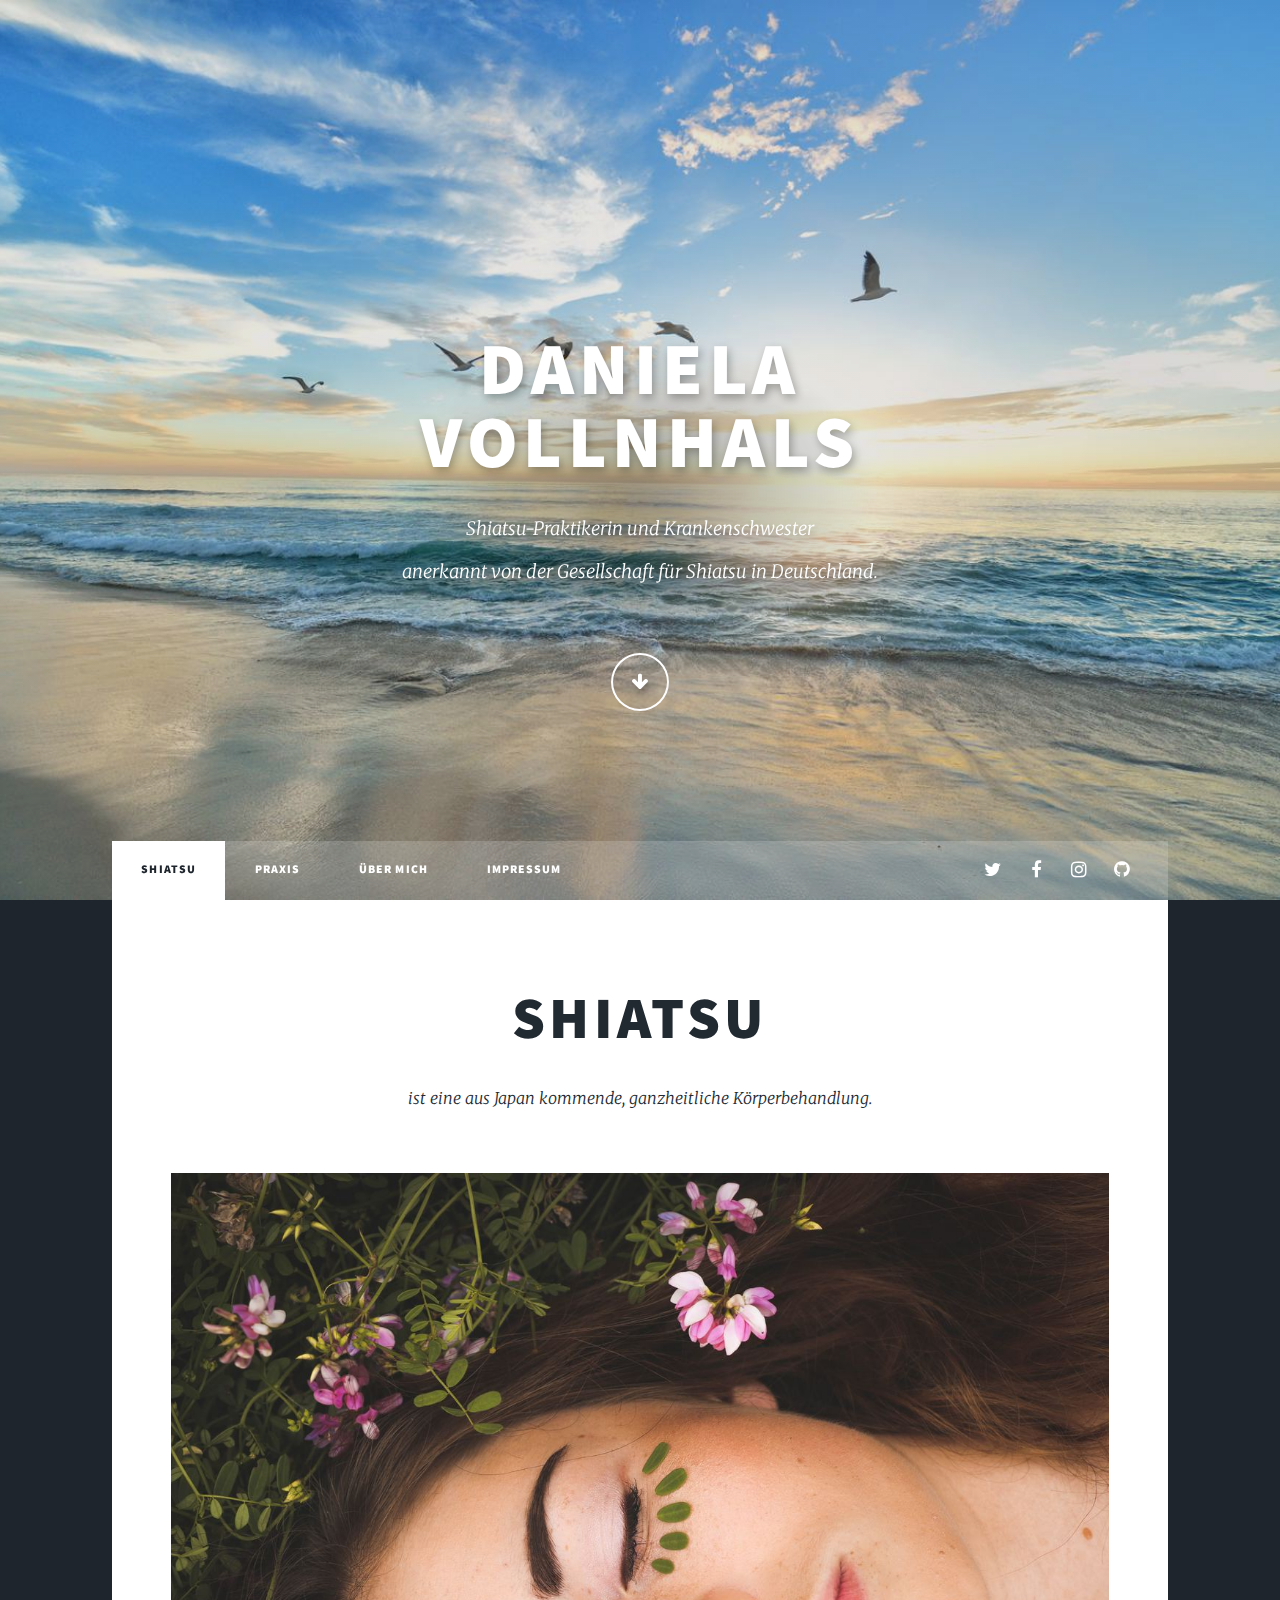
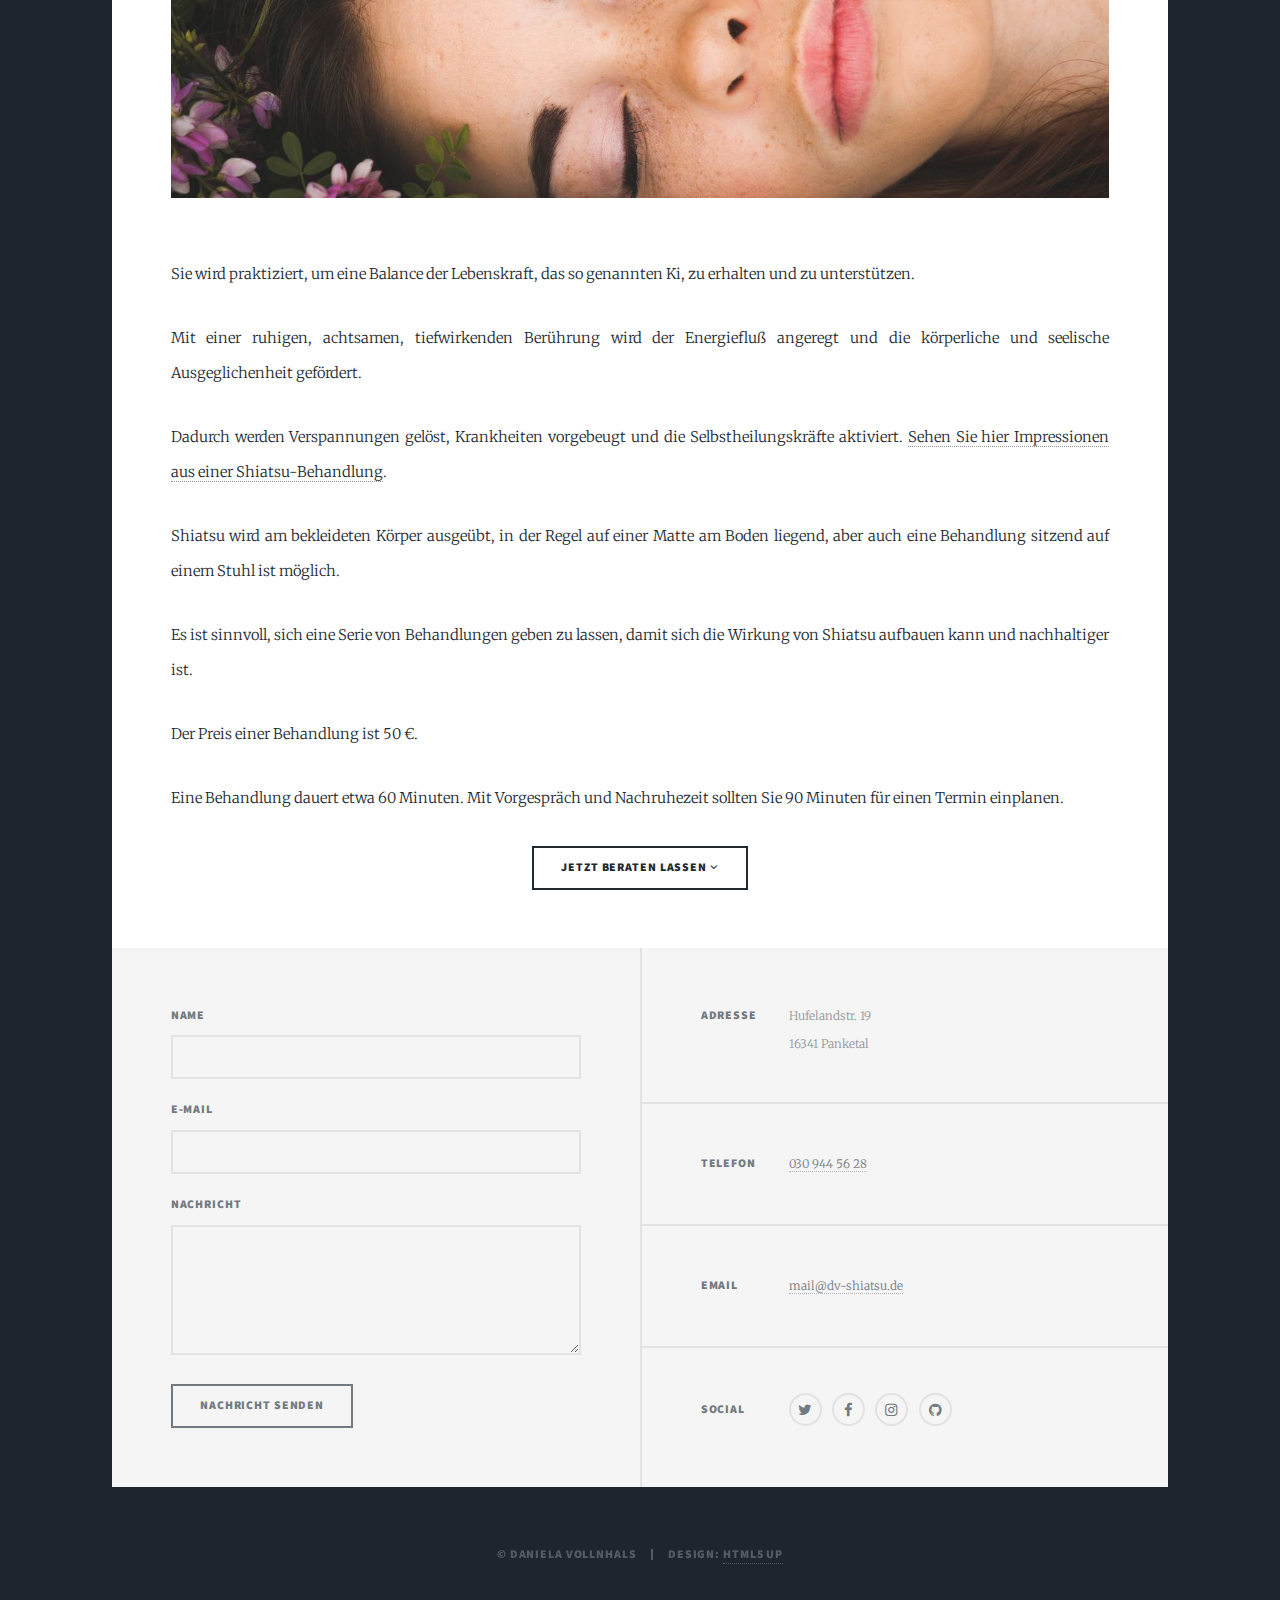
==== commit ed0b9524: "build" ====
--- a/index.html
+++ b/index.html
@@ -1 +1 @@
-<!DOCTYPE HTML> <html> <head> <title>Shiatsu Daniela Vollnhals</title> <meta charset=utf-8 /> <meta name=viewport content="width=device-width, initial-scale=1, user-scalable=no"/> <link href="/stylesheets/site.css" rel=stylesheet /> <noscript><link href="/stylesheets/noscript.css" rel=stylesheet /></noscript> </head> <body class=is-preload> <div id=wrapper class=fade-in> <div id=intro> <div id=skrim> <h1>Daniela<br/> Vollnhals</h1> <p>Shiatsu-Praktikerin und Krankenschwester<br/> anerkannt von der Gesellschaft für Shiatsu in Deutschland.</p> </div> <ul class=actions> <li><a href="#header" class="button icon solo fa-arrow-down scrolly">Weiter</a></li> </ul> </div> <header id=header> <a href="index.html" class=logo>Daniela Vollnhals</a> </header> <nav id=nav> <ul class=links> <li class=" active"><a href="/" class=" active">Shiatsu</a></li> <li class=""><a href="/praxis.html" class="">Praxis</a></li> <li class=""><a href="/daniela-vollnhals.html" class="">Über mich</a></li> <li class=""><a href="/impressum.html" class="">Impressum</a></li> </ul> <ul class=icons> <li><a href="#" class="icon fa-twitter"><span class=label>Twitter</span></a></li> <li><a href="#" class="icon fa-facebook"><span class=label>Facebook</span></a></li> <li><a href="#" class="icon fa-instagram"><span class=label>Instagram</span></a></li> <li><a href="#" class="icon fa-github"><span class=label>GitHub</span></a></li> </ul> </nav> <div id=main> <section class=post> <header class=major> <h1>Shiatsu</h1> <p>ist eine aus Japan kommende, ganzheitliche Körperbehandlung.</p> </header> <div class="image main"><img src="images/sarah.jpg" alt=""/></div> <p>Sie wird praktiziert, um eine Balance der Lebenskraft, des so genannten Ki, zu erhalten und zu unterstützen.</p> <p>Mit einer ruhigen, achtsamen, tiefwirkenden Berührung wird der Energiefluß angeregt und die körperliche und seelische Ausgeglichenheit gefördert.</p> <p>Dadurch werden Verspannungen gelöst, Krankheiten vorgebeugt und die Selbstheilungskräfte aktiviert. <a href="/daniela-vollnhals.html">Sehen Sie hier Impressionen aus einer Shiatsu-Behandlung</a>.</p> <p>Shiatsu wird am bekleideten Körper ausgeübt, in der Regel auf einer Matte am Boden liegend, aber auch eine Behandlung sitzend auf einem Stuhl ist möglich.</p> <p>Es ist sinnvoll, sich eine Serie von Behandlungen geben zu lassen, damit sich die Wirkung von Shiatsu aufbauen kann und nachhaltiger ist.</p> <p>Der Preis einer Behandlung ist 50 €.</p> <p>Eine Behandlung dauert etwa 60 Minuten. Mit Vorgespräch und Nachruhezeit sollten Sie 90 Minuten für einen Termin einplanen.</p> <center style="margin-top: 1rem;"> <a href="tel:0049309445628" class=button>Jetzt beraten lassen <i class="fa fa-angle-down"></i></a> </center> </section> </div> <footer id=footer> <section> <form method=post action="https://formspree.io/lion.vollnhals@gmail.com"> <div class=fields> <div class=field> <label for=name>Name</label> <input type=text name=name id=name /> </div> <div class=field> <label for=email>E-Mail</label> <input type=text name=email id=email /> </div> <div class=field> <label for=message>Nachricht</label> <textarea name=message id=message rows=3></textarea> </div> </div> <ul class=actions> <li><input type=submit value="Nachricht senden"/></li> </ul> </form> </section> <section class="split contact"> <section class=alt> <h3>Adresse</h3> <p>Hufelandstr. 19<br/> 16341 Panketal</p> </section> <section> <h3>Telefon</h3> <p><a href="tel:0049309445628">030 944 56 28</a></p> </section> <section> <h3>Email</h3> <p><a href="mailto:mail@dv-shiatsu.de">mail@dv-shiatsu.de</a></p> </section> <section> <h3>Social</h3> <ul class="icons alt"> <li><a href="#" class="icon alt fa-twitter"><span class=label>Twitter</span></a></li> <li><a href="#" class="icon alt fa-facebook"><span class=label>Facebook</span></a></li> <li><a href="#" class="icon alt fa-instagram"><span class=label>Instagram</span></a></li> <li><a href="#" class="icon alt fa-github"><span class=label>GitHub</span></a></li> </ul> </section> </section> </footer> <div id=copyright> <ul><li>&copy; Daniela Vollnhals</li><li>Design: <a href="https://html5up.net">HTML5 UP</a></li></ul> </div> </div> <script src="/javascripts/site.js"></script> </body> </html>+<!DOCTYPE HTML> <html> <head> <title>Shiatsu Daniela Vollnhals</title> <meta charset=utf-8 /> <meta name=viewport content="width=device-width, initial-scale=1, user-scalable=no"/> <link href="/stylesheets/site.css" rel=stylesheet /> <noscript><link href="/stylesheets/noscript.css" rel=stylesheet /></noscript> </head> <body class=is-preload> <div id=wrapper class=fade-in> <div id=intro> <div id=skrim> <h1>Daniela<br/> Vollnhals</h1> <p>Shiatsu-Praktikerin und Krankenschwester<br/> anerkannt von der Gesellschaft für Shiatsu in Deutschland.</p> </div> <ul class=actions> <li><a href="#header" class="button icon solo fa-arrow-down scrolly">Weiter</a></li> </ul> </div> <header id=header> <a href="index.html" class=logo>Daniela Vollnhals</a> </header> <nav id=nav> <ul class=links> <li class=" active"><a href="/" class=" active">Shiatsu</a></li> <li class=""><a href="/praxis.html" class="">Praxis</a></li> <li class=""><a href="/daniela-vollnhals.html" class="">Über mich</a></li> <li class=""><a href="/impressum.html" class="">Impressum</a></li> </ul> <ul class=icons> <li><a href="#" class="icon fa-twitter"><span class=label>Twitter</span></a></li> <li><a href="#" class="icon fa-facebook"><span class=label>Facebook</span></a></li> <li><a href="#" class="icon fa-instagram"><span class=label>Instagram</span></a></li> <li><a href="#" class="icon fa-github"><span class=label>GitHub</span></a></li> </ul> </nav> <div id=main> <section class=post> <header class=major> <h1>Shiatsu</h1> <p>ist eine aus Japan kommende, ganzheitliche Körperbehandlung.</p> </header> <div class="image main"><img src="images/sarah.jpg" alt=""/></div> <p>Sie wird praktiziert, um eine Balance der Lebenskraft, das so genannten Ki, zu erhalten und zu unterstützen.</p> <p>Mit einer ruhigen, achtsamen, tiefwirkenden Berührung wird der Energiefluß angeregt und die körperliche und seelische Ausgeglichenheit gefördert.</p> <p>Dadurch werden Verspannungen gelöst, Krankheiten vorgebeugt und die Selbstheilungskräfte aktiviert. <a href="/daniela-vollnhals.html">Sehen Sie hier Impressionen aus einer Shiatsu-Behandlung</a>.</p> <p>Shiatsu wird am bekleideten Körper ausgeübt, in der Regel auf einer Matte am Boden liegend, aber auch eine Behandlung sitzend auf einem Stuhl ist möglich.</p> <p>Es ist sinnvoll, sich eine Serie von Behandlungen geben zu lassen, damit sich die Wirkung von Shiatsu aufbauen kann und nachhaltiger ist.</p> <p>Der Preis einer Behandlung ist 50 €.</p> <p>Eine Behandlung dauert etwa 60 Minuten. Mit Vorgespräch und Nachruhezeit sollten Sie 90 Minuten für einen Termin einplanen.</p> <center style="margin-top: 1rem;"> <a href="tel:0049309445628" class=button>Jetzt beraten lassen <i class="fa fa-angle-down"></i></a> </center> </section> </div> <footer id=footer> <section> <form method=post action="https://formspree.io/lion.vollnhals@gmail.com"> <div class=fields> <div class=field> <label for=name>Name</label> <input type=text name=name id=name /> </div> <div class=field> <label for=email>E-Mail</label> <input type=text name=email id=email /> </div> <div class=field> <label for=message>Nachricht</label> <textarea name=message id=message rows=3></textarea> </div> </div> <ul class=actions> <li><input type=submit value="Nachricht senden"/></li> </ul> </form> </section> <section class="split contact"> <section class=alt> <h3>Adresse</h3> <p>Hufelandstr. 19<br/> 16341 Panketal</p> </section> <section> <h3>Telefon</h3> <p><a href="tel:0049309445628">030 944 56 28</a></p> </section> <section> <h3>Email</h3> <p><a href="mailto:mail@dv-shiatsu.de">mail@dv-shiatsu.de</a></p> </section> <section> <h3>Social</h3> <ul class="icons alt"> <li><a href="#" class="icon alt fa-twitter"><span class=label>Twitter</span></a></li> <li><a href="#" class="icon alt fa-facebook"><span class=label>Facebook</span></a></li> <li><a href="#" class="icon alt fa-instagram"><span class=label>Instagram</span></a></li> <li><a href="#" class="icon alt fa-github"><span class=label>GitHub</span></a></li> </ul> </section> </section> </footer> <div id=copyright> <ul><li>&copy; Daniela Vollnhals</li><li>Design: <a href="https://html5up.net">HTML5 UP</a></li></ul> </div> </div> <script src="/javascripts/site.js"></script> </body> </html>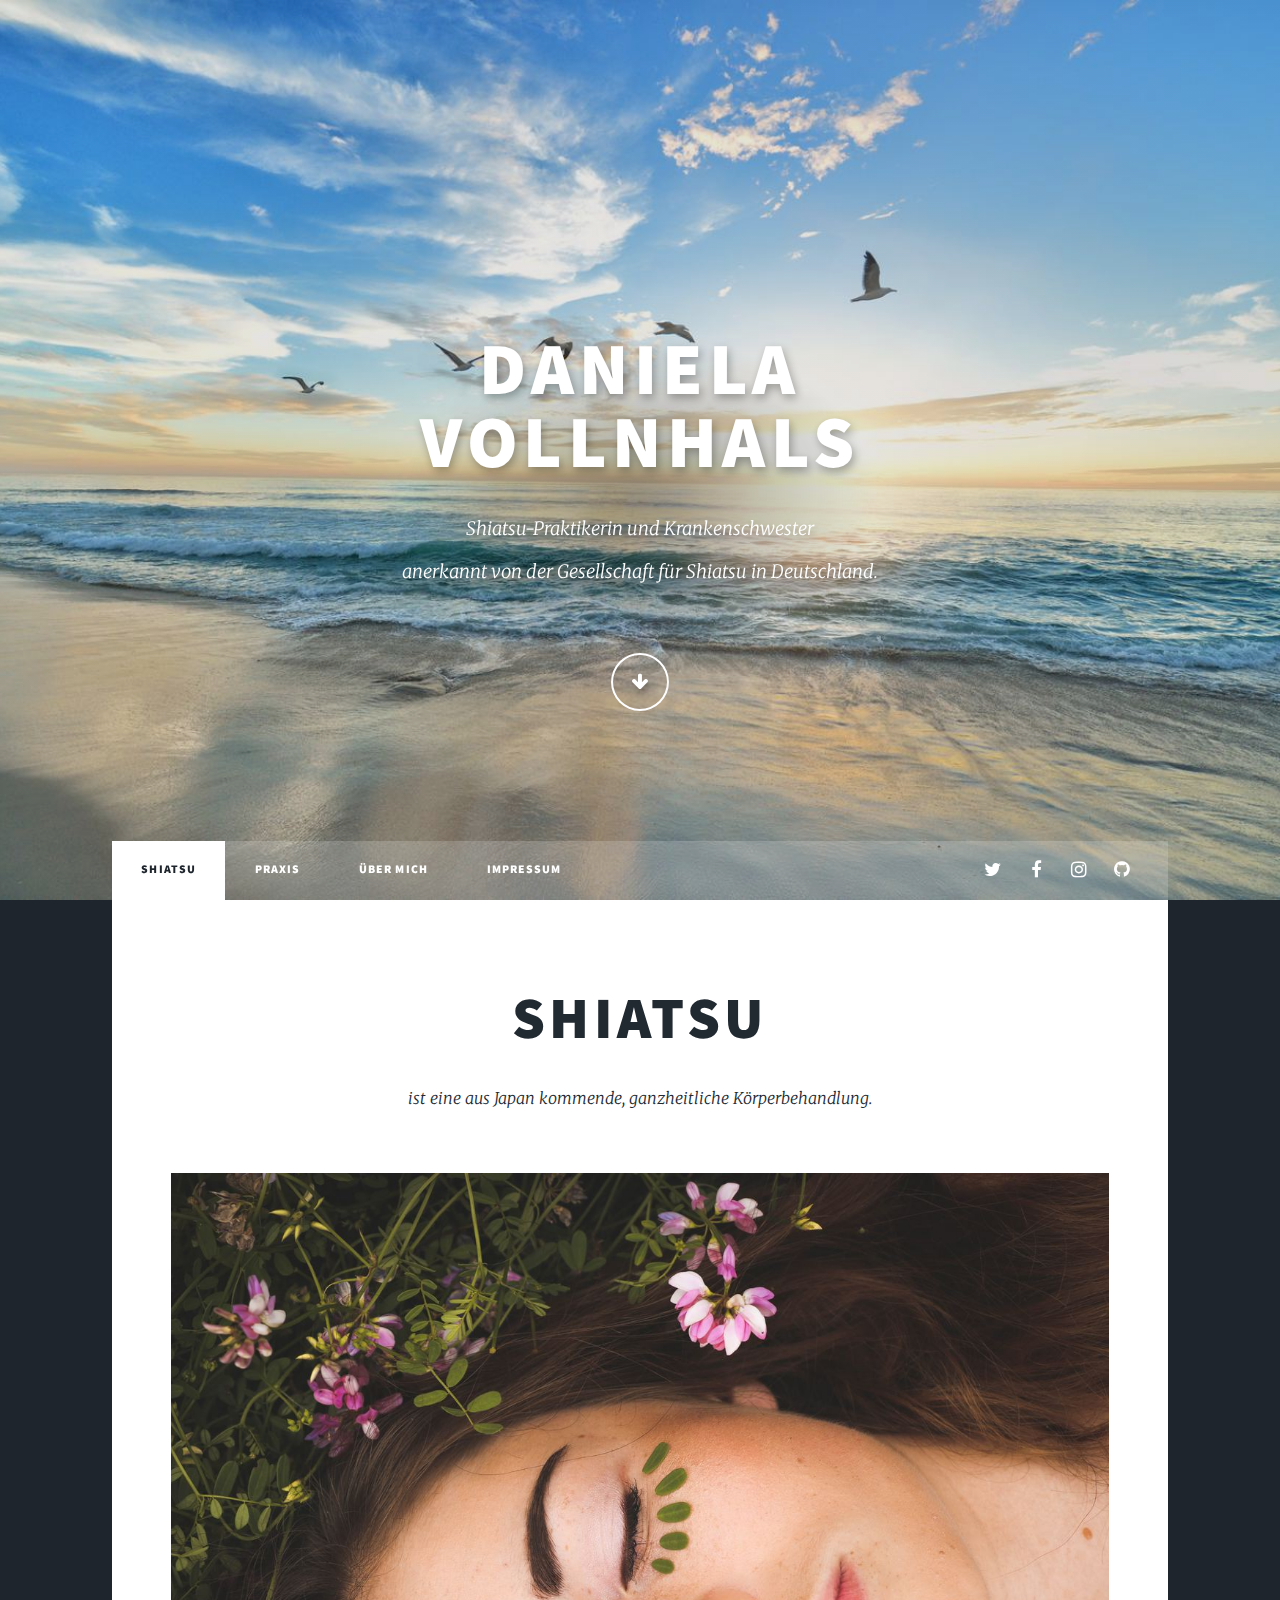
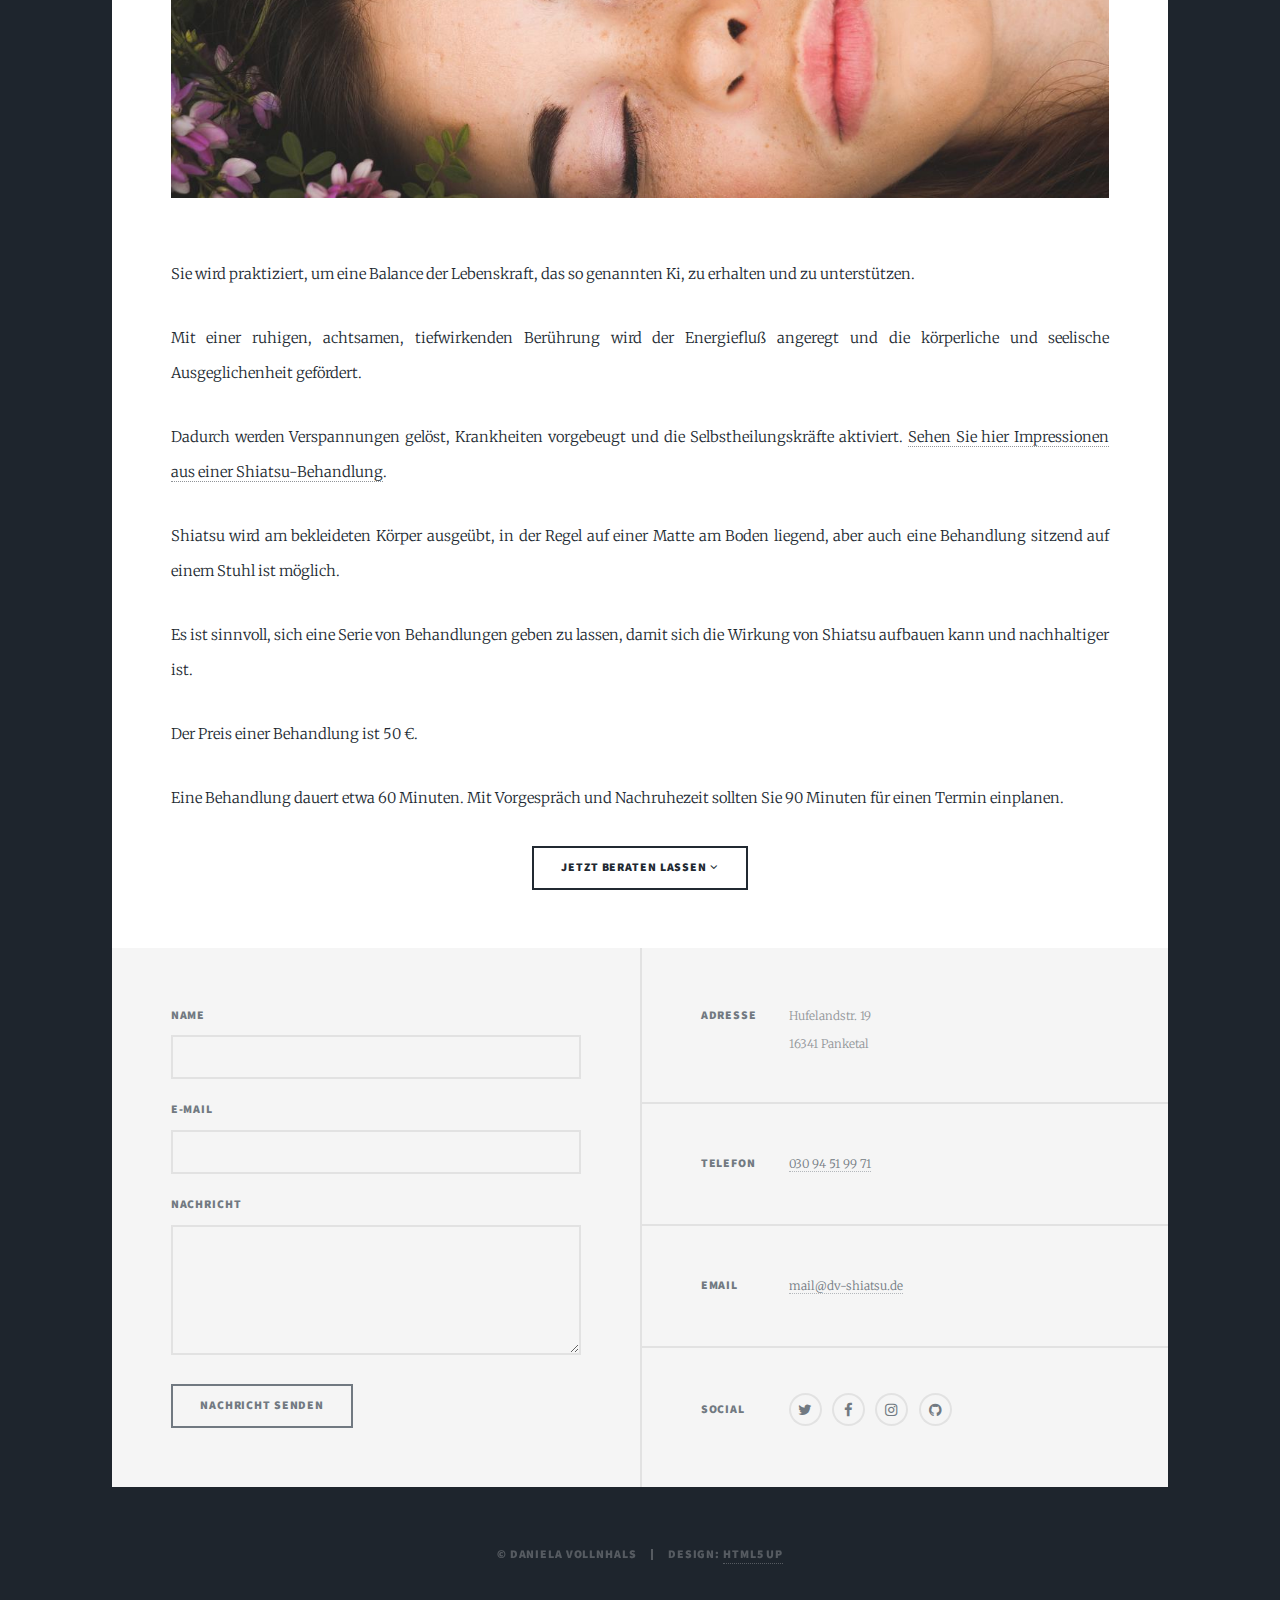
==== commit d6e42c5b: "build" ====
--- a/index.html
+++ b/index.html
@@ -1 +1 @@
-<!DOCTYPE HTML> <html> <head> <title>Shiatsu Daniela Vollnhals</title> <meta charset=utf-8 /> <meta name=viewport content="width=device-width, initial-scale=1, user-scalable=no"/> <link href="/stylesheets/site.css" rel=stylesheet /> <noscript><link href="/stylesheets/noscript.css" rel=stylesheet /></noscript> </head> <body class=is-preload> <div id=wrapper class=fade-in> <div id=intro> <div id=skrim> <h1>Daniela<br/> Vollnhals</h1> <p>Shiatsu-Praktikerin und Krankenschwester<br/> anerkannt von der Gesellschaft für Shiatsu in Deutschland.</p> </div> <ul class=actions> <li><a href="#header" class="button icon solo fa-arrow-down scrolly">Weiter</a></li> </ul> </div> <header id=header> <a href="index.html" class=logo>Daniela Vollnhals</a> </header> <nav id=nav> <ul class=links> <li class=" active"><a href="/" class=" active">Shiatsu</a></li> <li class=""><a href="/praxis.html" class="">Praxis</a></li> <li class=""><a href="/daniela-vollnhals.html" class="">Über mich</a></li> <li class=""><a href="/impressum.html" class="">Impressum</a></li> </ul> <ul class=icons> <li><a href="#" class="icon fa-twitter"><span class=label>Twitter</span></a></li> <li><a href="#" class="icon fa-facebook"><span class=label>Facebook</span></a></li> <li><a href="#" class="icon fa-instagram"><span class=label>Instagram</span></a></li> <li><a href="#" class="icon fa-github"><span class=label>GitHub</span></a></li> </ul> </nav> <div id=main> <section class=post> <header class=major> <h1>Shiatsu</h1> <p>ist eine aus Japan kommende, ganzheitliche Körperbehandlung.</p> </header> <div class="image main"><img src="images/sarah.jpg" alt=""/></div> <p>Sie wird praktiziert, um eine Balance der Lebenskraft, das so genannten Ki, zu erhalten und zu unterstützen.</p> <p>Mit einer ruhigen, achtsamen, tiefwirkenden Berührung wird der Energiefluß angeregt und die körperliche und seelische Ausgeglichenheit gefördert.</p> <p>Dadurch werden Verspannungen gelöst, Krankheiten vorgebeugt und die Selbstheilungskräfte aktiviert. <a href="/daniela-vollnhals.html">Sehen Sie hier Impressionen aus einer Shiatsu-Behandlung</a>.</p> <p>Shiatsu wird am bekleideten Körper ausgeübt, in der Regel auf einer Matte am Boden liegend, aber auch eine Behandlung sitzend auf einem Stuhl ist möglich.</p> <p>Es ist sinnvoll, sich eine Serie von Behandlungen geben zu lassen, damit sich die Wirkung von Shiatsu aufbauen kann und nachhaltiger ist.</p> <p>Der Preis einer Behandlung ist 50 €.</p> <p>Eine Behandlung dauert etwa 60 Minuten. Mit Vorgespräch und Nachruhezeit sollten Sie 90 Minuten für einen Termin einplanen.</p> <center style="margin-top: 1rem;"> <a href="tel:0049309445628" class=button>Jetzt beraten lassen <i class="fa fa-angle-down"></i></a> </center> </section> </div> <footer id=footer> <section> <form method=post action="https://formspree.io/lion.vollnhals@gmail.com"> <div class=fields> <div class=field> <label for=name>Name</label> <input type=text name=name id=name /> </div> <div class=field> <label for=email>E-Mail</label> <input type=text name=email id=email /> </div> <div class=field> <label for=message>Nachricht</label> <textarea name=message id=message rows=3></textarea> </div> </div> <ul class=actions> <li><input type=submit value="Nachricht senden"/></li> </ul> </form> </section> <section class="split contact"> <section class=alt> <h3>Adresse</h3> <p>Hufelandstr. 19<br/> 16341 Panketal</p> </section> <section> <h3>Telefon</h3> <p><a href="tel:0049309445628">030 944 56 28</a></p> </section> <section> <h3>Email</h3> <p><a href="mailto:mail@dv-shiatsu.de">mail@dv-shiatsu.de</a></p> </section> <section> <h3>Social</h3> <ul class="icons alt"> <li><a href="#" class="icon alt fa-twitter"><span class=label>Twitter</span></a></li> <li><a href="#" class="icon alt fa-facebook"><span class=label>Facebook</span></a></li> <li><a href="#" class="icon alt fa-instagram"><span class=label>Instagram</span></a></li> <li><a href="#" class="icon alt fa-github"><span class=label>GitHub</span></a></li> </ul> </section> </section> </footer> <div id=copyright> <ul><li>&copy; Daniela Vollnhals</li><li>Design: <a href="https://html5up.net">HTML5 UP</a></li></ul> </div> </div> <script src="/javascripts/site.js"></script> </body> </html>+<!DOCTYPE HTML> <html> <head> <title>Shiatsu Daniela Vollnhals</title> <meta charset=utf-8 /> <meta name=viewport content="width=device-width, initial-scale=1, user-scalable=no"/> <link href="/stylesheets/site.css" rel=stylesheet /> <noscript><link href="/stylesheets/noscript.css" rel=stylesheet /></noscript> </head> <body class=is-preload> <div id=wrapper class=fade-in> <div id=intro> <div id=skrim> <h1>Daniela<br/> Vollnhals</h1> <p>Shiatsu-Praktikerin und Krankenschwester<br/> anerkannt von der Gesellschaft für Shiatsu in Deutschland.</p> </div> <ul class=actions> <li><a href="#header" class="button icon solo fa-arrow-down scrolly">Weiter</a></li> </ul> </div> <header id=header> <a href="index.html" class=logo>Daniela Vollnhals</a> </header> <nav id=nav> <ul class=links> <li class=" active"><a href="/" class=" active">Shiatsu</a></li> <li class=""><a href="/praxis.html" class="">Praxis</a></li> <li class=""><a href="/daniela-vollnhals.html" class="">Über mich</a></li> <li class=""><a href="/impressum.html" class="">Impressum</a></li> </ul> <ul class=icons> <li><a href="#" class="icon fa-twitter"><span class=label>Twitter</span></a></li> <li><a href="#" class="icon fa-facebook"><span class=label>Facebook</span></a></li> <li><a href="#" class="icon fa-instagram"><span class=label>Instagram</span></a></li> <li><a href="#" class="icon fa-github"><span class=label>GitHub</span></a></li> </ul> </nav> <div id=main> <section class=post> <header class=major> <h1>Shiatsu</h1> <p>ist eine aus Japan kommende, ganzheitliche Körperbehandlung.</p> </header> <div class="image main"><img src="images/sarah.jpg" alt=""/></div> <p>Sie wird praktiziert, um eine Balance der Lebenskraft, das so genannten Ki, zu erhalten und zu unterstützen.</p> <p>Mit einer ruhigen, achtsamen, tiefwirkenden Berührung wird der Energiefluß angeregt und die körperliche und seelische Ausgeglichenheit gefördert.</p> <p>Dadurch werden Verspannungen gelöst, Krankheiten vorgebeugt und die Selbstheilungskräfte aktiviert. <a href="/daniela-vollnhals.html">Sehen Sie hier Impressionen aus einer Shiatsu-Behandlung</a>.</p> <p>Shiatsu wird am bekleideten Körper ausgeübt, in der Regel auf einer Matte am Boden liegend, aber auch eine Behandlung sitzend auf einem Stuhl ist möglich.</p> <p>Es ist sinnvoll, sich eine Serie von Behandlungen geben zu lassen, damit sich die Wirkung von Shiatsu aufbauen kann und nachhaltiger ist.</p> <p>Der Preis einer Behandlung ist 50 €.</p> <p>Eine Behandlung dauert etwa 60 Minuten. Mit Vorgespräch und Nachruhezeit sollten Sie 90 Minuten für einen Termin einplanen.</p> <center style="margin-top: 1rem;"> <a href="tel:00493094519971" class=button>Jetzt beraten lassen <i class="fa fa-angle-down"></i></a> </center> </section> </div> <footer id=footer> <section> <form method=post action="https://formspree.io/lion.vollnhals@gmail.com"> <div class=fields> <div class=field> <label for=name>Name</label> <input type=text name=name id=name /> </div> <div class=field> <label for=email>E-Mail</label> <input type=text name=email id=email /> </div> <div class=field> <label for=message>Nachricht</label> <textarea name=message id=message rows=3></textarea> </div> </div> <ul class=actions> <li><input type=submit value="Nachricht senden"/></li> </ul> </form> </section> <section class="split contact"> <section class=alt> <h3>Adresse</h3> <p>Hufelandstr. 19<br/> 16341 Panketal</p> </section> <section> <h3>Telefon</h3> <p><a href="tel:00493094519971">030 94 51 99 71</a></p> </section> <section> <h3>Email</h3> <p><a href="mailto:mail@dv-shiatsu.de">mail@dv-shiatsu.de</a></p> </section> <section> <h3>Social</h3> <ul class="icons alt"> <li><a href="#" class="icon alt fa-twitter"><span class=label>Twitter</span></a></li> <li><a href="#" class="icon alt fa-facebook"><span class=label>Facebook</span></a></li> <li><a href="#" class="icon alt fa-instagram"><span class=label>Instagram</span></a></li> <li><a href="#" class="icon alt fa-github"><span class=label>GitHub</span></a></li> </ul> </section> </section> </footer> <div id=copyright> <ul><li>&copy; Daniela Vollnhals</li><li>Design: <a href="https://html5up.net">HTML5 UP</a></li></ul> </div> </div> <script src="/javascripts/site.js"></script> </body> </html>--- a/stylesheets/site.css
+++ b/stylesheets/site.css
@@ -1 +1 @@
-@import url(font-awesome.min.css);@import url("https://fonts.googleapis.com/css?family=Merriweather:300,700,300italic,700italic|Source+Sans+Pro:900");@import url(ideal-image-slider.css);@import url(ideal-image-slider-default-theme.css);.iis-previous-nav,.iis-next-nav{background-color:unset !important}.iis-previous-nav{left:1%}.iis-next-nav{right:1%}html,body,div,span,applet,object,iframe,h1,h2,h3,h4,h5,h6,p,blockquote,pre,a,abbr,acronym,address,big,cite,code,del,dfn,em,img,ins,kbd,q,s,samp,small,strike,strong,sub,sup,tt,var,b,u,i,center,dl,dt,dd,ol,ul,li,fieldset,form,label,legend,table,caption,tbody,tfoot,thead,tr,th,td,article,aside,canvas,details,embed,figure,figcaption,footer,header,hgroup,menu,nav,output,ruby,section,summary,time,mark,audio,video{margin:0;padding:0;border:0;font-size:100%;font:inherit;vertical-align:baseline}article,aside,details,figcaption,figure,footer,header,hgroup,menu,nav,section{display:block}body{line-height:1}ol,ul{list-style:none}blockquote,q{quotes:none}blockquote:before,blockquote:after,q:before,q:after{content:'';content:none}table{border-collapse:collapse;border-spacing:0}body{-webkit-text-size-adjust:none}mark{background-color:transparent;color:inherit}input::-moz-focus-inner{border:0;padding:0}input,select,textarea{-moz-appearance:none;-webkit-appearance:none;-ms-appearance:none;appearance:none}@-ms-viewport{width:device-width}body{-ms-overflow-style:scrollbar}@media screen and (max-width: 480px){html,body{min-width:320px}}html{-webkit-box-sizing:border-box;box-sizing:border-box}*,*:before,*:after{-webkit-box-sizing:inherit;box-sizing:inherit}body{background-color:#1e252d}body.is-preload *,body.is-preload *:before,body.is-preload *:after{-webkit-animation:none !important;animation:none !important;-webkit-transition:none !important;transition:none !important}html{font-size:16pt}@media screen and (max-width: 1680px){html{font-size:12pt}}@media screen and (max-width: 1280px){html{font-size:11pt}}@media screen and (max-width: 360px){html{font-size:10pt}}body{color:#212931}body,input,select,textarea{font-family:"Merriweather", Georgia, serif;font-weight:300;font-size:1rem;line-height:2.375}a{-webkit-transition:color 0.2s ease-in-out, background-color 0.2s ease-in-out, border-color 0.2s ease-in-out, box-shadow 0.2s ease-in-out;-webkit-transition:color 0.2s ease-in-out, background-color 0.2s ease-in-out, border-color 0.2s ease-in-out, -webkit-box-shadow 0.2s ease-in-out;transition:color 0.2s ease-in-out, background-color 0.2s ease-in-out, border-color 0.2s ease-in-out, -webkit-box-shadow 0.2s ease-in-out;transition:color 0.2s ease-in-out, background-color 0.2s ease-in-out, border-color 0.2s ease-in-out, box-shadow 0.2s ease-in-out;transition:color 0.2s ease-in-out, background-color 0.2s ease-in-out, border-color 0.2s ease-in-out, box-shadow 0.2s ease-in-out, -webkit-box-shadow 0.2s ease-in-out;border-bottom:dotted 1px;text-decoration:none}a:hover{border-bottom-color:transparent}strong,b{font-weight:600}em,i{font-style:italic}p{text-align:justify;margin:0 0 2rem 0}h1,h2,h3,h4,h5,h6{font-family:"Source Sans Pro", Helvetica, sans-serif;font-weight:900;line-height:1.5;letter-spacing:0.075em;text-transform:uppercase;margin:0 0 1rem 0}h1 a,h2 a,h3 a,h4 a,h5 a,h6 a{border-bottom:0;color:inherit;text-decoration:none}h1{font-size:4rem;line-height:1.1;margin:0 0 2rem 0}h2{font-size:1.75rem;line-height:1.3;margin:0 0 1.5rem 0}h3{font-size:1.25rem;margin:0 0 1.5rem 0}h4{font-size:1rem}h5{font-size:0.9rem}h6{font-size:0.8rem}sub{font-size:0.8rem;position:relative;top:0.5rem}sup{font-size:0.8rem;position:relative;top:-0.5rem}blockquote{border-left:solid 4px;font-style:italic;margin:0 0 2rem 0;padding:0.5rem 0 0.5rem 2rem}code{border:solid 2px;font-family:"Courier New", monospace;font-size:0.9rem;margin:0 0.25rem;padding:0.25rem 0.65rem}pre{-webkit-overflow-scrolling:touch;font-family:"Courier New", monospace;font-size:0.9rem;margin:0 0 2rem 0}pre code{display:block;line-height:1.75;padding:1rem 1.5rem;overflow-x:auto}hr{border:0;border-bottom:solid 2px;margin:3rem 0}hr.major{margin:5rem 0}.align-left{text-align:left}.align-center{text-align:center}.align-right{text-align:right}input,select,textarea{color:#212931}a{color:#212931;border-bottom-color:rgba(33,41,49,0.5)}a:hover{border-bottom-color:transparent;color:#18bfef !important}strong,b{color:#212931}h1,h2,h3,h4,h5,h6{color:#212931}blockquote{border-left-color:#eeeeee}code{background:rgba(220,220,220,0.25);border-color:#eeeeee}hr{border-bottom-color:#eeeeee}.row{display:-webkit-box;display:-ms-flexbox;display:flex;-ms-flex-wrap:wrap;flex-wrap:wrap;-webkit-box-sizing:border-box;box-sizing:border-box;-webkit-box-align:stretch;-ms-flex-align:stretch;align-items:stretch}.row>*{-webkit-box-sizing:border-box;box-sizing:border-box}.row.gtr-uniform>*>:last-child{margin-bottom:0}.row.aln-left{-webkit-box-pack:start;-ms-flex-pack:start;justify-content:flex-start}.row.aln-center{-webkit-box-pack:center;-ms-flex-pack:center;justify-content:center}.row.aln-right{-webkit-box-pack:end;-ms-flex-pack:end;justify-content:flex-end}.row.aln-top{-webkit-box-align:start;-ms-flex-align:start;align-items:flex-start}.row.aln-middle{-webkit-box-align:center;-ms-flex-align:center;align-items:center}.row.aln-bottom{-webkit-box-align:end;-ms-flex-align:end;align-items:flex-end}.row>.imp{-webkit-box-ordinal-group:0;-ms-flex-order:-1;order:-1}.row>.col-1{width:8.3333333333%}.row>.off-1{margin-left:8.3333333333%}.row>.col-2{width:16.6666666667%}.row>.off-2{margin-left:16.6666666667%}.row>.col-3{width:25%}.row>.off-3{margin-left:25%}.row>.col-4{width:33.3333333333%}.row>.off-4{margin-left:33.3333333333%}.row>.col-5{width:41.6666666667%}.row>.off-5{margin-left:41.6666666667%}.row>.col-6{width:50%}.row>.off-6{margin-left:50%}.row>.col-7{width:58.3333333333%}.row>.off-7{margin-left:58.3333333333%}.row>.col-8{width:66.6666666667%}.row>.off-8{margin-left:66.6666666667%}.row>.col-9{width:75%}.row>.off-9{margin-left:75%}.row>.col-10{width:83.3333333333%}.row>.off-10{margin-left:83.3333333333%}.row>.col-11{width:91.6666666667%}.row>.off-11{margin-left:91.6666666667%}.row>.col-12{width:100%}.row>.off-12{margin-left:100%}.row.gtr-0{margin-top:0;margin-left:0rem}.row.gtr-0>*{padding:0 0 0 0rem}.row.gtr-0.gtr-uniform{margin-top:0rem}.row.gtr-0.gtr-uniform>*{padding-top:0rem}.row.gtr-25{margin-top:0;margin-left:-0.375rem}.row.gtr-25>*{padding:0 0 0 0.375rem}.row.gtr-25.gtr-uniform{margin-top:-0.375rem}.row.gtr-25.gtr-uniform>*{padding-top:0.375rem}.row.gtr-50{margin-top:0;margin-left:-0.75rem}.row.gtr-50>*{padding:0 0 0 0.75rem}.row.gtr-50.gtr-uniform{margin-top:-0.75rem}.row.gtr-50.gtr-uniform>*{padding-top:0.75rem}.row{margin-top:0;margin-left:-1.5rem}.row>*{padding:0 0 0 1.5rem}.row.gtr-uniform{margin-top:-1.5rem}.row.gtr-uniform>*{padding-top:1.5rem}.row.gtr-150{margin-top:0;margin-left:-2.25rem}.row.gtr-150>*{padding:0 0 0 2.25rem}.row.gtr-150.gtr-uniform{margin-top:-2.25rem}.row.gtr-150.gtr-uniform>*{padding-top:2.25rem}.row.gtr-200{margin-top:0;margin-left:-3rem}.row.gtr-200>*{padding:0 0 0 3rem}.row.gtr-200.gtr-uniform{margin-top:-3rem}.row.gtr-200.gtr-uniform>*{padding-top:3rem}@media screen and (max-width: 1680px){.row{display:-webkit-box;display:-ms-flexbox;display:flex;-ms-flex-wrap:wrap;flex-wrap:wrap;-webkit-box-sizing:border-box;box-sizing:border-box;-webkit-box-align:stretch;-ms-flex-align:stretch;align-items:stretch}.row>*{-webkit-box-sizing:border-box;box-sizing:border-box}.row.gtr-uniform>*>:last-child{margin-bottom:0}.row.aln-left{-webkit-box-pack:start;-ms-flex-pack:start;justify-content:flex-start}.row.aln-center{-webkit-box-pack:center;-ms-flex-pack:center;justify-content:center}.row.aln-right{-webkit-box-pack:end;-ms-flex-pack:end;justify-content:flex-end}.row.aln-top{-webkit-box-align:start;-ms-flex-align:start;align-items:flex-start}.row.aln-middle{-webkit-box-align:center;-ms-flex-align:center;align-items:center}.row.aln-bottom{-webkit-box-align:end;-ms-flex-align:end;align-items:flex-end}.row>.imp-xlarge{-webkit-box-ordinal-group:0;-ms-flex-order:-1;order:-1}.row>.col-1-xlarge{width:8.3333333333%}.row>.off-1-xlarge{margin-left:8.3333333333%}.row>.col-2-xlarge{width:16.6666666667%}.row>.off-2-xlarge{margin-left:16.6666666667%}.row>.col-3-xlarge{width:25%}.row>.off-3-xlarge{margin-left:25%}.row>.col-4-xlarge{width:33.3333333333%}.row>.off-4-xlarge{margin-left:33.3333333333%}.row>.col-5-xlarge{width:41.6666666667%}.row>.off-5-xlarge{margin-left:41.6666666667%}.row>.col-6-xlarge{width:50%}.row>.off-6-xlarge{margin-left:50%}.row>.col-7-xlarge{width:58.3333333333%}.row>.off-7-xlarge{margin-left:58.3333333333%}.row>.col-8-xlarge{width:66.6666666667%}.row>.off-8-xlarge{margin-left:66.6666666667%}.row>.col-9-xlarge{width:75%}.row>.off-9-xlarge{margin-left:75%}.row>.col-10-xlarge{width:83.3333333333%}.row>.off-10-xlarge{margin-left:83.3333333333%}.row>.col-11-xlarge{width:91.6666666667%}.row>.off-11-xlarge{margin-left:91.6666666667%}.row>.col-12-xlarge{width:100%}.row>.off-12-xlarge{margin-left:100%}.row.gtr-0{margin-top:0;margin-left:0rem}.row.gtr-0>*{padding:0 0 0 0rem}.row.gtr-0.gtr-uniform{margin-top:0rem}.row.gtr-0.gtr-uniform>*{padding-top:0rem}.row.gtr-25{margin-top:0;margin-left:-0.375rem}.row.gtr-25>*{padding:0 0 0 0.375rem}.row.gtr-25.gtr-uniform{margin-top:-0.375rem}.row.gtr-25.gtr-uniform>*{padding-top:0.375rem}.row.gtr-50{margin-top:0;margin-left:-0.75rem}.row.gtr-50>*{padding:0 0 0 0.75rem}.row.gtr-50.gtr-uniform{margin-top:-0.75rem}.row.gtr-50.gtr-uniform>*{padding-top:0.75rem}.row{margin-top:0;margin-left:-1.5rem}.row>*{padding:0 0 0 1.5rem}.row.gtr-uniform{margin-top:-1.5rem}.row.gtr-uniform>*{padding-top:1.5rem}.row.gtr-150{margin-top:0;margin-left:-2.25rem}.row.gtr-150>*{padding:0 0 0 2.25rem}.row.gtr-150.gtr-uniform{margin-top:-2.25rem}.row.gtr-150.gtr-uniform>*{padding-top:2.25rem}.row.gtr-200{margin-top:0;margin-left:-3rem}.row.gtr-200>*{padding:0 0 0 3rem}.row.gtr-200.gtr-uniform{margin-top:-3rem}.row.gtr-200.gtr-uniform>*{padding-top:3rem}}@media screen and (max-width: 1280px){.row{display:-webkit-box;display:-ms-flexbox;display:flex;-ms-flex-wrap:wrap;flex-wrap:wrap;-webkit-box-sizing:border-box;box-sizing:border-box;-webkit-box-align:stretch;-ms-flex-align:stretch;align-items:stretch}.row>*{-webkit-box-sizing:border-box;box-sizing:border-box}.row.gtr-uniform>*>:last-child{margin-bottom:0}.row.aln-left{-webkit-box-pack:start;-ms-flex-pack:start;justify-content:flex-start}.row.aln-center{-webkit-box-pack:center;-ms-flex-pack:center;justify-content:center}.row.aln-right{-webkit-box-pack:end;-ms-flex-pack:end;justify-content:flex-end}.row.aln-top{-webkit-box-align:start;-ms-flex-align:start;align-items:flex-start}.row.aln-middle{-webkit-box-align:center;-ms-flex-align:center;align-items:center}.row.aln-bottom{-webkit-box-align:end;-ms-flex-align:end;align-items:flex-end}.row>.imp-large{-webkit-box-ordinal-group:0;-ms-flex-order:-1;order:-1}.row>.col-1-large{width:8.3333333333%}.row>.off-1-large{margin-left:8.3333333333%}.row>.col-2-large{width:16.6666666667%}.row>.off-2-large{margin-left:16.6666666667%}.row>.col-3-large{width:25%}.row>.off-3-large{margin-left:25%}.row>.col-4-large{width:33.3333333333%}.row>.off-4-large{margin-left:33.3333333333%}.row>.col-5-large{width:41.6666666667%}.row>.off-5-large{margin-left:41.6666666667%}.row>.col-6-large{width:50%}.row>.off-6-large{margin-left:50%}.row>.col-7-large{width:58.3333333333%}.row>.off-7-large{margin-left:58.3333333333%}.row>.col-8-large{width:66.6666666667%}.row>.off-8-large{margin-left:66.6666666667%}.row>.col-9-large{width:75%}.row>.off-9-large{margin-left:75%}.row>.col-10-large{width:83.3333333333%}.row>.off-10-large{margin-left:83.3333333333%}.row>.col-11-large{width:91.6666666667%}.row>.off-11-large{margin-left:91.6666666667%}.row>.col-12-large{width:100%}.row>.off-12-large{margin-left:100%}.row.gtr-0{margin-top:0;margin-left:0rem}.row.gtr-0>*{padding:0 0 0 0rem}.row.gtr-0.gtr-uniform{margin-top:0rem}.row.gtr-0.gtr-uniform>*{padding-top:0rem}.row.gtr-25{margin-top:0;margin-left:-0.375rem}.row.gtr-25>*{padding:0 0 0 0.375rem}.row.gtr-25.gtr-uniform{margin-top:-0.375rem}.row.gtr-25.gtr-uniform>*{padding-top:0.375rem}.row.gtr-50{margin-top:0;margin-left:-0.75rem}.row.gtr-50>*{padding:0 0 0 0.75rem}.row.gtr-50.gtr-uniform{margin-top:-0.75rem}.row.gtr-50.gtr-uniform>*{padding-top:0.75rem}.row{margin-top:0;margin-left:-1.5rem}.row>*{padding:0 0 0 1.5rem}.row.gtr-uniform{margin-top:-1.5rem}.row.gtr-uniform>*{padding-top:1.5rem}.row.gtr-150{margin-top:0;margin-left:-2.25rem}.row.gtr-150>*{padding:0 0 0 2.25rem}.row.gtr-150.gtr-uniform{margin-top:-2.25rem}.row.gtr-150.gtr-uniform>*{padding-top:2.25rem}.row.gtr-200{margin-top:0;margin-left:-3rem}.row.gtr-200>*{padding:0 0 0 3rem}.row.gtr-200.gtr-uniform{margin-top:-3rem}.row.gtr-200.gtr-uniform>*{padding-top:3rem}}@media screen and (max-width: 980px){.row{display:-webkit-box;display:-ms-flexbox;display:flex;-ms-flex-wrap:wrap;flex-wrap:wrap;-webkit-box-sizing:border-box;box-sizing:border-box;-webkit-box-align:stretch;-ms-flex-align:stretch;align-items:stretch}.row>*{-webkit-box-sizing:border-box;box-sizing:border-box}.row.gtr-uniform>*>:last-child{margin-bottom:0}.row.aln-left{-webkit-box-pack:start;-ms-flex-pack:start;justify-content:flex-start}.row.aln-center{-webkit-box-pack:center;-ms-flex-pack:center;justify-content:center}.row.aln-right{-webkit-box-pack:end;-ms-flex-pack:end;justify-content:flex-end}.row.aln-top{-webkit-box-align:start;-ms-flex-align:start;align-items:flex-start}.row.aln-middle{-webkit-box-align:center;-ms-flex-align:center;align-items:center}.row.aln-bottom{-webkit-box-align:end;-ms-flex-align:end;align-items:flex-end}.row>.imp-medium{-webkit-box-ordinal-group:0;-ms-flex-order:-1;order:-1}.row>.col-1-medium{width:8.3333333333%}.row>.off-1-medium{margin-left:8.3333333333%}.row>.col-2-medium{width:16.6666666667%}.row>.off-2-medium{margin-left:16.6666666667%}.row>.col-3-medium{width:25%}.row>.off-3-medium{margin-left:25%}.row>.col-4-medium{width:33.3333333333%}.row>.off-4-medium{margin-left:33.3333333333%}.row>.col-5-medium{width:41.6666666667%}.row>.off-5-medium{margin-left:41.6666666667%}.row>.col-6-medium{width:50%}.row>.off-6-medium{margin-left:50%}.row>.col-7-medium{width:58.3333333333%}.row>.off-7-medium{margin-left:58.3333333333%}.row>.col-8-medium{width:66.6666666667%}.row>.off-8-medium{margin-left:66.6666666667%}.row>.col-9-medium{width:75%}.row>.off-9-medium{margin-left:75%}.row>.col-10-medium{width:83.3333333333%}.row>.off-10-medium{margin-left:83.3333333333%}.row>.col-11-medium{width:91.6666666667%}.row>.off-11-medium{margin-left:91.6666666667%}.row>.col-12-medium{width:100%}.row>.off-12-medium{margin-left:100%}.row.gtr-0{margin-top:0;margin-left:0rem}.row.gtr-0>*{padding:0 0 0 0rem}.row.gtr-0.gtr-uniform{margin-top:0rem}.row.gtr-0.gtr-uniform>*{padding-top:0rem}.row.gtr-25{margin-top:0;margin-left:-0.375rem}.row.gtr-25>*{padding:0 0 0 0.375rem}.row.gtr-25.gtr-uniform{margin-top:-0.375rem}.row.gtr-25.gtr-uniform>*{padding-top:0.375rem}.row.gtr-50{margin-top:0;margin-left:-0.75rem}.row.gtr-50>*{padding:0 0 0 0.75rem}.row.gtr-50.gtr-uniform{margin-top:-0.75rem}.row.gtr-50.gtr-uniform>*{padding-top:0.75rem}.row{margin-top:0;margin-left:-1.5rem}.row>*{padding:0 0 0 1.5rem}.row.gtr-uniform{margin-top:-1.5rem}.row.gtr-uniform>*{padding-top:1.5rem}.row.gtr-150{margin-top:0;margin-left:-2.25rem}.row.gtr-150>*{padding:0 0 0 2.25rem}.row.gtr-150.gtr-uniform{margin-top:-2.25rem}.row.gtr-150.gtr-uniform>*{padding-top:2.25rem}.row.gtr-200{margin-top:0;margin-left:-3rem}.row.gtr-200>*{padding:0 0 0 3rem}.row.gtr-200.gtr-uniform{margin-top:-3rem}.row.gtr-200.gtr-uniform>*{padding-top:3rem}}@media screen and (max-width: 736px){.row{display:-webkit-box;display:-ms-flexbox;display:flex;-ms-flex-wrap:wrap;flex-wrap:wrap;-webkit-box-sizing:border-box;box-sizing:border-box;-webkit-box-align:stretch;-ms-flex-align:stretch;align-items:stretch}.row>*{-webkit-box-sizing:border-box;box-sizing:border-box}.row.gtr-uniform>*>:last-child{margin-bottom:0}.row.aln-left{-webkit-box-pack:start;-ms-flex-pack:start;justify-content:flex-start}.row.aln-center{-webkit-box-pack:center;-ms-flex-pack:center;justify-content:center}.row.aln-right{-webkit-box-pack:end;-ms-flex-pack:end;justify-content:flex-end}.row.aln-top{-webkit-box-align:start;-ms-flex-align:start;align-items:flex-start}.row.aln-middle{-webkit-box-align:center;-ms-flex-align:center;align-items:center}.row.aln-bottom{-webkit-box-align:end;-ms-flex-align:end;align-items:flex-end}.row>.imp-small{-webkit-box-ordinal-group:0;-ms-flex-order:-1;order:-1}.row>.col-1-small{width:8.3333333333%}.row>.off-1-small{margin-left:8.3333333333%}.row>.col-2-small{width:16.6666666667%}.row>.off-2-small{margin-left:16.6666666667%}.row>.col-3-small{width:25%}.row>.off-3-small{margin-left:25%}.row>.col-4-small{width:33.3333333333%}.row>.off-4-small{margin-left:33.3333333333%}.row>.col-5-small{width:41.6666666667%}.row>.off-5-small{margin-left:41.6666666667%}.row>.col-6-small{width:50%}.row>.off-6-small{margin-left:50%}.row>.col-7-small{width:58.3333333333%}.row>.off-7-small{margin-left:58.3333333333%}.row>.col-8-small{width:66.6666666667%}.row>.off-8-small{margin-left:66.6666666667%}.row>.col-9-small{width:75%}.row>.off-9-small{margin-left:75%}.row>.col-10-small{width:83.3333333333%}.row>.off-10-small{margin-left:83.3333333333%}.row>.col-11-small{width:91.6666666667%}.row>.off-11-small{margin-left:91.6666666667%}.row>.col-12-small{width:100%}.row>.off-12-small{margin-left:100%}.row.gtr-0{margin-top:0;margin-left:0rem}.row.gtr-0>*{padding:0 0 0 0rem}.row.gtr-0.gtr-uniform{margin-top:0rem}.row.gtr-0.gtr-uniform>*{padding-top:0rem}.row.gtr-25{margin-top:0;margin-left:-0.375rem}.row.gtr-25>*{padding:0 0 0 0.375rem}.row.gtr-25.gtr-uniform{margin-top:-0.375rem}.row.gtr-25.gtr-uniform>*{padding-top:0.375rem}.row.gtr-50{margin-top:0;margin-left:-0.75rem}.row.gtr-50>*{padding:0 0 0 0.75rem}.row.gtr-50.gtr-uniform{margin-top:-0.75rem}.row.gtr-50.gtr-uniform>*{padding-top:0.75rem}.row{margin-top:0;margin-left:-1.5rem}.row>*{padding:0 0 0 1.5rem}.row.gtr-uniform{margin-top:-1.5rem}.row.gtr-uniform>*{padding-top:1.5rem}.row.gtr-150{margin-top:0;margin-left:-2.25rem}.row.gtr-150>*{padding:0 0 0 2.25rem}.row.gtr-150.gtr-uniform{margin-top:-2.25rem}.row.gtr-150.gtr-uniform>*{padding-top:2.25rem}.row.gtr-200{margin-top:0;margin-left:-3rem}.row.gtr-200>*{padding:0 0 0 3rem}.row.gtr-200.gtr-uniform{margin-top:-3rem}.row.gtr-200.gtr-uniform>*{padding-top:3rem}}@media screen and (max-width: 480px){.row{display:-webkit-box;display:-ms-flexbox;display:flex;-ms-flex-wrap:wrap;flex-wrap:wrap;-webkit-box-sizing:border-box;box-sizing:border-box;-webkit-box-align:stretch;-ms-flex-align:stretch;align-items:stretch}.row>*{-webkit-box-sizing:border-box;box-sizing:border-box}.row.gtr-uniform>*>:last-child{margin-bottom:0}.row.aln-left{-webkit-box-pack:start;-ms-flex-pack:start;justify-content:flex-start}.row.aln-center{-webkit-box-pack:center;-ms-flex-pack:center;justify-content:center}.row.aln-right{-webkit-box-pack:end;-ms-flex-pack:end;justify-content:flex-end}.row.aln-top{-webkit-box-align:start;-ms-flex-align:start;align-items:flex-start}.row.aln-middle{-webkit-box-align:center;-ms-flex-align:center;align-items:center}.row.aln-bottom{-webkit-box-align:end;-ms-flex-align:end;align-items:flex-end}.row>.imp-xsmall{-webkit-box-ordinal-group:0;-ms-flex-order:-1;order:-1}.row>.col-1-xsmall{width:8.3333333333%}.row>.off-1-xsmall{margin-left:8.3333333333%}.row>.col-2-xsmall{width:16.6666666667%}.row>.off-2-xsmall{margin-left:16.6666666667%}.row>.col-3-xsmall{width:25%}.row>.off-3-xsmall{margin-left:25%}.row>.col-4-xsmall{width:33.3333333333%}.row>.off-4-xsmall{margin-left:33.3333333333%}.row>.col-5-xsmall{width:41.6666666667%}.row>.off-5-xsmall{margin-left:41.6666666667%}.row>.col-6-xsmall{width:50%}.row>.off-6-xsmall{margin-left:50%}.row>.col-7-xsmall{width:58.3333333333%}.row>.off-7-xsmall{margin-left:58.3333333333%}.row>.col-8-xsmall{width:66.6666666667%}.row>.off-8-xsmall{margin-left:66.6666666667%}.row>.col-9-xsmall{width:75%}.row>.off-9-xsmall{margin-left:75%}.row>.col-10-xsmall{width:83.3333333333%}.row>.off-10-xsmall{margin-left:83.3333333333%}.row>.col-11-xsmall{width:91.6666666667%}.row>.off-11-xsmall{margin-left:91.6666666667%}.row>.col-12-xsmall{width:100%}.row>.off-12-xsmall{margin-left:100%}.row.gtr-0{margin-top:0;margin-left:0rem}.row.gtr-0>*{padding:0 0 0 0rem}.row.gtr-0.gtr-uniform{margin-top:0rem}.row.gtr-0.gtr-uniform>*{padding-top:0rem}.row.gtr-25{margin-top:0;margin-left:-0.375rem}.row.gtr-25>*{padding:0 0 0 0.375rem}.row.gtr-25.gtr-uniform{margin-top:-0.375rem}.row.gtr-25.gtr-uniform>*{padding-top:0.375rem}.row.gtr-50{margin-top:0;margin-left:-0.75rem}.row.gtr-50>*{padding:0 0 0 0.75rem}.row.gtr-50.gtr-uniform{margin-top:-0.75rem}.row.gtr-50.gtr-uniform>*{padding-top:0.75rem}.row{margin-top:0;margin-left:-1.5rem}.row>*{padding:0 0 0 1.5rem}.row.gtr-uniform{margin-top:-1.5rem}.row.gtr-uniform>*{padding-top:1.5rem}.row.gtr-150{margin-top:0;margin-left:-2.25rem}.row.gtr-150>*{padding:0 0 0 2.25rem}.row.gtr-150.gtr-uniform{margin-top:-2.25rem}.row.gtr-150.gtr-uniform>*{padding-top:2.25rem}.row.gtr-200{margin-top:0;margin-left:-3rem}.row.gtr-200>*{padding:0 0 0 3rem}.row.gtr-200.gtr-uniform{margin-top:-3rem}.row.gtr-200.gtr-uniform>*{padding-top:3rem}}@media screen and (max-width: 360px){.row{display:-webkit-box;display:-ms-flexbox;display:flex;-ms-flex-wrap:wrap;flex-wrap:wrap;-webkit-box-sizing:border-box;box-sizing:border-box;-webkit-box-align:stretch;-ms-flex-align:stretch;align-items:stretch}.row>*{-webkit-box-sizing:border-box;box-sizing:border-box}.row.gtr-uniform>*>:last-child{margin-bottom:0}.row.aln-left{-webkit-box-pack:start;-ms-flex-pack:start;justify-content:flex-start}.row.aln-center{-webkit-box-pack:center;-ms-flex-pack:center;justify-content:center}.row.aln-right{-webkit-box-pack:end;-ms-flex-pack:end;justify-content:flex-end}.row.aln-top{-webkit-box-align:start;-ms-flex-align:start;align-items:flex-start}.row.aln-middle{-webkit-box-align:center;-ms-flex-align:center;align-items:center}.row.aln-bottom{-webkit-box-align:end;-ms-flex-align:end;align-items:flex-end}.row>.imp-xxsmall{-webkit-box-ordinal-group:0;-ms-flex-order:-1;order:-1}.row>.col-1-xxsmall{width:8.3333333333%}.row>.off-1-xxsmall{margin-left:8.3333333333%}.row>.col-2-xxsmall{width:16.6666666667%}.row>.off-2-xxsmall{margin-left:16.6666666667%}.row>.col-3-xxsmall{width:25%}.row>.off-3-xxsmall{margin-left:25%}.row>.col-4-xxsmall{width:33.3333333333%}.row>.off-4-xxsmall{margin-left:33.3333333333%}.row>.col-5-xxsmall{width:41.6666666667%}.row>.off-5-xxsmall{margin-left:41.6666666667%}.row>.col-6-xxsmall{width:50%}.row>.off-6-xxsmall{margin-left:50%}.row>.col-7-xxsmall{width:58.3333333333%}.row>.off-7-xxsmall{margin-left:58.3333333333%}.row>.col-8-xxsmall{width:66.6666666667%}.row>.off-8-xxsmall{margin-left:66.6666666667%}.row>.col-9-xxsmall{width:75%}.row>.off-9-xxsmall{margin-left:75%}.row>.col-10-xxsmall{width:83.3333333333%}.row>.off-10-xxsmall{margin-left:83.3333333333%}.row>.col-11-xxsmall{width:91.6666666667%}.row>.off-11-xxsmall{margin-left:91.6666666667%}.row>.col-12-xxsmall{width:100%}.row>.off-12-xxsmall{margin-left:100%}.row.gtr-0{margin-top:0;margin-left:0rem}.row.gtr-0>*{padding:0 0 0 0rem}.row.gtr-0.gtr-uniform{margin-top:0rem}.row.gtr-0.gtr-uniform>*{padding-top:0rem}.row.gtr-25{margin-top:0;margin-left:-0.375rem}.row.gtr-25>*{padding:0 0 0 0.375rem}.row.gtr-25.gtr-uniform{margin-top:-0.375rem}.row.gtr-25.gtr-uniform>*{padding-top:0.375rem}.row.gtr-50{margin-top:0;margin-left:-0.75rem}.row.gtr-50>*{padding:0 0 0 0.75rem}.row.gtr-50.gtr-uniform{margin-top:-0.75rem}.row.gtr-50.gtr-uniform>*{padding-top:0.75rem}.row{margin-top:0;margin-left:-1.5rem}.row>*{padding:0 0 0 1.5rem}.row.gtr-uniform{margin-top:-1.5rem}.row.gtr-uniform>*{padding-top:1.5rem}.row.gtr-150{margin-top:0;margin-left:-2.25rem}.row.gtr-150>*{padding:0 0 0 2.25rem}.row.gtr-150.gtr-uniform{margin-top:-2.25rem}.row.gtr-150.gtr-uniform>*{padding-top:2.25rem}.row.gtr-200{margin-top:0;margin-left:-3rem}.row.gtr-200>*{padding:0 0 0 3rem}.row.gtr-200.gtr-uniform{margin-top:-3rem}.row.gtr-200.gtr-uniform>*{padding-top:3rem}}.box{border:solid 2px;margin-bottom:2rem;padding:1.5rem}.box>:last-child,.box>:last-child>:last-child,.box>:last-child>:last-child>:last-child{margin-bottom:0}.box.alt{border:0;border-radius:0;padding:0}.box{border-color:#eeeeee}input[type="submit"],input[type="reset"],input[type="button"],button,.button{-moz-appearance:none;-webkit-appearance:none;-ms-appearance:none;appearance:none;-webkit-transition:background-color 0.2s ease-in-out, box-shadow 0.2s ease-in-out, color 0.2s ease-in-out;-webkit-transition:background-color 0.2s ease-in-out, color 0.2s ease-in-out, -webkit-box-shadow 0.2s ease-in-out;transition:background-color 0.2s ease-in-out, color 0.2s ease-in-out, -webkit-box-shadow 0.2s ease-in-out;transition:background-color 0.2s ease-in-out, box-shadow 0.2s ease-in-out, color 0.2s ease-in-out;transition:background-color 0.2s ease-in-out, box-shadow 0.2s ease-in-out, color 0.2s ease-in-out, -webkit-box-shadow 0.2s ease-in-out;border:0;border-radius:0;cursor:pointer;display:inline-block;font-family:"Source Sans Pro", Helvetica, sans-serif;font-size:0.8rem;font-weight:900;letter-spacing:0.075em;height:3rem;line-height:3rem;padding:0 2rem;text-align:center;text-decoration:none;text-transform:uppercase;white-space:nowrap}input[type="submit"].icon:before,input[type="reset"].icon:before,input[type="button"].icon:before,button.icon:before,.button.icon:before{margin-right:0.5rem}input[type="submit"].icon.solo,input[type="reset"].icon.solo,input[type="button"].icon.solo,button.icon.solo,.button.icon.solo{position:relative;width:4rem;height:4rem;line-height:4rem;border-radius:4rem;text-indent:4rem;overflow:hidden;padding:0;white-space:nowrap}input[type="submit"].icon.solo:before,input[type="reset"].icon.solo:before,input[type="button"].icon.solo:before,button.icon.solo:before,.button.icon.solo:before{position:absolute;display:block;top:0;left:0;width:inherit;height:inherit;line-height:inherit;font-size:1.25rem;margin-right:0;text-align:center;text-indent:0}input[type="submit"].fit,input[type="reset"].fit,input[type="button"].fit,button.fit,.button.fit{width:100%}input[type="submit"].small,input[type="reset"].small,input[type="button"].small,button.small,.button.small{font-size:0.7rem;height:2.5rem;line-height:2.5rem;padding:0 1.5rem}input[type="submit"].large,input[type="reset"].large,input[type="button"].large,button.large,.button.large{font-size:0.9rem;height:3.5rem;line-height:3.5rem;padding:0 2.75rem}@media screen and (max-width: 980px){input[type="submit"],input[type="reset"],input[type="button"],button,.button{font-size:0.9rem;height:3.25rem;line-height:3.25rem}input[type="submit"].large,input[type="reset"].large,input[type="button"].large,button.large,.button.large{font-size:1rem;height:3.75rem;line-height:3.75rem}}input[type="submit"].disabled,input[type="submit"]:disabled,input[type="reset"].disabled,input[type="reset"]:disabled,input[type="button"].disabled,input[type="button"]:disabled,button.disabled,button:disabled,.button.disabled,.button:disabled{pointer-events:none;opacity:0.25}input[type="submit"],input[type="reset"],input[type="button"],button,.button{background-color:transparent;-webkit-box-shadow:inset 0 0 0 2px #212931;box-shadow:inset 0 0 0 2px #212931;color:#212931 !important}input[type="submit"]:hover,input[type="reset"]:hover,input[type="button"]:hover,button:hover,.button:hover{-webkit-box-shadow:inset 0 0 0 2px #18bfef;box-shadow:inset 0 0 0 2px #18bfef;color:#18bfef !important}input[type="submit"].primary,input[type="reset"].primary,input[type="button"].primary,button.primary,.button.primary{background-color:#212931;-webkit-box-shadow:none;box-shadow:none;color:#ffffff !important}input[type="submit"].primary:hover,input[type="reset"].primary:hover,input[type="button"].primary:hover,button.primary:hover,.button.primary:hover{background-color:#18bfef}form{margin:0 0 2rem 0}form>:last-child{margin-bottom:0}form>.fields{display:-moz-flex;display:-ms-flex;display:-webkit-box;display:-ms-flexbox;display:flex;-ms-flex-wrap:wrap;flex-wrap:wrap;width:calc(100% + 3rem);margin:-1.5rem 0 2rem -1.5rem}form>.fields>.field{-moz-flex-grow:0;-ms-flex-grow:0;-webkit-box-flex:0;-ms-flex-positive:0;flex-grow:0;-ms-flex-shrink:0;-ms-flex-negative:0;flex-shrink:0;padding:1.5rem 0 0 1.5rem;width:calc(100% - 1.5rem)}form>.fields>.field.half{width:calc(50% - 0.75rem)}form>.fields>.field.third{width:calc(100%/3 - 0.5rem)}form>.fields>.field.quarter{width:calc(25% - 0.375rem)}@media screen and (max-width: 480px){form>.fields{width:calc(100% + 3rem);margin:-1.5rem 0 2rem -1.5rem}form>.fields>.field{padding:1.5rem 0 0 1.5rem;width:calc(100% - 1.5rem)}form>.fields>.field.half{width:calc(100% - 1.5rem)}form>.fields>.field.third{width:calc(100% - 1.5rem)}form>.fields>.field.quarter{width:calc(100% - 1.5rem)}}label{display:block;font-family:"Source Sans Pro", Helvetica, sans-serif;font-weight:900;line-height:1.5;letter-spacing:0.075em;font-size:0.8rem;text-transform:uppercase;margin:0 0 0.75rem 0}@media screen and (max-width: 980px){label{font-size:0.9rem}}input[type="text"],input[type="password"],input[type="email"],select,textarea{-moz-appearance:none;-webkit-appearance:none;-ms-appearance:none;appearance:none;background:transparent;border-radius:0;border:solid 2px;color:inherit;display:block;outline:0;padding:0 1rem;text-decoration:none;width:100%}input[type="text"]:invalid,input[type="password"]:invalid,input[type="email"]:invalid,select:invalid,textarea:invalid{-webkit-box-shadow:none;box-shadow:none}select{background-size:1.25rem;background-repeat:no-repeat;background-position:calc(100% - 1rem) center;height:3rem;padding-right:3rem;text-overflow:ellipsis}select:focus::-ms-value{background-color:transparent}select::-ms-expand{display:none}input[type="text"],input[type="password"],input[type="email"],select{height:3rem}textarea{padding:0.75rem 1rem}input[type="checkbox"],input[type="radio"]{-moz-appearance:none;-webkit-appearance:none;-ms-appearance:none;appearance:none;display:block;float:left;margin-right:-2rem;opacity:0;width:1rem;z-index:-1}input[type="checkbox"]+label,input[type="radio"]+label{text-decoration:none;cursor:pointer;display:inline-block;font-size:1rem;letter-spacing:0;font-family:"Merriweather", Georgia, serif;text-transform:none;font-weight:300;padding-left:2.8rem;padding-right:1rem;position:relative}input[type="checkbox"]+label:before,input[type="radio"]+label:before{-moz-osx-font-smoothing:grayscale;-webkit-font-smoothing:antialiased;font-family:FontAwesome;font-style:normal;font-weight:normal;text-transform:none !important}input[type="checkbox"]+label:before,input[type="radio"]+label:before{border-radius:0;border:solid 2px;content:'';display:inline-block;height:1.8rem;left:0;line-height:1.725rem;position:absolute;text-align:center;top:-0.125rem;width:1.8rem}input[type="checkbox"]:checked+label:before,input[type="radio"]:checked+label:before{content:'\f00c'}input[type="checkbox"]+label:before{border-radius:0}input[type="radio"]+label:before{border-radius:100%}::-webkit-input-placeholder{opacity:1.0}:-moz-placeholder{opacity:1.0}::-moz-placeholder{opacity:1.0}:-ms-input-placeholder{opacity:1.0}label{color:#212931}input[type="text"],input[type="password"],input[type="email"],select,textarea{border-color:#eeeeee}input[type="text"]:focus,input[type="password"]:focus,input[type="email"]:focus,select:focus,textarea:focus{border-color:#18bfef}select{background-image:url("data:image/svg+xml;charset=utf8,%3Csvg xmlns='http://www.w3.org/2000/svg' width='40' height='40' preserveAspectRatio='none' viewBox='0 0 40 40'%3E%3Cpath d='M9.4,12.3l10.4,10.4l10.4-10.4c0.2-0.2,0.5-0.4,0.9-0.4c0.3,0,0.6,0.1,0.9,0.4l3.3,3.3c0.2,0.2,0.4,0.5,0.4,0.9 c0,0.4-0.1,0.6-0.4,0.9L20.7,31.9c-0.2,0.2-0.5,0.4-0.9,0.4c-0.3,0-0.6-0.1-0.9-0.4L4.3,17.3c-0.2-0.2-0.4-0.5-0.4-0.9 c0-0.4,0.1-0.6,0.4-0.9l3.3-3.3c0.2-0.2,0.5-0.4,0.9-0.4S9.1,12.1,9.4,12.3z' fill='%23eeeeee' /%3E%3C/svg%3E")}select option{background-color:#ffffff;color:#212931}.select-wrapper:before{color:#eeeeee}input[type="checkbox"]+label,input[type="radio"]+label{color:#212931}input[type="checkbox"]+label:before,input[type="radio"]+label:before{border-color:#eeeeee}input[type="checkbox"]:checked+label:before,input[type="radio"]:checked+label:before{background-color:#212931;border-color:#212931;color:#ffffff}input[type="checkbox"]:focus+label:before,input[type="radio"]:focus+label:before{border-color:#18bfef}::-webkit-input-placeholder{color:#909498 !important}:-moz-placeholder{color:#909498 !important}::-moz-placeholder{color:#909498 !important}:-ms-input-placeholder{color:#909498 !important}.formerize-placeholder{color:#909498 !important}.icon{text-decoration:none;border-bottom:none;position:relative}.icon:before{-moz-osx-font-smoothing:grayscale;-webkit-font-smoothing:antialiased;font-family:FontAwesome;font-style:normal;font-weight:normal;text-transform:none !important}.icon>.label{display:none}.image{border:0;display:inline-block;position:relative}.image img{display:block}.image.left,.image.right{max-width:40%}.image.left img,.image.right img{width:100%}.image.left{float:left;margin:0 2rem 2rem 0;top:0.75rem}.image.right{float:right;margin:0 0 2rem 2rem;top:0.75rem}.image.fit{display:block;margin:2.5rem 0;width:100%}.image.fit:first-child{margin-top:0}.image.fit img{width:100%}.image.main{display:block;margin:4rem 0;width:100%}.image.main:first-child{margin-top:0}.image.main img{width:100%}@media screen and (max-width: 736px){.image.fit{margin:2rem 0}.image.main{margin:2rem 0}}a.image{overflow:hidden}a.image img{-webkit-transition:-webkit-transform 0.2s ease-out;transition:-webkit-transform 0.2s ease-out;transition:transform 0.2s ease-out;transition:transform 0.2s ease-out, -webkit-transform 0.2s ease-out}a.image:hover img{-webkit-transform:scale(1.05);transform:scale(1.05)}ul.actions{display:-moz-flex;display:-ms-flex;display:-webkit-box;display:-ms-flexbox;display:flex;cursor:default;list-style:none;margin-left:-1rem;padding-left:0}ul.actions li{padding:0 0 0 1rem;vertical-align:middle}ul.actions.special{-moz-justify-content:center;-ms-justify-content:center;-webkit-box-pack:center;-ms-flex-pack:center;justify-content:center;width:100%;margin-left:0}ul.actions.special li:first-child{padding-left:0}ul.actions.stacked{-moz-flex-direction:column;-ms-flex-direction:column;-webkit-box-orient:vertical;-webkit-box-direction:normal;flex-direction:column;margin-left:0}ul.actions.stacked li{padding:1.3rem 0 0 0}ul.actions.stacked li:first-child{padding-top:0}ul.actions.fit{width:calc(100% + 1rem)}ul.actions.fit li{-moz-flex-grow:1;-ms-flex-grow:1;-webkit-box-flex:1;-ms-flex-positive:1;flex-grow:1;-ms-flex-shrink:1;-ms-flex-negative:1;flex-shrink:1;width:100%}ul.actions.fit li>*{width:100%}ul.actions.fit.stacked{width:100%}@media screen and (max-width: 480px){ul.actions:not(.fixed){-moz-flex-direction:column;-ms-flex-direction:column;-webkit-box-orient:vertical;-webkit-box-direction:normal;flex-direction:column;margin-left:0;width:100% !important}ul.actions:not(.fixed) li{-moz-flex-grow:1;-ms-flex-grow:1;-webkit-box-flex:1;-ms-flex-positive:1;flex-grow:1;-ms-flex-shrink:1;-ms-flex-negative:1;flex-shrink:1;padding:1rem 0 0 0;text-align:center;width:100%}ul.actions:not(.fixed) li>*{width:100%}ul.actions:not(.fixed) li:first-child{padding-top:0}ul.actions:not(.fixed) li input[type="submit"],ul.actions:not(.fixed) li input[type="reset"],ul.actions:not(.fixed) li input[type="button"],ul.actions:not(.fixed) li button,ul.actions:not(.fixed) li .button{width:100%}ul.actions:not(.fixed) li input[type="submit"].icon:before,ul.actions:not(.fixed) li input[type="reset"].icon:before,ul.actions:not(.fixed) li input[type="button"].icon:before,ul.actions:not(.fixed) li button.icon:before,ul.actions:not(.fixed) li .button.icon:before{margin-left:-0.5rem}}ul.icons{cursor:default;list-style:none;padding-left:0}ul.icons li{display:inline-block;padding:0 0.5rem 0 0;vertical-align:middle}ul.icons li:last-child{padding-right:0}ul.icons li .icon:before{width:2.25rem;height:2.25rem;line-height:2.25rem;display:inline-block;text-align:center;border-radius:100%;font-size:1.25rem}ul.icons.alt li .icon:before{-webkit-transition:color 0.2s ease-in-out, background-color 0.2s ease-in-out, border-color 0.2s ease-in-out, box-shadow 0.2s ease-in-out;-webkit-transition:color 0.2s ease-in-out, background-color 0.2s ease-in-out, border-color 0.2s ease-in-out, -webkit-box-shadow 0.2s ease-in-out;transition:color 0.2s ease-in-out, background-color 0.2s ease-in-out, border-color 0.2s ease-in-out, -webkit-box-shadow 0.2s ease-in-out;transition:color 0.2s ease-in-out, background-color 0.2s ease-in-out, border-color 0.2s ease-in-out, box-shadow 0.2s ease-in-out;transition:color 0.2s ease-in-out, background-color 0.2s ease-in-out, border-color 0.2s ease-in-out, box-shadow 0.2s ease-in-out, -webkit-box-shadow 0.2s ease-in-out;font-size:1rem}ol{list-style:decimal;margin:0 0 2rem 0;padding-left:1.25rem}ol li{padding-left:0.25rem}ul{list-style:disc;margin:0 0 2rem 0;padding-left:1rem}ul li{padding-left:0.5rem}ul.divided{list-style:none;padding-left:0}ul.divided li{border-top:solid 1px;padding:0.5rem 0}ul.divided li:first-child{border-top:0;padding-top:0}dl{margin:0 0 2rem 0}dl dt{display:block;font-weight:600;margin:0 0 1rem 0}dl dd{margin-left:2rem}ul.divided li{border-top-color:#eeeeee}ul.icons li a.icon:hover:before{color:#18bfef}ul.icons.alt li .icon:before{-webkit-box-shadow:inset 0 0 0 2px #eeeeee;box-shadow:inset 0 0 0 2px #eeeeee}ul.icons.alt li a.icon:hover:before{-webkit-box-shadow:inset 0 0 0 2px #18bfef;box-shadow:inset 0 0 0 2px #18bfef}section.special,article.special{text-align:center}header{cursor:default}header>.date{display:block;font-size:0.8rem;height:1;margin:0 0 1rem 0;position:relative}header>p{font-style:italic}header>h1+p{font-size:1.1rem;margin-top:-0.5rem;line-height:2}header>h2+p{font-size:1rem;margin-top:-0.75rem}header>h3+p{font-size:0.9rem;margin-top:-0.75rem}header>h4+p{font-size:0.8rem;margin-top:-0.75rem}header.major{margin:0 0 4rem 0;text-align:center}header.major>:last-child{margin-bottom:0}header.major>p{margin-top:0;text-align:center}header.major>.date{font-size:1rem;margin:0 0 4rem 0}header.major>.date:before,header.major>.date:after{content:'';display:block;position:absolute;top:50%;width:calc(50% - 6rem);border-top:solid 2px}header.major>.date:before{left:0}header.major>.date:after{right:0}@media screen and (max-width: 980px){header br{display:none}}@media screen and (max-width: 736px){header.major{margin:0 0 2rem 0}}header.major .date:before,header.major .date:after{border-top-color:#eeeeee}.table-wrapper{-webkit-overflow-scrolling:touch;overflow-x:auto}table{margin:0 0 2rem 0;width:100%}table tbody tr{border:solid 1px;border-left:0;border-right:0}table td{padding:0.75rem 0.75rem}table th{font-family:"Source Sans Pro", Helvetica, sans-serif;font-size:0.8rem;font-weight:900;letter-spacing:0.075em;line-height:1.5;padding:0 0.75rem 0.75rem 0.75rem;text-align:left;text-transform:uppercase}@media screen and (max-width: 980px){table th{font-size:0.9rem}}table thead{border-bottom:solid 2px}table tfoot{border-top:solid 2px}table.alt{border-collapse:separate}table.alt tbody tr td{border:solid 1px;border-left-width:0;border-top-width:0}table.alt tbody tr td:first-child{border-left-width:1px}table.alt tbody tr:first-child td{border-top-width:1px}table.alt thead{border-bottom:0}table.alt tfoot{border-top:0}table tbody tr{border-color:#eeeeee}table tbody tr:nth-child(2n+1){background-color:rgba(220,220,220,0.25)}table th{color:#212931}table thead{border-bottom-color:#eeeeee}table tfoot{border-top-color:#eeeeee}table.alt tbody tr td{border-color:#eeeeee}.pagination{display:-moz-inline-flex;display:-ms-inline-flex;display:-webkit-inline-box;display:-ms-inline-flexbox;display:inline-flex;-moz-user-select:none;-webkit-user-select:none;-ms-user-select:none;user-select:none;cursor:default;list-style:none;margin:0 0 2rem 2px;padding:0}.pagination a,.pagination span{-webkit-transition:background-color 0.2s ease-in-out, border-color 0.2s ease-in-out, box-shadow 0.2s ease-in-out, color 0.2s ease-in-out;-webkit-transition:background-color 0.2s ease-in-out, border-color 0.2s ease-in-out, color 0.2s ease-in-out, -webkit-box-shadow 0.2s ease-in-out;transition:background-color 0.2s ease-in-out, border-color 0.2s ease-in-out, color 0.2s ease-in-out, -webkit-box-shadow 0.2s ease-in-out;transition:background-color 0.2s ease-in-out, border-color 0.2s ease-in-out, box-shadow 0.2s ease-in-out, color 0.2s ease-in-out;transition:background-color 0.2s ease-in-out, border-color 0.2s ease-in-out, box-shadow 0.2s ease-in-out, color 0.2s ease-in-out, -webkit-box-shadow 0.2s ease-in-out;border:solid 2px;display:inline-block;font-family:"Source Sans Pro", Helvetica, sans-serif;font-size:0.8rem;font-weight:900;height:3rem;letter-spacing:0.075em;line-height:calc(3rem - 4px);margin-left:-2px;min-width:3rem;position:relative;text-align:center;text-decoration:none;text-transform:uppercase}.pagination .next,.pagination .previous{text-decoration:none;padding:0 1.75rem}.pagination .next:before,.pagination .previous:before{-moz-osx-font-smoothing:grayscale;-webkit-font-smoothing:antialiased;font-family:FontAwesome;font-style:normal;font-weight:normal;text-transform:none !important}.pagination .next:before,.pagination .previous:before{display:inline-block;color:inherit !important}.pagination .previous:before{content:'\f104';margin-right:0.9375em}.pagination .next:before{content:'\f105';float:right;margin-left:0.9375em}@media screen and (max-width: 980px){.pagination a,.pagination span{font-size:0.9rem}}@media screen and (max-width: 480px){.pagination .page,.pagination .extra{display:none}}.pagination a,.pagination span{border-color:#eeeeee}.pagination a{color:#212931 !important}.pagination a:hover{color:#18bfef !important;border-color:#18bfef;z-index:1}.pagination a:hover+a,.pagination a:hover+span{border-left-color:#18bfef}.pagination a.active{background-color:#eeeeee}.pagination span{color:#eeeeee}#wrapper{-webkit-transition:opacity 0.5s ease;transition:opacity 0.5s ease;position:relative;z-index:1;overflow:hidden}#wrapper>.bg{position:absolute;top:0;left:0;width:100%;height:100%;background-color:#212931;background-image:-webkit-gradient(linear, left bottom, left top, from(rgba(0,0,0,0.1)), to(rgba(0,0,0,0.1))),url("../../images/bg.jpg");background-image:linear-gradient(0deg, rgba(0,0,0,0.1), rgba(0,0,0,0.1)),url("../../images/bg.jpg");background-size:cover;background-position:center,								center,														top center;background-repeat:repeat,								no-repeat,													no-repeat;background-attachment:scroll,								scroll,														scroll;z-index:-1}#wrapper>.bg.fixed{position:fixed;width:100vw;height:100vh}#wrapper.fade-in:before{pointer-events:none;-webkit-transition:opacity 1s ease-in-out;transition:opacity 1s ease-in-out;-webkit-transition-delay:0.75s;transition-delay:0.75s;background:#1e252d;content:'';display:block;height:100%;left:0;opacity:0;position:fixed;top:0;width:100%}body.is-preload #wrapper.fade-in:before{opacity:1}#intro{color:#ffffff;padding:8rem 4rem 10rem 4rem;-moz-align-items:center;-ms-align-items:center;-webkit-box-align:center;-ms-flex-align:center;align-items:center;display:-moz-flex;display:-ms-flex;display:-webkit-box;display:-ms-flexbox;display:flex;-moz-flex-direction:column;-ms-flex-direction:column;-webkit-box-orient:vertical;-webkit-box-direction:normal;flex-direction:column;-moz-justify-content:-moz-flex-end;-ms-justify-content:-ms-flex-end;-webkit-box-pack:end;-ms-flex-pack:end;justify-content:flex-end;-webkit-transition:opacity 1s ease, -webkit-transform 1s ease;transition:opacity 1s ease, -webkit-transform 1s ease;transition:opacity 1s ease, transform 1s ease;transition:opacity 1s ease, transform 1s ease, -webkit-transform 1s ease;position:relative;cursor:default;text-align:center;z-index:1;min-height:100vh;text-shadow:2px 4px 10px rgba(0,0,0,0.3)}#intro #skrim{background-image:radial-gradient(rgba(0,0,0,0.3), transparent 70%, transparent 100%)}#intro input,#intro select,#intro textarea{color:#ffffff}#intro a{color:#ffffff;border-bottom-color:rgba(255,255,255,0.5)}#intro a:hover{border-bottom-color:transparent;color:#18bfef !important}#intro strong,#intro b{color:#ffffff}#intro h1,#intro h2,#intro h3,#intro h4,#intro h5,#intro h6{color:#ffffff}#intro blockquote{border-left-color:#ffffff}#intro code{background:rgba(255,255,255,0.075);border-color:#ffffff}#intro hr{border-bottom-color:#ffffff}#intro input[type="submit"],#intro input[type="reset"],#intro input[type="button"],#intro button,#intro .button{background-color:transparent;-webkit-box-shadow:inset 0 0 0 2px #ffffff;box-shadow:inset 0 0 0 2px #ffffff;color:#ffffff !important}#intro input[type="submit"]:hover,#intro input[type="reset"]:hover,#intro input[type="button"]:hover,#intro button:hover,#intro .button:hover{-webkit-box-shadow:inset 0 0 0 2px #18bfef;box-shadow:inset 0 0 0 2px #18bfef;color:#18bfef !important}#intro input[type="submit"].primary,#intro input[type="reset"].primary,#intro input[type="button"].primary,#intro button.primary,#intro .button.primary{background-color:#ffffff;-webkit-box-shadow:none;box-shadow:none;color:#1e252d !important}#intro input[type="submit"].primary:hover,#intro input[type="reset"].primary:hover,#intro input[type="button"].primary:hover,#intro button.primary:hover,#intro .button.primary:hover{background-color:#18bfef}#intro h1{font-size:5rem;line-height:1}#intro p{font-size:1.25rem;font-style:italic;margin-top:-0.25rem;margin-bottom:4rem;text-align:center}#intro+#header{margin-top:-20rem}#intro+#header .logo{-webkit-transform:translateY(2rem);transform:translateY(2rem);opacity:0;visibility:hidden}#intro.hidden{pointer-events:none;-webkit-transform:translateY(3rem);transform:translateY(3rem);-webkit-transition:opacity 0.5s ease, -webkit-transform 0.5s ease, visibility 0.5s;-webkit-transition:opacity 0.5s ease, visibility 0.5s, -webkit-transform 0.5s ease;transition:opacity 0.5s ease, visibility 0.5s, -webkit-transform 0.5s ease;transition:opacity 0.5s ease, transform 0.5s ease, visibility 0.5s;transition:opacity 0.5s ease, transform 0.5s ease, visibility 0.5s, -webkit-transform 0.5s ease;opacity:0;visibility:hidden}#intro.hidden+#header .logo{-webkit-transform:translateY(0);transform:translateY(0);opacity:1;visibility:visible}body.is-preload #intro{-webkit-transform:translateY(2rem);transform:translateY(2rem);opacity:0}body.is-preload #intro:not(.hidden)+#header+#nav{-webkit-transform:translateY(4rem);transform:translateY(4rem);opacity:0}@media screen and (max-width: 980px){#intro{padding:4rem 4rem 2rem 4rem;min-height:90vh}#intro p br{display:none}#intro+#header{margin-top:-14rem}}@media screen and (max-width: 736px){#intro{padding:3rem 2rem 1rem 2rem;min-height:80vh}#intro h1{font-size:3.25rem;line-height:1.1;margin-bottom:1rem}#intro p{font-size:1rem;margin-top:0rem}#intro .actions{display:none}}#header{color:#ffffff;-moz-align-items:center;-ms-align-items:center;-webkit-box-align:center;-ms-flex-align:center;align-items:center;display:-moz-flex;display:-ms-flex;display:-webkit-box;display:-ms-flexbox;display:flex;-moz-flex-direction:column;-ms-flex-direction:column;-webkit-box-orient:vertical;-webkit-box-direction:normal;flex-direction:column;-moz-justify-content:-moz-flex-end;-ms-justify-content:-ms-flex-end;-webkit-box-pack:end;-ms-flex-pack:end;justify-content:flex-end;pointer-events:none;-moz-user-select:none;-webkit-user-select:none;-ms-user-select:none;user-select:none;height:20rem;padding-bottom:8rem;position:relative;text-align:center;z-index:2}#header input,#header select,#header textarea{color:#ffffff}#header a{color:#ffffff;border-bottom-color:rgba(255,255,255,0.5)}#header a:hover{border-bottom-color:transparent;color:#18bfef !important}#header strong,#header b{color:#ffffff}#header h1,#header h2,#header h3,#header h4,#header h5,#header h6{color:#ffffff}#header blockquote{border-left-color:#ffffff}#header code{background:rgba(255,255,255,0.075);border-color:#ffffff}#header hr{border-bottom-color:#ffffff}#header .logo{-webkit-transition:border-color 0.2s ease-in-out, color 0.2s ease-in-out, opacity 0.5s ease, -webkit-transform 0.5s ease, visibility 0.5s;-webkit-transition:border-color 0.2s ease-in-out, color 0.2s ease-in-out, opacity 0.5s ease, visibility 0.5s, -webkit-transform 0.5s ease;transition:border-color 0.2s ease-in-out, color 0.2s ease-in-out, opacity 0.5s ease, visibility 0.5s, -webkit-transform 0.5s ease;transition:border-color 0.2s ease-in-out, color 0.2s ease-in-out, opacity 0.5s ease, transform 0.5s ease, visibility 0.5s;transition:border-color 0.2s ease-in-out, color 0.2s ease-in-out, opacity 0.5s ease, transform 0.5s ease, visibility 0.5s, -webkit-transform 0.5s ease;pointer-events:auto;border-style:solid;border-color:#ffffff;border-width:5px !important;font-family:"Source Sans Pro", Helvetica, sans-serif;font-size:2.25rem;font-weight:900;letter-spacing:0.075em;line-height:1;padding:1rem 1.75rem;text-transform:uppercase;visibility:visible}#header .logo:hover{border-color:#18bfef !important;color:#18bfef !important}@media screen and (max-width: 980px){#header{height:14rem;padding-bottom:4rem}}@media screen and (max-width: 736px){#header{padding-bottom:3rem}#header .logo{font-size:1.75rem;border-width:3px !important}}#nav{color:#ffffff;display:-moz-flex;display:-ms-flex;display:-webkit-box;display:-ms-flexbox;display:flex;-webkit-transition:-webkit-transform 1s ease, opacity 1s ease;-webkit-transition:opacity 1s ease, -webkit-transform 1s ease;transition:opacity 1s ease, -webkit-transform 1s ease;transition:transform 1s ease, opacity 1s ease;transition:transform 1s ease, opacity 1s ease, -webkit-transform 1s ease;background:rgba(255,255,255,0.175);height:4rem;line-height:4rem;margin:-4rem auto 0 auto;overflow:hidden;padding:0 2rem 0 0;position:relative;width:calc(100% - 4rem);max-width:72rem;z-index:2}#nav ul.divided li{border-top-color:#ffffff}#nav ul.icons li a.icon:hover:before{color:#18bfef}#nav ul.icons.alt li .icon:before{-webkit-box-shadow:inset 0 0 0 2px #ffffff;box-shadow:inset 0 0 0 2px #ffffff}#nav ul.icons.alt li a.icon:hover:before{-webkit-box-shadow:inset 0 0 0 2px #18bfef;box-shadow:inset 0 0 0 2px #18bfef}#nav input,#nav select,#nav textarea{color:#ffffff}#nav a{color:#ffffff;border-bottom-color:rgba(255,255,255,0.5)}#nav a:hover{border-bottom-color:transparent;color:#18bfef !important}#nav strong,#nav b{color:#ffffff}#nav h1,#nav h2,#nav h3,#nav h4,#nav h5,#nav h6{color:#ffffff}#nav blockquote{border-left-color:#ffffff}#nav code{background:rgba(255,255,255,0.075);border-color:#ffffff}#nav hr{border-bottom-color:#ffffff}#nav ul.links{display:-moz-flex;display:-ms-flex;display:-webkit-box;display:-ms-flexbox;display:flex;-moz-flex-grow:1;-ms-flex-grow:1;-webkit-box-flex:1;-ms-flex-positive:1;flex-grow:1;-ms-flex-shrink:1;-ms-flex-negative:1;flex-shrink:1;font-family:"Source Sans Pro", Helvetica, sans-serif;font-weight:900;letter-spacing:0.075em;list-style:none;margin-bottom:0;padding-left:0;text-transform:uppercase}#nav ul.links li{display:block;padding-left:0}#nav ul.links li a{-webkit-transition:background-color 0.2s ease-in-out, color 0.2s ease-in-out;transition:background-color 0.2s ease-in-out, color 0.2s ease-in-out;display:block;font-size:0.8rem;outline:none;padding:0 2rem}#nav ul.links li a:hover{color:inherit !important;background-color:rgba(255,255,255,0.1)}#nav ul.links li.active{background-color:#ffffff}#nav ul.links li.active a{color:#1e252d}#nav ul.links li.active a:hover{color:#18bfef !important}#nav ul.icons{-moz-flex-grow:0;-ms-flex-grow:0;-webkit-box-flex:0;-ms-flex-positive:0;flex-grow:0;-ms-flex-shrink:0;-ms-flex-negative:0;flex-shrink:0;margin-bottom:0}@media screen and (max-width: 980px){#nav{display:none}}#main{background-color:#ffffff;position:relative;margin:0 auto;width:calc(100% - 4rem);max-width:72rem;z-index:2}#main>*{padding:4rem 4rem 2rem 4rem;border-top:solid 2px #eeeeee;margin:0}#main>*:first-child{border-top:0}#main>footer{text-align:center}#main>.post{padding:8rem 8rem 6rem 8rem}#main>.post header.major>.date{margin-top:-2rem}#main>.post header.major>h1,#main>.post header.major h2{font-size:4rem;line-height:1.1;margin:0 0 2rem 0}#main>.post.featured{text-align:center}@media screen and (max-width: 1280px){#main>.post{padding:6rem 4rem 4rem 4rem}}@media screen and (max-width: 736px){#main>.post{padding:4rem 2rem 2rem 2rem}#main>.post header.major>.date{margin-top:-1rem;margin-bottom:2rem}#main>.post header.major>h1,#main>.post header.major h2{font-size:2.5rem;line-height:1.2;margin:0 0 1.5rem 0}}#main>.posts{display:-moz-flex;display:-ms-flex;display:-webkit-box;display:-ms-flexbox;display:flex;-ms-flex-wrap:wrap;flex-wrap:wrap;-moz-align-items:-moz-stretch;-ms-align-items:-ms-stretch;-webkit-box-align:stretch;-ms-flex-align:stretch;align-items:stretch;text-align:center;width:100%;padding:0}#main>.posts>*{-ms-flex-shrink:1;-ms-flex-negative:1;flex-shrink:1;-moz-flex-grow:0;-ms-flex-grow:0;-webkit-box-flex:0;-ms-flex-positive:0;flex-grow:0}#main>.posts>*{width:50%}#main>.posts>*{padding:4rem;width:50%}#main>.posts>article{border-color:#eeeeee;border-left-width:2px;border-style:solid;border-top-width:2px;text-align:center}#main>.posts>article>:last-child{margin-bottom:0}#main>.posts>article:nth-child(2n-1){border-left-width:0}#main>.posts>article:nth-child(-n+2){border-top-width:0}@media screen and (max-width: 980px){#main>.posts>*{width:50%}#main>.posts>*{padding:2.5rem;width:50%}}@media screen and (max-width: 736px){#main>.posts>*{width:100%}#main>.posts>*{padding:2rem;width:100%}#main>.posts>article:nth-child(2n-1){border-left-width:2px}#main>.posts>article:nth-child(-n+2){border-top-width:2px}#main>.posts>article:nth-child(n){border-left-width:0}#main>.posts>article:nth-child(-n+1){border-top-width:0}#main>.posts>article .image{max-width:25rem;margin-left:auto;margin-right:auto}}@media screen and (max-width: 736px){#main>*{padding:2rem 2rem 0.1rem 2rem}}@media screen and (max-width: 480px){#main{width:100%}}#footer{color:#717981;display:-moz-flex;display:-ms-flex;display:-webkit-box;display:-ms-flexbox;display:flex;background-color:#f5f5f5;color:#909498;cursor:default;position:relative;margin:0 auto;width:calc(100% - 4rem);max-width:72rem;z-index:2}#footer input,#footer select,#footer textarea{color:#717981}#footer a{color:#717981;border-bottom-color:rgba(113,121,129,0.5)}#footer a:hover{border-bottom-color:transparent;color:#18bfef !important}#footer strong,#footer b{color:#717981}#footer h1,#footer h2,#footer h3,#footer h4,#footer h5,#footer h6{color:#717981}#footer blockquote{border-left-color:#e2e2e2}#footer code{background:rgba(220,220,220,0.5);border-color:#e2e2e2}#footer hr{border-bottom-color:#e2e2e2}#footer .box{border-color:#e2e2e2}#footer input[type="submit"],#footer input[type="reset"],#footer input[type="button"],#footer button,#footer .button{background-color:transparent;-webkit-box-shadow:inset 0 0 0 2px #717981;box-shadow:inset 0 0 0 2px #717981;color:#717981 !important}#footer input[type="submit"]:hover,#footer input[type="reset"]:hover,#footer input[type="button"]:hover,#footer button:hover,#footer .button:hover{-webkit-box-shadow:inset 0 0 0 2px #18bfef;box-shadow:inset 0 0 0 2px #18bfef;color:#18bfef !important}#footer input[type="submit"].primary,#footer input[type="reset"].primary,#footer input[type="button"].primary,#footer button.primary,#footer .button.primary{background-color:#717981;-webkit-box-shadow:none;box-shadow:none;color:#f5f5f5 !important}#footer input[type="submit"].primary:hover,#footer input[type="reset"].primary:hover,#footer input[type="button"].primary:hover,#footer button.primary:hover,#footer .button.primary:hover{background-color:#18bfef}#footer label{color:#717981}#footer input[type="text"],#footer input[type="password"],#footer input[type="email"],#footer select,#footer textarea{border-color:#e2e2e2}#footer input[type="text"]:focus,#footer input[type="password"]:focus,#footer input[type="email"]:focus,#footer select:focus,#footer textarea:focus{border-color:#18bfef}#footer select{background-image:url("data:image/svg+xml;charset=utf8,%3Csvg xmlns='http://www.w3.org/2000/svg' width='40' height='40' preserveAspectRatio='none' viewBox='0 0 40 40'%3E%3Cpath d='M9.4,12.3l10.4,10.4l10.4-10.4c0.2-0.2,0.5-0.4,0.9-0.4c0.3,0,0.6,0.1,0.9,0.4l3.3,3.3c0.2,0.2,0.4,0.5,0.4,0.9 c0,0.4-0.1,0.6-0.4,0.9L20.7,31.9c-0.2,0.2-0.5,0.4-0.9,0.4c-0.3,0-0.6-0.1-0.9-0.4L4.3,17.3c-0.2-0.2-0.4-0.5-0.4-0.9 c0-0.4,0.1-0.6,0.4-0.9l3.3-3.3c0.2-0.2,0.5-0.4,0.9-0.4S9.1,12.1,9.4,12.3z' fill='%23e2e2e2' /%3E%3C/svg%3E")}#footer select option{background-color:#f5f5f5;color:#717981}#footer .select-wrapper:before{color:#e2e2e2}#footer input[type="checkbox"]+label,#footer input[type="radio"]+label{color:#717981}#footer input[type="checkbox"]+label:before,#footer input[type="radio"]+label:before{border-color:#e2e2e2}#footer input[type="checkbox"]:checked+label:before,#footer input[type="radio"]:checked+label:before{background-color:#717981;border-color:#717981;color:#f5f5f5}#footer input[type="checkbox"]:focus+label:before,#footer input[type="radio"]:focus+label:before{border-color:#18bfef}#footer ::-webkit-input-placeholder{color:#b3b7bb !important}#footer :-moz-placeholder{color:#b3b7bb !important}#footer ::-moz-placeholder{color:#b3b7bb !important}#footer :-ms-input-placeholder{color:#b3b7bb !important}#footer .formerize-placeholder{color:#b3b7bb !important}#footer ul.divided li{border-top-color:#e2e2e2}#footer ul.icons li a.icon:hover:before{color:#18bfef}#footer ul.icons.alt li .icon:before{-webkit-box-shadow:inset 0 0 0 2px #e2e2e2;box-shadow:inset 0 0 0 2px #e2e2e2}#footer ul.icons.alt li a.icon:hover:before{-webkit-box-shadow:inset 0 0 0 2px #18bfef;box-shadow:inset 0 0 0 2px #18bfef}#footer header.major .date:before,#footer header.major .date:after{border-top-color:#e2e2e2}#footer table tbody tr{border-color:#e2e2e2}#footer table tbody tr:nth-child(2n+1){background-color:rgba(220,220,220,0.5)}#footer table th{color:#717981}#footer table thead{border-bottom-color:#e2e2e2}#footer table tfoot{border-top-color:#e2e2e2}#footer table.alt tbody tr td{border-color:#e2e2e2}#footer .pagination a,#footer .pagination span{border-color:#e2e2e2}#footer .pagination a{color:#717981 !important}#footer .pagination a:hover{color:#18bfef !important;border-color:#18bfef;z-index:1}#footer .pagination a:hover+a,#footer .pagination a:hover+span{border-left-color:#18bfef}#footer .pagination a.active{background-color:#e2e2e2}#footer .pagination span{color:#e2e2e2}#footer>section{-ms-flex-basis:50%;-ms-flex-preferred-size:50%;flex-basis:50%;-moz-flex-grow:1;-ms-flex-grow:1;-webkit-box-flex:1;-ms-flex-positive:1;flex-grow:1;-ms-flex-shrink:1;-ms-flex-negative:1;flex-shrink:1;padding:4rem 4rem 2rem 4rem;border-left:solid 2px #e2e2e2}#footer>section:first-child{border-left:0}#footer>section.split{display:-moz-flex;display:-ms-flex;display:-webkit-box;display:-ms-flexbox;display:flex;-moz-flex-direction:column;-ms-flex-direction:column;-webkit-box-orient:vertical;-webkit-box-direction:normal;flex-direction:column;padding:0}#footer>section.split>section{padding:3rem 4rem 1rem 4rem;border-top:solid 2px #e2e2e2}#footer>section.split>section:first-child{padding:5rem 4rem 1rem 4rem;border-top:0}#footer>section.split>section:last-child{padding:3rem 4rem 3rem 4rem}#footer>section.split.contact>section{display:-moz-flex;display:-ms-flex;display:-webkit-box;display:-ms-flexbox;display:flex;-moz-align-items:center;-ms-align-items:center;-webkit-box-align:center;-ms-flex-align:center;align-items:center;padding:3.15rem 4rem}#footer>section.split.contact>section>*{margin-bottom:0}#footer>section.split.contact>section>:first-child{-ms-flex-shrink:0;-ms-flex-negative:0;flex-shrink:0;-moz-flex-grow:0;-ms-flex-grow:0;-webkit-box-flex:0;-ms-flex-positive:0;flex-grow:0;width:6rem}#footer>section.split.contact>section>:last-child{-ms-flex-shrink:1;-ms-flex-negative:1;flex-shrink:1;-moz-flex-grow:1;-ms-flex-grow:1;-webkit-box-flex:1;-ms-flex-positive:1;flex-grow:1}#footer>section.split.contact>section:first-child{padding:4rem 4rem 3rem 4rem}#footer>section.split.contact>section:last-child{padding:3rem 4rem 4rem 4rem}#footer>section.split.contact>section.alt{-moz-align-items:-moz-flex-start;-ms-align-items:-ms-flex-start;-webkit-box-align:start;-ms-flex-align:start;align-items:flex-start}#footer>section.split.contact>section.alt>:last-child{margin-top:-0.325rem}#footer form label,#footer h3,#footer p{font-size:0.8rem}@media screen and (max-width: 980px){#footer{display:block}#footer>section{border-top:solid 2px #e2e2e2}#footer>section:first-child{border-top:0}#footer>section.split>section{padding:4rem 4rem 2rem 4rem}#footer>section.split>section:first-child{padding:4rem 4rem 2rem 4rem}#footer>section.split>section:last-child{padding:4rem 4rem 2rem 4rem}#footer>section.split.contact>section{padding:4rem}#footer>section.split.contact>section:first-child{padding:4rem}#footer>section.split.contact>section:last-child{padding:4rem}#footer form label,#footer h3,#footer p{font-size:0.9rem}}@media screen and (max-width: 736px){#footer>section{padding:2rem 2rem 0.1rem 2rem}#footer>section.split>section{padding:2rem 2rem 0.1rem 2rem}#footer>section.split>section:first-child{padding:2rem 2rem 0.1rem 2rem}#footer>section.split>section:last-child{padding:2rem 2rem 0.1rem 2rem}#footer>section.split.contact>section{padding:2rem}#footer>section.split.contact>section:first-child{padding:2rem}#footer>section.split.contact>section:last-child{padding:2rem}}@media screen and (max-width: 480px){#footer{width:100%}}#copyright{color:#ffffff;position:relative;color:rgba(255,255,255,0.25);cursor:default;font-family:"Source Sans Pro", Helvetica, sans-serif;font-size:0.8rem;font-weight:900;letter-spacing:0.075em;line-height:1.5;text-align:center;text-transform:uppercase;margin:4rem auto 8rem auto;width:calc(100% - 4rem);max-width:72rem;z-index:2}#copyright input,#copyright select,#copyright textarea{color:#ffffff}#copyright a{color:#ffffff;border-bottom-color:rgba(255,255,255,0.5)}#copyright a:hover{border-bottom-color:transparent;color:#18bfef !important}#copyright strong,#copyright b{color:#ffffff}#copyright h1,#copyright h2,#copyright h3,#copyright h4,#copyright h5,#copyright h6{color:#ffffff}#copyright blockquote{border-left-color:#ffffff}#copyright code{background:rgba(255,255,255,0.075);border-color:#ffffff}#copyright hr{border-bottom-color:#ffffff}#copyright a{color:inherit;border-bottom-color:inherit}#copyright ul{list-style:none;margin:0;padding-left:0}#copyright ul li{border-left:solid 2px;display:inline-block;line-height:1;margin-left:1rem;padding-left:1rem}#copyright ul li:first-child{border-left:0;margin-left:0;padding-left:0}@media screen and (max-width: 1280px){#copyright{margin:4rem auto}}@media screen and (max-width: 480px){#copyright ul li{border-left:0;margin:1rem 0 0 0;padding-left:0;display:block}#copyright ul li:first-child{margin-top:0}}#navPanelToggle{text-decoration:none;-webkit-transition:color 0.2s ease-in-out, background-color 0.2s ease-in-out, box-shadow 0.2s ease-in-out;-webkit-transition:color 0.2s ease-in-out, background-color 0.2s ease-in-out, -webkit-box-shadow 0.2s ease-in-out;transition:color 0.2s ease-in-out, background-color 0.2s ease-in-out, -webkit-box-shadow 0.2s ease-in-out;transition:color 0.2s ease-in-out, background-color 0.2s ease-in-out, box-shadow 0.2s ease-in-out;transition:color 0.2s ease-in-out, background-color 0.2s ease-in-out, box-shadow 0.2s ease-in-out, -webkit-box-shadow 0.2s ease-in-out;display:none;position:fixed;top:0.75rem;right:0.75rem;border:0;color:#ffffff;font-family:"Source Sans Pro", Helvetica, sans-serif;font-size:0.9rem;font-weight:900;letter-spacing:0.075em;padding:0.375rem 1.25rem;text-transform:uppercase;z-index:10001}#navPanelToggle:before{-moz-osx-font-smoothing:grayscale;-webkit-font-smoothing:antialiased;font-family:FontAwesome;font-style:normal;font-weight:normal;text-transform:none !important}#navPanelToggle:before{content:'\f0c9';margin-right:0.5rem}#navPanelToggle.alt{background-color:rgba(255,255,255,0.875);-webkit-box-shadow:0 0.125rem 0.75rem 0 rgba(30,37,45,0.25);box-shadow:0 0.125rem 0.75rem 0 rgba(30,37,45,0.25);color:#212931}#navPanelToggle.alt:hover{background-color:#ffffff}@media screen and (max-width: 980px){#navPanelToggle{display:block}}@media screen and (max-width: 736px){#navPanelToggle{font-size:0.8rem;padding:0.25rem 1rem}}#navPanel{-webkit-transform:translateX(20rem);transform:translateX(20rem);-webkit-transition:-webkit-transform 0.5s ease, box-shadow 0.5s ease, visibility 0.5s;-webkit-transition:visibility 0.5s, -webkit-transform 0.5s ease, -webkit-box-shadow 0.5s ease;transition:visibility 0.5s, -webkit-transform 0.5s ease, -webkit-box-shadow 0.5s ease;transition:transform 0.5s ease, box-shadow 0.5s ease, visibility 0.5s;transition:transform 0.5s ease, box-shadow 0.5s ease, visibility 0.5s, -webkit-transform 0.5s ease, -webkit-box-shadow 0.5s ease;display:none;-webkit-overflow-scrolling:touch;background:#ffffff;-webkit-box-shadow:none;box-shadow:none;color:#212931;height:100%;max-width:80%;overflow-y:auto;padding:3rem 2rem;position:fixed;right:0;top:0;visibility:hidden;width:20rem;z-index:10002}#navPanel .links{list-style:none;padding-left:0}#navPanel .links li{border-top:solid 2px #eeeeee}#navPanel .links li a{border-bottom:0;display:block;font-family:"Source Sans Pro", Helvetica, sans-serif;font-size:0.9rem;font-size:0.9rem;font-weight:900;letter-spacing:0.075em;padding:0.75rem 0;text-transform:uppercase}#navPanel .links li:first-child{border-top:0}#navPanel .close{text-decoration:none;-webkit-transition:color 0.2s ease-in-out;transition:color 0.2s ease-in-out;-webkit-tap-highlight-color:transparent;border:0;color:#909498;cursor:pointer;display:block;height:3.25rem;line-height:3.25rem;padding-right:1.25rem;position:absolute;right:0;text-align:right;top:0;vertical-align:middle;width:7rem}#navPanel .close:before{-moz-osx-font-smoothing:grayscale;-webkit-font-smoothing:antialiased;font-family:FontAwesome;font-style:normal;font-weight:normal;text-transform:none !important}#navPanel .close:before{content:'\f00d';font-size:1.25rem}#navPanel .close:hover{color:#212931}@media screen and (max-width: 736px){#navPanel .close{height:4rem;line-height:4rem}}@media screen and (max-width: 980px){#navPanel{display:block}}@media screen and (max-width: 736px){#navPanel{padding:2.5rem 1.75rem}}@media screen and (max-width: 980px){body.is-navPanel-visible #wrapper{opacity:0.5}body.is-navPanel-visible #navPanel{-webkit-transform:translateX(0);transform:translateX(0);-webkit-box-shadow:0 0 1.5rem 0 rgba(0,0,0,0.2);box-shadow:0 0 1.5rem 0 rgba(0,0,0,0.2);visibility:visible}}+@import url(font-awesome.min.css);@import url("https://fonts.googleapis.com/css?family=Merriweather:300,700,300italic,700italic|Source+Sans+Pro:900");@import url(ideal-image-slider.css);@import url(ideal-image-slider-default-theme.css);.iis-previous-nav,.iis-next-nav{background-color:unset !important}.iis-previous-nav{left:1%}.iis-next-nav{right:1%}.ball{pointer-events:none;position:absolute;width:10px;height:10px;border-radius:50%;background:gray;-webkit-animation:implode 1s ease-in-out;animation:implode 1s ease-in-out;-webkit-animation-fill-mode:both;animation-fill-mode:both}@-webkit-keyframes implode{100%{-webkit-transform:translateY(-70px);transform:translateY(-70px);opacity:0}}@keyframes implode{100%{-webkit-transform:translateY(-70px);transform:translateY(-70px);opacity:0}}html,body,div,span,applet,object,iframe,h1,h2,h3,h4,h5,h6,p,blockquote,pre,a,abbr,acronym,address,big,cite,code,del,dfn,em,img,ins,kbd,q,s,samp,small,strike,strong,sub,sup,tt,var,b,u,i,center,dl,dt,dd,ol,ul,li,fieldset,form,label,legend,table,caption,tbody,tfoot,thead,tr,th,td,article,aside,canvas,details,embed,figure,figcaption,footer,header,hgroup,menu,nav,output,ruby,section,summary,time,mark,audio,video{margin:0;padding:0;border:0;font-size:100%;font:inherit;vertical-align:baseline}article,aside,details,figcaption,figure,footer,header,hgroup,menu,nav,section{display:block}body{line-height:1}ol,ul{list-style:none}blockquote,q{quotes:none}blockquote:before,blockquote:after,q:before,q:after{content:'';content:none}table{border-collapse:collapse;border-spacing:0}body{-webkit-text-size-adjust:none}mark{background-color:transparent;color:inherit}input::-moz-focus-inner{border:0;padding:0}input,select,textarea{-moz-appearance:none;-webkit-appearance:none;-ms-appearance:none;appearance:none}@-ms-viewport{width:device-width}body{-ms-overflow-style:scrollbar}@media screen and (max-width: 480px){html,body{min-width:320px}}html{-webkit-box-sizing:border-box;box-sizing:border-box}*,*:before,*:after{-webkit-box-sizing:inherit;box-sizing:inherit}body{background-color:#1e252d}body.is-preload *,body.is-preload *:before,body.is-preload *:after{-webkit-animation:none !important;animation:none !important;-webkit-transition:none !important;transition:none !important}html{font-size:16pt}@media screen and (max-width: 1680px){html{font-size:12pt}}@media screen and (max-width: 1280px){html{font-size:11pt}}@media screen and (max-width: 360px){html{font-size:10pt}}body{color:#212931}body,input,select,textarea{font-family:"Merriweather", Georgia, serif;font-weight:300;font-size:1rem;line-height:2.375}a{-webkit-transition:color 0.2s ease-in-out, background-color 0.2s ease-in-out, border-color 0.2s ease-in-out, box-shadow 0.2s ease-in-out;-webkit-transition:color 0.2s ease-in-out, background-color 0.2s ease-in-out, border-color 0.2s ease-in-out, -webkit-box-shadow 0.2s ease-in-out;transition:color 0.2s ease-in-out, background-color 0.2s ease-in-out, border-color 0.2s ease-in-out, -webkit-box-shadow 0.2s ease-in-out;transition:color 0.2s ease-in-out, background-color 0.2s ease-in-out, border-color 0.2s ease-in-out, box-shadow 0.2s ease-in-out;transition:color 0.2s ease-in-out, background-color 0.2s ease-in-out, border-color 0.2s ease-in-out, box-shadow 0.2s ease-in-out, -webkit-box-shadow 0.2s ease-in-out;border-bottom:dotted 1px;text-decoration:none}a:hover{border-bottom-color:transparent}strong,b{font-weight:600}em,i{font-style:italic}p{text-align:justify;margin:0 0 2rem 0}h1,h2,h3,h4,h5,h6{font-family:"Source Sans Pro", Helvetica, sans-serif;font-weight:900;line-height:1.5;letter-spacing:0.075em;text-transform:uppercase;margin:0 0 1rem 0}h1 a,h2 a,h3 a,h4 a,h5 a,h6 a{border-bottom:0;color:inherit;text-decoration:none}h1{font-size:4rem;line-height:1.1;margin:0 0 2rem 0}h2{font-size:1.75rem;line-height:1.3;margin:0 0 1.5rem 0}h3{font-size:1.25rem;margin:0 0 1.5rem 0}h4{font-size:1rem}h5{font-size:0.9rem}h6{font-size:0.8rem}sub{font-size:0.8rem;position:relative;top:0.5rem}sup{font-size:0.8rem;position:relative;top:-0.5rem}blockquote{border-left:solid 4px;font-style:italic;margin:0 0 2rem 0;padding:0.5rem 0 0.5rem 2rem}code{border:solid 2px;font-family:"Courier New", monospace;font-size:0.9rem;margin:0 0.25rem;padding:0.25rem 0.65rem}pre{-webkit-overflow-scrolling:touch;font-family:"Courier New", monospace;font-size:0.9rem;margin:0 0 2rem 0}pre code{display:block;line-height:1.75;padding:1rem 1.5rem;overflow-x:auto}hr{border:0;border-bottom:solid 2px;margin:3rem 0}hr.major{margin:5rem 0}.align-left{text-align:left}.align-center{text-align:center}.align-right{text-align:right}input,select,textarea{color:#212931}a{color:#212931;border-bottom-color:rgba(33,41,49,0.5)}a:hover{border-bottom-color:transparent;color:#18bfef !important}strong,b{color:#212931}h1,h2,h3,h4,h5,h6{color:#212931}blockquote{border-left-color:#eeeeee}code{background:rgba(220,220,220,0.25);border-color:#eeeeee}hr{border-bottom-color:#eeeeee}.row{display:-webkit-box;display:-ms-flexbox;display:flex;-ms-flex-wrap:wrap;flex-wrap:wrap;-webkit-box-sizing:border-box;box-sizing:border-box;-webkit-box-align:stretch;-ms-flex-align:stretch;align-items:stretch}.row>*{-webkit-box-sizing:border-box;box-sizing:border-box}.row.gtr-uniform>*>:last-child{margin-bottom:0}.row.aln-left{-webkit-box-pack:start;-ms-flex-pack:start;justify-content:flex-start}.row.aln-center{-webkit-box-pack:center;-ms-flex-pack:center;justify-content:center}.row.aln-right{-webkit-box-pack:end;-ms-flex-pack:end;justify-content:flex-end}.row.aln-top{-webkit-box-align:start;-ms-flex-align:start;align-items:flex-start}.row.aln-middle{-webkit-box-align:center;-ms-flex-align:center;align-items:center}.row.aln-bottom{-webkit-box-align:end;-ms-flex-align:end;align-items:flex-end}.row>.imp{-webkit-box-ordinal-group:0;-ms-flex-order:-1;order:-1}.row>.col-1{width:8.3333333333%}.row>.off-1{margin-left:8.3333333333%}.row>.col-2{width:16.6666666667%}.row>.off-2{margin-left:16.6666666667%}.row>.col-3{width:25%}.row>.off-3{margin-left:25%}.row>.col-4{width:33.3333333333%}.row>.off-4{margin-left:33.3333333333%}.row>.col-5{width:41.6666666667%}.row>.off-5{margin-left:41.6666666667%}.row>.col-6{width:50%}.row>.off-6{margin-left:50%}.row>.col-7{width:58.3333333333%}.row>.off-7{margin-left:58.3333333333%}.row>.col-8{width:66.6666666667%}.row>.off-8{margin-left:66.6666666667%}.row>.col-9{width:75%}.row>.off-9{margin-left:75%}.row>.col-10{width:83.3333333333%}.row>.off-10{margin-left:83.3333333333%}.row>.col-11{width:91.6666666667%}.row>.off-11{margin-left:91.6666666667%}.row>.col-12{width:100%}.row>.off-12{margin-left:100%}.row.gtr-0{margin-top:0;margin-left:0rem}.row.gtr-0>*{padding:0 0 0 0rem}.row.gtr-0.gtr-uniform{margin-top:0rem}.row.gtr-0.gtr-uniform>*{padding-top:0rem}.row.gtr-25{margin-top:0;margin-left:-0.375rem}.row.gtr-25>*{padding:0 0 0 0.375rem}.row.gtr-25.gtr-uniform{margin-top:-0.375rem}.row.gtr-25.gtr-uniform>*{padding-top:0.375rem}.row.gtr-50{margin-top:0;margin-left:-0.75rem}.row.gtr-50>*{padding:0 0 0 0.75rem}.row.gtr-50.gtr-uniform{margin-top:-0.75rem}.row.gtr-50.gtr-uniform>*{padding-top:0.75rem}.row{margin-top:0;margin-left:-1.5rem}.row>*{padding:0 0 0 1.5rem}.row.gtr-uniform{margin-top:-1.5rem}.row.gtr-uniform>*{padding-top:1.5rem}.row.gtr-150{margin-top:0;margin-left:-2.25rem}.row.gtr-150>*{padding:0 0 0 2.25rem}.row.gtr-150.gtr-uniform{margin-top:-2.25rem}.row.gtr-150.gtr-uniform>*{padding-top:2.25rem}.row.gtr-200{margin-top:0;margin-left:-3rem}.row.gtr-200>*{padding:0 0 0 3rem}.row.gtr-200.gtr-uniform{margin-top:-3rem}.row.gtr-200.gtr-uniform>*{padding-top:3rem}@media screen and (max-width: 1680px){.row{display:-webkit-box;display:-ms-flexbox;display:flex;-ms-flex-wrap:wrap;flex-wrap:wrap;-webkit-box-sizing:border-box;box-sizing:border-box;-webkit-box-align:stretch;-ms-flex-align:stretch;align-items:stretch}.row>*{-webkit-box-sizing:border-box;box-sizing:border-box}.row.gtr-uniform>*>:last-child{margin-bottom:0}.row.aln-left{-webkit-box-pack:start;-ms-flex-pack:start;justify-content:flex-start}.row.aln-center{-webkit-box-pack:center;-ms-flex-pack:center;justify-content:center}.row.aln-right{-webkit-box-pack:end;-ms-flex-pack:end;justify-content:flex-end}.row.aln-top{-webkit-box-align:start;-ms-flex-align:start;align-items:flex-start}.row.aln-middle{-webkit-box-align:center;-ms-flex-align:center;align-items:center}.row.aln-bottom{-webkit-box-align:end;-ms-flex-align:end;align-items:flex-end}.row>.imp-xlarge{-webkit-box-ordinal-group:0;-ms-flex-order:-1;order:-1}.row>.col-1-xlarge{width:8.3333333333%}.row>.off-1-xlarge{margin-left:8.3333333333%}.row>.col-2-xlarge{width:16.6666666667%}.row>.off-2-xlarge{margin-left:16.6666666667%}.row>.col-3-xlarge{width:25%}.row>.off-3-xlarge{margin-left:25%}.row>.col-4-xlarge{width:33.3333333333%}.row>.off-4-xlarge{margin-left:33.3333333333%}.row>.col-5-xlarge{width:41.6666666667%}.row>.off-5-xlarge{margin-left:41.6666666667%}.row>.col-6-xlarge{width:50%}.row>.off-6-xlarge{margin-left:50%}.row>.col-7-xlarge{width:58.3333333333%}.row>.off-7-xlarge{margin-left:58.3333333333%}.row>.col-8-xlarge{width:66.6666666667%}.row>.off-8-xlarge{margin-left:66.6666666667%}.row>.col-9-xlarge{width:75%}.row>.off-9-xlarge{margin-left:75%}.row>.col-10-xlarge{width:83.3333333333%}.row>.off-10-xlarge{margin-left:83.3333333333%}.row>.col-11-xlarge{width:91.6666666667%}.row>.off-11-xlarge{margin-left:91.6666666667%}.row>.col-12-xlarge{width:100%}.row>.off-12-xlarge{margin-left:100%}.row.gtr-0{margin-top:0;margin-left:0rem}.row.gtr-0>*{padding:0 0 0 0rem}.row.gtr-0.gtr-uniform{margin-top:0rem}.row.gtr-0.gtr-uniform>*{padding-top:0rem}.row.gtr-25{margin-top:0;margin-left:-0.375rem}.row.gtr-25>*{padding:0 0 0 0.375rem}.row.gtr-25.gtr-uniform{margin-top:-0.375rem}.row.gtr-25.gtr-uniform>*{padding-top:0.375rem}.row.gtr-50{margin-top:0;margin-left:-0.75rem}.row.gtr-50>*{padding:0 0 0 0.75rem}.row.gtr-50.gtr-uniform{margin-top:-0.75rem}.row.gtr-50.gtr-uniform>*{padding-top:0.75rem}.row{margin-top:0;margin-left:-1.5rem}.row>*{padding:0 0 0 1.5rem}.row.gtr-uniform{margin-top:-1.5rem}.row.gtr-uniform>*{padding-top:1.5rem}.row.gtr-150{margin-top:0;margin-left:-2.25rem}.row.gtr-150>*{padding:0 0 0 2.25rem}.row.gtr-150.gtr-uniform{margin-top:-2.25rem}.row.gtr-150.gtr-uniform>*{padding-top:2.25rem}.row.gtr-200{margin-top:0;margin-left:-3rem}.row.gtr-200>*{padding:0 0 0 3rem}.row.gtr-200.gtr-uniform{margin-top:-3rem}.row.gtr-200.gtr-uniform>*{padding-top:3rem}}@media screen and (max-width: 1280px){.row{display:-webkit-box;display:-ms-flexbox;display:flex;-ms-flex-wrap:wrap;flex-wrap:wrap;-webkit-box-sizing:border-box;box-sizing:border-box;-webkit-box-align:stretch;-ms-flex-align:stretch;align-items:stretch}.row>*{-webkit-box-sizing:border-box;box-sizing:border-box}.row.gtr-uniform>*>:last-child{margin-bottom:0}.row.aln-left{-webkit-box-pack:start;-ms-flex-pack:start;justify-content:flex-start}.row.aln-center{-webkit-box-pack:center;-ms-flex-pack:center;justify-content:center}.row.aln-right{-webkit-box-pack:end;-ms-flex-pack:end;justify-content:flex-end}.row.aln-top{-webkit-box-align:start;-ms-flex-align:start;align-items:flex-start}.row.aln-middle{-webkit-box-align:center;-ms-flex-align:center;align-items:center}.row.aln-bottom{-webkit-box-align:end;-ms-flex-align:end;align-items:flex-end}.row>.imp-large{-webkit-box-ordinal-group:0;-ms-flex-order:-1;order:-1}.row>.col-1-large{width:8.3333333333%}.row>.off-1-large{margin-left:8.3333333333%}.row>.col-2-large{width:16.6666666667%}.row>.off-2-large{margin-left:16.6666666667%}.row>.col-3-large{width:25%}.row>.off-3-large{margin-left:25%}.row>.col-4-large{width:33.3333333333%}.row>.off-4-large{margin-left:33.3333333333%}.row>.col-5-large{width:41.6666666667%}.row>.off-5-large{margin-left:41.6666666667%}.row>.col-6-large{width:50%}.row>.off-6-large{margin-left:50%}.row>.col-7-large{width:58.3333333333%}.row>.off-7-large{margin-left:58.3333333333%}.row>.col-8-large{width:66.6666666667%}.row>.off-8-large{margin-left:66.6666666667%}.row>.col-9-large{width:75%}.row>.off-9-large{margin-left:75%}.row>.col-10-large{width:83.3333333333%}.row>.off-10-large{margin-left:83.3333333333%}.row>.col-11-large{width:91.6666666667%}.row>.off-11-large{margin-left:91.6666666667%}.row>.col-12-large{width:100%}.row>.off-12-large{margin-left:100%}.row.gtr-0{margin-top:0;margin-left:0rem}.row.gtr-0>*{padding:0 0 0 0rem}.row.gtr-0.gtr-uniform{margin-top:0rem}.row.gtr-0.gtr-uniform>*{padding-top:0rem}.row.gtr-25{margin-top:0;margin-left:-0.375rem}.row.gtr-25>*{padding:0 0 0 0.375rem}.row.gtr-25.gtr-uniform{margin-top:-0.375rem}.row.gtr-25.gtr-uniform>*{padding-top:0.375rem}.row.gtr-50{margin-top:0;margin-left:-0.75rem}.row.gtr-50>*{padding:0 0 0 0.75rem}.row.gtr-50.gtr-uniform{margin-top:-0.75rem}.row.gtr-50.gtr-uniform>*{padding-top:0.75rem}.row{margin-top:0;margin-left:-1.5rem}.row>*{padding:0 0 0 1.5rem}.row.gtr-uniform{margin-top:-1.5rem}.row.gtr-uniform>*{padding-top:1.5rem}.row.gtr-150{margin-top:0;margin-left:-2.25rem}.row.gtr-150>*{padding:0 0 0 2.25rem}.row.gtr-150.gtr-uniform{margin-top:-2.25rem}.row.gtr-150.gtr-uniform>*{padding-top:2.25rem}.row.gtr-200{margin-top:0;margin-left:-3rem}.row.gtr-200>*{padding:0 0 0 3rem}.row.gtr-200.gtr-uniform{margin-top:-3rem}.row.gtr-200.gtr-uniform>*{padding-top:3rem}}@media screen and (max-width: 980px){.row{display:-webkit-box;display:-ms-flexbox;display:flex;-ms-flex-wrap:wrap;flex-wrap:wrap;-webkit-box-sizing:border-box;box-sizing:border-box;-webkit-box-align:stretch;-ms-flex-align:stretch;align-items:stretch}.row>*{-webkit-box-sizing:border-box;box-sizing:border-box}.row.gtr-uniform>*>:last-child{margin-bottom:0}.row.aln-left{-webkit-box-pack:start;-ms-flex-pack:start;justify-content:flex-start}.row.aln-center{-webkit-box-pack:center;-ms-flex-pack:center;justify-content:center}.row.aln-right{-webkit-box-pack:end;-ms-flex-pack:end;justify-content:flex-end}.row.aln-top{-webkit-box-align:start;-ms-flex-align:start;align-items:flex-start}.row.aln-middle{-webkit-box-align:center;-ms-flex-align:center;align-items:center}.row.aln-bottom{-webkit-box-align:end;-ms-flex-align:end;align-items:flex-end}.row>.imp-medium{-webkit-box-ordinal-group:0;-ms-flex-order:-1;order:-1}.row>.col-1-medium{width:8.3333333333%}.row>.off-1-medium{margin-left:8.3333333333%}.row>.col-2-medium{width:16.6666666667%}.row>.off-2-medium{margin-left:16.6666666667%}.row>.col-3-medium{width:25%}.row>.off-3-medium{margin-left:25%}.row>.col-4-medium{width:33.3333333333%}.row>.off-4-medium{margin-left:33.3333333333%}.row>.col-5-medium{width:41.6666666667%}.row>.off-5-medium{margin-left:41.6666666667%}.row>.col-6-medium{width:50%}.row>.off-6-medium{margin-left:50%}.row>.col-7-medium{width:58.3333333333%}.row>.off-7-medium{margin-left:58.3333333333%}.row>.col-8-medium{width:66.6666666667%}.row>.off-8-medium{margin-left:66.6666666667%}.row>.col-9-medium{width:75%}.row>.off-9-medium{margin-left:75%}.row>.col-10-medium{width:83.3333333333%}.row>.off-10-medium{margin-left:83.3333333333%}.row>.col-11-medium{width:91.6666666667%}.row>.off-11-medium{margin-left:91.6666666667%}.row>.col-12-medium{width:100%}.row>.off-12-medium{margin-left:100%}.row.gtr-0{margin-top:0;margin-left:0rem}.row.gtr-0>*{padding:0 0 0 0rem}.row.gtr-0.gtr-uniform{margin-top:0rem}.row.gtr-0.gtr-uniform>*{padding-top:0rem}.row.gtr-25{margin-top:0;margin-left:-0.375rem}.row.gtr-25>*{padding:0 0 0 0.375rem}.row.gtr-25.gtr-uniform{margin-top:-0.375rem}.row.gtr-25.gtr-uniform>*{padding-top:0.375rem}.row.gtr-50{margin-top:0;margin-left:-0.75rem}.row.gtr-50>*{padding:0 0 0 0.75rem}.row.gtr-50.gtr-uniform{margin-top:-0.75rem}.row.gtr-50.gtr-uniform>*{padding-top:0.75rem}.row{margin-top:0;margin-left:-1.5rem}.row>*{padding:0 0 0 1.5rem}.row.gtr-uniform{margin-top:-1.5rem}.row.gtr-uniform>*{padding-top:1.5rem}.row.gtr-150{margin-top:0;margin-left:-2.25rem}.row.gtr-150>*{padding:0 0 0 2.25rem}.row.gtr-150.gtr-uniform{margin-top:-2.25rem}.row.gtr-150.gtr-uniform>*{padding-top:2.25rem}.row.gtr-200{margin-top:0;margin-left:-3rem}.row.gtr-200>*{padding:0 0 0 3rem}.row.gtr-200.gtr-uniform{margin-top:-3rem}.row.gtr-200.gtr-uniform>*{padding-top:3rem}}@media screen and (max-width: 736px){.row{display:-webkit-box;display:-ms-flexbox;display:flex;-ms-flex-wrap:wrap;flex-wrap:wrap;-webkit-box-sizing:border-box;box-sizing:border-box;-webkit-box-align:stretch;-ms-flex-align:stretch;align-items:stretch}.row>*{-webkit-box-sizing:border-box;box-sizing:border-box}.row.gtr-uniform>*>:last-child{margin-bottom:0}.row.aln-left{-webkit-box-pack:start;-ms-flex-pack:start;justify-content:flex-start}.row.aln-center{-webkit-box-pack:center;-ms-flex-pack:center;justify-content:center}.row.aln-right{-webkit-box-pack:end;-ms-flex-pack:end;justify-content:flex-end}.row.aln-top{-webkit-box-align:start;-ms-flex-align:start;align-items:flex-start}.row.aln-middle{-webkit-box-align:center;-ms-flex-align:center;align-items:center}.row.aln-bottom{-webkit-box-align:end;-ms-flex-align:end;align-items:flex-end}.row>.imp-small{-webkit-box-ordinal-group:0;-ms-flex-order:-1;order:-1}.row>.col-1-small{width:8.3333333333%}.row>.off-1-small{margin-left:8.3333333333%}.row>.col-2-small{width:16.6666666667%}.row>.off-2-small{margin-left:16.6666666667%}.row>.col-3-small{width:25%}.row>.off-3-small{margin-left:25%}.row>.col-4-small{width:33.3333333333%}.row>.off-4-small{margin-left:33.3333333333%}.row>.col-5-small{width:41.6666666667%}.row>.off-5-small{margin-left:41.6666666667%}.row>.col-6-small{width:50%}.row>.off-6-small{margin-left:50%}.row>.col-7-small{width:58.3333333333%}.row>.off-7-small{margin-left:58.3333333333%}.row>.col-8-small{width:66.6666666667%}.row>.off-8-small{margin-left:66.6666666667%}.row>.col-9-small{width:75%}.row>.off-9-small{margin-left:75%}.row>.col-10-small{width:83.3333333333%}.row>.off-10-small{margin-left:83.3333333333%}.row>.col-11-small{width:91.6666666667%}.row>.off-11-small{margin-left:91.6666666667%}.row>.col-12-small{width:100%}.row>.off-12-small{margin-left:100%}.row.gtr-0{margin-top:0;margin-left:0rem}.row.gtr-0>*{padding:0 0 0 0rem}.row.gtr-0.gtr-uniform{margin-top:0rem}.row.gtr-0.gtr-uniform>*{padding-top:0rem}.row.gtr-25{margin-top:0;margin-left:-0.375rem}.row.gtr-25>*{padding:0 0 0 0.375rem}.row.gtr-25.gtr-uniform{margin-top:-0.375rem}.row.gtr-25.gtr-uniform>*{padding-top:0.375rem}.row.gtr-50{margin-top:0;margin-left:-0.75rem}.row.gtr-50>*{padding:0 0 0 0.75rem}.row.gtr-50.gtr-uniform{margin-top:-0.75rem}.row.gtr-50.gtr-uniform>*{padding-top:0.75rem}.row{margin-top:0;margin-left:-1.5rem}.row>*{padding:0 0 0 1.5rem}.row.gtr-uniform{margin-top:-1.5rem}.row.gtr-uniform>*{padding-top:1.5rem}.row.gtr-150{margin-top:0;margin-left:-2.25rem}.row.gtr-150>*{padding:0 0 0 2.25rem}.row.gtr-150.gtr-uniform{margin-top:-2.25rem}.row.gtr-150.gtr-uniform>*{padding-top:2.25rem}.row.gtr-200{margin-top:0;margin-left:-3rem}.row.gtr-200>*{padding:0 0 0 3rem}.row.gtr-200.gtr-uniform{margin-top:-3rem}.row.gtr-200.gtr-uniform>*{padding-top:3rem}}@media screen and (max-width: 480px){.row{display:-webkit-box;display:-ms-flexbox;display:flex;-ms-flex-wrap:wrap;flex-wrap:wrap;-webkit-box-sizing:border-box;box-sizing:border-box;-webkit-box-align:stretch;-ms-flex-align:stretch;align-items:stretch}.row>*{-webkit-box-sizing:border-box;box-sizing:border-box}.row.gtr-uniform>*>:last-child{margin-bottom:0}.row.aln-left{-webkit-box-pack:start;-ms-flex-pack:start;justify-content:flex-start}.row.aln-center{-webkit-box-pack:center;-ms-flex-pack:center;justify-content:center}.row.aln-right{-webkit-box-pack:end;-ms-flex-pack:end;justify-content:flex-end}.row.aln-top{-webkit-box-align:start;-ms-flex-align:start;align-items:flex-start}.row.aln-middle{-webkit-box-align:center;-ms-flex-align:center;align-items:center}.row.aln-bottom{-webkit-box-align:end;-ms-flex-align:end;align-items:flex-end}.row>.imp-xsmall{-webkit-box-ordinal-group:0;-ms-flex-order:-1;order:-1}.row>.col-1-xsmall{width:8.3333333333%}.row>.off-1-xsmall{margin-left:8.3333333333%}.row>.col-2-xsmall{width:16.6666666667%}.row>.off-2-xsmall{margin-left:16.6666666667%}.row>.col-3-xsmall{width:25%}.row>.off-3-xsmall{margin-left:25%}.row>.col-4-xsmall{width:33.3333333333%}.row>.off-4-xsmall{margin-left:33.3333333333%}.row>.col-5-xsmall{width:41.6666666667%}.row>.off-5-xsmall{margin-left:41.6666666667%}.row>.col-6-xsmall{width:50%}.row>.off-6-xsmall{margin-left:50%}.row>.col-7-xsmall{width:58.3333333333%}.row>.off-7-xsmall{margin-left:58.3333333333%}.row>.col-8-xsmall{width:66.6666666667%}.row>.off-8-xsmall{margin-left:66.6666666667%}.row>.col-9-xsmall{width:75%}.row>.off-9-xsmall{margin-left:75%}.row>.col-10-xsmall{width:83.3333333333%}.row>.off-10-xsmall{margin-left:83.3333333333%}.row>.col-11-xsmall{width:91.6666666667%}.row>.off-11-xsmall{margin-left:91.6666666667%}.row>.col-12-xsmall{width:100%}.row>.off-12-xsmall{margin-left:100%}.row.gtr-0{margin-top:0;margin-left:0rem}.row.gtr-0>*{padding:0 0 0 0rem}.row.gtr-0.gtr-uniform{margin-top:0rem}.row.gtr-0.gtr-uniform>*{padding-top:0rem}.row.gtr-25{margin-top:0;margin-left:-0.375rem}.row.gtr-25>*{padding:0 0 0 0.375rem}.row.gtr-25.gtr-uniform{margin-top:-0.375rem}.row.gtr-25.gtr-uniform>*{padding-top:0.375rem}.row.gtr-50{margin-top:0;margin-left:-0.75rem}.row.gtr-50>*{padding:0 0 0 0.75rem}.row.gtr-50.gtr-uniform{margin-top:-0.75rem}.row.gtr-50.gtr-uniform>*{padding-top:0.75rem}.row{margin-top:0;margin-left:-1.5rem}.row>*{padding:0 0 0 1.5rem}.row.gtr-uniform{margin-top:-1.5rem}.row.gtr-uniform>*{padding-top:1.5rem}.row.gtr-150{margin-top:0;margin-left:-2.25rem}.row.gtr-150>*{padding:0 0 0 2.25rem}.row.gtr-150.gtr-uniform{margin-top:-2.25rem}.row.gtr-150.gtr-uniform>*{padding-top:2.25rem}.row.gtr-200{margin-top:0;margin-left:-3rem}.row.gtr-200>*{padding:0 0 0 3rem}.row.gtr-200.gtr-uniform{margin-top:-3rem}.row.gtr-200.gtr-uniform>*{padding-top:3rem}}@media screen and (max-width: 360px){.row{display:-webkit-box;display:-ms-flexbox;display:flex;-ms-flex-wrap:wrap;flex-wrap:wrap;-webkit-box-sizing:border-box;box-sizing:border-box;-webkit-box-align:stretch;-ms-flex-align:stretch;align-items:stretch}.row>*{-webkit-box-sizing:border-box;box-sizing:border-box}.row.gtr-uniform>*>:last-child{margin-bottom:0}.row.aln-left{-webkit-box-pack:start;-ms-flex-pack:start;justify-content:flex-start}.row.aln-center{-webkit-box-pack:center;-ms-flex-pack:center;justify-content:center}.row.aln-right{-webkit-box-pack:end;-ms-flex-pack:end;justify-content:flex-end}.row.aln-top{-webkit-box-align:start;-ms-flex-align:start;align-items:flex-start}.row.aln-middle{-webkit-box-align:center;-ms-flex-align:center;align-items:center}.row.aln-bottom{-webkit-box-align:end;-ms-flex-align:end;align-items:flex-end}.row>.imp-xxsmall{-webkit-box-ordinal-group:0;-ms-flex-order:-1;order:-1}.row>.col-1-xxsmall{width:8.3333333333%}.row>.off-1-xxsmall{margin-left:8.3333333333%}.row>.col-2-xxsmall{width:16.6666666667%}.row>.off-2-xxsmall{margin-left:16.6666666667%}.row>.col-3-xxsmall{width:25%}.row>.off-3-xxsmall{margin-left:25%}.row>.col-4-xxsmall{width:33.3333333333%}.row>.off-4-xxsmall{margin-left:33.3333333333%}.row>.col-5-xxsmall{width:41.6666666667%}.row>.off-5-xxsmall{margin-left:41.6666666667%}.row>.col-6-xxsmall{width:50%}.row>.off-6-xxsmall{margin-left:50%}.row>.col-7-xxsmall{width:58.3333333333%}.row>.off-7-xxsmall{margin-left:58.3333333333%}.row>.col-8-xxsmall{width:66.6666666667%}.row>.off-8-xxsmall{margin-left:66.6666666667%}.row>.col-9-xxsmall{width:75%}.row>.off-9-xxsmall{margin-left:75%}.row>.col-10-xxsmall{width:83.3333333333%}.row>.off-10-xxsmall{margin-left:83.3333333333%}.row>.col-11-xxsmall{width:91.6666666667%}.row>.off-11-xxsmall{margin-left:91.6666666667%}.row>.col-12-xxsmall{width:100%}.row>.off-12-xxsmall{margin-left:100%}.row.gtr-0{margin-top:0;margin-left:0rem}.row.gtr-0>*{padding:0 0 0 0rem}.row.gtr-0.gtr-uniform{margin-top:0rem}.row.gtr-0.gtr-uniform>*{padding-top:0rem}.row.gtr-25{margin-top:0;margin-left:-0.375rem}.row.gtr-25>*{padding:0 0 0 0.375rem}.row.gtr-25.gtr-uniform{margin-top:-0.375rem}.row.gtr-25.gtr-uniform>*{padding-top:0.375rem}.row.gtr-50{margin-top:0;margin-left:-0.75rem}.row.gtr-50>*{padding:0 0 0 0.75rem}.row.gtr-50.gtr-uniform{margin-top:-0.75rem}.row.gtr-50.gtr-uniform>*{padding-top:0.75rem}.row{margin-top:0;margin-left:-1.5rem}.row>*{padding:0 0 0 1.5rem}.row.gtr-uniform{margin-top:-1.5rem}.row.gtr-uniform>*{padding-top:1.5rem}.row.gtr-150{margin-top:0;margin-left:-2.25rem}.row.gtr-150>*{padding:0 0 0 2.25rem}.row.gtr-150.gtr-uniform{margin-top:-2.25rem}.row.gtr-150.gtr-uniform>*{padding-top:2.25rem}.row.gtr-200{margin-top:0;margin-left:-3rem}.row.gtr-200>*{padding:0 0 0 3rem}.row.gtr-200.gtr-uniform{margin-top:-3rem}.row.gtr-200.gtr-uniform>*{padding-top:3rem}}.box{border:solid 2px;margin-bottom:2rem;padding:1.5rem}.box>:last-child,.box>:last-child>:last-child,.box>:last-child>:last-child>:last-child{margin-bottom:0}.box.alt{border:0;border-radius:0;padding:0}.box{border-color:#eeeeee}input[type="submit"],input[type="reset"],input[type="button"],button,.button{-moz-appearance:none;-webkit-appearance:none;-ms-appearance:none;appearance:none;-webkit-transition:background-color 0.2s ease-in-out, box-shadow 0.2s ease-in-out, color 0.2s ease-in-out;-webkit-transition:background-color 0.2s ease-in-out, color 0.2s ease-in-out, -webkit-box-shadow 0.2s ease-in-out;transition:background-color 0.2s ease-in-out, color 0.2s ease-in-out, -webkit-box-shadow 0.2s ease-in-out;transition:background-color 0.2s ease-in-out, box-shadow 0.2s ease-in-out, color 0.2s ease-in-out;transition:background-color 0.2s ease-in-out, box-shadow 0.2s ease-in-out, color 0.2s ease-in-out, -webkit-box-shadow 0.2s ease-in-out;border:0;border-radius:0;cursor:pointer;display:inline-block;font-family:"Source Sans Pro", Helvetica, sans-serif;font-size:0.8rem;font-weight:900;letter-spacing:0.075em;height:3rem;line-height:3rem;padding:0 2rem;text-align:center;text-decoration:none;text-transform:uppercase;white-space:nowrap}input[type="submit"].icon:before,input[type="reset"].icon:before,input[type="button"].icon:before,button.icon:before,.button.icon:before{margin-right:0.5rem}input[type="submit"].icon.solo,input[type="reset"].icon.solo,input[type="button"].icon.solo,button.icon.solo,.button.icon.solo{position:relative;width:4rem;height:4rem;line-height:4rem;border-radius:4rem;text-indent:4rem;overflow:hidden;padding:0;white-space:nowrap}input[type="submit"].icon.solo:before,input[type="reset"].icon.solo:before,input[type="button"].icon.solo:before,button.icon.solo:before,.button.icon.solo:before{position:absolute;display:block;top:0;left:0;width:inherit;height:inherit;line-height:inherit;font-size:1.25rem;margin-right:0;text-align:center;text-indent:0}input[type="submit"].fit,input[type="reset"].fit,input[type="button"].fit,button.fit,.button.fit{width:100%}input[type="submit"].small,input[type="reset"].small,input[type="button"].small,button.small,.button.small{font-size:0.7rem;height:2.5rem;line-height:2.5rem;padding:0 1.5rem}input[type="submit"].large,input[type="reset"].large,input[type="button"].large,button.large,.button.large{font-size:0.9rem;height:3.5rem;line-height:3.5rem;padding:0 2.75rem}@media screen and (max-width: 980px){input[type="submit"],input[type="reset"],input[type="button"],button,.button{font-size:0.9rem;height:3.25rem;line-height:3.25rem}input[type="submit"].large,input[type="reset"].large,input[type="button"].large,button.large,.button.large{font-size:1rem;height:3.75rem;line-height:3.75rem}}input[type="submit"].disabled,input[type="submit"]:disabled,input[type="reset"].disabled,input[type="reset"]:disabled,input[type="button"].disabled,input[type="button"]:disabled,button.disabled,button:disabled,.button.disabled,.button:disabled{pointer-events:none;opacity:0.25}input[type="submit"],input[type="reset"],input[type="button"],button,.button{background-color:transparent;-webkit-box-shadow:inset 0 0 0 2px #212931;box-shadow:inset 0 0 0 2px #212931;color:#212931 !important}input[type="submit"]:hover,input[type="reset"]:hover,input[type="button"]:hover,button:hover,.button:hover{-webkit-box-shadow:inset 0 0 0 2px #18bfef;box-shadow:inset 0 0 0 2px #18bfef;color:#18bfef !important}input[type="submit"].primary,input[type="reset"].primary,input[type="button"].primary,button.primary,.button.primary{background-color:#212931;-webkit-box-shadow:none;box-shadow:none;color:#ffffff !important}input[type="submit"].primary:hover,input[type="reset"].primary:hover,input[type="button"].primary:hover,button.primary:hover,.button.primary:hover{background-color:#18bfef}form{margin:0 0 2rem 0}form>:last-child{margin-bottom:0}form>.fields{display:-moz-flex;display:-ms-flex;display:-webkit-box;display:-ms-flexbox;display:flex;-ms-flex-wrap:wrap;flex-wrap:wrap;width:calc(100% + 3rem);margin:-1.5rem 0 2rem -1.5rem}form>.fields>.field{-moz-flex-grow:0;-ms-flex-grow:0;-webkit-box-flex:0;-ms-flex-positive:0;flex-grow:0;-ms-flex-shrink:0;-ms-flex-negative:0;flex-shrink:0;padding:1.5rem 0 0 1.5rem;width:calc(100% - 1.5rem)}form>.fields>.field.half{width:calc(50% - 0.75rem)}form>.fields>.field.third{width:calc(100%/3 - 0.5rem)}form>.fields>.field.quarter{width:calc(25% - 0.375rem)}@media screen and (max-width: 480px){form>.fields{width:calc(100% + 3rem);margin:-1.5rem 0 2rem -1.5rem}form>.fields>.field{padding:1.5rem 0 0 1.5rem;width:calc(100% - 1.5rem)}form>.fields>.field.half{width:calc(100% - 1.5rem)}form>.fields>.field.third{width:calc(100% - 1.5rem)}form>.fields>.field.quarter{width:calc(100% - 1.5rem)}}label{display:block;font-family:"Source Sans Pro", Helvetica, sans-serif;font-weight:900;line-height:1.5;letter-spacing:0.075em;font-size:0.8rem;text-transform:uppercase;margin:0 0 0.75rem 0}@media screen and (max-width: 980px){label{font-size:0.9rem}}input[type="text"],input[type="password"],input[type="email"],select,textarea{-moz-appearance:none;-webkit-appearance:none;-ms-appearance:none;appearance:none;background:transparent;border-radius:0;border:solid 2px;color:inherit;display:block;outline:0;padding:0 1rem;text-decoration:none;width:100%}input[type="text"]:invalid,input[type="password"]:invalid,input[type="email"]:invalid,select:invalid,textarea:invalid{-webkit-box-shadow:none;box-shadow:none}select{background-size:1.25rem;background-repeat:no-repeat;background-position:calc(100% - 1rem) center;height:3rem;padding-right:3rem;text-overflow:ellipsis}select:focus::-ms-value{background-color:transparent}select::-ms-expand{display:none}input[type="text"],input[type="password"],input[type="email"],select{height:3rem}textarea{padding:0.75rem 1rem}input[type="checkbox"],input[type="radio"]{-moz-appearance:none;-webkit-appearance:none;-ms-appearance:none;appearance:none;display:block;float:left;margin-right:-2rem;opacity:0;width:1rem;z-index:-1}input[type="checkbox"]+label,input[type="radio"]+label{text-decoration:none;cursor:pointer;display:inline-block;font-size:1rem;letter-spacing:0;font-family:"Merriweather", Georgia, serif;text-transform:none;font-weight:300;padding-left:2.8rem;padding-right:1rem;position:relative}input[type="checkbox"]+label:before,input[type="radio"]+label:before{-moz-osx-font-smoothing:grayscale;-webkit-font-smoothing:antialiased;font-family:FontAwesome;font-style:normal;font-weight:normal;text-transform:none !important}input[type="checkbox"]+label:before,input[type="radio"]+label:before{border-radius:0;border:solid 2px;content:'';display:inline-block;height:1.8rem;left:0;line-height:1.725rem;position:absolute;text-align:center;top:-0.125rem;width:1.8rem}input[type="checkbox"]:checked+label:before,input[type="radio"]:checked+label:before{content:'\f00c'}input[type="checkbox"]+label:before{border-radius:0}input[type="radio"]+label:before{border-radius:100%}::-webkit-input-placeholder{opacity:1.0}:-moz-placeholder{opacity:1.0}::-moz-placeholder{opacity:1.0}:-ms-input-placeholder{opacity:1.0}label{color:#212931}input[type="text"],input[type="password"],input[type="email"],select,textarea{border-color:#eeeeee}input[type="text"]:focus,input[type="password"]:focus,input[type="email"]:focus,select:focus,textarea:focus{border-color:#18bfef}select{background-image:url("data:image/svg+xml;charset=utf8,%3Csvg xmlns='http://www.w3.org/2000/svg' width='40' height='40' preserveAspectRatio='none' viewBox='0 0 40 40'%3E%3Cpath d='M9.4,12.3l10.4,10.4l10.4-10.4c0.2-0.2,0.5-0.4,0.9-0.4c0.3,0,0.6,0.1,0.9,0.4l3.3,3.3c0.2,0.2,0.4,0.5,0.4,0.9 c0,0.4-0.1,0.6-0.4,0.9L20.7,31.9c-0.2,0.2-0.5,0.4-0.9,0.4c-0.3,0-0.6-0.1-0.9-0.4L4.3,17.3c-0.2-0.2-0.4-0.5-0.4-0.9 c0-0.4,0.1-0.6,0.4-0.9l3.3-3.3c0.2-0.2,0.5-0.4,0.9-0.4S9.1,12.1,9.4,12.3z' fill='%23eeeeee' /%3E%3C/svg%3E")}select option{background-color:#ffffff;color:#212931}.select-wrapper:before{color:#eeeeee}input[type="checkbox"]+label,input[type="radio"]+label{color:#212931}input[type="checkbox"]+label:before,input[type="radio"]+label:before{border-color:#eeeeee}input[type="checkbox"]:checked+label:before,input[type="radio"]:checked+label:before{background-color:#212931;border-color:#212931;color:#ffffff}input[type="checkbox"]:focus+label:before,input[type="radio"]:focus+label:before{border-color:#18bfef}::-webkit-input-placeholder{color:#909498 !important}:-moz-placeholder{color:#909498 !important}::-moz-placeholder{color:#909498 !important}:-ms-input-placeholder{color:#909498 !important}.formerize-placeholder{color:#909498 !important}.icon{text-decoration:none;border-bottom:none;position:relative}.icon:before{-moz-osx-font-smoothing:grayscale;-webkit-font-smoothing:antialiased;font-family:FontAwesome;font-style:normal;font-weight:normal;text-transform:none !important}.icon>.label{display:none}.image{border:0;display:inline-block;position:relative}.image img{display:block}.image.left,.image.right{max-width:40%}.image.left img,.image.right img{width:100%}.image.left{float:left;margin:0 2rem 2rem 0;top:0.75rem}.image.right{float:right;margin:0 0 2rem 2rem;top:0.75rem}.image.fit{display:block;margin:2.5rem 0;width:100%}.image.fit:first-child{margin-top:0}.image.fit img{width:100%}.image.main{display:block;margin:4rem 0;width:100%}.image.main:first-child{margin-top:0}.image.main img{width:100%}@media screen and (max-width: 736px){.image.fit{margin:2rem 0}.image.main{margin:2rem 0}}a.image{overflow:hidden}a.image img{-webkit-transition:-webkit-transform 0.2s ease-out;transition:-webkit-transform 0.2s ease-out;transition:transform 0.2s ease-out;transition:transform 0.2s ease-out, -webkit-transform 0.2s ease-out}a.image:hover img{-webkit-transform:scale(1.05);transform:scale(1.05)}ul.actions{display:-moz-flex;display:-ms-flex;display:-webkit-box;display:-ms-flexbox;display:flex;cursor:default;list-style:none;margin-left:-1rem;padding-left:0}ul.actions li{padding:0 0 0 1rem;vertical-align:middle}ul.actions.special{-moz-justify-content:center;-ms-justify-content:center;-webkit-box-pack:center;-ms-flex-pack:center;justify-content:center;width:100%;margin-left:0}ul.actions.special li:first-child{padding-left:0}ul.actions.stacked{-moz-flex-direction:column;-ms-flex-direction:column;-webkit-box-orient:vertical;-webkit-box-direction:normal;flex-direction:column;margin-left:0}ul.actions.stacked li{padding:1.3rem 0 0 0}ul.actions.stacked li:first-child{padding-top:0}ul.actions.fit{width:calc(100% + 1rem)}ul.actions.fit li{-moz-flex-grow:1;-ms-flex-grow:1;-webkit-box-flex:1;-ms-flex-positive:1;flex-grow:1;-ms-flex-shrink:1;-ms-flex-negative:1;flex-shrink:1;width:100%}ul.actions.fit li>*{width:100%}ul.actions.fit.stacked{width:100%}@media screen and (max-width: 480px){ul.actions:not(.fixed){-moz-flex-direction:column;-ms-flex-direction:column;-webkit-box-orient:vertical;-webkit-box-direction:normal;flex-direction:column;margin-left:0;width:100% !important}ul.actions:not(.fixed) li{-moz-flex-grow:1;-ms-flex-grow:1;-webkit-box-flex:1;-ms-flex-positive:1;flex-grow:1;-ms-flex-shrink:1;-ms-flex-negative:1;flex-shrink:1;padding:1rem 0 0 0;text-align:center;width:100%}ul.actions:not(.fixed) li>*{width:100%}ul.actions:not(.fixed) li:first-child{padding-top:0}ul.actions:not(.fixed) li input[type="submit"],ul.actions:not(.fixed) li input[type="reset"],ul.actions:not(.fixed) li input[type="button"],ul.actions:not(.fixed) li button,ul.actions:not(.fixed) li .button{width:100%}ul.actions:not(.fixed) li input[type="submit"].icon:before,ul.actions:not(.fixed) li input[type="reset"].icon:before,ul.actions:not(.fixed) li input[type="button"].icon:before,ul.actions:not(.fixed) li button.icon:before,ul.actions:not(.fixed) li .button.icon:before{margin-left:-0.5rem}}ul.icons{cursor:default;list-style:none;padding-left:0}ul.icons li{display:inline-block;padding:0 0.5rem 0 0;vertical-align:middle}ul.icons li:last-child{padding-right:0}ul.icons li .icon:before{width:2.25rem;height:2.25rem;line-height:2.25rem;display:inline-block;text-align:center;border-radius:100%;font-size:1.25rem}ul.icons.alt li .icon:before{-webkit-transition:color 0.2s ease-in-out, background-color 0.2s ease-in-out, border-color 0.2s ease-in-out, box-shadow 0.2s ease-in-out;-webkit-transition:color 0.2s ease-in-out, background-color 0.2s ease-in-out, border-color 0.2s ease-in-out, -webkit-box-shadow 0.2s ease-in-out;transition:color 0.2s ease-in-out, background-color 0.2s ease-in-out, border-color 0.2s ease-in-out, -webkit-box-shadow 0.2s ease-in-out;transition:color 0.2s ease-in-out, background-color 0.2s ease-in-out, border-color 0.2s ease-in-out, box-shadow 0.2s ease-in-out;transition:color 0.2s ease-in-out, background-color 0.2s ease-in-out, border-color 0.2s ease-in-out, box-shadow 0.2s ease-in-out, -webkit-box-shadow 0.2s ease-in-out;font-size:1rem}ol{list-style:decimal;margin:0 0 2rem 0;padding-left:1.25rem}ol li{padding-left:0.25rem}ul{list-style:disc;margin:0 0 2rem 0;padding-left:1rem}ul li{padding-left:0.5rem}ul.divided{list-style:none;padding-left:0}ul.divided li{border-top:solid 1px;padding:0.5rem 0}ul.divided li:first-child{border-top:0;padding-top:0}dl{margin:0 0 2rem 0}dl dt{display:block;font-weight:600;margin:0 0 1rem 0}dl dd{margin-left:2rem}ul.divided li{border-top-color:#eeeeee}ul.icons li a.icon:hover:before{color:#18bfef}ul.icons.alt li .icon:before{-webkit-box-shadow:inset 0 0 0 2px #eeeeee;box-shadow:inset 0 0 0 2px #eeeeee}ul.icons.alt li a.icon:hover:before{-webkit-box-shadow:inset 0 0 0 2px #18bfef;box-shadow:inset 0 0 0 2px #18bfef}section.special,article.special{text-align:center}header{cursor:default}header>.date{display:block;font-size:0.8rem;height:1;margin:0 0 1rem 0;position:relative}header>p{font-style:italic}header>h1+p{font-size:1.1rem;margin-top:-0.5rem;line-height:2}header>h2+p{font-size:1rem;margin-top:-0.75rem}header>h3+p{font-size:0.9rem;margin-top:-0.75rem}header>h4+p{font-size:0.8rem;margin-top:-0.75rem}header.major{margin:0 0 4rem 0;text-align:center}header.major>:last-child{margin-bottom:0}header.major>p{margin-top:0;text-align:center}header.major>.date{font-size:1rem;margin:0 0 4rem 0}header.major>.date:before,header.major>.date:after{content:'';display:block;position:absolute;top:50%;width:calc(50% - 6rem);border-top:solid 2px}header.major>.date:before{left:0}header.major>.date:after{right:0}@media screen and (max-width: 980px){header br{display:none}}@media screen and (max-width: 736px){header.major{margin:0 0 2rem 0}}header.major .date:before,header.major .date:after{border-top-color:#eeeeee}.table-wrapper{-webkit-overflow-scrolling:touch;overflow-x:auto}table{margin:0 0 2rem 0;width:100%}table tbody tr{border:solid 1px;border-left:0;border-right:0}table td{padding:0.75rem 0.75rem}table th{font-family:"Source Sans Pro", Helvetica, sans-serif;font-size:0.8rem;font-weight:900;letter-spacing:0.075em;line-height:1.5;padding:0 0.75rem 0.75rem 0.75rem;text-align:left;text-transform:uppercase}@media screen and (max-width: 980px){table th{font-size:0.9rem}}table thead{border-bottom:solid 2px}table tfoot{border-top:solid 2px}table.alt{border-collapse:separate}table.alt tbody tr td{border:solid 1px;border-left-width:0;border-top-width:0}table.alt tbody tr td:first-child{border-left-width:1px}table.alt tbody tr:first-child td{border-top-width:1px}table.alt thead{border-bottom:0}table.alt tfoot{border-top:0}table tbody tr{border-color:#eeeeee}table tbody tr:nth-child(2n+1){background-color:rgba(220,220,220,0.25)}table th{color:#212931}table thead{border-bottom-color:#eeeeee}table tfoot{border-top-color:#eeeeee}table.alt tbody tr td{border-color:#eeeeee}.pagination{display:-moz-inline-flex;display:-ms-inline-flex;display:-webkit-inline-box;display:-ms-inline-flexbox;display:inline-flex;-moz-user-select:none;-webkit-user-select:none;-ms-user-select:none;user-select:none;cursor:default;list-style:none;margin:0 0 2rem 2px;padding:0}.pagination a,.pagination span{-webkit-transition:background-color 0.2s ease-in-out, border-color 0.2s ease-in-out, box-shadow 0.2s ease-in-out, color 0.2s ease-in-out;-webkit-transition:background-color 0.2s ease-in-out, border-color 0.2s ease-in-out, color 0.2s ease-in-out, -webkit-box-shadow 0.2s ease-in-out;transition:background-color 0.2s ease-in-out, border-color 0.2s ease-in-out, color 0.2s ease-in-out, -webkit-box-shadow 0.2s ease-in-out;transition:background-color 0.2s ease-in-out, border-color 0.2s ease-in-out, box-shadow 0.2s ease-in-out, color 0.2s ease-in-out;transition:background-color 0.2s ease-in-out, border-color 0.2s ease-in-out, box-shadow 0.2s ease-in-out, color 0.2s ease-in-out, -webkit-box-shadow 0.2s ease-in-out;border:solid 2px;display:inline-block;font-family:"Source Sans Pro", Helvetica, sans-serif;font-size:0.8rem;font-weight:900;height:3rem;letter-spacing:0.075em;line-height:calc(3rem - 4px);margin-left:-2px;min-width:3rem;position:relative;text-align:center;text-decoration:none;text-transform:uppercase}.pagination .next,.pagination .previous{text-decoration:none;padding:0 1.75rem}.pagination .next:before,.pagination .previous:before{-moz-osx-font-smoothing:grayscale;-webkit-font-smoothing:antialiased;font-family:FontAwesome;font-style:normal;font-weight:normal;text-transform:none !important}.pagination .next:before,.pagination .previous:before{display:inline-block;color:inherit !important}.pagination .previous:before{content:'\f104';margin-right:0.9375em}.pagination .next:before{content:'\f105';float:right;margin-left:0.9375em}@media screen and (max-width: 980px){.pagination a,.pagination span{font-size:0.9rem}}@media screen and (max-width: 480px){.pagination .page,.pagination .extra{display:none}}.pagination a,.pagination span{border-color:#eeeeee}.pagination a{color:#212931 !important}.pagination a:hover{color:#18bfef !important;border-color:#18bfef;z-index:1}.pagination a:hover+a,.pagination a:hover+span{border-left-color:#18bfef}.pagination a.active{background-color:#eeeeee}.pagination span{color:#eeeeee}#wrapper{-webkit-transition:opacity 0.5s ease;transition:opacity 0.5s ease;position:relative;z-index:1;overflow:hidden}#wrapper>.bg{position:absolute;top:0;left:0;width:100%;height:100%;background-color:#212931;background-image:-webkit-gradient(linear, left bottom, left top, from(rgba(0,0,0,0.1)), to(rgba(0,0,0,0.1))),url("../../images/bg.jpg");background-image:linear-gradient(0deg, rgba(0,0,0,0.1), rgba(0,0,0,0.1)),url("../../images/bg.jpg");background-size:cover;background-position:center,								center,														top center;background-repeat:repeat,								no-repeat,													no-repeat;background-attachment:scroll,								scroll,														scroll;z-index:-1}#wrapper>.bg.fixed{position:fixed;width:100vw;height:100vh}#wrapper.fade-in:before{pointer-events:none;-webkit-transition:opacity 1s ease-in-out;transition:opacity 1s ease-in-out;-webkit-transition-delay:0.75s;transition-delay:0.75s;background:#1e252d;content:'';display:block;height:100%;left:0;opacity:0;position:fixed;top:0;width:100%}body.is-preload #wrapper.fade-in:before{opacity:1}#intro{color:#ffffff;padding:8rem 4rem 10rem 4rem;-moz-align-items:center;-ms-align-items:center;-webkit-box-align:center;-ms-flex-align:center;align-items:center;display:-moz-flex;display:-ms-flex;display:-webkit-box;display:-ms-flexbox;display:flex;-moz-flex-direction:column;-ms-flex-direction:column;-webkit-box-orient:vertical;-webkit-box-direction:normal;flex-direction:column;-moz-justify-content:-moz-flex-end;-ms-justify-content:-ms-flex-end;-webkit-box-pack:end;-ms-flex-pack:end;justify-content:flex-end;-webkit-transition:opacity 1s ease, -webkit-transform 1s ease;transition:opacity 1s ease, -webkit-transform 1s ease;transition:opacity 1s ease, transform 1s ease;transition:opacity 1s ease, transform 1s ease, -webkit-transform 1s ease;position:relative;cursor:default;text-align:center;z-index:1;min-height:100vh;text-shadow:2px 4px 10px rgba(0,0,0,0.3)}#intro #skrim{background-image:radial-gradient(rgba(0,0,0,0.3), transparent 70%, transparent 100%)}#intro input,#intro select,#intro textarea{color:#ffffff}#intro a{color:#ffffff;border-bottom-color:rgba(255,255,255,0.5)}#intro a:hover{border-bottom-color:transparent;color:#18bfef !important}#intro strong,#intro b{color:#ffffff}#intro h1,#intro h2,#intro h3,#intro h4,#intro h5,#intro h6{color:#ffffff}#intro blockquote{border-left-color:#ffffff}#intro code{background:rgba(255,255,255,0.075);border-color:#ffffff}#intro hr{border-bottom-color:#ffffff}#intro input[type="submit"],#intro input[type="reset"],#intro input[type="button"],#intro button,#intro .button{background-color:transparent;-webkit-box-shadow:inset 0 0 0 2px #ffffff;box-shadow:inset 0 0 0 2px #ffffff;color:#ffffff !important}#intro input[type="submit"]:hover,#intro input[type="reset"]:hover,#intro input[type="button"]:hover,#intro button:hover,#intro .button:hover{-webkit-box-shadow:inset 0 0 0 2px #18bfef;box-shadow:inset 0 0 0 2px #18bfef;color:#18bfef !important}#intro input[type="submit"].primary,#intro input[type="reset"].primary,#intro input[type="button"].primary,#intro button.primary,#intro .button.primary{background-color:#ffffff;-webkit-box-shadow:none;box-shadow:none;color:#1e252d !important}#intro input[type="submit"].primary:hover,#intro input[type="reset"].primary:hover,#intro input[type="button"].primary:hover,#intro button.primary:hover,#intro .button.primary:hover{background-color:#18bfef}#intro h1{font-size:5rem;line-height:1}#intro p{font-size:1.25rem;font-style:italic;margin-top:-0.25rem;margin-bottom:4rem;text-align:center}#intro+#header{margin-top:-20rem}#intro+#header .logo{-webkit-transform:translateY(2rem);transform:translateY(2rem);opacity:0;visibility:hidden}#intro.hidden{pointer-events:none;-webkit-transform:translateY(3rem);transform:translateY(3rem);-webkit-transition:opacity 0.5s ease, -webkit-transform 0.5s ease, visibility 0.5s;-webkit-transition:opacity 0.5s ease, visibility 0.5s, -webkit-transform 0.5s ease;transition:opacity 0.5s ease, visibility 0.5s, -webkit-transform 0.5s ease;transition:opacity 0.5s ease, transform 0.5s ease, visibility 0.5s;transition:opacity 0.5s ease, transform 0.5s ease, visibility 0.5s, -webkit-transform 0.5s ease;opacity:0;visibility:hidden}#intro.hidden+#header .logo{-webkit-transform:translateY(0);transform:translateY(0);opacity:1;visibility:visible}body.is-preload #intro{-webkit-transform:translateY(2rem);transform:translateY(2rem);opacity:0}body.is-preload #intro:not(.hidden)+#header+#nav{-webkit-transform:translateY(4rem);transform:translateY(4rem);opacity:0}@media screen and (max-width: 980px){#intro{padding:4rem 4rem 2rem 4rem;min-height:90vh}#intro p br{display:none}#intro+#header{margin-top:-14rem}}@media screen and (max-width: 736px){#intro{padding:3rem 2rem 1rem 2rem;min-height:80vh}#intro h1{font-size:3.25rem;line-height:1.1;margin-bottom:1rem}#intro p{font-size:1rem;margin-top:0rem}#intro .actions{display:none}}#header{color:#ffffff;-moz-align-items:center;-ms-align-items:center;-webkit-box-align:center;-ms-flex-align:center;align-items:center;display:-moz-flex;display:-ms-flex;display:-webkit-box;display:-ms-flexbox;display:flex;-moz-flex-direction:column;-ms-flex-direction:column;-webkit-box-orient:vertical;-webkit-box-direction:normal;flex-direction:column;-moz-justify-content:-moz-flex-end;-ms-justify-content:-ms-flex-end;-webkit-box-pack:end;-ms-flex-pack:end;justify-content:flex-end;pointer-events:none;-moz-user-select:none;-webkit-user-select:none;-ms-user-select:none;user-select:none;height:20rem;padding-bottom:8rem;position:relative;text-align:center;z-index:2}#header input,#header select,#header textarea{color:#ffffff}#header a{color:#ffffff;border-bottom-color:rgba(255,255,255,0.5)}#header a:hover{border-bottom-color:transparent;color:#18bfef !important}#header strong,#header b{color:#ffffff}#header h1,#header h2,#header h3,#header h4,#header h5,#header h6{color:#ffffff}#header blockquote{border-left-color:#ffffff}#header code{background:rgba(255,255,255,0.075);border-color:#ffffff}#header hr{border-bottom-color:#ffffff}#header .logo{-webkit-transition:border-color 0.2s ease-in-out, color 0.2s ease-in-out, opacity 0.5s ease, -webkit-transform 0.5s ease, visibility 0.5s;-webkit-transition:border-color 0.2s ease-in-out, color 0.2s ease-in-out, opacity 0.5s ease, visibility 0.5s, -webkit-transform 0.5s ease;transition:border-color 0.2s ease-in-out, color 0.2s ease-in-out, opacity 0.5s ease, visibility 0.5s, -webkit-transform 0.5s ease;transition:border-color 0.2s ease-in-out, color 0.2s ease-in-out, opacity 0.5s ease, transform 0.5s ease, visibility 0.5s;transition:border-color 0.2s ease-in-out, color 0.2s ease-in-out, opacity 0.5s ease, transform 0.5s ease, visibility 0.5s, -webkit-transform 0.5s ease;pointer-events:auto;border-style:solid;border-color:#ffffff;border-width:5px !important;font-family:"Source Sans Pro", Helvetica, sans-serif;font-size:2.25rem;font-weight:900;letter-spacing:0.075em;line-height:1;padding:1rem 1.75rem;text-transform:uppercase;visibility:visible}#header .logo:hover{border-color:#18bfef !important;color:#18bfef !important}@media screen and (max-width: 980px){#header{height:14rem;padding-bottom:4rem}}@media screen and (max-width: 736px){#header{padding-bottom:3rem}#header .logo{font-size:1.75rem;border-width:3px !important}}#nav{color:#ffffff;display:-moz-flex;display:-ms-flex;display:-webkit-box;display:-ms-flexbox;display:flex;-webkit-transition:-webkit-transform 1s ease, opacity 1s ease;-webkit-transition:opacity 1s ease, -webkit-transform 1s ease;transition:opacity 1s ease, -webkit-transform 1s ease;transition:transform 1s ease, opacity 1s ease;transition:transform 1s ease, opacity 1s ease, -webkit-transform 1s ease;background:rgba(255,255,255,0.175);height:4rem;line-height:4rem;margin:-4rem auto 0 auto;overflow:hidden;padding:0 2rem 0 0;position:relative;width:calc(100% - 4rem);max-width:72rem;z-index:2}#nav ul.divided li{border-top-color:#ffffff}#nav ul.icons li a.icon:hover:before{color:#18bfef}#nav ul.icons.alt li .icon:before{-webkit-box-shadow:inset 0 0 0 2px #ffffff;box-shadow:inset 0 0 0 2px #ffffff}#nav ul.icons.alt li a.icon:hover:before{-webkit-box-shadow:inset 0 0 0 2px #18bfef;box-shadow:inset 0 0 0 2px #18bfef}#nav input,#nav select,#nav textarea{color:#ffffff}#nav a{color:#ffffff;border-bottom-color:rgba(255,255,255,0.5)}#nav a:hover{border-bottom-color:transparent;color:#18bfef !important}#nav strong,#nav b{color:#ffffff}#nav h1,#nav h2,#nav h3,#nav h4,#nav h5,#nav h6{color:#ffffff}#nav blockquote{border-left-color:#ffffff}#nav code{background:rgba(255,255,255,0.075);border-color:#ffffff}#nav hr{border-bottom-color:#ffffff}#nav ul.links{display:-moz-flex;display:-ms-flex;display:-webkit-box;display:-ms-flexbox;display:flex;-moz-flex-grow:1;-ms-flex-grow:1;-webkit-box-flex:1;-ms-flex-positive:1;flex-grow:1;-ms-flex-shrink:1;-ms-flex-negative:1;flex-shrink:1;font-family:"Source Sans Pro", Helvetica, sans-serif;font-weight:900;letter-spacing:0.075em;list-style:none;margin-bottom:0;padding-left:0;text-transform:uppercase}#nav ul.links li{display:block;padding-left:0}#nav ul.links li a{-webkit-transition:background-color 0.2s ease-in-out, color 0.2s ease-in-out;transition:background-color 0.2s ease-in-out, color 0.2s ease-in-out;display:block;font-size:0.8rem;outline:none;padding:0 2rem}#nav ul.links li a:hover{color:inherit !important;background-color:rgba(255,255,255,0.1)}#nav ul.links li.active{background-color:#ffffff}#nav ul.links li.active a{color:#1e252d}#nav ul.links li.active a:hover{color:#18bfef !important}#nav ul.icons{-moz-flex-grow:0;-ms-flex-grow:0;-webkit-box-flex:0;-ms-flex-positive:0;flex-grow:0;-ms-flex-shrink:0;-ms-flex-negative:0;flex-shrink:0;margin-bottom:0}@media screen and (max-width: 980px){#nav{display:none}}#main{background-color:#ffffff;position:relative;margin:0 auto;width:calc(100% - 4rem);max-width:72rem;z-index:2}#main>*{padding:4rem 4rem 2rem 4rem;border-top:solid 2px #eeeeee;margin:0}#main>*:first-child{border-top:0}#main>footer{text-align:center}#main>.post{padding:8rem 8rem 6rem 8rem}#main>.post header.major>.date{margin-top:-2rem}#main>.post header.major>h1,#main>.post header.major h2{font-size:4rem;line-height:1.1;margin:0 0 2rem 0}#main>.post.featured{text-align:center}@media screen and (max-width: 1280px){#main>.post{padding:6rem 4rem 4rem 4rem}}@media screen and (max-width: 736px){#main>.post{padding:4rem 2rem 2rem 2rem}#main>.post header.major>.date{margin-top:-1rem;margin-bottom:2rem}#main>.post header.major>h1,#main>.post header.major h2{font-size:2.5rem;line-height:1.2;margin:0 0 1.5rem 0}}#main>.posts{display:-moz-flex;display:-ms-flex;display:-webkit-box;display:-ms-flexbox;display:flex;-ms-flex-wrap:wrap;flex-wrap:wrap;-moz-align-items:-moz-stretch;-ms-align-items:-ms-stretch;-webkit-box-align:stretch;-ms-flex-align:stretch;align-items:stretch;text-align:center;width:100%;padding:0}#main>.posts>*{-ms-flex-shrink:1;-ms-flex-negative:1;flex-shrink:1;-moz-flex-grow:0;-ms-flex-grow:0;-webkit-box-flex:0;-ms-flex-positive:0;flex-grow:0}#main>.posts>*{width:50%}#main>.posts>*{padding:4rem;width:50%}#main>.posts>article{border-color:#eeeeee;border-left-width:2px;border-style:solid;border-top-width:2px;text-align:center}#main>.posts>article>:last-child{margin-bottom:0}#main>.posts>article:nth-child(2n-1){border-left-width:0}#main>.posts>article:nth-child(-n+2){border-top-width:0}@media screen and (max-width: 980px){#main>.posts>*{width:50%}#main>.posts>*{padding:2.5rem;width:50%}}@media screen and (max-width: 736px){#main>.posts>*{width:100%}#main>.posts>*{padding:2rem;width:100%}#main>.posts>article:nth-child(2n-1){border-left-width:2px}#main>.posts>article:nth-child(-n+2){border-top-width:2px}#main>.posts>article:nth-child(n){border-left-width:0}#main>.posts>article:nth-child(-n+1){border-top-width:0}#main>.posts>article .image{max-width:25rem;margin-left:auto;margin-right:auto}}@media screen and (max-width: 736px){#main>*{padding:2rem 2rem 0.1rem 2rem}}@media screen and (max-width: 480px){#main{width:100%}}#footer{color:#717981;display:-moz-flex;display:-ms-flex;display:-webkit-box;display:-ms-flexbox;display:flex;background-color:#f5f5f5;color:#909498;cursor:default;position:relative;margin:0 auto;width:calc(100% - 4rem);max-width:72rem;z-index:2}#footer input,#footer select,#footer textarea{color:#717981}#footer a{color:#717981;border-bottom-color:rgba(113,121,129,0.5)}#footer a:hover{border-bottom-color:transparent;color:#18bfef !important}#footer strong,#footer b{color:#717981}#footer h1,#footer h2,#footer h3,#footer h4,#footer h5,#footer h6{color:#717981}#footer blockquote{border-left-color:#e2e2e2}#footer code{background:rgba(220,220,220,0.5);border-color:#e2e2e2}#footer hr{border-bottom-color:#e2e2e2}#footer .box{border-color:#e2e2e2}#footer input[type="submit"],#footer input[type="reset"],#footer input[type="button"],#footer button,#footer .button{background-color:transparent;-webkit-box-shadow:inset 0 0 0 2px #717981;box-shadow:inset 0 0 0 2px #717981;color:#717981 !important}#footer input[type="submit"]:hover,#footer input[type="reset"]:hover,#footer input[type="button"]:hover,#footer button:hover,#footer .button:hover{-webkit-box-shadow:inset 0 0 0 2px #18bfef;box-shadow:inset 0 0 0 2px #18bfef;color:#18bfef !important}#footer input[type="submit"].primary,#footer input[type="reset"].primary,#footer input[type="button"].primary,#footer button.primary,#footer .button.primary{background-color:#717981;-webkit-box-shadow:none;box-shadow:none;color:#f5f5f5 !important}#footer input[type="submit"].primary:hover,#footer input[type="reset"].primary:hover,#footer input[type="button"].primary:hover,#footer button.primary:hover,#footer .button.primary:hover{background-color:#18bfef}#footer label{color:#717981}#footer input[type="text"],#footer input[type="password"],#footer input[type="email"],#footer select,#footer textarea{border-color:#e2e2e2}#footer input[type="text"]:focus,#footer input[type="password"]:focus,#footer input[type="email"]:focus,#footer select:focus,#footer textarea:focus{border-color:#18bfef}#footer select{background-image:url("data:image/svg+xml;charset=utf8,%3Csvg xmlns='http://www.w3.org/2000/svg' width='40' height='40' preserveAspectRatio='none' viewBox='0 0 40 40'%3E%3Cpath d='M9.4,12.3l10.4,10.4l10.4-10.4c0.2-0.2,0.5-0.4,0.9-0.4c0.3,0,0.6,0.1,0.9,0.4l3.3,3.3c0.2,0.2,0.4,0.5,0.4,0.9 c0,0.4-0.1,0.6-0.4,0.9L20.7,31.9c-0.2,0.2-0.5,0.4-0.9,0.4c-0.3,0-0.6-0.1-0.9-0.4L4.3,17.3c-0.2-0.2-0.4-0.5-0.4-0.9 c0-0.4,0.1-0.6,0.4-0.9l3.3-3.3c0.2-0.2,0.5-0.4,0.9-0.4S9.1,12.1,9.4,12.3z' fill='%23e2e2e2' /%3E%3C/svg%3E")}#footer select option{background-color:#f5f5f5;color:#717981}#footer .select-wrapper:before{color:#e2e2e2}#footer input[type="checkbox"]+label,#footer input[type="radio"]+label{color:#717981}#footer input[type="checkbox"]+label:before,#footer input[type="radio"]+label:before{border-color:#e2e2e2}#footer input[type="checkbox"]:checked+label:before,#footer input[type="radio"]:checked+label:before{background-color:#717981;border-color:#717981;color:#f5f5f5}#footer input[type="checkbox"]:focus+label:before,#footer input[type="radio"]:focus+label:before{border-color:#18bfef}#footer ::-webkit-input-placeholder{color:#b3b7bb !important}#footer :-moz-placeholder{color:#b3b7bb !important}#footer ::-moz-placeholder{color:#b3b7bb !important}#footer :-ms-input-placeholder{color:#b3b7bb !important}#footer .formerize-placeholder{color:#b3b7bb !important}#footer ul.divided li{border-top-color:#e2e2e2}#footer ul.icons li a.icon:hover:before{color:#18bfef}#footer ul.icons.alt li .icon:before{-webkit-box-shadow:inset 0 0 0 2px #e2e2e2;box-shadow:inset 0 0 0 2px #e2e2e2}#footer ul.icons.alt li a.icon:hover:before{-webkit-box-shadow:inset 0 0 0 2px #18bfef;box-shadow:inset 0 0 0 2px #18bfef}#footer header.major .date:before,#footer header.major .date:after{border-top-color:#e2e2e2}#footer table tbody tr{border-color:#e2e2e2}#footer table tbody tr:nth-child(2n+1){background-color:rgba(220,220,220,0.5)}#footer table th{color:#717981}#footer table thead{border-bottom-color:#e2e2e2}#footer table tfoot{border-top-color:#e2e2e2}#footer table.alt tbody tr td{border-color:#e2e2e2}#footer .pagination a,#footer .pagination span{border-color:#e2e2e2}#footer .pagination a{color:#717981 !important}#footer .pagination a:hover{color:#18bfef !important;border-color:#18bfef;z-index:1}#footer .pagination a:hover+a,#footer .pagination a:hover+span{border-left-color:#18bfef}#footer .pagination a.active{background-color:#e2e2e2}#footer .pagination span{color:#e2e2e2}#footer>section{-ms-flex-basis:50%;-ms-flex-preferred-size:50%;flex-basis:50%;-moz-flex-grow:1;-ms-flex-grow:1;-webkit-box-flex:1;-ms-flex-positive:1;flex-grow:1;-ms-flex-shrink:1;-ms-flex-negative:1;flex-shrink:1;padding:4rem 4rem 2rem 4rem;border-left:solid 2px #e2e2e2}#footer>section:first-child{border-left:0}#footer>section.split{display:-moz-flex;display:-ms-flex;display:-webkit-box;display:-ms-flexbox;display:flex;-moz-flex-direction:column;-ms-flex-direction:column;-webkit-box-orient:vertical;-webkit-box-direction:normal;flex-direction:column;padding:0}#footer>section.split>section{padding:3rem 4rem 1rem 4rem;border-top:solid 2px #e2e2e2}#footer>section.split>section:first-child{padding:5rem 4rem 1rem 4rem;border-top:0}#footer>section.split>section:last-child{padding:3rem 4rem 3rem 4rem}#footer>section.split.contact>section{display:-moz-flex;display:-ms-flex;display:-webkit-box;display:-ms-flexbox;display:flex;-moz-align-items:center;-ms-align-items:center;-webkit-box-align:center;-ms-flex-align:center;align-items:center;padding:3.15rem 4rem}#footer>section.split.contact>section>*{margin-bottom:0}#footer>section.split.contact>section>:first-child{-ms-flex-shrink:0;-ms-flex-negative:0;flex-shrink:0;-moz-flex-grow:0;-ms-flex-grow:0;-webkit-box-flex:0;-ms-flex-positive:0;flex-grow:0;width:6rem}#footer>section.split.contact>section>:last-child{-ms-flex-shrink:1;-ms-flex-negative:1;flex-shrink:1;-moz-flex-grow:1;-ms-flex-grow:1;-webkit-box-flex:1;-ms-flex-positive:1;flex-grow:1}#footer>section.split.contact>section:first-child{padding:4rem 4rem 3rem 4rem}#footer>section.split.contact>section:last-child{padding:3rem 4rem 4rem 4rem}#footer>section.split.contact>section.alt{-moz-align-items:-moz-flex-start;-ms-align-items:-ms-flex-start;-webkit-box-align:start;-ms-flex-align:start;align-items:flex-start}#footer>section.split.contact>section.alt>:last-child{margin-top:-0.325rem}#footer form label,#footer h3,#footer p{font-size:0.8rem}@media screen and (max-width: 980px){#footer{display:block}#footer>section{border-top:solid 2px #e2e2e2}#footer>section:first-child{border-top:0}#footer>section.split>section{padding:4rem 4rem 2rem 4rem}#footer>section.split>section:first-child{padding:4rem 4rem 2rem 4rem}#footer>section.split>section:last-child{padding:4rem 4rem 2rem 4rem}#footer>section.split.contact>section{padding:4rem}#footer>section.split.contact>section:first-child{padding:4rem}#footer>section.split.contact>section:last-child{padding:4rem}#footer form label,#footer h3,#footer p{font-size:0.9rem}}@media screen and (max-width: 736px){#footer>section{padding:2rem 2rem 0.1rem 2rem}#footer>section.split>section{padding:2rem 2rem 0.1rem 2rem}#footer>section.split>section:first-child{padding:2rem 2rem 0.1rem 2rem}#footer>section.split>section:last-child{padding:2rem 2rem 0.1rem 2rem}#footer>section.split.contact>section{padding:2rem}#footer>section.split.contact>section:first-child{padding:2rem}#footer>section.split.contact>section:last-child{padding:2rem}}@media screen and (max-width: 480px){#footer{width:100%}}#copyright{color:#ffffff;position:relative;color:rgba(255,255,255,0.25);cursor:default;font-family:"Source Sans Pro", Helvetica, sans-serif;font-size:0.8rem;font-weight:900;letter-spacing:0.075em;line-height:1.5;text-align:center;text-transform:uppercase;margin:4rem auto 8rem auto;width:calc(100% - 4rem);max-width:72rem;z-index:2}#copyright input,#copyright select,#copyright textarea{color:#ffffff}#copyright a{color:#ffffff;border-bottom-color:rgba(255,255,255,0.5)}#copyright a:hover{border-bottom-color:transparent;color:#18bfef !important}#copyright strong,#copyright b{color:#ffffff}#copyright h1,#copyright h2,#copyright h3,#copyright h4,#copyright h5,#copyright h6{color:#ffffff}#copyright blockquote{border-left-color:#ffffff}#copyright code{background:rgba(255,255,255,0.075);border-color:#ffffff}#copyright hr{border-bottom-color:#ffffff}#copyright a{color:inherit;border-bottom-color:inherit}#copyright ul{list-style:none;margin:0;padding-left:0}#copyright ul li{border-left:solid 2px;display:inline-block;line-height:1;margin-left:1rem;padding-left:1rem}#copyright ul li:first-child{border-left:0;margin-left:0;padding-left:0}@media screen and (max-width: 1280px){#copyright{margin:4rem auto}}@media screen and (max-width: 480px){#copyright ul li{border-left:0;margin:1rem 0 0 0;padding-left:0;display:block}#copyright ul li:first-child{margin-top:0}}#navPanelToggle{text-decoration:none;-webkit-transition:color 0.2s ease-in-out, background-color 0.2s ease-in-out, box-shadow 0.2s ease-in-out;-webkit-transition:color 0.2s ease-in-out, background-color 0.2s ease-in-out, -webkit-box-shadow 0.2s ease-in-out;transition:color 0.2s ease-in-out, background-color 0.2s ease-in-out, -webkit-box-shadow 0.2s ease-in-out;transition:color 0.2s ease-in-out, background-color 0.2s ease-in-out, box-shadow 0.2s ease-in-out;transition:color 0.2s ease-in-out, background-color 0.2s ease-in-out, box-shadow 0.2s ease-in-out, -webkit-box-shadow 0.2s ease-in-out;display:none;position:fixed;top:0.75rem;right:0.75rem;border:0;color:#ffffff;font-family:"Source Sans Pro", Helvetica, sans-serif;font-size:0.9rem;font-weight:900;letter-spacing:0.075em;padding:0.375rem 1.25rem;text-transform:uppercase;z-index:10001}#navPanelToggle:before{-moz-osx-font-smoothing:grayscale;-webkit-font-smoothing:antialiased;font-family:FontAwesome;font-style:normal;font-weight:normal;text-transform:none !important}#navPanelToggle:before{content:'\f0c9';margin-right:0.5rem}#navPanelToggle.alt{background-color:rgba(255,255,255,0.875);-webkit-box-shadow:0 0.125rem 0.75rem 0 rgba(30,37,45,0.25);box-shadow:0 0.125rem 0.75rem 0 rgba(30,37,45,0.25);color:#212931}#navPanelToggle.alt:hover{background-color:#ffffff}@media screen and (max-width: 980px){#navPanelToggle{display:block}}@media screen and (max-width: 736px){#navPanelToggle{font-size:0.8rem;padding:0.25rem 1rem}}#navPanel{-webkit-transform:translateX(20rem);transform:translateX(20rem);-webkit-transition:-webkit-transform 0.5s ease, box-shadow 0.5s ease, visibility 0.5s;-webkit-transition:visibility 0.5s, -webkit-transform 0.5s ease, -webkit-box-shadow 0.5s ease;transition:visibility 0.5s, -webkit-transform 0.5s ease, -webkit-box-shadow 0.5s ease;transition:transform 0.5s ease, box-shadow 0.5s ease, visibility 0.5s;transition:transform 0.5s ease, box-shadow 0.5s ease, visibility 0.5s, -webkit-transform 0.5s ease, -webkit-box-shadow 0.5s ease;display:none;-webkit-overflow-scrolling:touch;background:#ffffff;-webkit-box-shadow:none;box-shadow:none;color:#212931;height:100%;max-width:80%;overflow-y:auto;padding:3rem 2rem;position:fixed;right:0;top:0;visibility:hidden;width:20rem;z-index:10002}#navPanel .links{list-style:none;padding-left:0}#navPanel .links li{border-top:solid 2px #eeeeee}#navPanel .links li a{border-bottom:0;display:block;font-family:"Source Sans Pro", Helvetica, sans-serif;font-size:0.9rem;font-size:0.9rem;font-weight:900;letter-spacing:0.075em;padding:0.75rem 0;text-transform:uppercase}#navPanel .links li:first-child{border-top:0}#navPanel .close{text-decoration:none;-webkit-transition:color 0.2s ease-in-out;transition:color 0.2s ease-in-out;-webkit-tap-highlight-color:transparent;border:0;color:#909498;cursor:pointer;display:block;height:3.25rem;line-height:3.25rem;padding-right:1.25rem;position:absolute;right:0;text-align:right;top:0;vertical-align:middle;width:7rem}#navPanel .close:before{-moz-osx-font-smoothing:grayscale;-webkit-font-smoothing:antialiased;font-family:FontAwesome;font-style:normal;font-weight:normal;text-transform:none !important}#navPanel .close:before{content:'\f00d';font-size:1.25rem}#navPanel .close:hover{color:#212931}@media screen and (max-width: 736px){#navPanel .close{height:4rem;line-height:4rem}}@media screen and (max-width: 980px){#navPanel{display:block}}@media screen and (max-width: 736px){#navPanel{padding:2.5rem 1.75rem}}@media screen and (max-width: 980px){body.is-navPanel-visible #wrapper{opacity:0.5}body.is-navPanel-visible #navPanel{-webkit-transform:translateX(0);transform:translateX(0);-webkit-box-shadow:0 0 1.5rem 0 rgba(0,0,0,0.2);box-shadow:0 0 1.5rem 0 rgba(0,0,0,0.2);visibility:visible}}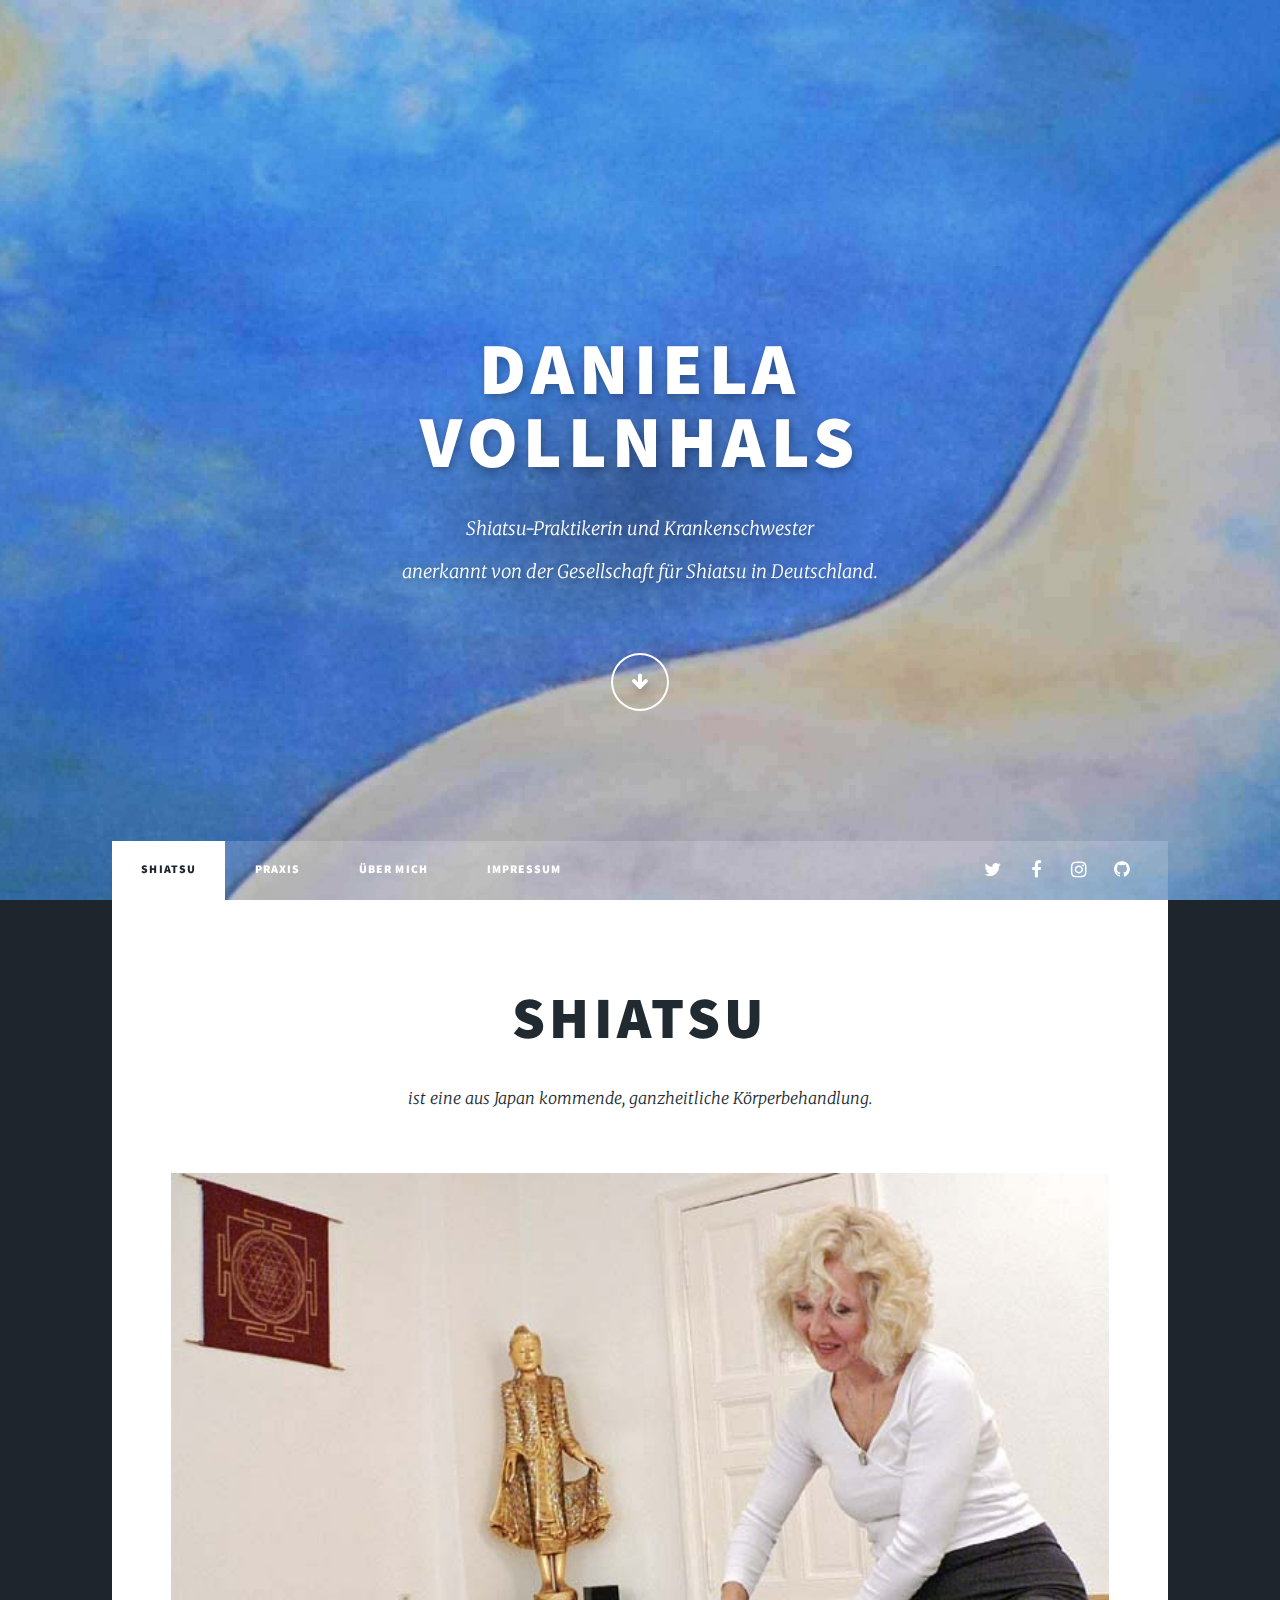
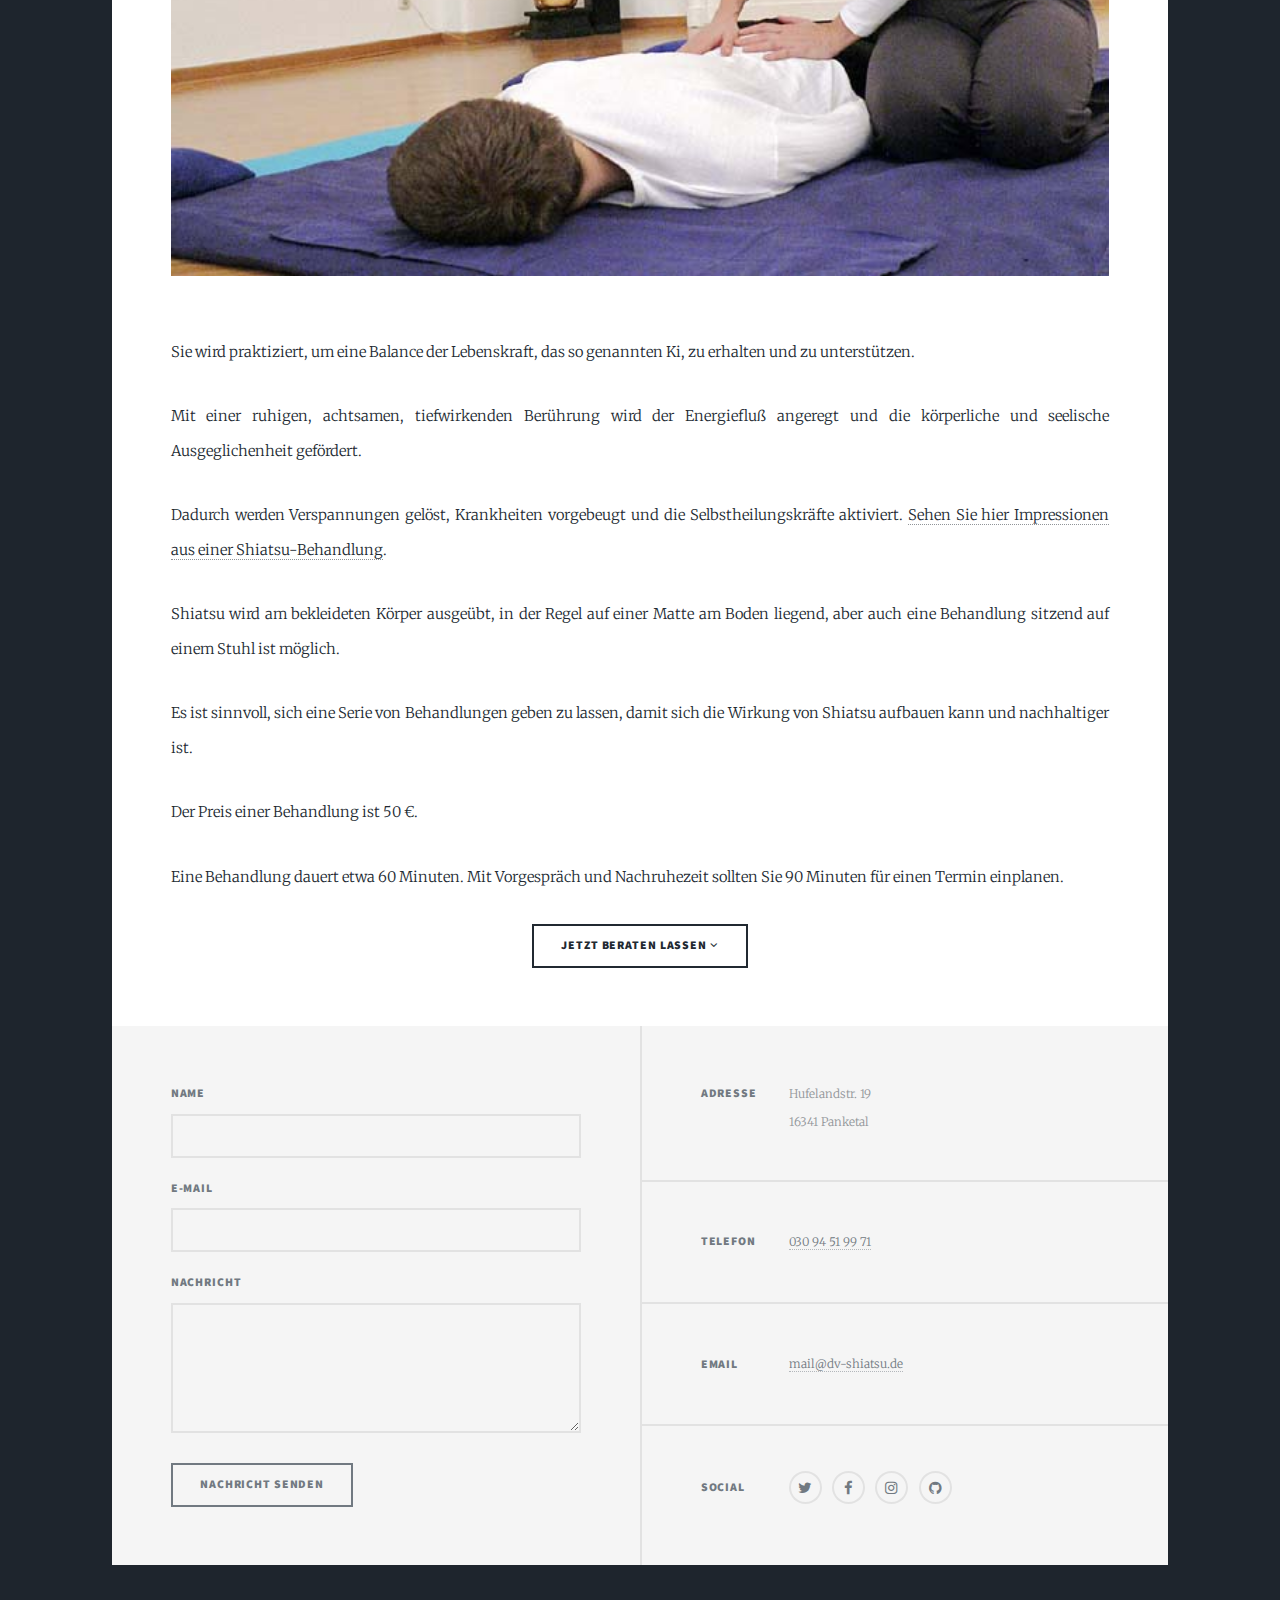
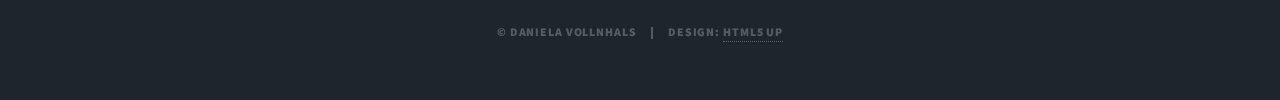
==== commit 6005b841: "build" ====
--- a/index.html
+++ b/index.html
@@ -1 +1 @@
-<!DOCTYPE HTML> <html> <head> <title>Shiatsu Daniela Vollnhals</title> <meta charset=utf-8 /> <meta name=viewport content="width=device-width, initial-scale=1, user-scalable=no"/> <link href="/stylesheets/site.css" rel=stylesheet /> <noscript><link href="/stylesheets/noscript.css" rel=stylesheet /></noscript> </head> <body class=is-preload> <div id=wrapper class=fade-in> <div id=intro> <div id=skrim> <h1>Daniela<br/> Vollnhals</h1> <p>Shiatsu-Praktikerin und Krankenschwester<br/> anerkannt von der Gesellschaft für Shiatsu in Deutschland.</p> </div> <ul class=actions> <li><a href="#header" class="button icon solo fa-arrow-down scrolly">Weiter</a></li> </ul> </div> <header id=header> <a href="index.html" class=logo>Daniela Vollnhals</a> </header> <nav id=nav> <ul class=links> <li class=" active"><a href="/" class=" active">Shiatsu</a></li> <li class=""><a href="/praxis.html" class="">Praxis</a></li> <li class=""><a href="/daniela-vollnhals.html" class="">Über mich</a></li> <li class=""><a href="/impressum.html" class="">Impressum</a></li> </ul> <ul class=icons> <li><a href="#" class="icon fa-twitter"><span class=label>Twitter</span></a></li> <li><a href="#" class="icon fa-facebook"><span class=label>Facebook</span></a></li> <li><a href="#" class="icon fa-instagram"><span class=label>Instagram</span></a></li> <li><a href="#" class="icon fa-github"><span class=label>GitHub</span></a></li> </ul> </nav> <div id=main> <section class=post> <header class=major> <h1>Shiatsu</h1> <p>ist eine aus Japan kommende, ganzheitliche Körperbehandlung.</p> </header> <div class="image main"><img src="images/sarah.jpg" alt=""/></div> <p>Sie wird praktiziert, um eine Balance der Lebenskraft, das so genannten Ki, zu erhalten und zu unterstützen.</p> <p>Mit einer ruhigen, achtsamen, tiefwirkenden Berührung wird der Energiefluß angeregt und die körperliche und seelische Ausgeglichenheit gefördert.</p> <p>Dadurch werden Verspannungen gelöst, Krankheiten vorgebeugt und die Selbstheilungskräfte aktiviert. <a href="/daniela-vollnhals.html">Sehen Sie hier Impressionen aus einer Shiatsu-Behandlung</a>.</p> <p>Shiatsu wird am bekleideten Körper ausgeübt, in der Regel auf einer Matte am Boden liegend, aber auch eine Behandlung sitzend auf einem Stuhl ist möglich.</p> <p>Es ist sinnvoll, sich eine Serie von Behandlungen geben zu lassen, damit sich die Wirkung von Shiatsu aufbauen kann und nachhaltiger ist.</p> <p>Der Preis einer Behandlung ist 50 €.</p> <p>Eine Behandlung dauert etwa 60 Minuten. Mit Vorgespräch und Nachruhezeit sollten Sie 90 Minuten für einen Termin einplanen.</p> <center style="margin-top: 1rem;"> <a href="tel:00493094519971" class=button>Jetzt beraten lassen <i class="fa fa-angle-down"></i></a> </center> </section> </div> <footer id=footer> <section> <form method=post action="https://formspree.io/lion.vollnhals@gmail.com"> <div class=fields> <div class=field> <label for=name>Name</label> <input type=text name=name id=name /> </div> <div class=field> <label for=email>E-Mail</label> <input type=text name=email id=email /> </div> <div class=field> <label for=message>Nachricht</label> <textarea name=message id=message rows=3></textarea> </div> </div> <ul class=actions> <li><input type=submit value="Nachricht senden"/></li> </ul> </form> </section> <section class="split contact"> <section class=alt> <h3>Adresse</h3> <p>Hufelandstr. 19<br/> 16341 Panketal</p> </section> <section> <h3>Telefon</h3> <p><a href="tel:00493094519971">030 94 51 99 71</a></p> </section> <section> <h3>Email</h3> <p><a href="mailto:mail@dv-shiatsu.de">mail@dv-shiatsu.de</a></p> </section> <section> <h3>Social</h3> <ul class="icons alt"> <li><a href="#" class="icon alt fa-twitter"><span class=label>Twitter</span></a></li> <li><a href="#" class="icon alt fa-facebook"><span class=label>Facebook</span></a></li> <li><a href="#" class="icon alt fa-instagram"><span class=label>Instagram</span></a></li> <li><a href="#" class="icon alt fa-github"><span class=label>GitHub</span></a></li> </ul> </section> </section> </footer> <div id=copyright> <ul><li>&copy; Daniela Vollnhals</li><li>Design: <a href="https://html5up.net">HTML5 UP</a></li></ul> </div> </div> <script src="/javascripts/site.js"></script> </body> </html>+<!DOCTYPE HTML> <html> <head> <title>Shiatsu Daniela Vollnhals</title> <meta charset=utf-8 /> <meta name=viewport content="width=device-width, initial-scale=1, user-scalable=no"/> <link href="/stylesheets/site.css" rel=stylesheet /> <noscript><link href="/stylesheets/noscript.css" rel=stylesheet /></noscript> </head> <body class=is-preload> <div id=wrapper class=fade-in> <div id=intro> <div id=skrim> <h1>Daniela<br/> Vollnhals</h1> <p>Shiatsu-Praktikerin und Krankenschwester<br/> anerkannt von der Gesellschaft für Shiatsu in Deutschland.</p> </div> <ul class=actions> <li><a href="#header" class="button icon solo fa-arrow-down scrolly">Weiter</a></li> </ul> </div> <header id=header> <a href="index.html" class=logo>Daniela Vollnhals</a> </header> <nav id=nav> <ul class=links> <li class=" active"><a href="/" class=" active">Shiatsu</a></li> <li class=""><a href="/praxis.html" class="">Praxis</a></li> <li class=""><a href="/daniela-vollnhals.html" class="">Über mich</a></li> <li class=""><a href="/impressum.html" class="">Impressum</a></li> </ul> <ul class=icons> <li><a href="#" class="icon fa-twitter"><span class=label>Twitter</span></a></li> <li><a href="#" class="icon fa-facebook"><span class=label>Facebook</span></a></li> <li><a href="#" class="icon fa-instagram"><span class=label>Instagram</span></a></li> <li><a href="#" class="icon fa-github"><span class=label>GitHub</span></a></li> </ul> </nav> <div id=main> <section class=post> <header class=major> <h1>Shiatsu</h1> <p>ist eine aus Japan kommende, ganzheitliche Körperbehandlung.</p> </header> <div class="image main"><img src="images/daniela_16.jpg" alt=""/></div> <p>Sie wird praktiziert, um eine Balance der Lebenskraft, das so genannten Ki, zu erhalten und zu unterstützen.</p> <p>Mit einer ruhigen, achtsamen, tiefwirkenden Berührung wird der Energiefluß angeregt und die körperliche und seelische Ausgeglichenheit gefördert.</p> <p>Dadurch werden Verspannungen gelöst, Krankheiten vorgebeugt und die Selbstheilungskräfte aktiviert. <a href="/daniela-vollnhals.html">Sehen Sie hier Impressionen aus einer Shiatsu-Behandlung</a>.</p> <p>Shiatsu wird am bekleideten Körper ausgeübt, in der Regel auf einer Matte am Boden liegend, aber auch eine Behandlung sitzend auf einem Stuhl ist möglich.</p> <p>Es ist sinnvoll, sich eine Serie von Behandlungen geben zu lassen, damit sich die Wirkung von Shiatsu aufbauen kann und nachhaltiger ist.</p> <p>Der Preis einer Behandlung ist 50 €.</p> <p>Eine Behandlung dauert etwa 60 Minuten. Mit Vorgespräch und Nachruhezeit sollten Sie 90 Minuten für einen Termin einplanen.</p> <center style="margin-top: 1rem;"> <a href="tel:+493094519971" class=button>Jetzt beraten lassen <i class="fa fa-angle-down"></i></a> </center> </section> </div> <footer id=footer> <section> <form method=post action="https://formspree.io/lion.vollnhals@gmail.com"> <div class=fields> <div class=field> <label for=name>Name</label> <input type=text name=name id=name /> </div> <div class=field> <label for=email>E-Mail</label> <input type=text name=email id=email /> </div> <div class=field> <label for=message>Nachricht</label> <textarea name=message id=message rows=3></textarea> </div> </div> <ul class=actions> <li><input type=submit value="Nachricht senden"/></li> </ul> </form> </section> <section class="split contact"> <section class=alt> <h3>Adresse</h3> <p>Hufelandstr. 19<br/> 16341 Panketal</p> </section> <section> <h3>Telefon</h3> <p><a href="tel:+493094519971">030 94 51 99 71</a></p> </section> <section> <h3>Email</h3> <p><a href="mailto:mail@dv-shiatsu.de">mail@dv-shiatsu.de</a></p> </section> <section> <h3>Social</h3> <ul class="icons alt"> <li><a href="#" class="icon alt fa-twitter"><span class=label>Twitter</span></a></li> <li><a href="#" class="icon alt fa-facebook"><span class=label>Facebook</span></a></li> <li><a href="#" class="icon alt fa-instagram"><span class=label>Instagram</span></a></li> <li><a href="#" class="icon alt fa-github"><span class=label>GitHub</span></a></li> </ul> </section> </section> </footer> <div id=copyright> <ul><li>&copy; Daniela Vollnhals</li><li>Design: <a href="https://html5up.net">HTML5 UP</a></li></ul> </div> </div> <script src="/javascripts/site.js"></script> </body> </html>--- a/stylesheets/site.css
+++ b/stylesheets/site.css
@@ -1 +1 @@
-@import url(font-awesome.min.css);@import url("https://fonts.googleapis.com/css?family=Merriweather:300,700,300italic,700italic|Source+Sans+Pro:900");@import url(ideal-image-slider.css);@import url(ideal-image-slider-default-theme.css);.iis-previous-nav,.iis-next-nav{background-color:unset !important}.iis-previous-nav{left:1%}.iis-next-nav{right:1%}.ball{pointer-events:none;position:absolute;width:10px;height:10px;border-radius:50%;background:gray;-webkit-animation:implode 1s ease-in-out;animation:implode 1s ease-in-out;-webkit-animation-fill-mode:both;animation-fill-mode:both}@-webkit-keyframes implode{100%{-webkit-transform:translateY(-70px);transform:translateY(-70px);opacity:0}}@keyframes implode{100%{-webkit-transform:translateY(-70px);transform:translateY(-70px);opacity:0}}html,body,div,span,applet,object,iframe,h1,h2,h3,h4,h5,h6,p,blockquote,pre,a,abbr,acronym,address,big,cite,code,del,dfn,em,img,ins,kbd,q,s,samp,small,strike,strong,sub,sup,tt,var,b,u,i,center,dl,dt,dd,ol,ul,li,fieldset,form,label,legend,table,caption,tbody,tfoot,thead,tr,th,td,article,aside,canvas,details,embed,figure,figcaption,footer,header,hgroup,menu,nav,output,ruby,section,summary,time,mark,audio,video{margin:0;padding:0;border:0;font-size:100%;font:inherit;vertical-align:baseline}article,aside,details,figcaption,figure,footer,header,hgroup,menu,nav,section{display:block}body{line-height:1}ol,ul{list-style:none}blockquote,q{quotes:none}blockquote:before,blockquote:after,q:before,q:after{content:'';content:none}table{border-collapse:collapse;border-spacing:0}body{-webkit-text-size-adjust:none}mark{background-color:transparent;color:inherit}input::-moz-focus-inner{border:0;padding:0}input,select,textarea{-moz-appearance:none;-webkit-appearance:none;-ms-appearance:none;appearance:none}@-ms-viewport{width:device-width}body{-ms-overflow-style:scrollbar}@media screen and (max-width: 480px){html,body{min-width:320px}}html{-webkit-box-sizing:border-box;box-sizing:border-box}*,*:before,*:after{-webkit-box-sizing:inherit;box-sizing:inherit}body{background-color:#1e252d}body.is-preload *,body.is-preload *:before,body.is-preload *:after{-webkit-animation:none !important;animation:none !important;-webkit-transition:none !important;transition:none !important}html{font-size:16pt}@media screen and (max-width: 1680px){html{font-size:12pt}}@media screen and (max-width: 1280px){html{font-size:11pt}}@media screen and (max-width: 360px){html{font-size:10pt}}body{color:#212931}body,input,select,textarea{font-family:"Merriweather", Georgia, serif;font-weight:300;font-size:1rem;line-height:2.375}a{-webkit-transition:color 0.2s ease-in-out, background-color 0.2s ease-in-out, border-color 0.2s ease-in-out, box-shadow 0.2s ease-in-out;-webkit-transition:color 0.2s ease-in-out, background-color 0.2s ease-in-out, border-color 0.2s ease-in-out, -webkit-box-shadow 0.2s ease-in-out;transition:color 0.2s ease-in-out, background-color 0.2s ease-in-out, border-color 0.2s ease-in-out, -webkit-box-shadow 0.2s ease-in-out;transition:color 0.2s ease-in-out, background-color 0.2s ease-in-out, border-color 0.2s ease-in-out, box-shadow 0.2s ease-in-out;transition:color 0.2s ease-in-out, background-color 0.2s ease-in-out, border-color 0.2s ease-in-out, box-shadow 0.2s ease-in-out, -webkit-box-shadow 0.2s ease-in-out;border-bottom:dotted 1px;text-decoration:none}a:hover{border-bottom-color:transparent}strong,b{font-weight:600}em,i{font-style:italic}p{text-align:justify;margin:0 0 2rem 0}h1,h2,h3,h4,h5,h6{font-family:"Source Sans Pro", Helvetica, sans-serif;font-weight:900;line-height:1.5;letter-spacing:0.075em;text-transform:uppercase;margin:0 0 1rem 0}h1 a,h2 a,h3 a,h4 a,h5 a,h6 a{border-bottom:0;color:inherit;text-decoration:none}h1{font-size:4rem;line-height:1.1;margin:0 0 2rem 0}h2{font-size:1.75rem;line-height:1.3;margin:0 0 1.5rem 0}h3{font-size:1.25rem;margin:0 0 1.5rem 0}h4{font-size:1rem}h5{font-size:0.9rem}h6{font-size:0.8rem}sub{font-size:0.8rem;position:relative;top:0.5rem}sup{font-size:0.8rem;position:relative;top:-0.5rem}blockquote{border-left:solid 4px;font-style:italic;margin:0 0 2rem 0;padding:0.5rem 0 0.5rem 2rem}code{border:solid 2px;font-family:"Courier New", monospace;font-size:0.9rem;margin:0 0.25rem;padding:0.25rem 0.65rem}pre{-webkit-overflow-scrolling:touch;font-family:"Courier New", monospace;font-size:0.9rem;margin:0 0 2rem 0}pre code{display:block;line-height:1.75;padding:1rem 1.5rem;overflow-x:auto}hr{border:0;border-bottom:solid 2px;margin:3rem 0}hr.major{margin:5rem 0}.align-left{text-align:left}.align-center{text-align:center}.align-right{text-align:right}input,select,textarea{color:#212931}a{color:#212931;border-bottom-color:rgba(33,41,49,0.5)}a:hover{border-bottom-color:transparent;color:#18bfef !important}strong,b{color:#212931}h1,h2,h3,h4,h5,h6{color:#212931}blockquote{border-left-color:#eeeeee}code{background:rgba(220,220,220,0.25);border-color:#eeeeee}hr{border-bottom-color:#eeeeee}.row{display:-webkit-box;display:-ms-flexbox;display:flex;-ms-flex-wrap:wrap;flex-wrap:wrap;-webkit-box-sizing:border-box;box-sizing:border-box;-webkit-box-align:stretch;-ms-flex-align:stretch;align-items:stretch}.row>*{-webkit-box-sizing:border-box;box-sizing:border-box}.row.gtr-uniform>*>:last-child{margin-bottom:0}.row.aln-left{-webkit-box-pack:start;-ms-flex-pack:start;justify-content:flex-start}.row.aln-center{-webkit-box-pack:center;-ms-flex-pack:center;justify-content:center}.row.aln-right{-webkit-box-pack:end;-ms-flex-pack:end;justify-content:flex-end}.row.aln-top{-webkit-box-align:start;-ms-flex-align:start;align-items:flex-start}.row.aln-middle{-webkit-box-align:center;-ms-flex-align:center;align-items:center}.row.aln-bottom{-webkit-box-align:end;-ms-flex-align:end;align-items:flex-end}.row>.imp{-webkit-box-ordinal-group:0;-ms-flex-order:-1;order:-1}.row>.col-1{width:8.3333333333%}.row>.off-1{margin-left:8.3333333333%}.row>.col-2{width:16.6666666667%}.row>.off-2{margin-left:16.6666666667%}.row>.col-3{width:25%}.row>.off-3{margin-left:25%}.row>.col-4{width:33.3333333333%}.row>.off-4{margin-left:33.3333333333%}.row>.col-5{width:41.6666666667%}.row>.off-5{margin-left:41.6666666667%}.row>.col-6{width:50%}.row>.off-6{margin-left:50%}.row>.col-7{width:58.3333333333%}.row>.off-7{margin-left:58.3333333333%}.row>.col-8{width:66.6666666667%}.row>.off-8{margin-left:66.6666666667%}.row>.col-9{width:75%}.row>.off-9{margin-left:75%}.row>.col-10{width:83.3333333333%}.row>.off-10{margin-left:83.3333333333%}.row>.col-11{width:91.6666666667%}.row>.off-11{margin-left:91.6666666667%}.row>.col-12{width:100%}.row>.off-12{margin-left:100%}.row.gtr-0{margin-top:0;margin-left:0rem}.row.gtr-0>*{padding:0 0 0 0rem}.row.gtr-0.gtr-uniform{margin-top:0rem}.row.gtr-0.gtr-uniform>*{padding-top:0rem}.row.gtr-25{margin-top:0;margin-left:-0.375rem}.row.gtr-25>*{padding:0 0 0 0.375rem}.row.gtr-25.gtr-uniform{margin-top:-0.375rem}.row.gtr-25.gtr-uniform>*{padding-top:0.375rem}.row.gtr-50{margin-top:0;margin-left:-0.75rem}.row.gtr-50>*{padding:0 0 0 0.75rem}.row.gtr-50.gtr-uniform{margin-top:-0.75rem}.row.gtr-50.gtr-uniform>*{padding-top:0.75rem}.row{margin-top:0;margin-left:-1.5rem}.row>*{padding:0 0 0 1.5rem}.row.gtr-uniform{margin-top:-1.5rem}.row.gtr-uniform>*{padding-top:1.5rem}.row.gtr-150{margin-top:0;margin-left:-2.25rem}.row.gtr-150>*{padding:0 0 0 2.25rem}.row.gtr-150.gtr-uniform{margin-top:-2.25rem}.row.gtr-150.gtr-uniform>*{padding-top:2.25rem}.row.gtr-200{margin-top:0;margin-left:-3rem}.row.gtr-200>*{padding:0 0 0 3rem}.row.gtr-200.gtr-uniform{margin-top:-3rem}.row.gtr-200.gtr-uniform>*{padding-top:3rem}@media screen and (max-width: 1680px){.row{display:-webkit-box;display:-ms-flexbox;display:flex;-ms-flex-wrap:wrap;flex-wrap:wrap;-webkit-box-sizing:border-box;box-sizing:border-box;-webkit-box-align:stretch;-ms-flex-align:stretch;align-items:stretch}.row>*{-webkit-box-sizing:border-box;box-sizing:border-box}.row.gtr-uniform>*>:last-child{margin-bottom:0}.row.aln-left{-webkit-box-pack:start;-ms-flex-pack:start;justify-content:flex-start}.row.aln-center{-webkit-box-pack:center;-ms-flex-pack:center;justify-content:center}.row.aln-right{-webkit-box-pack:end;-ms-flex-pack:end;justify-content:flex-end}.row.aln-top{-webkit-box-align:start;-ms-flex-align:start;align-items:flex-start}.row.aln-middle{-webkit-box-align:center;-ms-flex-align:center;align-items:center}.row.aln-bottom{-webkit-box-align:end;-ms-flex-align:end;align-items:flex-end}.row>.imp-xlarge{-webkit-box-ordinal-group:0;-ms-flex-order:-1;order:-1}.row>.col-1-xlarge{width:8.3333333333%}.row>.off-1-xlarge{margin-left:8.3333333333%}.row>.col-2-xlarge{width:16.6666666667%}.row>.off-2-xlarge{margin-left:16.6666666667%}.row>.col-3-xlarge{width:25%}.row>.off-3-xlarge{margin-left:25%}.row>.col-4-xlarge{width:33.3333333333%}.row>.off-4-xlarge{margin-left:33.3333333333%}.row>.col-5-xlarge{width:41.6666666667%}.row>.off-5-xlarge{margin-left:41.6666666667%}.row>.col-6-xlarge{width:50%}.row>.off-6-xlarge{margin-left:50%}.row>.col-7-xlarge{width:58.3333333333%}.row>.off-7-xlarge{margin-left:58.3333333333%}.row>.col-8-xlarge{width:66.6666666667%}.row>.off-8-xlarge{margin-left:66.6666666667%}.row>.col-9-xlarge{width:75%}.row>.off-9-xlarge{margin-left:75%}.row>.col-10-xlarge{width:83.3333333333%}.row>.off-10-xlarge{margin-left:83.3333333333%}.row>.col-11-xlarge{width:91.6666666667%}.row>.off-11-xlarge{margin-left:91.6666666667%}.row>.col-12-xlarge{width:100%}.row>.off-12-xlarge{margin-left:100%}.row.gtr-0{margin-top:0;margin-left:0rem}.row.gtr-0>*{padding:0 0 0 0rem}.row.gtr-0.gtr-uniform{margin-top:0rem}.row.gtr-0.gtr-uniform>*{padding-top:0rem}.row.gtr-25{margin-top:0;margin-left:-0.375rem}.row.gtr-25>*{padding:0 0 0 0.375rem}.row.gtr-25.gtr-uniform{margin-top:-0.375rem}.row.gtr-25.gtr-uniform>*{padding-top:0.375rem}.row.gtr-50{margin-top:0;margin-left:-0.75rem}.row.gtr-50>*{padding:0 0 0 0.75rem}.row.gtr-50.gtr-uniform{margin-top:-0.75rem}.row.gtr-50.gtr-uniform>*{padding-top:0.75rem}.row{margin-top:0;margin-left:-1.5rem}.row>*{padding:0 0 0 1.5rem}.row.gtr-uniform{margin-top:-1.5rem}.row.gtr-uniform>*{padding-top:1.5rem}.row.gtr-150{margin-top:0;margin-left:-2.25rem}.row.gtr-150>*{padding:0 0 0 2.25rem}.row.gtr-150.gtr-uniform{margin-top:-2.25rem}.row.gtr-150.gtr-uniform>*{padding-top:2.25rem}.row.gtr-200{margin-top:0;margin-left:-3rem}.row.gtr-200>*{padding:0 0 0 3rem}.row.gtr-200.gtr-uniform{margin-top:-3rem}.row.gtr-200.gtr-uniform>*{padding-top:3rem}}@media screen and (max-width: 1280px){.row{display:-webkit-box;display:-ms-flexbox;display:flex;-ms-flex-wrap:wrap;flex-wrap:wrap;-webkit-box-sizing:border-box;box-sizing:border-box;-webkit-box-align:stretch;-ms-flex-align:stretch;align-items:stretch}.row>*{-webkit-box-sizing:border-box;box-sizing:border-box}.row.gtr-uniform>*>:last-child{margin-bottom:0}.row.aln-left{-webkit-box-pack:start;-ms-flex-pack:start;justify-content:flex-start}.row.aln-center{-webkit-box-pack:center;-ms-flex-pack:center;justify-content:center}.row.aln-right{-webkit-box-pack:end;-ms-flex-pack:end;justify-content:flex-end}.row.aln-top{-webkit-box-align:start;-ms-flex-align:start;align-items:flex-start}.row.aln-middle{-webkit-box-align:center;-ms-flex-align:center;align-items:center}.row.aln-bottom{-webkit-box-align:end;-ms-flex-align:end;align-items:flex-end}.row>.imp-large{-webkit-box-ordinal-group:0;-ms-flex-order:-1;order:-1}.row>.col-1-large{width:8.3333333333%}.row>.off-1-large{margin-left:8.3333333333%}.row>.col-2-large{width:16.6666666667%}.row>.off-2-large{margin-left:16.6666666667%}.row>.col-3-large{width:25%}.row>.off-3-large{margin-left:25%}.row>.col-4-large{width:33.3333333333%}.row>.off-4-large{margin-left:33.3333333333%}.row>.col-5-large{width:41.6666666667%}.row>.off-5-large{margin-left:41.6666666667%}.row>.col-6-large{width:50%}.row>.off-6-large{margin-left:50%}.row>.col-7-large{width:58.3333333333%}.row>.off-7-large{margin-left:58.3333333333%}.row>.col-8-large{width:66.6666666667%}.row>.off-8-large{margin-left:66.6666666667%}.row>.col-9-large{width:75%}.row>.off-9-large{margin-left:75%}.row>.col-10-large{width:83.3333333333%}.row>.off-10-large{margin-left:83.3333333333%}.row>.col-11-large{width:91.6666666667%}.row>.off-11-large{margin-left:91.6666666667%}.row>.col-12-large{width:100%}.row>.off-12-large{margin-left:100%}.row.gtr-0{margin-top:0;margin-left:0rem}.row.gtr-0>*{padding:0 0 0 0rem}.row.gtr-0.gtr-uniform{margin-top:0rem}.row.gtr-0.gtr-uniform>*{padding-top:0rem}.row.gtr-25{margin-top:0;margin-left:-0.375rem}.row.gtr-25>*{padding:0 0 0 0.375rem}.row.gtr-25.gtr-uniform{margin-top:-0.375rem}.row.gtr-25.gtr-uniform>*{padding-top:0.375rem}.row.gtr-50{margin-top:0;margin-left:-0.75rem}.row.gtr-50>*{padding:0 0 0 0.75rem}.row.gtr-50.gtr-uniform{margin-top:-0.75rem}.row.gtr-50.gtr-uniform>*{padding-top:0.75rem}.row{margin-top:0;margin-left:-1.5rem}.row>*{padding:0 0 0 1.5rem}.row.gtr-uniform{margin-top:-1.5rem}.row.gtr-uniform>*{padding-top:1.5rem}.row.gtr-150{margin-top:0;margin-left:-2.25rem}.row.gtr-150>*{padding:0 0 0 2.25rem}.row.gtr-150.gtr-uniform{margin-top:-2.25rem}.row.gtr-150.gtr-uniform>*{padding-top:2.25rem}.row.gtr-200{margin-top:0;margin-left:-3rem}.row.gtr-200>*{padding:0 0 0 3rem}.row.gtr-200.gtr-uniform{margin-top:-3rem}.row.gtr-200.gtr-uniform>*{padding-top:3rem}}@media screen and (max-width: 980px){.row{display:-webkit-box;display:-ms-flexbox;display:flex;-ms-flex-wrap:wrap;flex-wrap:wrap;-webkit-box-sizing:border-box;box-sizing:border-box;-webkit-box-align:stretch;-ms-flex-align:stretch;align-items:stretch}.row>*{-webkit-box-sizing:border-box;box-sizing:border-box}.row.gtr-uniform>*>:last-child{margin-bottom:0}.row.aln-left{-webkit-box-pack:start;-ms-flex-pack:start;justify-content:flex-start}.row.aln-center{-webkit-box-pack:center;-ms-flex-pack:center;justify-content:center}.row.aln-right{-webkit-box-pack:end;-ms-flex-pack:end;justify-content:flex-end}.row.aln-top{-webkit-box-align:start;-ms-flex-align:start;align-items:flex-start}.row.aln-middle{-webkit-box-align:center;-ms-flex-align:center;align-items:center}.row.aln-bottom{-webkit-box-align:end;-ms-flex-align:end;align-items:flex-end}.row>.imp-medium{-webkit-box-ordinal-group:0;-ms-flex-order:-1;order:-1}.row>.col-1-medium{width:8.3333333333%}.row>.off-1-medium{margin-left:8.3333333333%}.row>.col-2-medium{width:16.6666666667%}.row>.off-2-medium{margin-left:16.6666666667%}.row>.col-3-medium{width:25%}.row>.off-3-medium{margin-left:25%}.row>.col-4-medium{width:33.3333333333%}.row>.off-4-medium{margin-left:33.3333333333%}.row>.col-5-medium{width:41.6666666667%}.row>.off-5-medium{margin-left:41.6666666667%}.row>.col-6-medium{width:50%}.row>.off-6-medium{margin-left:50%}.row>.col-7-medium{width:58.3333333333%}.row>.off-7-medium{margin-left:58.3333333333%}.row>.col-8-medium{width:66.6666666667%}.row>.off-8-medium{margin-left:66.6666666667%}.row>.col-9-medium{width:75%}.row>.off-9-medium{margin-left:75%}.row>.col-10-medium{width:83.3333333333%}.row>.off-10-medium{margin-left:83.3333333333%}.row>.col-11-medium{width:91.6666666667%}.row>.off-11-medium{margin-left:91.6666666667%}.row>.col-12-medium{width:100%}.row>.off-12-medium{margin-left:100%}.row.gtr-0{margin-top:0;margin-left:0rem}.row.gtr-0>*{padding:0 0 0 0rem}.row.gtr-0.gtr-uniform{margin-top:0rem}.row.gtr-0.gtr-uniform>*{padding-top:0rem}.row.gtr-25{margin-top:0;margin-left:-0.375rem}.row.gtr-25>*{padding:0 0 0 0.375rem}.row.gtr-25.gtr-uniform{margin-top:-0.375rem}.row.gtr-25.gtr-uniform>*{padding-top:0.375rem}.row.gtr-50{margin-top:0;margin-left:-0.75rem}.row.gtr-50>*{padding:0 0 0 0.75rem}.row.gtr-50.gtr-uniform{margin-top:-0.75rem}.row.gtr-50.gtr-uniform>*{padding-top:0.75rem}.row{margin-top:0;margin-left:-1.5rem}.row>*{padding:0 0 0 1.5rem}.row.gtr-uniform{margin-top:-1.5rem}.row.gtr-uniform>*{padding-top:1.5rem}.row.gtr-150{margin-top:0;margin-left:-2.25rem}.row.gtr-150>*{padding:0 0 0 2.25rem}.row.gtr-150.gtr-uniform{margin-top:-2.25rem}.row.gtr-150.gtr-uniform>*{padding-top:2.25rem}.row.gtr-200{margin-top:0;margin-left:-3rem}.row.gtr-200>*{padding:0 0 0 3rem}.row.gtr-200.gtr-uniform{margin-top:-3rem}.row.gtr-200.gtr-uniform>*{padding-top:3rem}}@media screen and (max-width: 736px){.row{display:-webkit-box;display:-ms-flexbox;display:flex;-ms-flex-wrap:wrap;flex-wrap:wrap;-webkit-box-sizing:border-box;box-sizing:border-box;-webkit-box-align:stretch;-ms-flex-align:stretch;align-items:stretch}.row>*{-webkit-box-sizing:border-box;box-sizing:border-box}.row.gtr-uniform>*>:last-child{margin-bottom:0}.row.aln-left{-webkit-box-pack:start;-ms-flex-pack:start;justify-content:flex-start}.row.aln-center{-webkit-box-pack:center;-ms-flex-pack:center;justify-content:center}.row.aln-right{-webkit-box-pack:end;-ms-flex-pack:end;justify-content:flex-end}.row.aln-top{-webkit-box-align:start;-ms-flex-align:start;align-items:flex-start}.row.aln-middle{-webkit-box-align:center;-ms-flex-align:center;align-items:center}.row.aln-bottom{-webkit-box-align:end;-ms-flex-align:end;align-items:flex-end}.row>.imp-small{-webkit-box-ordinal-group:0;-ms-flex-order:-1;order:-1}.row>.col-1-small{width:8.3333333333%}.row>.off-1-small{margin-left:8.3333333333%}.row>.col-2-small{width:16.6666666667%}.row>.off-2-small{margin-left:16.6666666667%}.row>.col-3-small{width:25%}.row>.off-3-small{margin-left:25%}.row>.col-4-small{width:33.3333333333%}.row>.off-4-small{margin-left:33.3333333333%}.row>.col-5-small{width:41.6666666667%}.row>.off-5-small{margin-left:41.6666666667%}.row>.col-6-small{width:50%}.row>.off-6-small{margin-left:50%}.row>.col-7-small{width:58.3333333333%}.row>.off-7-small{margin-left:58.3333333333%}.row>.col-8-small{width:66.6666666667%}.row>.off-8-small{margin-left:66.6666666667%}.row>.col-9-small{width:75%}.row>.off-9-small{margin-left:75%}.row>.col-10-small{width:83.3333333333%}.row>.off-10-small{margin-left:83.3333333333%}.row>.col-11-small{width:91.6666666667%}.row>.off-11-small{margin-left:91.6666666667%}.row>.col-12-small{width:100%}.row>.off-12-small{margin-left:100%}.row.gtr-0{margin-top:0;margin-left:0rem}.row.gtr-0>*{padding:0 0 0 0rem}.row.gtr-0.gtr-uniform{margin-top:0rem}.row.gtr-0.gtr-uniform>*{padding-top:0rem}.row.gtr-25{margin-top:0;margin-left:-0.375rem}.row.gtr-25>*{padding:0 0 0 0.375rem}.row.gtr-25.gtr-uniform{margin-top:-0.375rem}.row.gtr-25.gtr-uniform>*{padding-top:0.375rem}.row.gtr-50{margin-top:0;margin-left:-0.75rem}.row.gtr-50>*{padding:0 0 0 0.75rem}.row.gtr-50.gtr-uniform{margin-top:-0.75rem}.row.gtr-50.gtr-uniform>*{padding-top:0.75rem}.row{margin-top:0;margin-left:-1.5rem}.row>*{padding:0 0 0 1.5rem}.row.gtr-uniform{margin-top:-1.5rem}.row.gtr-uniform>*{padding-top:1.5rem}.row.gtr-150{margin-top:0;margin-left:-2.25rem}.row.gtr-150>*{padding:0 0 0 2.25rem}.row.gtr-150.gtr-uniform{margin-top:-2.25rem}.row.gtr-150.gtr-uniform>*{padding-top:2.25rem}.row.gtr-200{margin-top:0;margin-left:-3rem}.row.gtr-200>*{padding:0 0 0 3rem}.row.gtr-200.gtr-uniform{margin-top:-3rem}.row.gtr-200.gtr-uniform>*{padding-top:3rem}}@media screen and (max-width: 480px){.row{display:-webkit-box;display:-ms-flexbox;display:flex;-ms-flex-wrap:wrap;flex-wrap:wrap;-webkit-box-sizing:border-box;box-sizing:border-box;-webkit-box-align:stretch;-ms-flex-align:stretch;align-items:stretch}.row>*{-webkit-box-sizing:border-box;box-sizing:border-box}.row.gtr-uniform>*>:last-child{margin-bottom:0}.row.aln-left{-webkit-box-pack:start;-ms-flex-pack:start;justify-content:flex-start}.row.aln-center{-webkit-box-pack:center;-ms-flex-pack:center;justify-content:center}.row.aln-right{-webkit-box-pack:end;-ms-flex-pack:end;justify-content:flex-end}.row.aln-top{-webkit-box-align:start;-ms-flex-align:start;align-items:flex-start}.row.aln-middle{-webkit-box-align:center;-ms-flex-align:center;align-items:center}.row.aln-bottom{-webkit-box-align:end;-ms-flex-align:end;align-items:flex-end}.row>.imp-xsmall{-webkit-box-ordinal-group:0;-ms-flex-order:-1;order:-1}.row>.col-1-xsmall{width:8.3333333333%}.row>.off-1-xsmall{margin-left:8.3333333333%}.row>.col-2-xsmall{width:16.6666666667%}.row>.off-2-xsmall{margin-left:16.6666666667%}.row>.col-3-xsmall{width:25%}.row>.off-3-xsmall{margin-left:25%}.row>.col-4-xsmall{width:33.3333333333%}.row>.off-4-xsmall{margin-left:33.3333333333%}.row>.col-5-xsmall{width:41.6666666667%}.row>.off-5-xsmall{margin-left:41.6666666667%}.row>.col-6-xsmall{width:50%}.row>.off-6-xsmall{margin-left:50%}.row>.col-7-xsmall{width:58.3333333333%}.row>.off-7-xsmall{margin-left:58.3333333333%}.row>.col-8-xsmall{width:66.6666666667%}.row>.off-8-xsmall{margin-left:66.6666666667%}.row>.col-9-xsmall{width:75%}.row>.off-9-xsmall{margin-left:75%}.row>.col-10-xsmall{width:83.3333333333%}.row>.off-10-xsmall{margin-left:83.3333333333%}.row>.col-11-xsmall{width:91.6666666667%}.row>.off-11-xsmall{margin-left:91.6666666667%}.row>.col-12-xsmall{width:100%}.row>.off-12-xsmall{margin-left:100%}.row.gtr-0{margin-top:0;margin-left:0rem}.row.gtr-0>*{padding:0 0 0 0rem}.row.gtr-0.gtr-uniform{margin-top:0rem}.row.gtr-0.gtr-uniform>*{padding-top:0rem}.row.gtr-25{margin-top:0;margin-left:-0.375rem}.row.gtr-25>*{padding:0 0 0 0.375rem}.row.gtr-25.gtr-uniform{margin-top:-0.375rem}.row.gtr-25.gtr-uniform>*{padding-top:0.375rem}.row.gtr-50{margin-top:0;margin-left:-0.75rem}.row.gtr-50>*{padding:0 0 0 0.75rem}.row.gtr-50.gtr-uniform{margin-top:-0.75rem}.row.gtr-50.gtr-uniform>*{padding-top:0.75rem}.row{margin-top:0;margin-left:-1.5rem}.row>*{padding:0 0 0 1.5rem}.row.gtr-uniform{margin-top:-1.5rem}.row.gtr-uniform>*{padding-top:1.5rem}.row.gtr-150{margin-top:0;margin-left:-2.25rem}.row.gtr-150>*{padding:0 0 0 2.25rem}.row.gtr-150.gtr-uniform{margin-top:-2.25rem}.row.gtr-150.gtr-uniform>*{padding-top:2.25rem}.row.gtr-200{margin-top:0;margin-left:-3rem}.row.gtr-200>*{padding:0 0 0 3rem}.row.gtr-200.gtr-uniform{margin-top:-3rem}.row.gtr-200.gtr-uniform>*{padding-top:3rem}}@media screen and (max-width: 360px){.row{display:-webkit-box;display:-ms-flexbox;display:flex;-ms-flex-wrap:wrap;flex-wrap:wrap;-webkit-box-sizing:border-box;box-sizing:border-box;-webkit-box-align:stretch;-ms-flex-align:stretch;align-items:stretch}.row>*{-webkit-box-sizing:border-box;box-sizing:border-box}.row.gtr-uniform>*>:last-child{margin-bottom:0}.row.aln-left{-webkit-box-pack:start;-ms-flex-pack:start;justify-content:flex-start}.row.aln-center{-webkit-box-pack:center;-ms-flex-pack:center;justify-content:center}.row.aln-right{-webkit-box-pack:end;-ms-flex-pack:end;justify-content:flex-end}.row.aln-top{-webkit-box-align:start;-ms-flex-align:start;align-items:flex-start}.row.aln-middle{-webkit-box-align:center;-ms-flex-align:center;align-items:center}.row.aln-bottom{-webkit-box-align:end;-ms-flex-align:end;align-items:flex-end}.row>.imp-xxsmall{-webkit-box-ordinal-group:0;-ms-flex-order:-1;order:-1}.row>.col-1-xxsmall{width:8.3333333333%}.row>.off-1-xxsmall{margin-left:8.3333333333%}.row>.col-2-xxsmall{width:16.6666666667%}.row>.off-2-xxsmall{margin-left:16.6666666667%}.row>.col-3-xxsmall{width:25%}.row>.off-3-xxsmall{margin-left:25%}.row>.col-4-xxsmall{width:33.3333333333%}.row>.off-4-xxsmall{margin-left:33.3333333333%}.row>.col-5-xxsmall{width:41.6666666667%}.row>.off-5-xxsmall{margin-left:41.6666666667%}.row>.col-6-xxsmall{width:50%}.row>.off-6-xxsmall{margin-left:50%}.row>.col-7-xxsmall{width:58.3333333333%}.row>.off-7-xxsmall{margin-left:58.3333333333%}.row>.col-8-xxsmall{width:66.6666666667%}.row>.off-8-xxsmall{margin-left:66.6666666667%}.row>.col-9-xxsmall{width:75%}.row>.off-9-xxsmall{margin-left:75%}.row>.col-10-xxsmall{width:83.3333333333%}.row>.off-10-xxsmall{margin-left:83.3333333333%}.row>.col-11-xxsmall{width:91.6666666667%}.row>.off-11-xxsmall{margin-left:91.6666666667%}.row>.col-12-xxsmall{width:100%}.row>.off-12-xxsmall{margin-left:100%}.row.gtr-0{margin-top:0;margin-left:0rem}.row.gtr-0>*{padding:0 0 0 0rem}.row.gtr-0.gtr-uniform{margin-top:0rem}.row.gtr-0.gtr-uniform>*{padding-top:0rem}.row.gtr-25{margin-top:0;margin-left:-0.375rem}.row.gtr-25>*{padding:0 0 0 0.375rem}.row.gtr-25.gtr-uniform{margin-top:-0.375rem}.row.gtr-25.gtr-uniform>*{padding-top:0.375rem}.row.gtr-50{margin-top:0;margin-left:-0.75rem}.row.gtr-50>*{padding:0 0 0 0.75rem}.row.gtr-50.gtr-uniform{margin-top:-0.75rem}.row.gtr-50.gtr-uniform>*{padding-top:0.75rem}.row{margin-top:0;margin-left:-1.5rem}.row>*{padding:0 0 0 1.5rem}.row.gtr-uniform{margin-top:-1.5rem}.row.gtr-uniform>*{padding-top:1.5rem}.row.gtr-150{margin-top:0;margin-left:-2.25rem}.row.gtr-150>*{padding:0 0 0 2.25rem}.row.gtr-150.gtr-uniform{margin-top:-2.25rem}.row.gtr-150.gtr-uniform>*{padding-top:2.25rem}.row.gtr-200{margin-top:0;margin-left:-3rem}.row.gtr-200>*{padding:0 0 0 3rem}.row.gtr-200.gtr-uniform{margin-top:-3rem}.row.gtr-200.gtr-uniform>*{padding-top:3rem}}.box{border:solid 2px;margin-bottom:2rem;padding:1.5rem}.box>:last-child,.box>:last-child>:last-child,.box>:last-child>:last-child>:last-child{margin-bottom:0}.box.alt{border:0;border-radius:0;padding:0}.box{border-color:#eeeeee}input[type="submit"],input[type="reset"],input[type="button"],button,.button{-moz-appearance:none;-webkit-appearance:none;-ms-appearance:none;appearance:none;-webkit-transition:background-color 0.2s ease-in-out, box-shadow 0.2s ease-in-out, color 0.2s ease-in-out;-webkit-transition:background-color 0.2s ease-in-out, color 0.2s ease-in-out, -webkit-box-shadow 0.2s ease-in-out;transition:background-color 0.2s ease-in-out, color 0.2s ease-in-out, -webkit-box-shadow 0.2s ease-in-out;transition:background-color 0.2s ease-in-out, box-shadow 0.2s ease-in-out, color 0.2s ease-in-out;transition:background-color 0.2s ease-in-out, box-shadow 0.2s ease-in-out, color 0.2s ease-in-out, -webkit-box-shadow 0.2s ease-in-out;border:0;border-radius:0;cursor:pointer;display:inline-block;font-family:"Source Sans Pro", Helvetica, sans-serif;font-size:0.8rem;font-weight:900;letter-spacing:0.075em;height:3rem;line-height:3rem;padding:0 2rem;text-align:center;text-decoration:none;text-transform:uppercase;white-space:nowrap}input[type="submit"].icon:before,input[type="reset"].icon:before,input[type="button"].icon:before,button.icon:before,.button.icon:before{margin-right:0.5rem}input[type="submit"].icon.solo,input[type="reset"].icon.solo,input[type="button"].icon.solo,button.icon.solo,.button.icon.solo{position:relative;width:4rem;height:4rem;line-height:4rem;border-radius:4rem;text-indent:4rem;overflow:hidden;padding:0;white-space:nowrap}input[type="submit"].icon.solo:before,input[type="reset"].icon.solo:before,input[type="button"].icon.solo:before,button.icon.solo:before,.button.icon.solo:before{position:absolute;display:block;top:0;left:0;width:inherit;height:inherit;line-height:inherit;font-size:1.25rem;margin-right:0;text-align:center;text-indent:0}input[type="submit"].fit,input[type="reset"].fit,input[type="button"].fit,button.fit,.button.fit{width:100%}input[type="submit"].small,input[type="reset"].small,input[type="button"].small,button.small,.button.small{font-size:0.7rem;height:2.5rem;line-height:2.5rem;padding:0 1.5rem}input[type="submit"].large,input[type="reset"].large,input[type="button"].large,button.large,.button.large{font-size:0.9rem;height:3.5rem;line-height:3.5rem;padding:0 2.75rem}@media screen and (max-width: 980px){input[type="submit"],input[type="reset"],input[type="button"],button,.button{font-size:0.9rem;height:3.25rem;line-height:3.25rem}input[type="submit"].large,input[type="reset"].large,input[type="button"].large,button.large,.button.large{font-size:1rem;height:3.75rem;line-height:3.75rem}}input[type="submit"].disabled,input[type="submit"]:disabled,input[type="reset"].disabled,input[type="reset"]:disabled,input[type="button"].disabled,input[type="button"]:disabled,button.disabled,button:disabled,.button.disabled,.button:disabled{pointer-events:none;opacity:0.25}input[type="submit"],input[type="reset"],input[type="button"],button,.button{background-color:transparent;-webkit-box-shadow:inset 0 0 0 2px #212931;box-shadow:inset 0 0 0 2px #212931;color:#212931 !important}input[type="submit"]:hover,input[type="reset"]:hover,input[type="button"]:hover,button:hover,.button:hover{-webkit-box-shadow:inset 0 0 0 2px #18bfef;box-shadow:inset 0 0 0 2px #18bfef;color:#18bfef !important}input[type="submit"].primary,input[type="reset"].primary,input[type="button"].primary,button.primary,.button.primary{background-color:#212931;-webkit-box-shadow:none;box-shadow:none;color:#ffffff !important}input[type="submit"].primary:hover,input[type="reset"].primary:hover,input[type="button"].primary:hover,button.primary:hover,.button.primary:hover{background-color:#18bfef}form{margin:0 0 2rem 0}form>:last-child{margin-bottom:0}form>.fields{display:-moz-flex;display:-ms-flex;display:-webkit-box;display:-ms-flexbox;display:flex;-ms-flex-wrap:wrap;flex-wrap:wrap;width:calc(100% + 3rem);margin:-1.5rem 0 2rem -1.5rem}form>.fields>.field{-moz-flex-grow:0;-ms-flex-grow:0;-webkit-box-flex:0;-ms-flex-positive:0;flex-grow:0;-ms-flex-shrink:0;-ms-flex-negative:0;flex-shrink:0;padding:1.5rem 0 0 1.5rem;width:calc(100% - 1.5rem)}form>.fields>.field.half{width:calc(50% - 0.75rem)}form>.fields>.field.third{width:calc(100%/3 - 0.5rem)}form>.fields>.field.quarter{width:calc(25% - 0.375rem)}@media screen and (max-width: 480px){form>.fields{width:calc(100% + 3rem);margin:-1.5rem 0 2rem -1.5rem}form>.fields>.field{padding:1.5rem 0 0 1.5rem;width:calc(100% - 1.5rem)}form>.fields>.field.half{width:calc(100% - 1.5rem)}form>.fields>.field.third{width:calc(100% - 1.5rem)}form>.fields>.field.quarter{width:calc(100% - 1.5rem)}}label{display:block;font-family:"Source Sans Pro", Helvetica, sans-serif;font-weight:900;line-height:1.5;letter-spacing:0.075em;font-size:0.8rem;text-transform:uppercase;margin:0 0 0.75rem 0}@media screen and (max-width: 980px){label{font-size:0.9rem}}input[type="text"],input[type="password"],input[type="email"],select,textarea{-moz-appearance:none;-webkit-appearance:none;-ms-appearance:none;appearance:none;background:transparent;border-radius:0;border:solid 2px;color:inherit;display:block;outline:0;padding:0 1rem;text-decoration:none;width:100%}input[type="text"]:invalid,input[type="password"]:invalid,input[type="email"]:invalid,select:invalid,textarea:invalid{-webkit-box-shadow:none;box-shadow:none}select{background-size:1.25rem;background-repeat:no-repeat;background-position:calc(100% - 1rem) center;height:3rem;padding-right:3rem;text-overflow:ellipsis}select:focus::-ms-value{background-color:transparent}select::-ms-expand{display:none}input[type="text"],input[type="password"],input[type="email"],select{height:3rem}textarea{padding:0.75rem 1rem}input[type="checkbox"],input[type="radio"]{-moz-appearance:none;-webkit-appearance:none;-ms-appearance:none;appearance:none;display:block;float:left;margin-right:-2rem;opacity:0;width:1rem;z-index:-1}input[type="checkbox"]+label,input[type="radio"]+label{text-decoration:none;cursor:pointer;display:inline-block;font-size:1rem;letter-spacing:0;font-family:"Merriweather", Georgia, serif;text-transform:none;font-weight:300;padding-left:2.8rem;padding-right:1rem;position:relative}input[type="checkbox"]+label:before,input[type="radio"]+label:before{-moz-osx-font-smoothing:grayscale;-webkit-font-smoothing:antialiased;font-family:FontAwesome;font-style:normal;font-weight:normal;text-transform:none !important}input[type="checkbox"]+label:before,input[type="radio"]+label:before{border-radius:0;border:solid 2px;content:'';display:inline-block;height:1.8rem;left:0;line-height:1.725rem;position:absolute;text-align:center;top:-0.125rem;width:1.8rem}input[type="checkbox"]:checked+label:before,input[type="radio"]:checked+label:before{content:'\f00c'}input[type="checkbox"]+label:before{border-radius:0}input[type="radio"]+label:before{border-radius:100%}::-webkit-input-placeholder{opacity:1.0}:-moz-placeholder{opacity:1.0}::-moz-placeholder{opacity:1.0}:-ms-input-placeholder{opacity:1.0}label{color:#212931}input[type="text"],input[type="password"],input[type="email"],select,textarea{border-color:#eeeeee}input[type="text"]:focus,input[type="password"]:focus,input[type="email"]:focus,select:focus,textarea:focus{border-color:#18bfef}select{background-image:url("data:image/svg+xml;charset=utf8,%3Csvg xmlns='http://www.w3.org/2000/svg' width='40' height='40' preserveAspectRatio='none' viewBox='0 0 40 40'%3E%3Cpath d='M9.4,12.3l10.4,10.4l10.4-10.4c0.2-0.2,0.5-0.4,0.9-0.4c0.3,0,0.6,0.1,0.9,0.4l3.3,3.3c0.2,0.2,0.4,0.5,0.4,0.9 c0,0.4-0.1,0.6-0.4,0.9L20.7,31.9c-0.2,0.2-0.5,0.4-0.9,0.4c-0.3,0-0.6-0.1-0.9-0.4L4.3,17.3c-0.2-0.2-0.4-0.5-0.4-0.9 c0-0.4,0.1-0.6,0.4-0.9l3.3-3.3c0.2-0.2,0.5-0.4,0.9-0.4S9.1,12.1,9.4,12.3z' fill='%23eeeeee' /%3E%3C/svg%3E")}select option{background-color:#ffffff;color:#212931}.select-wrapper:before{color:#eeeeee}input[type="checkbox"]+label,input[type="radio"]+label{color:#212931}input[type="checkbox"]+label:before,input[type="radio"]+label:before{border-color:#eeeeee}input[type="checkbox"]:checked+label:before,input[type="radio"]:checked+label:before{background-color:#212931;border-color:#212931;color:#ffffff}input[type="checkbox"]:focus+label:before,input[type="radio"]:focus+label:before{border-color:#18bfef}::-webkit-input-placeholder{color:#909498 !important}:-moz-placeholder{color:#909498 !important}::-moz-placeholder{color:#909498 !important}:-ms-input-placeholder{color:#909498 !important}.formerize-placeholder{color:#909498 !important}.icon{text-decoration:none;border-bottom:none;position:relative}.icon:before{-moz-osx-font-smoothing:grayscale;-webkit-font-smoothing:antialiased;font-family:FontAwesome;font-style:normal;font-weight:normal;text-transform:none !important}.icon>.label{display:none}.image{border:0;display:inline-block;position:relative}.image img{display:block}.image.left,.image.right{max-width:40%}.image.left img,.image.right img{width:100%}.image.left{float:left;margin:0 2rem 2rem 0;top:0.75rem}.image.right{float:right;margin:0 0 2rem 2rem;top:0.75rem}.image.fit{display:block;margin:2.5rem 0;width:100%}.image.fit:first-child{margin-top:0}.image.fit img{width:100%}.image.main{display:block;margin:4rem 0;width:100%}.image.main:first-child{margin-top:0}.image.main img{width:100%}@media screen and (max-width: 736px){.image.fit{margin:2rem 0}.image.main{margin:2rem 0}}a.image{overflow:hidden}a.image img{-webkit-transition:-webkit-transform 0.2s ease-out;transition:-webkit-transform 0.2s ease-out;transition:transform 0.2s ease-out;transition:transform 0.2s ease-out, -webkit-transform 0.2s ease-out}a.image:hover img{-webkit-transform:scale(1.05);transform:scale(1.05)}ul.actions{display:-moz-flex;display:-ms-flex;display:-webkit-box;display:-ms-flexbox;display:flex;cursor:default;list-style:none;margin-left:-1rem;padding-left:0}ul.actions li{padding:0 0 0 1rem;vertical-align:middle}ul.actions.special{-moz-justify-content:center;-ms-justify-content:center;-webkit-box-pack:center;-ms-flex-pack:center;justify-content:center;width:100%;margin-left:0}ul.actions.special li:first-child{padding-left:0}ul.actions.stacked{-moz-flex-direction:column;-ms-flex-direction:column;-webkit-box-orient:vertical;-webkit-box-direction:normal;flex-direction:column;margin-left:0}ul.actions.stacked li{padding:1.3rem 0 0 0}ul.actions.stacked li:first-child{padding-top:0}ul.actions.fit{width:calc(100% + 1rem)}ul.actions.fit li{-moz-flex-grow:1;-ms-flex-grow:1;-webkit-box-flex:1;-ms-flex-positive:1;flex-grow:1;-ms-flex-shrink:1;-ms-flex-negative:1;flex-shrink:1;width:100%}ul.actions.fit li>*{width:100%}ul.actions.fit.stacked{width:100%}@media screen and (max-width: 480px){ul.actions:not(.fixed){-moz-flex-direction:column;-ms-flex-direction:column;-webkit-box-orient:vertical;-webkit-box-direction:normal;flex-direction:column;margin-left:0;width:100% !important}ul.actions:not(.fixed) li{-moz-flex-grow:1;-ms-flex-grow:1;-webkit-box-flex:1;-ms-flex-positive:1;flex-grow:1;-ms-flex-shrink:1;-ms-flex-negative:1;flex-shrink:1;padding:1rem 0 0 0;text-align:center;width:100%}ul.actions:not(.fixed) li>*{width:100%}ul.actions:not(.fixed) li:first-child{padding-top:0}ul.actions:not(.fixed) li input[type="submit"],ul.actions:not(.fixed) li input[type="reset"],ul.actions:not(.fixed) li input[type="button"],ul.actions:not(.fixed) li button,ul.actions:not(.fixed) li .button{width:100%}ul.actions:not(.fixed) li input[type="submit"].icon:before,ul.actions:not(.fixed) li input[type="reset"].icon:before,ul.actions:not(.fixed) li input[type="button"].icon:before,ul.actions:not(.fixed) li button.icon:before,ul.actions:not(.fixed) li .button.icon:before{margin-left:-0.5rem}}ul.icons{cursor:default;list-style:none;padding-left:0}ul.icons li{display:inline-block;padding:0 0.5rem 0 0;vertical-align:middle}ul.icons li:last-child{padding-right:0}ul.icons li .icon:before{width:2.25rem;height:2.25rem;line-height:2.25rem;display:inline-block;text-align:center;border-radius:100%;font-size:1.25rem}ul.icons.alt li .icon:before{-webkit-transition:color 0.2s ease-in-out, background-color 0.2s ease-in-out, border-color 0.2s ease-in-out, box-shadow 0.2s ease-in-out;-webkit-transition:color 0.2s ease-in-out, background-color 0.2s ease-in-out, border-color 0.2s ease-in-out, -webkit-box-shadow 0.2s ease-in-out;transition:color 0.2s ease-in-out, background-color 0.2s ease-in-out, border-color 0.2s ease-in-out, -webkit-box-shadow 0.2s ease-in-out;transition:color 0.2s ease-in-out, background-color 0.2s ease-in-out, border-color 0.2s ease-in-out, box-shadow 0.2s ease-in-out;transition:color 0.2s ease-in-out, background-color 0.2s ease-in-out, border-color 0.2s ease-in-out, box-shadow 0.2s ease-in-out, -webkit-box-shadow 0.2s ease-in-out;font-size:1rem}ol{list-style:decimal;margin:0 0 2rem 0;padding-left:1.25rem}ol li{padding-left:0.25rem}ul{list-style:disc;margin:0 0 2rem 0;padding-left:1rem}ul li{padding-left:0.5rem}ul.divided{list-style:none;padding-left:0}ul.divided li{border-top:solid 1px;padding:0.5rem 0}ul.divided li:first-child{border-top:0;padding-top:0}dl{margin:0 0 2rem 0}dl dt{display:block;font-weight:600;margin:0 0 1rem 0}dl dd{margin-left:2rem}ul.divided li{border-top-color:#eeeeee}ul.icons li a.icon:hover:before{color:#18bfef}ul.icons.alt li .icon:before{-webkit-box-shadow:inset 0 0 0 2px #eeeeee;box-shadow:inset 0 0 0 2px #eeeeee}ul.icons.alt li a.icon:hover:before{-webkit-box-shadow:inset 0 0 0 2px #18bfef;box-shadow:inset 0 0 0 2px #18bfef}section.special,article.special{text-align:center}header{cursor:default}header>.date{display:block;font-size:0.8rem;height:1;margin:0 0 1rem 0;position:relative}header>p{font-style:italic}header>h1+p{font-size:1.1rem;margin-top:-0.5rem;line-height:2}header>h2+p{font-size:1rem;margin-top:-0.75rem}header>h3+p{font-size:0.9rem;margin-top:-0.75rem}header>h4+p{font-size:0.8rem;margin-top:-0.75rem}header.major{margin:0 0 4rem 0;text-align:center}header.major>:last-child{margin-bottom:0}header.major>p{margin-top:0;text-align:center}header.major>.date{font-size:1rem;margin:0 0 4rem 0}header.major>.date:before,header.major>.date:after{content:'';display:block;position:absolute;top:50%;width:calc(50% - 6rem);border-top:solid 2px}header.major>.date:before{left:0}header.major>.date:after{right:0}@media screen and (max-width: 980px){header br{display:none}}@media screen and (max-width: 736px){header.major{margin:0 0 2rem 0}}header.major .date:before,header.major .date:after{border-top-color:#eeeeee}.table-wrapper{-webkit-overflow-scrolling:touch;overflow-x:auto}table{margin:0 0 2rem 0;width:100%}table tbody tr{border:solid 1px;border-left:0;border-right:0}table td{padding:0.75rem 0.75rem}table th{font-family:"Source Sans Pro", Helvetica, sans-serif;font-size:0.8rem;font-weight:900;letter-spacing:0.075em;line-height:1.5;padding:0 0.75rem 0.75rem 0.75rem;text-align:left;text-transform:uppercase}@media screen and (max-width: 980px){table th{font-size:0.9rem}}table thead{border-bottom:solid 2px}table tfoot{border-top:solid 2px}table.alt{border-collapse:separate}table.alt tbody tr td{border:solid 1px;border-left-width:0;border-top-width:0}table.alt tbody tr td:first-child{border-left-width:1px}table.alt tbody tr:first-child td{border-top-width:1px}table.alt thead{border-bottom:0}table.alt tfoot{border-top:0}table tbody tr{border-color:#eeeeee}table tbody tr:nth-child(2n+1){background-color:rgba(220,220,220,0.25)}table th{color:#212931}table thead{border-bottom-color:#eeeeee}table tfoot{border-top-color:#eeeeee}table.alt tbody tr td{border-color:#eeeeee}.pagination{display:-moz-inline-flex;display:-ms-inline-flex;display:-webkit-inline-box;display:-ms-inline-flexbox;display:inline-flex;-moz-user-select:none;-webkit-user-select:none;-ms-user-select:none;user-select:none;cursor:default;list-style:none;margin:0 0 2rem 2px;padding:0}.pagination a,.pagination span{-webkit-transition:background-color 0.2s ease-in-out, border-color 0.2s ease-in-out, box-shadow 0.2s ease-in-out, color 0.2s ease-in-out;-webkit-transition:background-color 0.2s ease-in-out, border-color 0.2s ease-in-out, color 0.2s ease-in-out, -webkit-box-shadow 0.2s ease-in-out;transition:background-color 0.2s ease-in-out, border-color 0.2s ease-in-out, color 0.2s ease-in-out, -webkit-box-shadow 0.2s ease-in-out;transition:background-color 0.2s ease-in-out, border-color 0.2s ease-in-out, box-shadow 0.2s ease-in-out, color 0.2s ease-in-out;transition:background-color 0.2s ease-in-out, border-color 0.2s ease-in-out, box-shadow 0.2s ease-in-out, color 0.2s ease-in-out, -webkit-box-shadow 0.2s ease-in-out;border:solid 2px;display:inline-block;font-family:"Source Sans Pro", Helvetica, sans-serif;font-size:0.8rem;font-weight:900;height:3rem;letter-spacing:0.075em;line-height:calc(3rem - 4px);margin-left:-2px;min-width:3rem;position:relative;text-align:center;text-decoration:none;text-transform:uppercase}.pagination .next,.pagination .previous{text-decoration:none;padding:0 1.75rem}.pagination .next:before,.pagination .previous:before{-moz-osx-font-smoothing:grayscale;-webkit-font-smoothing:antialiased;font-family:FontAwesome;font-style:normal;font-weight:normal;text-transform:none !important}.pagination .next:before,.pagination .previous:before{display:inline-block;color:inherit !important}.pagination .previous:before{content:'\f104';margin-right:0.9375em}.pagination .next:before{content:'\f105';float:right;margin-left:0.9375em}@media screen and (max-width: 980px){.pagination a,.pagination span{font-size:0.9rem}}@media screen and (max-width: 480px){.pagination .page,.pagination .extra{display:none}}.pagination a,.pagination span{border-color:#eeeeee}.pagination a{color:#212931 !important}.pagination a:hover{color:#18bfef !important;border-color:#18bfef;z-index:1}.pagination a:hover+a,.pagination a:hover+span{border-left-color:#18bfef}.pagination a.active{background-color:#eeeeee}.pagination span{color:#eeeeee}#wrapper{-webkit-transition:opacity 0.5s ease;transition:opacity 0.5s ease;position:relative;z-index:1;overflow:hidden}#wrapper>.bg{position:absolute;top:0;left:0;width:100%;height:100%;background-color:#212931;background-image:-webkit-gradient(linear, left bottom, left top, from(rgba(0,0,0,0.1)), to(rgba(0,0,0,0.1))),url("../../images/bg.jpg");background-image:linear-gradient(0deg, rgba(0,0,0,0.1), rgba(0,0,0,0.1)),url("../../images/bg.jpg");background-size:cover;background-position:center,								center,														top center;background-repeat:repeat,								no-repeat,													no-repeat;background-attachment:scroll,								scroll,														scroll;z-index:-1}#wrapper>.bg.fixed{position:fixed;width:100vw;height:100vh}#wrapper.fade-in:before{pointer-events:none;-webkit-transition:opacity 1s ease-in-out;transition:opacity 1s ease-in-out;-webkit-transition-delay:0.75s;transition-delay:0.75s;background:#1e252d;content:'';display:block;height:100%;left:0;opacity:0;position:fixed;top:0;width:100%}body.is-preload #wrapper.fade-in:before{opacity:1}#intro{color:#ffffff;padding:8rem 4rem 10rem 4rem;-moz-align-items:center;-ms-align-items:center;-webkit-box-align:center;-ms-flex-align:center;align-items:center;display:-moz-flex;display:-ms-flex;display:-webkit-box;display:-ms-flexbox;display:flex;-moz-flex-direction:column;-ms-flex-direction:column;-webkit-box-orient:vertical;-webkit-box-direction:normal;flex-direction:column;-moz-justify-content:-moz-flex-end;-ms-justify-content:-ms-flex-end;-webkit-box-pack:end;-ms-flex-pack:end;justify-content:flex-end;-webkit-transition:opacity 1s ease, -webkit-transform 1s ease;transition:opacity 1s ease, -webkit-transform 1s ease;transition:opacity 1s ease, transform 1s ease;transition:opacity 1s ease, transform 1s ease, -webkit-transform 1s ease;position:relative;cursor:default;text-align:center;z-index:1;min-height:100vh;text-shadow:2px 4px 10px rgba(0,0,0,0.3)}#intro #skrim{background-image:radial-gradient(rgba(0,0,0,0.3), transparent 70%, transparent 100%)}#intro input,#intro select,#intro textarea{color:#ffffff}#intro a{color:#ffffff;border-bottom-color:rgba(255,255,255,0.5)}#intro a:hover{border-bottom-color:transparent;color:#18bfef !important}#intro strong,#intro b{color:#ffffff}#intro h1,#intro h2,#intro h3,#intro h4,#intro h5,#intro h6{color:#ffffff}#intro blockquote{border-left-color:#ffffff}#intro code{background:rgba(255,255,255,0.075);border-color:#ffffff}#intro hr{border-bottom-color:#ffffff}#intro input[type="submit"],#intro input[type="reset"],#intro input[type="button"],#intro button,#intro .button{background-color:transparent;-webkit-box-shadow:inset 0 0 0 2px #ffffff;box-shadow:inset 0 0 0 2px #ffffff;color:#ffffff !important}#intro input[type="submit"]:hover,#intro input[type="reset"]:hover,#intro input[type="button"]:hover,#intro button:hover,#intro .button:hover{-webkit-box-shadow:inset 0 0 0 2px #18bfef;box-shadow:inset 0 0 0 2px #18bfef;color:#18bfef !important}#intro input[type="submit"].primary,#intro input[type="reset"].primary,#intro input[type="button"].primary,#intro button.primary,#intro .button.primary{background-color:#ffffff;-webkit-box-shadow:none;box-shadow:none;color:#1e252d !important}#intro input[type="submit"].primary:hover,#intro input[type="reset"].primary:hover,#intro input[type="button"].primary:hover,#intro button.primary:hover,#intro .button.primary:hover{background-color:#18bfef}#intro h1{font-size:5rem;line-height:1}#intro p{font-size:1.25rem;font-style:italic;margin-top:-0.25rem;margin-bottom:4rem;text-align:center}#intro+#header{margin-top:-20rem}#intro+#header .logo{-webkit-transform:translateY(2rem);transform:translateY(2rem);opacity:0;visibility:hidden}#intro.hidden{pointer-events:none;-webkit-transform:translateY(3rem);transform:translateY(3rem);-webkit-transition:opacity 0.5s ease, -webkit-transform 0.5s ease, visibility 0.5s;-webkit-transition:opacity 0.5s ease, visibility 0.5s, -webkit-transform 0.5s ease;transition:opacity 0.5s ease, visibility 0.5s, -webkit-transform 0.5s ease;transition:opacity 0.5s ease, transform 0.5s ease, visibility 0.5s;transition:opacity 0.5s ease, transform 0.5s ease, visibility 0.5s, -webkit-transform 0.5s ease;opacity:0;visibility:hidden}#intro.hidden+#header .logo{-webkit-transform:translateY(0);transform:translateY(0);opacity:1;visibility:visible}body.is-preload #intro{-webkit-transform:translateY(2rem);transform:translateY(2rem);opacity:0}body.is-preload #intro:not(.hidden)+#header+#nav{-webkit-transform:translateY(4rem);transform:translateY(4rem);opacity:0}@media screen and (max-width: 980px){#intro{padding:4rem 4rem 2rem 4rem;min-height:90vh}#intro p br{display:none}#intro+#header{margin-top:-14rem}}@media screen and (max-width: 736px){#intro{padding:3rem 2rem 1rem 2rem;min-height:80vh}#intro h1{font-size:3.25rem;line-height:1.1;margin-bottom:1rem}#intro p{font-size:1rem;margin-top:0rem}#intro .actions{display:none}}#header{color:#ffffff;-moz-align-items:center;-ms-align-items:center;-webkit-box-align:center;-ms-flex-align:center;align-items:center;display:-moz-flex;display:-ms-flex;display:-webkit-box;display:-ms-flexbox;display:flex;-moz-flex-direction:column;-ms-flex-direction:column;-webkit-box-orient:vertical;-webkit-box-direction:normal;flex-direction:column;-moz-justify-content:-moz-flex-end;-ms-justify-content:-ms-flex-end;-webkit-box-pack:end;-ms-flex-pack:end;justify-content:flex-end;pointer-events:none;-moz-user-select:none;-webkit-user-select:none;-ms-user-select:none;user-select:none;height:20rem;padding-bottom:8rem;position:relative;text-align:center;z-index:2}#header input,#header select,#header textarea{color:#ffffff}#header a{color:#ffffff;border-bottom-color:rgba(255,255,255,0.5)}#header a:hover{border-bottom-color:transparent;color:#18bfef !important}#header strong,#header b{color:#ffffff}#header h1,#header h2,#header h3,#header h4,#header h5,#header h6{color:#ffffff}#header blockquote{border-left-color:#ffffff}#header code{background:rgba(255,255,255,0.075);border-color:#ffffff}#header hr{border-bottom-color:#ffffff}#header .logo{-webkit-transition:border-color 0.2s ease-in-out, color 0.2s ease-in-out, opacity 0.5s ease, -webkit-transform 0.5s ease, visibility 0.5s;-webkit-transition:border-color 0.2s ease-in-out, color 0.2s ease-in-out, opacity 0.5s ease, visibility 0.5s, -webkit-transform 0.5s ease;transition:border-color 0.2s ease-in-out, color 0.2s ease-in-out, opacity 0.5s ease, visibility 0.5s, -webkit-transform 0.5s ease;transition:border-color 0.2s ease-in-out, color 0.2s ease-in-out, opacity 0.5s ease, transform 0.5s ease, visibility 0.5s;transition:border-color 0.2s ease-in-out, color 0.2s ease-in-out, opacity 0.5s ease, transform 0.5s ease, visibility 0.5s, -webkit-transform 0.5s ease;pointer-events:auto;border-style:solid;border-color:#ffffff;border-width:5px !important;font-family:"Source Sans Pro", Helvetica, sans-serif;font-size:2.25rem;font-weight:900;letter-spacing:0.075em;line-height:1;padding:1rem 1.75rem;text-transform:uppercase;visibility:visible}#header .logo:hover{border-color:#18bfef !important;color:#18bfef !important}@media screen and (max-width: 980px){#header{height:14rem;padding-bottom:4rem}}@media screen and (max-width: 736px){#header{padding-bottom:3rem}#header .logo{font-size:1.75rem;border-width:3px !important}}#nav{color:#ffffff;display:-moz-flex;display:-ms-flex;display:-webkit-box;display:-ms-flexbox;display:flex;-webkit-transition:-webkit-transform 1s ease, opacity 1s ease;-webkit-transition:opacity 1s ease, -webkit-transform 1s ease;transition:opacity 1s ease, -webkit-transform 1s ease;transition:transform 1s ease, opacity 1s ease;transition:transform 1s ease, opacity 1s ease, -webkit-transform 1s ease;background:rgba(255,255,255,0.175);height:4rem;line-height:4rem;margin:-4rem auto 0 auto;overflow:hidden;padding:0 2rem 0 0;position:relative;width:calc(100% - 4rem);max-width:72rem;z-index:2}#nav ul.divided li{border-top-color:#ffffff}#nav ul.icons li a.icon:hover:before{color:#18bfef}#nav ul.icons.alt li .icon:before{-webkit-box-shadow:inset 0 0 0 2px #ffffff;box-shadow:inset 0 0 0 2px #ffffff}#nav ul.icons.alt li a.icon:hover:before{-webkit-box-shadow:inset 0 0 0 2px #18bfef;box-shadow:inset 0 0 0 2px #18bfef}#nav input,#nav select,#nav textarea{color:#ffffff}#nav a{color:#ffffff;border-bottom-color:rgba(255,255,255,0.5)}#nav a:hover{border-bottom-color:transparent;color:#18bfef !important}#nav strong,#nav b{color:#ffffff}#nav h1,#nav h2,#nav h3,#nav h4,#nav h5,#nav h6{color:#ffffff}#nav blockquote{border-left-color:#ffffff}#nav code{background:rgba(255,255,255,0.075);border-color:#ffffff}#nav hr{border-bottom-color:#ffffff}#nav ul.links{display:-moz-flex;display:-ms-flex;display:-webkit-box;display:-ms-flexbox;display:flex;-moz-flex-grow:1;-ms-flex-grow:1;-webkit-box-flex:1;-ms-flex-positive:1;flex-grow:1;-ms-flex-shrink:1;-ms-flex-negative:1;flex-shrink:1;font-family:"Source Sans Pro", Helvetica, sans-serif;font-weight:900;letter-spacing:0.075em;list-style:none;margin-bottom:0;padding-left:0;text-transform:uppercase}#nav ul.links li{display:block;padding-left:0}#nav ul.links li a{-webkit-transition:background-color 0.2s ease-in-out, color 0.2s ease-in-out;transition:background-color 0.2s ease-in-out, color 0.2s ease-in-out;display:block;font-size:0.8rem;outline:none;padding:0 2rem}#nav ul.links li a:hover{color:inherit !important;background-color:rgba(255,255,255,0.1)}#nav ul.links li.active{background-color:#ffffff}#nav ul.links li.active a{color:#1e252d}#nav ul.links li.active a:hover{color:#18bfef !important}#nav ul.icons{-moz-flex-grow:0;-ms-flex-grow:0;-webkit-box-flex:0;-ms-flex-positive:0;flex-grow:0;-ms-flex-shrink:0;-ms-flex-negative:0;flex-shrink:0;margin-bottom:0}@media screen and (max-width: 980px){#nav{display:none}}#main{background-color:#ffffff;position:relative;margin:0 auto;width:calc(100% - 4rem);max-width:72rem;z-index:2}#main>*{padding:4rem 4rem 2rem 4rem;border-top:solid 2px #eeeeee;margin:0}#main>*:first-child{border-top:0}#main>footer{text-align:center}#main>.post{padding:8rem 8rem 6rem 8rem}#main>.post header.major>.date{margin-top:-2rem}#main>.post header.major>h1,#main>.post header.major h2{font-size:4rem;line-height:1.1;margin:0 0 2rem 0}#main>.post.featured{text-align:center}@media screen and (max-width: 1280px){#main>.post{padding:6rem 4rem 4rem 4rem}}@media screen and (max-width: 736px){#main>.post{padding:4rem 2rem 2rem 2rem}#main>.post header.major>.date{margin-top:-1rem;margin-bottom:2rem}#main>.post header.major>h1,#main>.post header.major h2{font-size:2.5rem;line-height:1.2;margin:0 0 1.5rem 0}}#main>.posts{display:-moz-flex;display:-ms-flex;display:-webkit-box;display:-ms-flexbox;display:flex;-ms-flex-wrap:wrap;flex-wrap:wrap;-moz-align-items:-moz-stretch;-ms-align-items:-ms-stretch;-webkit-box-align:stretch;-ms-flex-align:stretch;align-items:stretch;text-align:center;width:100%;padding:0}#main>.posts>*{-ms-flex-shrink:1;-ms-flex-negative:1;flex-shrink:1;-moz-flex-grow:0;-ms-flex-grow:0;-webkit-box-flex:0;-ms-flex-positive:0;flex-grow:0}#main>.posts>*{width:50%}#main>.posts>*{padding:4rem;width:50%}#main>.posts>article{border-color:#eeeeee;border-left-width:2px;border-style:solid;border-top-width:2px;text-align:center}#main>.posts>article>:last-child{margin-bottom:0}#main>.posts>article:nth-child(2n-1){border-left-width:0}#main>.posts>article:nth-child(-n+2){border-top-width:0}@media screen and (max-width: 980px){#main>.posts>*{width:50%}#main>.posts>*{padding:2.5rem;width:50%}}@media screen and (max-width: 736px){#main>.posts>*{width:100%}#main>.posts>*{padding:2rem;width:100%}#main>.posts>article:nth-child(2n-1){border-left-width:2px}#main>.posts>article:nth-child(-n+2){border-top-width:2px}#main>.posts>article:nth-child(n){border-left-width:0}#main>.posts>article:nth-child(-n+1){border-top-width:0}#main>.posts>article .image{max-width:25rem;margin-left:auto;margin-right:auto}}@media screen and (max-width: 736px){#main>*{padding:2rem 2rem 0.1rem 2rem}}@media screen and (max-width: 480px){#main{width:100%}}#footer{color:#717981;display:-moz-flex;display:-ms-flex;display:-webkit-box;display:-ms-flexbox;display:flex;background-color:#f5f5f5;color:#909498;cursor:default;position:relative;margin:0 auto;width:calc(100% - 4rem);max-width:72rem;z-index:2}#footer input,#footer select,#footer textarea{color:#717981}#footer a{color:#717981;border-bottom-color:rgba(113,121,129,0.5)}#footer a:hover{border-bottom-color:transparent;color:#18bfef !important}#footer strong,#footer b{color:#717981}#footer h1,#footer h2,#footer h3,#footer h4,#footer h5,#footer h6{color:#717981}#footer blockquote{border-left-color:#e2e2e2}#footer code{background:rgba(220,220,220,0.5);border-color:#e2e2e2}#footer hr{border-bottom-color:#e2e2e2}#footer .box{border-color:#e2e2e2}#footer input[type="submit"],#footer input[type="reset"],#footer input[type="button"],#footer button,#footer .button{background-color:transparent;-webkit-box-shadow:inset 0 0 0 2px #717981;box-shadow:inset 0 0 0 2px #717981;color:#717981 !important}#footer input[type="submit"]:hover,#footer input[type="reset"]:hover,#footer input[type="button"]:hover,#footer button:hover,#footer .button:hover{-webkit-box-shadow:inset 0 0 0 2px #18bfef;box-shadow:inset 0 0 0 2px #18bfef;color:#18bfef !important}#footer input[type="submit"].primary,#footer input[type="reset"].primary,#footer input[type="button"].primary,#footer button.primary,#footer .button.primary{background-color:#717981;-webkit-box-shadow:none;box-shadow:none;color:#f5f5f5 !important}#footer input[type="submit"].primary:hover,#footer input[type="reset"].primary:hover,#footer input[type="button"].primary:hover,#footer button.primary:hover,#footer .button.primary:hover{background-color:#18bfef}#footer label{color:#717981}#footer input[type="text"],#footer input[type="password"],#footer input[type="email"],#footer select,#footer textarea{border-color:#e2e2e2}#footer input[type="text"]:focus,#footer input[type="password"]:focus,#footer input[type="email"]:focus,#footer select:focus,#footer textarea:focus{border-color:#18bfef}#footer select{background-image:url("data:image/svg+xml;charset=utf8,%3Csvg xmlns='http://www.w3.org/2000/svg' width='40' height='40' preserveAspectRatio='none' viewBox='0 0 40 40'%3E%3Cpath d='M9.4,12.3l10.4,10.4l10.4-10.4c0.2-0.2,0.5-0.4,0.9-0.4c0.3,0,0.6,0.1,0.9,0.4l3.3,3.3c0.2,0.2,0.4,0.5,0.4,0.9 c0,0.4-0.1,0.6-0.4,0.9L20.7,31.9c-0.2,0.2-0.5,0.4-0.9,0.4c-0.3,0-0.6-0.1-0.9-0.4L4.3,17.3c-0.2-0.2-0.4-0.5-0.4-0.9 c0-0.4,0.1-0.6,0.4-0.9l3.3-3.3c0.2-0.2,0.5-0.4,0.9-0.4S9.1,12.1,9.4,12.3z' fill='%23e2e2e2' /%3E%3C/svg%3E")}#footer select option{background-color:#f5f5f5;color:#717981}#footer .select-wrapper:before{color:#e2e2e2}#footer input[type="checkbox"]+label,#footer input[type="radio"]+label{color:#717981}#footer input[type="checkbox"]+label:before,#footer input[type="radio"]+label:before{border-color:#e2e2e2}#footer input[type="checkbox"]:checked+label:before,#footer input[type="radio"]:checked+label:before{background-color:#717981;border-color:#717981;color:#f5f5f5}#footer input[type="checkbox"]:focus+label:before,#footer input[type="radio"]:focus+label:before{border-color:#18bfef}#footer ::-webkit-input-placeholder{color:#b3b7bb !important}#footer :-moz-placeholder{color:#b3b7bb !important}#footer ::-moz-placeholder{color:#b3b7bb !important}#footer :-ms-input-placeholder{color:#b3b7bb !important}#footer .formerize-placeholder{color:#b3b7bb !important}#footer ul.divided li{border-top-color:#e2e2e2}#footer ul.icons li a.icon:hover:before{color:#18bfef}#footer ul.icons.alt li .icon:before{-webkit-box-shadow:inset 0 0 0 2px #e2e2e2;box-shadow:inset 0 0 0 2px #e2e2e2}#footer ul.icons.alt li a.icon:hover:before{-webkit-box-shadow:inset 0 0 0 2px #18bfef;box-shadow:inset 0 0 0 2px #18bfef}#footer header.major .date:before,#footer header.major .date:after{border-top-color:#e2e2e2}#footer table tbody tr{border-color:#e2e2e2}#footer table tbody tr:nth-child(2n+1){background-color:rgba(220,220,220,0.5)}#footer table th{color:#717981}#footer table thead{border-bottom-color:#e2e2e2}#footer table tfoot{border-top-color:#e2e2e2}#footer table.alt tbody tr td{border-color:#e2e2e2}#footer .pagination a,#footer .pagination span{border-color:#e2e2e2}#footer .pagination a{color:#717981 !important}#footer .pagination a:hover{color:#18bfef !important;border-color:#18bfef;z-index:1}#footer .pagination a:hover+a,#footer .pagination a:hover+span{border-left-color:#18bfef}#footer .pagination a.active{background-color:#e2e2e2}#footer .pagination span{color:#e2e2e2}#footer>section{-ms-flex-basis:50%;-ms-flex-preferred-size:50%;flex-basis:50%;-moz-flex-grow:1;-ms-flex-grow:1;-webkit-box-flex:1;-ms-flex-positive:1;flex-grow:1;-ms-flex-shrink:1;-ms-flex-negative:1;flex-shrink:1;padding:4rem 4rem 2rem 4rem;border-left:solid 2px #e2e2e2}#footer>section:first-child{border-left:0}#footer>section.split{display:-moz-flex;display:-ms-flex;display:-webkit-box;display:-ms-flexbox;display:flex;-moz-flex-direction:column;-ms-flex-direction:column;-webkit-box-orient:vertical;-webkit-box-direction:normal;flex-direction:column;padding:0}#footer>section.split>section{padding:3rem 4rem 1rem 4rem;border-top:solid 2px #e2e2e2}#footer>section.split>section:first-child{padding:5rem 4rem 1rem 4rem;border-top:0}#footer>section.split>section:last-child{padding:3rem 4rem 3rem 4rem}#footer>section.split.contact>section{display:-moz-flex;display:-ms-flex;display:-webkit-box;display:-ms-flexbox;display:flex;-moz-align-items:center;-ms-align-items:center;-webkit-box-align:center;-ms-flex-align:center;align-items:center;padding:3.15rem 4rem}#footer>section.split.contact>section>*{margin-bottom:0}#footer>section.split.contact>section>:first-child{-ms-flex-shrink:0;-ms-flex-negative:0;flex-shrink:0;-moz-flex-grow:0;-ms-flex-grow:0;-webkit-box-flex:0;-ms-flex-positive:0;flex-grow:0;width:6rem}#footer>section.split.contact>section>:last-child{-ms-flex-shrink:1;-ms-flex-negative:1;flex-shrink:1;-moz-flex-grow:1;-ms-flex-grow:1;-webkit-box-flex:1;-ms-flex-positive:1;flex-grow:1}#footer>section.split.contact>section:first-child{padding:4rem 4rem 3rem 4rem}#footer>section.split.contact>section:last-child{padding:3rem 4rem 4rem 4rem}#footer>section.split.contact>section.alt{-moz-align-items:-moz-flex-start;-ms-align-items:-ms-flex-start;-webkit-box-align:start;-ms-flex-align:start;align-items:flex-start}#footer>section.split.contact>section.alt>:last-child{margin-top:-0.325rem}#footer form label,#footer h3,#footer p{font-size:0.8rem}@media screen and (max-width: 980px){#footer{display:block}#footer>section{border-top:solid 2px #e2e2e2}#footer>section:first-child{border-top:0}#footer>section.split>section{padding:4rem 4rem 2rem 4rem}#footer>section.split>section:first-child{padding:4rem 4rem 2rem 4rem}#footer>section.split>section:last-child{padding:4rem 4rem 2rem 4rem}#footer>section.split.contact>section{padding:4rem}#footer>section.split.contact>section:first-child{padding:4rem}#footer>section.split.contact>section:last-child{padding:4rem}#footer form label,#footer h3,#footer p{font-size:0.9rem}}@media screen and (max-width: 736px){#footer>section{padding:2rem 2rem 0.1rem 2rem}#footer>section.split>section{padding:2rem 2rem 0.1rem 2rem}#footer>section.split>section:first-child{padding:2rem 2rem 0.1rem 2rem}#footer>section.split>section:last-child{padding:2rem 2rem 0.1rem 2rem}#footer>section.split.contact>section{padding:2rem}#footer>section.split.contact>section:first-child{padding:2rem}#footer>section.split.contact>section:last-child{padding:2rem}}@media screen and (max-width: 480px){#footer{width:100%}}#copyright{color:#ffffff;position:relative;color:rgba(255,255,255,0.25);cursor:default;font-family:"Source Sans Pro", Helvetica, sans-serif;font-size:0.8rem;font-weight:900;letter-spacing:0.075em;line-height:1.5;text-align:center;text-transform:uppercase;margin:4rem auto 8rem auto;width:calc(100% - 4rem);max-width:72rem;z-index:2}#copyright input,#copyright select,#copyright textarea{color:#ffffff}#copyright a{color:#ffffff;border-bottom-color:rgba(255,255,255,0.5)}#copyright a:hover{border-bottom-color:transparent;color:#18bfef !important}#copyright strong,#copyright b{color:#ffffff}#copyright h1,#copyright h2,#copyright h3,#copyright h4,#copyright h5,#copyright h6{color:#ffffff}#copyright blockquote{border-left-color:#ffffff}#copyright code{background:rgba(255,255,255,0.075);border-color:#ffffff}#copyright hr{border-bottom-color:#ffffff}#copyright a{color:inherit;border-bottom-color:inherit}#copyright ul{list-style:none;margin:0;padding-left:0}#copyright ul li{border-left:solid 2px;display:inline-block;line-height:1;margin-left:1rem;padding-left:1rem}#copyright ul li:first-child{border-left:0;margin-left:0;padding-left:0}@media screen and (max-width: 1280px){#copyright{margin:4rem auto}}@media screen and (max-width: 480px){#copyright ul li{border-left:0;margin:1rem 0 0 0;padding-left:0;display:block}#copyright ul li:first-child{margin-top:0}}#navPanelToggle{text-decoration:none;-webkit-transition:color 0.2s ease-in-out, background-color 0.2s ease-in-out, box-shadow 0.2s ease-in-out;-webkit-transition:color 0.2s ease-in-out, background-color 0.2s ease-in-out, -webkit-box-shadow 0.2s ease-in-out;transition:color 0.2s ease-in-out, background-color 0.2s ease-in-out, -webkit-box-shadow 0.2s ease-in-out;transition:color 0.2s ease-in-out, background-color 0.2s ease-in-out, box-shadow 0.2s ease-in-out;transition:color 0.2s ease-in-out, background-color 0.2s ease-in-out, box-shadow 0.2s ease-in-out, -webkit-box-shadow 0.2s ease-in-out;display:none;position:fixed;top:0.75rem;right:0.75rem;border:0;color:#ffffff;font-family:"Source Sans Pro", Helvetica, sans-serif;font-size:0.9rem;font-weight:900;letter-spacing:0.075em;padding:0.375rem 1.25rem;text-transform:uppercase;z-index:10001}#navPanelToggle:before{-moz-osx-font-smoothing:grayscale;-webkit-font-smoothing:antialiased;font-family:FontAwesome;font-style:normal;font-weight:normal;text-transform:none !important}#navPanelToggle:before{content:'\f0c9';margin-right:0.5rem}#navPanelToggle.alt{background-color:rgba(255,255,255,0.875);-webkit-box-shadow:0 0.125rem 0.75rem 0 rgba(30,37,45,0.25);box-shadow:0 0.125rem 0.75rem 0 rgba(30,37,45,0.25);color:#212931}#navPanelToggle.alt:hover{background-color:#ffffff}@media screen and (max-width: 980px){#navPanelToggle{display:block}}@media screen and (max-width: 736px){#navPanelToggle{font-size:0.8rem;padding:0.25rem 1rem}}#navPanel{-webkit-transform:translateX(20rem);transform:translateX(20rem);-webkit-transition:-webkit-transform 0.5s ease, box-shadow 0.5s ease, visibility 0.5s;-webkit-transition:visibility 0.5s, -webkit-transform 0.5s ease, -webkit-box-shadow 0.5s ease;transition:visibility 0.5s, -webkit-transform 0.5s ease, -webkit-box-shadow 0.5s ease;transition:transform 0.5s ease, box-shadow 0.5s ease, visibility 0.5s;transition:transform 0.5s ease, box-shadow 0.5s ease, visibility 0.5s, -webkit-transform 0.5s ease, -webkit-box-shadow 0.5s ease;display:none;-webkit-overflow-scrolling:touch;background:#ffffff;-webkit-box-shadow:none;box-shadow:none;color:#212931;height:100%;max-width:80%;overflow-y:auto;padding:3rem 2rem;position:fixed;right:0;top:0;visibility:hidden;width:20rem;z-index:10002}#navPanel .links{list-style:none;padding-left:0}#navPanel .links li{border-top:solid 2px #eeeeee}#navPanel .links li a{border-bottom:0;display:block;font-family:"Source Sans Pro", Helvetica, sans-serif;font-size:0.9rem;font-size:0.9rem;font-weight:900;letter-spacing:0.075em;padding:0.75rem 0;text-transform:uppercase}#navPanel .links li:first-child{border-top:0}#navPanel .close{text-decoration:none;-webkit-transition:color 0.2s ease-in-out;transition:color 0.2s ease-in-out;-webkit-tap-highlight-color:transparent;border:0;color:#909498;cursor:pointer;display:block;height:3.25rem;line-height:3.25rem;padding-right:1.25rem;position:absolute;right:0;text-align:right;top:0;vertical-align:middle;width:7rem}#navPanel .close:before{-moz-osx-font-smoothing:grayscale;-webkit-font-smoothing:antialiased;font-family:FontAwesome;font-style:normal;font-weight:normal;text-transform:none !important}#navPanel .close:before{content:'\f00d';font-size:1.25rem}#navPanel .close:hover{color:#212931}@media screen and (max-width: 736px){#navPanel .close{height:4rem;line-height:4rem}}@media screen and (max-width: 980px){#navPanel{display:block}}@media screen and (max-width: 736px){#navPanel{padding:2.5rem 1.75rem}}@media screen and (max-width: 980px){body.is-navPanel-visible #wrapper{opacity:0.5}body.is-navPanel-visible #navPanel{-webkit-transform:translateX(0);transform:translateX(0);-webkit-box-shadow:0 0 1.5rem 0 rgba(0,0,0,0.2);box-shadow:0 0 1.5rem 0 rgba(0,0,0,0.2);visibility:visible}}+@import url(font-awesome.min.css);@import url("https://fonts.googleapis.com/css?family=Merriweather:300,700,300italic,700italic|Source+Sans+Pro:900");@import url(ideal-image-slider.css);@import url(ideal-image-slider-default-theme.css);.iis-previous-nav,.iis-next-nav{background-color:unset !important}.iis-previous-nav{left:1%}.iis-next-nav{right:1%}.ball{pointer-events:none;position:absolute;width:10px;height:10px;border-radius:50%;background:gray;-webkit-animation:implode 1s ease-in-out;animation:implode 1s ease-in-out;-webkit-animation-fill-mode:both;animation-fill-mode:both}@-webkit-keyframes implode{100%{-webkit-transform:translateY(-70px);transform:translateY(-70px);opacity:0}}@keyframes implode{100%{-webkit-transform:translateY(-70px);transform:translateY(-70px);opacity:0}}html,body,div,span,applet,object,iframe,h1,h2,h3,h4,h5,h6,p,blockquote,pre,a,abbr,acronym,address,big,cite,code,del,dfn,em,img,ins,kbd,q,s,samp,small,strike,strong,sub,sup,tt,var,b,u,i,center,dl,dt,dd,ol,ul,li,fieldset,form,label,legend,table,caption,tbody,tfoot,thead,tr,th,td,article,aside,canvas,details,embed,figure,figcaption,footer,header,hgroup,menu,nav,output,ruby,section,summary,time,mark,audio,video{margin:0;padding:0;border:0;font-size:100%;font:inherit;vertical-align:baseline}article,aside,details,figcaption,figure,footer,header,hgroup,menu,nav,section{display:block}body{line-height:1}ol,ul{list-style:none}blockquote,q{quotes:none}blockquote:before,blockquote:after,q:before,q:after{content:'';content:none}table{border-collapse:collapse;border-spacing:0}body{-webkit-text-size-adjust:none}mark{background-color:transparent;color:inherit}input::-moz-focus-inner{border:0;padding:0}input,select,textarea{-moz-appearance:none;-webkit-appearance:none;-ms-appearance:none;appearance:none}@-ms-viewport{width:device-width}body{-ms-overflow-style:scrollbar}@media screen and (max-width: 480px){html,body{min-width:320px}}html{-webkit-box-sizing:border-box;box-sizing:border-box}*,*:before,*:after{-webkit-box-sizing:inherit;box-sizing:inherit}body{background-color:#1e252d}body.is-preload *,body.is-preload *:before,body.is-preload *:after{-webkit-animation:none !important;animation:none !important;-webkit-transition:none !important;transition:none !important}html{font-size:16pt}@media screen and (max-width: 1680px){html{font-size:12pt}}@media screen and (max-width: 1280px){html{font-size:11pt}}@media screen and (max-width: 360px){html{font-size:10pt}}body{color:#212931}body,input,select,textarea{font-family:"Merriweather", Georgia, serif;font-weight:300;font-size:1rem;line-height:2.375}a{-webkit-transition:color 0.2s ease-in-out, background-color 0.2s ease-in-out, border-color 0.2s ease-in-out, box-shadow 0.2s ease-in-out;-webkit-transition:color 0.2s ease-in-out, background-color 0.2s ease-in-out, border-color 0.2s ease-in-out, -webkit-box-shadow 0.2s ease-in-out;transition:color 0.2s ease-in-out, background-color 0.2s ease-in-out, border-color 0.2s ease-in-out, -webkit-box-shadow 0.2s ease-in-out;transition:color 0.2s ease-in-out, background-color 0.2s ease-in-out, border-color 0.2s ease-in-out, box-shadow 0.2s ease-in-out;transition:color 0.2s ease-in-out, background-color 0.2s ease-in-out, border-color 0.2s ease-in-out, box-shadow 0.2s ease-in-out, -webkit-box-shadow 0.2s ease-in-out;border-bottom:dotted 1px;text-decoration:none}a:hover{border-bottom-color:transparent}strong,b{font-weight:600}em,i{font-style:italic}p{text-align:justify;margin:0 0 2rem 0}h1,h2,h3,h4,h5,h6{font-family:"Source Sans Pro", Helvetica, sans-serif;font-weight:900;line-height:1.5;letter-spacing:0.075em;text-transform:uppercase;margin:0 0 1rem 0}h1 a,h2 a,h3 a,h4 a,h5 a,h6 a{border-bottom:0;color:inherit;text-decoration:none}h1{font-size:4rem;line-height:1.1;margin:0 0 2rem 0}h2{font-size:1.75rem;line-height:1.3;margin:0 0 1.5rem 0}h3{font-size:1.25rem;margin:0 0 1.5rem 0}h4{font-size:1rem}h5{font-size:0.9rem}h6{font-size:0.8rem}sub{font-size:0.8rem;position:relative;top:0.5rem}sup{font-size:0.8rem;position:relative;top:-0.5rem}blockquote{border-left:solid 4px;font-style:italic;margin:0 0 2rem 0;padding:0.5rem 0 0.5rem 2rem}code{border:solid 2px;font-family:"Courier New", monospace;font-size:0.9rem;margin:0 0.25rem;padding:0.25rem 0.65rem}pre{-webkit-overflow-scrolling:touch;font-family:"Courier New", monospace;font-size:0.9rem;margin:0 0 2rem 0}pre code{display:block;line-height:1.75;padding:1rem 1.5rem;overflow-x:auto}hr{border:0;border-bottom:solid 2px;margin:3rem 0}hr.major{margin:5rem 0}.align-left{text-align:left}.align-center{text-align:center}.align-right{text-align:right}input,select,textarea{color:#212931}a{color:#212931;border-bottom-color:rgba(33,41,49,0.5)}a:hover{border-bottom-color:transparent;color:#18bfef !important}strong,b{color:#212931}h1,h2,h3,h4,h5,h6{color:#212931}blockquote{border-left-color:#eeeeee}code{background:rgba(220,220,220,0.25);border-color:#eeeeee}hr{border-bottom-color:#eeeeee}.row{display:-webkit-box;display:-ms-flexbox;display:flex;-ms-flex-wrap:wrap;flex-wrap:wrap;-webkit-box-sizing:border-box;box-sizing:border-box;-webkit-box-align:stretch;-ms-flex-align:stretch;align-items:stretch}.row>*{-webkit-box-sizing:border-box;box-sizing:border-box}.row.gtr-uniform>*>:last-child{margin-bottom:0}.row.aln-left{-webkit-box-pack:start;-ms-flex-pack:start;justify-content:flex-start}.row.aln-center{-webkit-box-pack:center;-ms-flex-pack:center;justify-content:center}.row.aln-right{-webkit-box-pack:end;-ms-flex-pack:end;justify-content:flex-end}.row.aln-top{-webkit-box-align:start;-ms-flex-align:start;align-items:flex-start}.row.aln-middle{-webkit-box-align:center;-ms-flex-align:center;align-items:center}.row.aln-bottom{-webkit-box-align:end;-ms-flex-align:end;align-items:flex-end}.row>.imp{-webkit-box-ordinal-group:0;-ms-flex-order:-1;order:-1}.row>.col-1{width:8.3333333333%}.row>.off-1{margin-left:8.3333333333%}.row>.col-2{width:16.6666666667%}.row>.off-2{margin-left:16.6666666667%}.row>.col-3{width:25%}.row>.off-3{margin-left:25%}.row>.col-4{width:33.3333333333%}.row>.off-4{margin-left:33.3333333333%}.row>.col-5{width:41.6666666667%}.row>.off-5{margin-left:41.6666666667%}.row>.col-6{width:50%}.row>.off-6{margin-left:50%}.row>.col-7{width:58.3333333333%}.row>.off-7{margin-left:58.3333333333%}.row>.col-8{width:66.6666666667%}.row>.off-8{margin-left:66.6666666667%}.row>.col-9{width:75%}.row>.off-9{margin-left:75%}.row>.col-10{width:83.3333333333%}.row>.off-10{margin-left:83.3333333333%}.row>.col-11{width:91.6666666667%}.row>.off-11{margin-left:91.6666666667%}.row>.col-12{width:100%}.row>.off-12{margin-left:100%}.row.gtr-0{margin-top:0;margin-left:0rem}.row.gtr-0>*{padding:0 0 0 0rem}.row.gtr-0.gtr-uniform{margin-top:0rem}.row.gtr-0.gtr-uniform>*{padding-top:0rem}.row.gtr-25{margin-top:0;margin-left:-0.375rem}.row.gtr-25>*{padding:0 0 0 0.375rem}.row.gtr-25.gtr-uniform{margin-top:-0.375rem}.row.gtr-25.gtr-uniform>*{padding-top:0.375rem}.row.gtr-50{margin-top:0;margin-left:-0.75rem}.row.gtr-50>*{padding:0 0 0 0.75rem}.row.gtr-50.gtr-uniform{margin-top:-0.75rem}.row.gtr-50.gtr-uniform>*{padding-top:0.75rem}.row{margin-top:0;margin-left:-1.5rem}.row>*{padding:0 0 0 1.5rem}.row.gtr-uniform{margin-top:-1.5rem}.row.gtr-uniform>*{padding-top:1.5rem}.row.gtr-150{margin-top:0;margin-left:-2.25rem}.row.gtr-150>*{padding:0 0 0 2.25rem}.row.gtr-150.gtr-uniform{margin-top:-2.25rem}.row.gtr-150.gtr-uniform>*{padding-top:2.25rem}.row.gtr-200{margin-top:0;margin-left:-3rem}.row.gtr-200>*{padding:0 0 0 3rem}.row.gtr-200.gtr-uniform{margin-top:-3rem}.row.gtr-200.gtr-uniform>*{padding-top:3rem}@media screen and (max-width: 1680px){.row{display:-webkit-box;display:-ms-flexbox;display:flex;-ms-flex-wrap:wrap;flex-wrap:wrap;-webkit-box-sizing:border-box;box-sizing:border-box;-webkit-box-align:stretch;-ms-flex-align:stretch;align-items:stretch}.row>*{-webkit-box-sizing:border-box;box-sizing:border-box}.row.gtr-uniform>*>:last-child{margin-bottom:0}.row.aln-left{-webkit-box-pack:start;-ms-flex-pack:start;justify-content:flex-start}.row.aln-center{-webkit-box-pack:center;-ms-flex-pack:center;justify-content:center}.row.aln-right{-webkit-box-pack:end;-ms-flex-pack:end;justify-content:flex-end}.row.aln-top{-webkit-box-align:start;-ms-flex-align:start;align-items:flex-start}.row.aln-middle{-webkit-box-align:center;-ms-flex-align:center;align-items:center}.row.aln-bottom{-webkit-box-align:end;-ms-flex-align:end;align-items:flex-end}.row>.imp-xlarge{-webkit-box-ordinal-group:0;-ms-flex-order:-1;order:-1}.row>.col-1-xlarge{width:8.3333333333%}.row>.off-1-xlarge{margin-left:8.3333333333%}.row>.col-2-xlarge{width:16.6666666667%}.row>.off-2-xlarge{margin-left:16.6666666667%}.row>.col-3-xlarge{width:25%}.row>.off-3-xlarge{margin-left:25%}.row>.col-4-xlarge{width:33.3333333333%}.row>.off-4-xlarge{margin-left:33.3333333333%}.row>.col-5-xlarge{width:41.6666666667%}.row>.off-5-xlarge{margin-left:41.6666666667%}.row>.col-6-xlarge{width:50%}.row>.off-6-xlarge{margin-left:50%}.row>.col-7-xlarge{width:58.3333333333%}.row>.off-7-xlarge{margin-left:58.3333333333%}.row>.col-8-xlarge{width:66.6666666667%}.row>.off-8-xlarge{margin-left:66.6666666667%}.row>.col-9-xlarge{width:75%}.row>.off-9-xlarge{margin-left:75%}.row>.col-10-xlarge{width:83.3333333333%}.row>.off-10-xlarge{margin-left:83.3333333333%}.row>.col-11-xlarge{width:91.6666666667%}.row>.off-11-xlarge{margin-left:91.6666666667%}.row>.col-12-xlarge{width:100%}.row>.off-12-xlarge{margin-left:100%}.row.gtr-0{margin-top:0;margin-left:0rem}.row.gtr-0>*{padding:0 0 0 0rem}.row.gtr-0.gtr-uniform{margin-top:0rem}.row.gtr-0.gtr-uniform>*{padding-top:0rem}.row.gtr-25{margin-top:0;margin-left:-0.375rem}.row.gtr-25>*{padding:0 0 0 0.375rem}.row.gtr-25.gtr-uniform{margin-top:-0.375rem}.row.gtr-25.gtr-uniform>*{padding-top:0.375rem}.row.gtr-50{margin-top:0;margin-left:-0.75rem}.row.gtr-50>*{padding:0 0 0 0.75rem}.row.gtr-50.gtr-uniform{margin-top:-0.75rem}.row.gtr-50.gtr-uniform>*{padding-top:0.75rem}.row{margin-top:0;margin-left:-1.5rem}.row>*{padding:0 0 0 1.5rem}.row.gtr-uniform{margin-top:-1.5rem}.row.gtr-uniform>*{padding-top:1.5rem}.row.gtr-150{margin-top:0;margin-left:-2.25rem}.row.gtr-150>*{padding:0 0 0 2.25rem}.row.gtr-150.gtr-uniform{margin-top:-2.25rem}.row.gtr-150.gtr-uniform>*{padding-top:2.25rem}.row.gtr-200{margin-top:0;margin-left:-3rem}.row.gtr-200>*{padding:0 0 0 3rem}.row.gtr-200.gtr-uniform{margin-top:-3rem}.row.gtr-200.gtr-uniform>*{padding-top:3rem}}@media screen and (max-width: 1280px){.row{display:-webkit-box;display:-ms-flexbox;display:flex;-ms-flex-wrap:wrap;flex-wrap:wrap;-webkit-box-sizing:border-box;box-sizing:border-box;-webkit-box-align:stretch;-ms-flex-align:stretch;align-items:stretch}.row>*{-webkit-box-sizing:border-box;box-sizing:border-box}.row.gtr-uniform>*>:last-child{margin-bottom:0}.row.aln-left{-webkit-box-pack:start;-ms-flex-pack:start;justify-content:flex-start}.row.aln-center{-webkit-box-pack:center;-ms-flex-pack:center;justify-content:center}.row.aln-right{-webkit-box-pack:end;-ms-flex-pack:end;justify-content:flex-end}.row.aln-top{-webkit-box-align:start;-ms-flex-align:start;align-items:flex-start}.row.aln-middle{-webkit-box-align:center;-ms-flex-align:center;align-items:center}.row.aln-bottom{-webkit-box-align:end;-ms-flex-align:end;align-items:flex-end}.row>.imp-large{-webkit-box-ordinal-group:0;-ms-flex-order:-1;order:-1}.row>.col-1-large{width:8.3333333333%}.row>.off-1-large{margin-left:8.3333333333%}.row>.col-2-large{width:16.6666666667%}.row>.off-2-large{margin-left:16.6666666667%}.row>.col-3-large{width:25%}.row>.off-3-large{margin-left:25%}.row>.col-4-large{width:33.3333333333%}.row>.off-4-large{margin-left:33.3333333333%}.row>.col-5-large{width:41.6666666667%}.row>.off-5-large{margin-left:41.6666666667%}.row>.col-6-large{width:50%}.row>.off-6-large{margin-left:50%}.row>.col-7-large{width:58.3333333333%}.row>.off-7-large{margin-left:58.3333333333%}.row>.col-8-large{width:66.6666666667%}.row>.off-8-large{margin-left:66.6666666667%}.row>.col-9-large{width:75%}.row>.off-9-large{margin-left:75%}.row>.col-10-large{width:83.3333333333%}.row>.off-10-large{margin-left:83.3333333333%}.row>.col-11-large{width:91.6666666667%}.row>.off-11-large{margin-left:91.6666666667%}.row>.col-12-large{width:100%}.row>.off-12-large{margin-left:100%}.row.gtr-0{margin-top:0;margin-left:0rem}.row.gtr-0>*{padding:0 0 0 0rem}.row.gtr-0.gtr-uniform{margin-top:0rem}.row.gtr-0.gtr-uniform>*{padding-top:0rem}.row.gtr-25{margin-top:0;margin-left:-0.375rem}.row.gtr-25>*{padding:0 0 0 0.375rem}.row.gtr-25.gtr-uniform{margin-top:-0.375rem}.row.gtr-25.gtr-uniform>*{padding-top:0.375rem}.row.gtr-50{margin-top:0;margin-left:-0.75rem}.row.gtr-50>*{padding:0 0 0 0.75rem}.row.gtr-50.gtr-uniform{margin-top:-0.75rem}.row.gtr-50.gtr-uniform>*{padding-top:0.75rem}.row{margin-top:0;margin-left:-1.5rem}.row>*{padding:0 0 0 1.5rem}.row.gtr-uniform{margin-top:-1.5rem}.row.gtr-uniform>*{padding-top:1.5rem}.row.gtr-150{margin-top:0;margin-left:-2.25rem}.row.gtr-150>*{padding:0 0 0 2.25rem}.row.gtr-150.gtr-uniform{margin-top:-2.25rem}.row.gtr-150.gtr-uniform>*{padding-top:2.25rem}.row.gtr-200{margin-top:0;margin-left:-3rem}.row.gtr-200>*{padding:0 0 0 3rem}.row.gtr-200.gtr-uniform{margin-top:-3rem}.row.gtr-200.gtr-uniform>*{padding-top:3rem}}@media screen and (max-width: 980px){.row{display:-webkit-box;display:-ms-flexbox;display:flex;-ms-flex-wrap:wrap;flex-wrap:wrap;-webkit-box-sizing:border-box;box-sizing:border-box;-webkit-box-align:stretch;-ms-flex-align:stretch;align-items:stretch}.row>*{-webkit-box-sizing:border-box;box-sizing:border-box}.row.gtr-uniform>*>:last-child{margin-bottom:0}.row.aln-left{-webkit-box-pack:start;-ms-flex-pack:start;justify-content:flex-start}.row.aln-center{-webkit-box-pack:center;-ms-flex-pack:center;justify-content:center}.row.aln-right{-webkit-box-pack:end;-ms-flex-pack:end;justify-content:flex-end}.row.aln-top{-webkit-box-align:start;-ms-flex-align:start;align-items:flex-start}.row.aln-middle{-webkit-box-align:center;-ms-flex-align:center;align-items:center}.row.aln-bottom{-webkit-box-align:end;-ms-flex-align:end;align-items:flex-end}.row>.imp-medium{-webkit-box-ordinal-group:0;-ms-flex-order:-1;order:-1}.row>.col-1-medium{width:8.3333333333%}.row>.off-1-medium{margin-left:8.3333333333%}.row>.col-2-medium{width:16.6666666667%}.row>.off-2-medium{margin-left:16.6666666667%}.row>.col-3-medium{width:25%}.row>.off-3-medium{margin-left:25%}.row>.col-4-medium{width:33.3333333333%}.row>.off-4-medium{margin-left:33.3333333333%}.row>.col-5-medium{width:41.6666666667%}.row>.off-5-medium{margin-left:41.6666666667%}.row>.col-6-medium{width:50%}.row>.off-6-medium{margin-left:50%}.row>.col-7-medium{width:58.3333333333%}.row>.off-7-medium{margin-left:58.3333333333%}.row>.col-8-medium{width:66.6666666667%}.row>.off-8-medium{margin-left:66.6666666667%}.row>.col-9-medium{width:75%}.row>.off-9-medium{margin-left:75%}.row>.col-10-medium{width:83.3333333333%}.row>.off-10-medium{margin-left:83.3333333333%}.row>.col-11-medium{width:91.6666666667%}.row>.off-11-medium{margin-left:91.6666666667%}.row>.col-12-medium{width:100%}.row>.off-12-medium{margin-left:100%}.row.gtr-0{margin-top:0;margin-left:0rem}.row.gtr-0>*{padding:0 0 0 0rem}.row.gtr-0.gtr-uniform{margin-top:0rem}.row.gtr-0.gtr-uniform>*{padding-top:0rem}.row.gtr-25{margin-top:0;margin-left:-0.375rem}.row.gtr-25>*{padding:0 0 0 0.375rem}.row.gtr-25.gtr-uniform{margin-top:-0.375rem}.row.gtr-25.gtr-uniform>*{padding-top:0.375rem}.row.gtr-50{margin-top:0;margin-left:-0.75rem}.row.gtr-50>*{padding:0 0 0 0.75rem}.row.gtr-50.gtr-uniform{margin-top:-0.75rem}.row.gtr-50.gtr-uniform>*{padding-top:0.75rem}.row{margin-top:0;margin-left:-1.5rem}.row>*{padding:0 0 0 1.5rem}.row.gtr-uniform{margin-top:-1.5rem}.row.gtr-uniform>*{padding-top:1.5rem}.row.gtr-150{margin-top:0;margin-left:-2.25rem}.row.gtr-150>*{padding:0 0 0 2.25rem}.row.gtr-150.gtr-uniform{margin-top:-2.25rem}.row.gtr-150.gtr-uniform>*{padding-top:2.25rem}.row.gtr-200{margin-top:0;margin-left:-3rem}.row.gtr-200>*{padding:0 0 0 3rem}.row.gtr-200.gtr-uniform{margin-top:-3rem}.row.gtr-200.gtr-uniform>*{padding-top:3rem}}@media screen and (max-width: 736px){.row{display:-webkit-box;display:-ms-flexbox;display:flex;-ms-flex-wrap:wrap;flex-wrap:wrap;-webkit-box-sizing:border-box;box-sizing:border-box;-webkit-box-align:stretch;-ms-flex-align:stretch;align-items:stretch}.row>*{-webkit-box-sizing:border-box;box-sizing:border-box}.row.gtr-uniform>*>:last-child{margin-bottom:0}.row.aln-left{-webkit-box-pack:start;-ms-flex-pack:start;justify-content:flex-start}.row.aln-center{-webkit-box-pack:center;-ms-flex-pack:center;justify-content:center}.row.aln-right{-webkit-box-pack:end;-ms-flex-pack:end;justify-content:flex-end}.row.aln-top{-webkit-box-align:start;-ms-flex-align:start;align-items:flex-start}.row.aln-middle{-webkit-box-align:center;-ms-flex-align:center;align-items:center}.row.aln-bottom{-webkit-box-align:end;-ms-flex-align:end;align-items:flex-end}.row>.imp-small{-webkit-box-ordinal-group:0;-ms-flex-order:-1;order:-1}.row>.col-1-small{width:8.3333333333%}.row>.off-1-small{margin-left:8.3333333333%}.row>.col-2-small{width:16.6666666667%}.row>.off-2-small{margin-left:16.6666666667%}.row>.col-3-small{width:25%}.row>.off-3-small{margin-left:25%}.row>.col-4-small{width:33.3333333333%}.row>.off-4-small{margin-left:33.3333333333%}.row>.col-5-small{width:41.6666666667%}.row>.off-5-small{margin-left:41.6666666667%}.row>.col-6-small{width:50%}.row>.off-6-small{margin-left:50%}.row>.col-7-small{width:58.3333333333%}.row>.off-7-small{margin-left:58.3333333333%}.row>.col-8-small{width:66.6666666667%}.row>.off-8-small{margin-left:66.6666666667%}.row>.col-9-small{width:75%}.row>.off-9-small{margin-left:75%}.row>.col-10-small{width:83.3333333333%}.row>.off-10-small{margin-left:83.3333333333%}.row>.col-11-small{width:91.6666666667%}.row>.off-11-small{margin-left:91.6666666667%}.row>.col-12-small{width:100%}.row>.off-12-small{margin-left:100%}.row.gtr-0{margin-top:0;margin-left:0rem}.row.gtr-0>*{padding:0 0 0 0rem}.row.gtr-0.gtr-uniform{margin-top:0rem}.row.gtr-0.gtr-uniform>*{padding-top:0rem}.row.gtr-25{margin-top:0;margin-left:-0.375rem}.row.gtr-25>*{padding:0 0 0 0.375rem}.row.gtr-25.gtr-uniform{margin-top:-0.375rem}.row.gtr-25.gtr-uniform>*{padding-top:0.375rem}.row.gtr-50{margin-top:0;margin-left:-0.75rem}.row.gtr-50>*{padding:0 0 0 0.75rem}.row.gtr-50.gtr-uniform{margin-top:-0.75rem}.row.gtr-50.gtr-uniform>*{padding-top:0.75rem}.row{margin-top:0;margin-left:-1.5rem}.row>*{padding:0 0 0 1.5rem}.row.gtr-uniform{margin-top:-1.5rem}.row.gtr-uniform>*{padding-top:1.5rem}.row.gtr-150{margin-top:0;margin-left:-2.25rem}.row.gtr-150>*{padding:0 0 0 2.25rem}.row.gtr-150.gtr-uniform{margin-top:-2.25rem}.row.gtr-150.gtr-uniform>*{padding-top:2.25rem}.row.gtr-200{margin-top:0;margin-left:-3rem}.row.gtr-200>*{padding:0 0 0 3rem}.row.gtr-200.gtr-uniform{margin-top:-3rem}.row.gtr-200.gtr-uniform>*{padding-top:3rem}}@media screen and (max-width: 480px){.row{display:-webkit-box;display:-ms-flexbox;display:flex;-ms-flex-wrap:wrap;flex-wrap:wrap;-webkit-box-sizing:border-box;box-sizing:border-box;-webkit-box-align:stretch;-ms-flex-align:stretch;align-items:stretch}.row>*{-webkit-box-sizing:border-box;box-sizing:border-box}.row.gtr-uniform>*>:last-child{margin-bottom:0}.row.aln-left{-webkit-box-pack:start;-ms-flex-pack:start;justify-content:flex-start}.row.aln-center{-webkit-box-pack:center;-ms-flex-pack:center;justify-content:center}.row.aln-right{-webkit-box-pack:end;-ms-flex-pack:end;justify-content:flex-end}.row.aln-top{-webkit-box-align:start;-ms-flex-align:start;align-items:flex-start}.row.aln-middle{-webkit-box-align:center;-ms-flex-align:center;align-items:center}.row.aln-bottom{-webkit-box-align:end;-ms-flex-align:end;align-items:flex-end}.row>.imp-xsmall{-webkit-box-ordinal-group:0;-ms-flex-order:-1;order:-1}.row>.col-1-xsmall{width:8.3333333333%}.row>.off-1-xsmall{margin-left:8.3333333333%}.row>.col-2-xsmall{width:16.6666666667%}.row>.off-2-xsmall{margin-left:16.6666666667%}.row>.col-3-xsmall{width:25%}.row>.off-3-xsmall{margin-left:25%}.row>.col-4-xsmall{width:33.3333333333%}.row>.off-4-xsmall{margin-left:33.3333333333%}.row>.col-5-xsmall{width:41.6666666667%}.row>.off-5-xsmall{margin-left:41.6666666667%}.row>.col-6-xsmall{width:50%}.row>.off-6-xsmall{margin-left:50%}.row>.col-7-xsmall{width:58.3333333333%}.row>.off-7-xsmall{margin-left:58.3333333333%}.row>.col-8-xsmall{width:66.6666666667%}.row>.off-8-xsmall{margin-left:66.6666666667%}.row>.col-9-xsmall{width:75%}.row>.off-9-xsmall{margin-left:75%}.row>.col-10-xsmall{width:83.3333333333%}.row>.off-10-xsmall{margin-left:83.3333333333%}.row>.col-11-xsmall{width:91.6666666667%}.row>.off-11-xsmall{margin-left:91.6666666667%}.row>.col-12-xsmall{width:100%}.row>.off-12-xsmall{margin-left:100%}.row.gtr-0{margin-top:0;margin-left:0rem}.row.gtr-0>*{padding:0 0 0 0rem}.row.gtr-0.gtr-uniform{margin-top:0rem}.row.gtr-0.gtr-uniform>*{padding-top:0rem}.row.gtr-25{margin-top:0;margin-left:-0.375rem}.row.gtr-25>*{padding:0 0 0 0.375rem}.row.gtr-25.gtr-uniform{margin-top:-0.375rem}.row.gtr-25.gtr-uniform>*{padding-top:0.375rem}.row.gtr-50{margin-top:0;margin-left:-0.75rem}.row.gtr-50>*{padding:0 0 0 0.75rem}.row.gtr-50.gtr-uniform{margin-top:-0.75rem}.row.gtr-50.gtr-uniform>*{padding-top:0.75rem}.row{margin-top:0;margin-left:-1.5rem}.row>*{padding:0 0 0 1.5rem}.row.gtr-uniform{margin-top:-1.5rem}.row.gtr-uniform>*{padding-top:1.5rem}.row.gtr-150{margin-top:0;margin-left:-2.25rem}.row.gtr-150>*{padding:0 0 0 2.25rem}.row.gtr-150.gtr-uniform{margin-top:-2.25rem}.row.gtr-150.gtr-uniform>*{padding-top:2.25rem}.row.gtr-200{margin-top:0;margin-left:-3rem}.row.gtr-200>*{padding:0 0 0 3rem}.row.gtr-200.gtr-uniform{margin-top:-3rem}.row.gtr-200.gtr-uniform>*{padding-top:3rem}}@media screen and (max-width: 360px){.row{display:-webkit-box;display:-ms-flexbox;display:flex;-ms-flex-wrap:wrap;flex-wrap:wrap;-webkit-box-sizing:border-box;box-sizing:border-box;-webkit-box-align:stretch;-ms-flex-align:stretch;align-items:stretch}.row>*{-webkit-box-sizing:border-box;box-sizing:border-box}.row.gtr-uniform>*>:last-child{margin-bottom:0}.row.aln-left{-webkit-box-pack:start;-ms-flex-pack:start;justify-content:flex-start}.row.aln-center{-webkit-box-pack:center;-ms-flex-pack:center;justify-content:center}.row.aln-right{-webkit-box-pack:end;-ms-flex-pack:end;justify-content:flex-end}.row.aln-top{-webkit-box-align:start;-ms-flex-align:start;align-items:flex-start}.row.aln-middle{-webkit-box-align:center;-ms-flex-align:center;align-items:center}.row.aln-bottom{-webkit-box-align:end;-ms-flex-align:end;align-items:flex-end}.row>.imp-xxsmall{-webkit-box-ordinal-group:0;-ms-flex-order:-1;order:-1}.row>.col-1-xxsmall{width:8.3333333333%}.row>.off-1-xxsmall{margin-left:8.3333333333%}.row>.col-2-xxsmall{width:16.6666666667%}.row>.off-2-xxsmall{margin-left:16.6666666667%}.row>.col-3-xxsmall{width:25%}.row>.off-3-xxsmall{margin-left:25%}.row>.col-4-xxsmall{width:33.3333333333%}.row>.off-4-xxsmall{margin-left:33.3333333333%}.row>.col-5-xxsmall{width:41.6666666667%}.row>.off-5-xxsmall{margin-left:41.6666666667%}.row>.col-6-xxsmall{width:50%}.row>.off-6-xxsmall{margin-left:50%}.row>.col-7-xxsmall{width:58.3333333333%}.row>.off-7-xxsmall{margin-left:58.3333333333%}.row>.col-8-xxsmall{width:66.6666666667%}.row>.off-8-xxsmall{margin-left:66.6666666667%}.row>.col-9-xxsmall{width:75%}.row>.off-9-xxsmall{margin-left:75%}.row>.col-10-xxsmall{width:83.3333333333%}.row>.off-10-xxsmall{margin-left:83.3333333333%}.row>.col-11-xxsmall{width:91.6666666667%}.row>.off-11-xxsmall{margin-left:91.6666666667%}.row>.col-12-xxsmall{width:100%}.row>.off-12-xxsmall{margin-left:100%}.row.gtr-0{margin-top:0;margin-left:0rem}.row.gtr-0>*{padding:0 0 0 0rem}.row.gtr-0.gtr-uniform{margin-top:0rem}.row.gtr-0.gtr-uniform>*{padding-top:0rem}.row.gtr-25{margin-top:0;margin-left:-0.375rem}.row.gtr-25>*{padding:0 0 0 0.375rem}.row.gtr-25.gtr-uniform{margin-top:-0.375rem}.row.gtr-25.gtr-uniform>*{padding-top:0.375rem}.row.gtr-50{margin-top:0;margin-left:-0.75rem}.row.gtr-50>*{padding:0 0 0 0.75rem}.row.gtr-50.gtr-uniform{margin-top:-0.75rem}.row.gtr-50.gtr-uniform>*{padding-top:0.75rem}.row{margin-top:0;margin-left:-1.5rem}.row>*{padding:0 0 0 1.5rem}.row.gtr-uniform{margin-top:-1.5rem}.row.gtr-uniform>*{padding-top:1.5rem}.row.gtr-150{margin-top:0;margin-left:-2.25rem}.row.gtr-150>*{padding:0 0 0 2.25rem}.row.gtr-150.gtr-uniform{margin-top:-2.25rem}.row.gtr-150.gtr-uniform>*{padding-top:2.25rem}.row.gtr-200{margin-top:0;margin-left:-3rem}.row.gtr-200>*{padding:0 0 0 3rem}.row.gtr-200.gtr-uniform{margin-top:-3rem}.row.gtr-200.gtr-uniform>*{padding-top:3rem}}.box{border:solid 2px;margin-bottom:2rem;padding:1.5rem}.box>:last-child,.box>:last-child>:last-child,.box>:last-child>:last-child>:last-child{margin-bottom:0}.box.alt{border:0;border-radius:0;padding:0}.box{border-color:#eeeeee}input[type="submit"],input[type="reset"],input[type="button"],button,.button{-moz-appearance:none;-webkit-appearance:none;-ms-appearance:none;appearance:none;-webkit-transition:background-color 0.2s ease-in-out, box-shadow 0.2s ease-in-out, color 0.2s ease-in-out;-webkit-transition:background-color 0.2s ease-in-out, color 0.2s ease-in-out, -webkit-box-shadow 0.2s ease-in-out;transition:background-color 0.2s ease-in-out, color 0.2s ease-in-out, -webkit-box-shadow 0.2s ease-in-out;transition:background-color 0.2s ease-in-out, box-shadow 0.2s ease-in-out, color 0.2s ease-in-out;transition:background-color 0.2s ease-in-out, box-shadow 0.2s ease-in-out, color 0.2s ease-in-out, -webkit-box-shadow 0.2s ease-in-out;border:0;border-radius:0;cursor:pointer;display:inline-block;font-family:"Source Sans Pro", Helvetica, sans-serif;font-size:0.8rem;font-weight:900;letter-spacing:0.075em;height:3rem;line-height:3rem;padding:0 2rem;text-align:center;text-decoration:none;text-transform:uppercase;white-space:nowrap}input[type="submit"].icon:before,input[type="reset"].icon:before,input[type="button"].icon:before,button.icon:before,.button.icon:before{margin-right:0.5rem}input[type="submit"].icon.solo,input[type="reset"].icon.solo,input[type="button"].icon.solo,button.icon.solo,.button.icon.solo{position:relative;width:4rem;height:4rem;line-height:4rem;border-radius:4rem;text-indent:4rem;overflow:hidden;padding:0;white-space:nowrap}input[type="submit"].icon.solo:before,input[type="reset"].icon.solo:before,input[type="button"].icon.solo:before,button.icon.solo:before,.button.icon.solo:before{position:absolute;display:block;top:0;left:0;width:inherit;height:inherit;line-height:inherit;font-size:1.25rem;margin-right:0;text-align:center;text-indent:0}input[type="submit"].fit,input[type="reset"].fit,input[type="button"].fit,button.fit,.button.fit{width:100%}input[type="submit"].small,input[type="reset"].small,input[type="button"].small,button.small,.button.small{font-size:0.7rem;height:2.5rem;line-height:2.5rem;padding:0 1.5rem}input[type="submit"].large,input[type="reset"].large,input[type="button"].large,button.large,.button.large{font-size:0.9rem;height:3.5rem;line-height:3.5rem;padding:0 2.75rem}@media screen and (max-width: 980px){input[type="submit"],input[type="reset"],input[type="button"],button,.button{font-size:0.9rem;height:3.25rem;line-height:3.25rem}input[type="submit"].large,input[type="reset"].large,input[type="button"].large,button.large,.button.large{font-size:1rem;height:3.75rem;line-height:3.75rem}}input[type="submit"].disabled,input[type="submit"]:disabled,input[type="reset"].disabled,input[type="reset"]:disabled,input[type="button"].disabled,input[type="button"]:disabled,button.disabled,button:disabled,.button.disabled,.button:disabled{pointer-events:none;opacity:0.25}input[type="submit"],input[type="reset"],input[type="button"],button,.button{background-color:transparent;-webkit-box-shadow:inset 0 0 0 2px #212931;box-shadow:inset 0 0 0 2px #212931;color:#212931 !important}input[type="submit"]:hover,input[type="reset"]:hover,input[type="button"]:hover,button:hover,.button:hover{-webkit-box-shadow:inset 0 0 0 2px #18bfef;box-shadow:inset 0 0 0 2px #18bfef;color:#18bfef !important}input[type="submit"].primary,input[type="reset"].primary,input[type="button"].primary,button.primary,.button.primary{background-color:#212931;-webkit-box-shadow:none;box-shadow:none;color:#ffffff !important}input[type="submit"].primary:hover,input[type="reset"].primary:hover,input[type="button"].primary:hover,button.primary:hover,.button.primary:hover{background-color:#18bfef}form{margin:0 0 2rem 0}form>:last-child{margin-bottom:0}form>.fields{display:-moz-flex;display:-ms-flex;display:-webkit-box;display:-ms-flexbox;display:flex;-ms-flex-wrap:wrap;flex-wrap:wrap;width:calc(100% + 3rem);margin:-1.5rem 0 2rem -1.5rem}form>.fields>.field{-moz-flex-grow:0;-ms-flex-grow:0;-webkit-box-flex:0;-ms-flex-positive:0;flex-grow:0;-ms-flex-shrink:0;-ms-flex-negative:0;flex-shrink:0;padding:1.5rem 0 0 1.5rem;width:calc(100% - 1.5rem)}form>.fields>.field.half{width:calc(50% - 0.75rem)}form>.fields>.field.third{width:calc(100%/3 - 0.5rem)}form>.fields>.field.quarter{width:calc(25% - 0.375rem)}@media screen and (max-width: 480px){form>.fields{width:calc(100% + 3rem);margin:-1.5rem 0 2rem -1.5rem}form>.fields>.field{padding:1.5rem 0 0 1.5rem;width:calc(100% - 1.5rem)}form>.fields>.field.half{width:calc(100% - 1.5rem)}form>.fields>.field.third{width:calc(100% - 1.5rem)}form>.fields>.field.quarter{width:calc(100% - 1.5rem)}}label{display:block;font-family:"Source Sans Pro", Helvetica, sans-serif;font-weight:900;line-height:1.5;letter-spacing:0.075em;font-size:0.8rem;text-transform:uppercase;margin:0 0 0.75rem 0}@media screen and (max-width: 980px){label{font-size:0.9rem}}input[type="text"],input[type="password"],input[type="email"],select,textarea{-moz-appearance:none;-webkit-appearance:none;-ms-appearance:none;appearance:none;background:transparent;border-radius:0;border:solid 2px;color:inherit;display:block;outline:0;padding:0 1rem;text-decoration:none;width:100%}input[type="text"]:invalid,input[type="password"]:invalid,input[type="email"]:invalid,select:invalid,textarea:invalid{-webkit-box-shadow:none;box-shadow:none}select{background-size:1.25rem;background-repeat:no-repeat;background-position:calc(100% - 1rem) center;height:3rem;padding-right:3rem;text-overflow:ellipsis}select:focus::-ms-value{background-color:transparent}select::-ms-expand{display:none}input[type="text"],input[type="password"],input[type="email"],select{height:3rem}textarea{padding:0.75rem 1rem}input[type="checkbox"],input[type="radio"]{-moz-appearance:none;-webkit-appearance:none;-ms-appearance:none;appearance:none;display:block;float:left;margin-right:-2rem;opacity:0;width:1rem;z-index:-1}input[type="checkbox"]+label,input[type="radio"]+label{text-decoration:none;cursor:pointer;display:inline-block;font-size:1rem;letter-spacing:0;font-family:"Merriweather", Georgia, serif;text-transform:none;font-weight:300;padding-left:2.8rem;padding-right:1rem;position:relative}input[type="checkbox"]+label:before,input[type="radio"]+label:before{-moz-osx-font-smoothing:grayscale;-webkit-font-smoothing:antialiased;font-family:FontAwesome;font-style:normal;font-weight:normal;text-transform:none !important}input[type="checkbox"]+label:before,input[type="radio"]+label:before{border-radius:0;border:solid 2px;content:'';display:inline-block;height:1.8rem;left:0;line-height:1.725rem;position:absolute;text-align:center;top:-0.125rem;width:1.8rem}input[type="checkbox"]:checked+label:before,input[type="radio"]:checked+label:before{content:'\f00c'}input[type="checkbox"]+label:before{border-radius:0}input[type="radio"]+label:before{border-radius:100%}::-webkit-input-placeholder{opacity:1.0}:-moz-placeholder{opacity:1.0}::-moz-placeholder{opacity:1.0}:-ms-input-placeholder{opacity:1.0}label{color:#212931}input[type="text"],input[type="password"],input[type="email"],select,textarea{border-color:#eeeeee}input[type="text"]:focus,input[type="password"]:focus,input[type="email"]:focus,select:focus,textarea:focus{border-color:#18bfef}select{background-image:url("data:image/svg+xml;charset=utf8,%3Csvg xmlns='http://www.w3.org/2000/svg' width='40' height='40' preserveAspectRatio='none' viewBox='0 0 40 40'%3E%3Cpath d='M9.4,12.3l10.4,10.4l10.4-10.4c0.2-0.2,0.5-0.4,0.9-0.4c0.3,0,0.6,0.1,0.9,0.4l3.3,3.3c0.2,0.2,0.4,0.5,0.4,0.9 c0,0.4-0.1,0.6-0.4,0.9L20.7,31.9c-0.2,0.2-0.5,0.4-0.9,0.4c-0.3,0-0.6-0.1-0.9-0.4L4.3,17.3c-0.2-0.2-0.4-0.5-0.4-0.9 c0-0.4,0.1-0.6,0.4-0.9l3.3-3.3c0.2-0.2,0.5-0.4,0.9-0.4S9.1,12.1,9.4,12.3z' fill='%23eeeeee' /%3E%3C/svg%3E")}select option{background-color:#ffffff;color:#212931}.select-wrapper:before{color:#eeeeee}input[type="checkbox"]+label,input[type="radio"]+label{color:#212931}input[type="checkbox"]+label:before,input[type="radio"]+label:before{border-color:#eeeeee}input[type="checkbox"]:checked+label:before,input[type="radio"]:checked+label:before{background-color:#212931;border-color:#212931;color:#ffffff}input[type="checkbox"]:focus+label:before,input[type="radio"]:focus+label:before{border-color:#18bfef}::-webkit-input-placeholder{color:#909498 !important}:-moz-placeholder{color:#909498 !important}::-moz-placeholder{color:#909498 !important}:-ms-input-placeholder{color:#909498 !important}.formerize-placeholder{color:#909498 !important}.icon{text-decoration:none;border-bottom:none;position:relative}.icon:before{-moz-osx-font-smoothing:grayscale;-webkit-font-smoothing:antialiased;font-family:FontAwesome;font-style:normal;font-weight:normal;text-transform:none !important}.icon>.label{display:none}.image{border:0;display:inline-block;position:relative}.image img{display:block}.image.left,.image.right{max-width:40%}.image.left img,.image.right img{width:100%}.image.left{float:left;margin:0 2rem 2rem 0;top:0.75rem}.image.right{float:right;margin:0 0 2rem 2rem;top:0.75rem}.image.fit{display:block;margin:2.5rem 0;width:100%}.image.fit:first-child{margin-top:0}.image.fit img{width:100%}.image.main{display:block;margin:4rem 0;width:100%}.image.main:first-child{margin-top:0}.image.main img{width:100%}@media screen and (max-width: 736px){.image.fit{margin:2rem 0}.image.main{margin:2rem 0}}a.image{overflow:hidden}a.image img{-webkit-transition:-webkit-transform 0.2s ease-out;transition:-webkit-transform 0.2s ease-out;transition:transform 0.2s ease-out;transition:transform 0.2s ease-out, -webkit-transform 0.2s ease-out}a.image:hover img{-webkit-transform:scale(1.05);transform:scale(1.05)}ul.actions{display:-moz-flex;display:-ms-flex;display:-webkit-box;display:-ms-flexbox;display:flex;cursor:default;list-style:none;margin-left:-1rem;padding-left:0}ul.actions li{padding:0 0 0 1rem;vertical-align:middle}ul.actions.special{-moz-justify-content:center;-ms-justify-content:center;-webkit-box-pack:center;-ms-flex-pack:center;justify-content:center;width:100%;margin-left:0}ul.actions.special li:first-child{padding-left:0}ul.actions.stacked{-moz-flex-direction:column;-ms-flex-direction:column;-webkit-box-orient:vertical;-webkit-box-direction:normal;flex-direction:column;margin-left:0}ul.actions.stacked li{padding:1.3rem 0 0 0}ul.actions.stacked li:first-child{padding-top:0}ul.actions.fit{width:calc(100% + 1rem)}ul.actions.fit li{-moz-flex-grow:1;-ms-flex-grow:1;-webkit-box-flex:1;-ms-flex-positive:1;flex-grow:1;-ms-flex-shrink:1;-ms-flex-negative:1;flex-shrink:1;width:100%}ul.actions.fit li>*{width:100%}ul.actions.fit.stacked{width:100%}@media screen and (max-width: 480px){ul.actions:not(.fixed){-moz-flex-direction:column;-ms-flex-direction:column;-webkit-box-orient:vertical;-webkit-box-direction:normal;flex-direction:column;margin-left:0;width:100% !important}ul.actions:not(.fixed) li{-moz-flex-grow:1;-ms-flex-grow:1;-webkit-box-flex:1;-ms-flex-positive:1;flex-grow:1;-ms-flex-shrink:1;-ms-flex-negative:1;flex-shrink:1;padding:1rem 0 0 0;text-align:center;width:100%}ul.actions:not(.fixed) li>*{width:100%}ul.actions:not(.fixed) li:first-child{padding-top:0}ul.actions:not(.fixed) li input[type="submit"],ul.actions:not(.fixed) li input[type="reset"],ul.actions:not(.fixed) li input[type="button"],ul.actions:not(.fixed) li button,ul.actions:not(.fixed) li .button{width:100%}ul.actions:not(.fixed) li input[type="submit"].icon:before,ul.actions:not(.fixed) li input[type="reset"].icon:before,ul.actions:not(.fixed) li input[type="button"].icon:before,ul.actions:not(.fixed) li button.icon:before,ul.actions:not(.fixed) li .button.icon:before{margin-left:-0.5rem}}ul.icons{cursor:default;list-style:none;padding-left:0}ul.icons li{display:inline-block;padding:0 0.5rem 0 0;vertical-align:middle}ul.icons li:last-child{padding-right:0}ul.icons li .icon:before{width:2.25rem;height:2.25rem;line-height:2.25rem;display:inline-block;text-align:center;border-radius:100%;font-size:1.25rem}ul.icons.alt li .icon:before{-webkit-transition:color 0.2s ease-in-out, background-color 0.2s ease-in-out, border-color 0.2s ease-in-out, box-shadow 0.2s ease-in-out;-webkit-transition:color 0.2s ease-in-out, background-color 0.2s ease-in-out, border-color 0.2s ease-in-out, -webkit-box-shadow 0.2s ease-in-out;transition:color 0.2s ease-in-out, background-color 0.2s ease-in-out, border-color 0.2s ease-in-out, -webkit-box-shadow 0.2s ease-in-out;transition:color 0.2s ease-in-out, background-color 0.2s ease-in-out, border-color 0.2s ease-in-out, box-shadow 0.2s ease-in-out;transition:color 0.2s ease-in-out, background-color 0.2s ease-in-out, border-color 0.2s ease-in-out, box-shadow 0.2s ease-in-out, -webkit-box-shadow 0.2s ease-in-out;font-size:1rem}ol{list-style:decimal;margin:0 0 2rem 0;padding-left:1.25rem}ol li{padding-left:0.25rem}ul{list-style:disc;margin:0 0 2rem 0;padding-left:1rem}ul li{padding-left:0.5rem}ul.divided{list-style:none;padding-left:0}ul.divided li{border-top:solid 1px;padding:0.5rem 0}ul.divided li:first-child{border-top:0;padding-top:0}dl{margin:0 0 2rem 0}dl dt{display:block;font-weight:600;margin:0 0 1rem 0}dl dd{margin-left:2rem}ul.divided li{border-top-color:#eeeeee}ul.icons li a.icon:hover:before{color:#18bfef}ul.icons.alt li .icon:before{-webkit-box-shadow:inset 0 0 0 2px #eeeeee;box-shadow:inset 0 0 0 2px #eeeeee}ul.icons.alt li a.icon:hover:before{-webkit-box-shadow:inset 0 0 0 2px #18bfef;box-shadow:inset 0 0 0 2px #18bfef}section.special,article.special{text-align:center}header{cursor:default}header>.date{display:block;font-size:0.8rem;height:1;margin:0 0 1rem 0;position:relative}header>p{font-style:italic}header>h1+p{font-size:1.1rem;margin-top:-0.5rem;line-height:2}header>h2+p{font-size:1rem;margin-top:-0.75rem}header>h3+p{font-size:0.9rem;margin-top:-0.75rem}header>h4+p{font-size:0.8rem;margin-top:-0.75rem}header.major{margin:0 0 4rem 0;text-align:center}header.major>:last-child{margin-bottom:0}header.major>p{margin-top:0;text-align:center}header.major>.date{font-size:1rem;margin:0 0 4rem 0}header.major>.date:before,header.major>.date:after{content:'';display:block;position:absolute;top:50%;width:calc(50% - 6rem);border-top:solid 2px}header.major>.date:before{left:0}header.major>.date:after{right:0}@media screen and (max-width: 980px){header br{display:none}}@media screen and (max-width: 736px){header.major{margin:0 0 2rem 0}}header.major .date:before,header.major .date:after{border-top-color:#eeeeee}.table-wrapper{-webkit-overflow-scrolling:touch;overflow-x:auto}table{margin:0 0 2rem 0;width:100%}table tbody tr{border:solid 1px;border-left:0;border-right:0}table td{padding:0.75rem 0.75rem}table th{font-family:"Source Sans Pro", Helvetica, sans-serif;font-size:0.8rem;font-weight:900;letter-spacing:0.075em;line-height:1.5;padding:0 0.75rem 0.75rem 0.75rem;text-align:left;text-transform:uppercase}@media screen and (max-width: 980px){table th{font-size:0.9rem}}table thead{border-bottom:solid 2px}table tfoot{border-top:solid 2px}table.alt{border-collapse:separate}table.alt tbody tr td{border:solid 1px;border-left-width:0;border-top-width:0}table.alt tbody tr td:first-child{border-left-width:1px}table.alt tbody tr:first-child td{border-top-width:1px}table.alt thead{border-bottom:0}table.alt tfoot{border-top:0}table tbody tr{border-color:#eeeeee}table tbody tr:nth-child(2n+1){background-color:rgba(220,220,220,0.25)}table th{color:#212931}table thead{border-bottom-color:#eeeeee}table tfoot{border-top-color:#eeeeee}table.alt tbody tr td{border-color:#eeeeee}.pagination{display:-moz-inline-flex;display:-ms-inline-flex;display:-webkit-inline-box;display:-ms-inline-flexbox;display:inline-flex;-moz-user-select:none;-webkit-user-select:none;-ms-user-select:none;user-select:none;cursor:default;list-style:none;margin:0 0 2rem 2px;padding:0}.pagination a,.pagination span{-webkit-transition:background-color 0.2s ease-in-out, border-color 0.2s ease-in-out, box-shadow 0.2s ease-in-out, color 0.2s ease-in-out;-webkit-transition:background-color 0.2s ease-in-out, border-color 0.2s ease-in-out, color 0.2s ease-in-out, -webkit-box-shadow 0.2s ease-in-out;transition:background-color 0.2s ease-in-out, border-color 0.2s ease-in-out, color 0.2s ease-in-out, -webkit-box-shadow 0.2s ease-in-out;transition:background-color 0.2s ease-in-out, border-color 0.2s ease-in-out, box-shadow 0.2s ease-in-out, color 0.2s ease-in-out;transition:background-color 0.2s ease-in-out, border-color 0.2s ease-in-out, box-shadow 0.2s ease-in-out, color 0.2s ease-in-out, -webkit-box-shadow 0.2s ease-in-out;border:solid 2px;display:inline-block;font-family:"Source Sans Pro", Helvetica, sans-serif;font-size:0.8rem;font-weight:900;height:3rem;letter-spacing:0.075em;line-height:calc(3rem - 4px);margin-left:-2px;min-width:3rem;position:relative;text-align:center;text-decoration:none;text-transform:uppercase}.pagination .next,.pagination .previous{text-decoration:none;padding:0 1.75rem}.pagination .next:before,.pagination .previous:before{-moz-osx-font-smoothing:grayscale;-webkit-font-smoothing:antialiased;font-family:FontAwesome;font-style:normal;font-weight:normal;text-transform:none !important}.pagination .next:before,.pagination .previous:before{display:inline-block;color:inherit !important}.pagination .previous:before{content:'\f104';margin-right:0.9375em}.pagination .next:before{content:'\f105';float:right;margin-left:0.9375em}@media screen and (max-width: 980px){.pagination a,.pagination span{font-size:0.9rem}}@media screen and (max-width: 480px){.pagination .page,.pagination .extra{display:none}}.pagination a,.pagination span{border-color:#eeeeee}.pagination a{color:#212931 !important}.pagination a:hover{color:#18bfef !important;border-color:#18bfef;z-index:1}.pagination a:hover+a,.pagination a:hover+span{border-left-color:#18bfef}.pagination a.active{background-color:#eeeeee}.pagination span{color:#eeeeee}#wrapper{-webkit-transition:opacity 0.5s ease;transition:opacity 0.5s ease;position:relative;z-index:1;overflow:hidden}#wrapper>.bg{position:absolute;top:0;left:0;width:100%;height:100%;background-color:#212931;background-image:-webkit-gradient(linear, left bottom, left top, from(rgba(0,0,0,0.1)), to(rgba(0,0,0,0.1))),url("../../images/bg_welle.jpg");background-image:linear-gradient(0deg, rgba(0,0,0,0.1), rgba(0,0,0,0.1)),url("../../images/bg_welle.jpg");background-size:cover;background-position:center,								center,														top center;background-repeat:repeat,								no-repeat,													no-repeat;background-attachment:scroll,								scroll,														scroll;z-index:-1}#wrapper>.bg.fixed{position:fixed;width:100vw;height:100vh}#wrapper.fade-in:before{pointer-events:none;-webkit-transition:opacity 1s ease-in-out;transition:opacity 1s ease-in-out;-webkit-transition-delay:0.75s;transition-delay:0.75s;background:#1e252d;content:'';display:block;height:100%;left:0;opacity:0;position:fixed;top:0;width:100%}body.is-preload #wrapper.fade-in:before{opacity:1}#intro{color:#ffffff;padding:8rem 4rem 10rem 4rem;-moz-align-items:center;-ms-align-items:center;-webkit-box-align:center;-ms-flex-align:center;align-items:center;display:-moz-flex;display:-ms-flex;display:-webkit-box;display:-ms-flexbox;display:flex;-moz-flex-direction:column;-ms-flex-direction:column;-webkit-box-orient:vertical;-webkit-box-direction:normal;flex-direction:column;-moz-justify-content:-moz-flex-end;-ms-justify-content:-ms-flex-end;-webkit-box-pack:end;-ms-flex-pack:end;justify-content:flex-end;-webkit-transition:opacity 1s ease, -webkit-transform 1s ease;transition:opacity 1s ease, -webkit-transform 1s ease;transition:opacity 1s ease, transform 1s ease;transition:opacity 1s ease, transform 1s ease, -webkit-transform 1s ease;position:relative;cursor:default;text-align:center;z-index:1;min-height:100vh;text-shadow:2px 4px 10px rgba(0,0,0,0.3)}#intro #skrim{background-image:radial-gradient(rgba(0,0,0,0.3), transparent 70%, transparent 100%)}#intro input,#intro select,#intro textarea{color:#ffffff}#intro a{color:#ffffff;border-bottom-color:rgba(255,255,255,0.5)}#intro a:hover{border-bottom-color:transparent;color:#18bfef !important}#intro strong,#intro b{color:#ffffff}#intro h1,#intro h2,#intro h3,#intro h4,#intro h5,#intro h6{color:#ffffff}#intro blockquote{border-left-color:#ffffff}#intro code{background:rgba(255,255,255,0.075);border-color:#ffffff}#intro hr{border-bottom-color:#ffffff}#intro input[type="submit"],#intro input[type="reset"],#intro input[type="button"],#intro button,#intro .button{background-color:transparent;-webkit-box-shadow:inset 0 0 0 2px #ffffff;box-shadow:inset 0 0 0 2px #ffffff;color:#ffffff !important}#intro input[type="submit"]:hover,#intro input[type="reset"]:hover,#intro input[type="button"]:hover,#intro button:hover,#intro .button:hover{-webkit-box-shadow:inset 0 0 0 2px #18bfef;box-shadow:inset 0 0 0 2px #18bfef;color:#18bfef !important}#intro input[type="submit"].primary,#intro input[type="reset"].primary,#intro input[type="button"].primary,#intro button.primary,#intro .button.primary{background-color:#ffffff;-webkit-box-shadow:none;box-shadow:none;color:#1e252d !important}#intro input[type="submit"].primary:hover,#intro input[type="reset"].primary:hover,#intro input[type="button"].primary:hover,#intro button.primary:hover,#intro .button.primary:hover{background-color:#18bfef}#intro h1{font-size:5rem;line-height:1}#intro p{font-size:1.25rem;font-style:italic;margin-top:-0.25rem;margin-bottom:4rem;text-align:center}#intro+#header{margin-top:-20rem}#intro+#header .logo{-webkit-transform:translateY(2rem);transform:translateY(2rem);opacity:0;visibility:hidden}#intro.hidden{pointer-events:none;-webkit-transform:translateY(3rem);transform:translateY(3rem);-webkit-transition:opacity 0.5s ease, -webkit-transform 0.5s ease, visibility 0.5s;-webkit-transition:opacity 0.5s ease, visibility 0.5s, -webkit-transform 0.5s ease;transition:opacity 0.5s ease, visibility 0.5s, -webkit-transform 0.5s ease;transition:opacity 0.5s ease, transform 0.5s ease, visibility 0.5s;transition:opacity 0.5s ease, transform 0.5s ease, visibility 0.5s, -webkit-transform 0.5s ease;opacity:0;visibility:hidden}#intro.hidden+#header .logo{-webkit-transform:translateY(0);transform:translateY(0);opacity:1;visibility:visible}body.is-preload #intro{-webkit-transform:translateY(2rem);transform:translateY(2rem);opacity:0}body.is-preload #intro:not(.hidden)+#header+#nav{-webkit-transform:translateY(4rem);transform:translateY(4rem);opacity:0}@media screen and (max-width: 980px){#intro{padding:4rem 4rem 2rem 4rem;min-height:90vh}#intro p br{display:none}#intro+#header{margin-top:-14rem}}@media screen and (max-width: 736px){#intro{padding:3rem 2rem 1rem 2rem;min-height:80vh}#intro h1{font-size:3.25rem;line-height:1.1;margin-bottom:1rem}#intro p{font-size:1rem;margin-top:0rem}#intro .actions{display:none}}#header{color:#ffffff;-moz-align-items:center;-ms-align-items:center;-webkit-box-align:center;-ms-flex-align:center;align-items:center;display:-moz-flex;display:-ms-flex;display:-webkit-box;display:-ms-flexbox;display:flex;-moz-flex-direction:column;-ms-flex-direction:column;-webkit-box-orient:vertical;-webkit-box-direction:normal;flex-direction:column;-moz-justify-content:-moz-flex-end;-ms-justify-content:-ms-flex-end;-webkit-box-pack:end;-ms-flex-pack:end;justify-content:flex-end;pointer-events:none;-moz-user-select:none;-webkit-user-select:none;-ms-user-select:none;user-select:none;height:20rem;padding-bottom:8rem;position:relative;text-align:center;z-index:2}#header input,#header select,#header textarea{color:#ffffff}#header a{color:#ffffff;border-bottom-color:rgba(255,255,255,0.5)}#header a:hover{border-bottom-color:transparent;color:#18bfef !important}#header strong,#header b{color:#ffffff}#header h1,#header h2,#header h3,#header h4,#header h5,#header h6{color:#ffffff}#header blockquote{border-left-color:#ffffff}#header code{background:rgba(255,255,255,0.075);border-color:#ffffff}#header hr{border-bottom-color:#ffffff}#header .logo{-webkit-transition:border-color 0.2s ease-in-out, color 0.2s ease-in-out, opacity 0.5s ease, -webkit-transform 0.5s ease, visibility 0.5s;-webkit-transition:border-color 0.2s ease-in-out, color 0.2s ease-in-out, opacity 0.5s ease, visibility 0.5s, -webkit-transform 0.5s ease;transition:border-color 0.2s ease-in-out, color 0.2s ease-in-out, opacity 0.5s ease, visibility 0.5s, -webkit-transform 0.5s ease;transition:border-color 0.2s ease-in-out, color 0.2s ease-in-out, opacity 0.5s ease, transform 0.5s ease, visibility 0.5s;transition:border-color 0.2s ease-in-out, color 0.2s ease-in-out, opacity 0.5s ease, transform 0.5s ease, visibility 0.5s, -webkit-transform 0.5s ease;pointer-events:auto;border-style:solid;border-color:#ffffff;border-width:5px !important;font-family:"Source Sans Pro", Helvetica, sans-serif;font-size:2.25rem;font-weight:900;letter-spacing:0.075em;line-height:1;padding:1rem 1.75rem;text-transform:uppercase;visibility:visible}#header .logo:hover{border-color:#18bfef !important;color:#18bfef !important}@media screen and (max-width: 980px){#header{height:14rem;padding-bottom:4rem}}@media screen and (max-width: 736px){#header{padding-bottom:3rem}#header .logo{font-size:1.75rem;border-width:3px !important}}#nav{color:#ffffff;display:-moz-flex;display:-ms-flex;display:-webkit-box;display:-ms-flexbox;display:flex;-webkit-transition:-webkit-transform 1s ease, opacity 1s ease;-webkit-transition:opacity 1s ease, -webkit-transform 1s ease;transition:opacity 1s ease, -webkit-transform 1s ease;transition:transform 1s ease, opacity 1s ease;transition:transform 1s ease, opacity 1s ease, -webkit-transform 1s ease;background:rgba(255,255,255,0.175);height:4rem;line-height:4rem;margin:-4rem auto 0 auto;overflow:hidden;padding:0 2rem 0 0;position:relative;width:calc(100% - 4rem);max-width:72rem;z-index:2}#nav ul.divided li{border-top-color:#ffffff}#nav ul.icons li a.icon:hover:before{color:#18bfef}#nav ul.icons.alt li .icon:before{-webkit-box-shadow:inset 0 0 0 2px #ffffff;box-shadow:inset 0 0 0 2px #ffffff}#nav ul.icons.alt li a.icon:hover:before{-webkit-box-shadow:inset 0 0 0 2px #18bfef;box-shadow:inset 0 0 0 2px #18bfef}#nav input,#nav select,#nav textarea{color:#ffffff}#nav a{color:#ffffff;border-bottom-color:rgba(255,255,255,0.5)}#nav a:hover{border-bottom-color:transparent;color:#18bfef !important}#nav strong,#nav b{color:#ffffff}#nav h1,#nav h2,#nav h3,#nav h4,#nav h5,#nav h6{color:#ffffff}#nav blockquote{border-left-color:#ffffff}#nav code{background:rgba(255,255,255,0.075);border-color:#ffffff}#nav hr{border-bottom-color:#ffffff}#nav ul.links{display:-moz-flex;display:-ms-flex;display:-webkit-box;display:-ms-flexbox;display:flex;-moz-flex-grow:1;-ms-flex-grow:1;-webkit-box-flex:1;-ms-flex-positive:1;flex-grow:1;-ms-flex-shrink:1;-ms-flex-negative:1;flex-shrink:1;font-family:"Source Sans Pro", Helvetica, sans-serif;font-weight:900;letter-spacing:0.075em;list-style:none;margin-bottom:0;padding-left:0;text-transform:uppercase}#nav ul.links li{display:block;padding-left:0}#nav ul.links li a{-webkit-transition:background-color 0.2s ease-in-out, color 0.2s ease-in-out;transition:background-color 0.2s ease-in-out, color 0.2s ease-in-out;display:block;font-size:0.8rem;outline:none;padding:0 2rem}#nav ul.links li a:hover{color:inherit !important;background-color:rgba(255,255,255,0.1)}#nav ul.links li.active{background-color:#ffffff}#nav ul.links li.active a{color:#1e252d}#nav ul.links li.active a:hover{color:#18bfef !important}#nav ul.icons{-moz-flex-grow:0;-ms-flex-grow:0;-webkit-box-flex:0;-ms-flex-positive:0;flex-grow:0;-ms-flex-shrink:0;-ms-flex-negative:0;flex-shrink:0;margin-bottom:0}@media screen and (max-width: 980px){#nav{display:none}}#main{background-color:#ffffff;position:relative;margin:0 auto;width:calc(100% - 4rem);max-width:72rem;z-index:2}#main>*{padding:4rem 4rem 2rem 4rem;border-top:solid 2px #eeeeee;margin:0}#main>*:first-child{border-top:0}#main>footer{text-align:center}#main>.post{padding:8rem 8rem 6rem 8rem}#main>.post header.major>.date{margin-top:-2rem}#main>.post header.major>h1,#main>.post header.major h2{font-size:4rem;line-height:1.1;margin:0 0 2rem 0}#main>.post.featured{text-align:center}@media screen and (max-width: 1280px){#main>.post{padding:6rem 4rem 4rem 4rem}}@media screen and (max-width: 736px){#main>.post{padding:4rem 2rem 2rem 2rem}#main>.post header.major>.date{margin-top:-1rem;margin-bottom:2rem}#main>.post header.major>h1,#main>.post header.major h2{font-size:2.5rem;line-height:1.2;margin:0 0 1.5rem 0}}#main>.posts{display:-moz-flex;display:-ms-flex;display:-webkit-box;display:-ms-flexbox;display:flex;-ms-flex-wrap:wrap;flex-wrap:wrap;-moz-align-items:-moz-stretch;-ms-align-items:-ms-stretch;-webkit-box-align:stretch;-ms-flex-align:stretch;align-items:stretch;text-align:center;width:100%;padding:0}#main>.posts>*{-ms-flex-shrink:1;-ms-flex-negative:1;flex-shrink:1;-moz-flex-grow:0;-ms-flex-grow:0;-webkit-box-flex:0;-ms-flex-positive:0;flex-grow:0}#main>.posts>*{width:50%}#main>.posts>*{padding:4rem;width:50%}#main>.posts>article{border-color:#eeeeee;border-left-width:2px;border-style:solid;border-top-width:2px;text-align:center}#main>.posts>article>:last-child{margin-bottom:0}#main>.posts>article:nth-child(2n-1){border-left-width:0}#main>.posts>article:nth-child(-n+2){border-top-width:0}@media screen and (max-width: 980px){#main>.posts>*{width:50%}#main>.posts>*{padding:2.5rem;width:50%}}@media screen and (max-width: 736px){#main>.posts>*{width:100%}#main>.posts>*{padding:2rem;width:100%}#main>.posts>article:nth-child(2n-1){border-left-width:2px}#main>.posts>article:nth-child(-n+2){border-top-width:2px}#main>.posts>article:nth-child(n){border-left-width:0}#main>.posts>article:nth-child(-n+1){border-top-width:0}#main>.posts>article .image{max-width:25rem;margin-left:auto;margin-right:auto}}@media screen and (max-width: 736px){#main>*{padding:2rem 2rem 0.1rem 2rem}}@media screen and (max-width: 480px){#main{width:100%}}#footer{color:#717981;display:-moz-flex;display:-ms-flex;display:-webkit-box;display:-ms-flexbox;display:flex;background-color:#f5f5f5;color:#909498;cursor:default;position:relative;margin:0 auto;width:calc(100% - 4rem);max-width:72rem;z-index:2}#footer input,#footer select,#footer textarea{color:#717981}#footer a{color:#717981;border-bottom-color:rgba(113,121,129,0.5)}#footer a:hover{border-bottom-color:transparent;color:#18bfef !important}#footer strong,#footer b{color:#717981}#footer h1,#footer h2,#footer h3,#footer h4,#footer h5,#footer h6{color:#717981}#footer blockquote{border-left-color:#e2e2e2}#footer code{background:rgba(220,220,220,0.5);border-color:#e2e2e2}#footer hr{border-bottom-color:#e2e2e2}#footer .box{border-color:#e2e2e2}#footer input[type="submit"],#footer input[type="reset"],#footer input[type="button"],#footer button,#footer .button{background-color:transparent;-webkit-box-shadow:inset 0 0 0 2px #717981;box-shadow:inset 0 0 0 2px #717981;color:#717981 !important}#footer input[type="submit"]:hover,#footer input[type="reset"]:hover,#footer input[type="button"]:hover,#footer button:hover,#footer .button:hover{-webkit-box-shadow:inset 0 0 0 2px #18bfef;box-shadow:inset 0 0 0 2px #18bfef;color:#18bfef !important}#footer input[type="submit"].primary,#footer input[type="reset"].primary,#footer input[type="button"].primary,#footer button.primary,#footer .button.primary{background-color:#717981;-webkit-box-shadow:none;box-shadow:none;color:#f5f5f5 !important}#footer input[type="submit"].primary:hover,#footer input[type="reset"].primary:hover,#footer input[type="button"].primary:hover,#footer button.primary:hover,#footer .button.primary:hover{background-color:#18bfef}#footer label{color:#717981}#footer input[type="text"],#footer input[type="password"],#footer input[type="email"],#footer select,#footer textarea{border-color:#e2e2e2}#footer input[type="text"]:focus,#footer input[type="password"]:focus,#footer input[type="email"]:focus,#footer select:focus,#footer textarea:focus{border-color:#18bfef}#footer select{background-image:url("data:image/svg+xml;charset=utf8,%3Csvg xmlns='http://www.w3.org/2000/svg' width='40' height='40' preserveAspectRatio='none' viewBox='0 0 40 40'%3E%3Cpath d='M9.4,12.3l10.4,10.4l10.4-10.4c0.2-0.2,0.5-0.4,0.9-0.4c0.3,0,0.6,0.1,0.9,0.4l3.3,3.3c0.2,0.2,0.4,0.5,0.4,0.9 c0,0.4-0.1,0.6-0.4,0.9L20.7,31.9c-0.2,0.2-0.5,0.4-0.9,0.4c-0.3,0-0.6-0.1-0.9-0.4L4.3,17.3c-0.2-0.2-0.4-0.5-0.4-0.9 c0-0.4,0.1-0.6,0.4-0.9l3.3-3.3c0.2-0.2,0.5-0.4,0.9-0.4S9.1,12.1,9.4,12.3z' fill='%23e2e2e2' /%3E%3C/svg%3E")}#footer select option{background-color:#f5f5f5;color:#717981}#footer .select-wrapper:before{color:#e2e2e2}#footer input[type="checkbox"]+label,#footer input[type="radio"]+label{color:#717981}#footer input[type="checkbox"]+label:before,#footer input[type="radio"]+label:before{border-color:#e2e2e2}#footer input[type="checkbox"]:checked+label:before,#footer input[type="radio"]:checked+label:before{background-color:#717981;border-color:#717981;color:#f5f5f5}#footer input[type="checkbox"]:focus+label:before,#footer input[type="radio"]:focus+label:before{border-color:#18bfef}#footer ::-webkit-input-placeholder{color:#b3b7bb !important}#footer :-moz-placeholder{color:#b3b7bb !important}#footer ::-moz-placeholder{color:#b3b7bb !important}#footer :-ms-input-placeholder{color:#b3b7bb !important}#footer .formerize-placeholder{color:#b3b7bb !important}#footer ul.divided li{border-top-color:#e2e2e2}#footer ul.icons li a.icon:hover:before{color:#18bfef}#footer ul.icons.alt li .icon:before{-webkit-box-shadow:inset 0 0 0 2px #e2e2e2;box-shadow:inset 0 0 0 2px #e2e2e2}#footer ul.icons.alt li a.icon:hover:before{-webkit-box-shadow:inset 0 0 0 2px #18bfef;box-shadow:inset 0 0 0 2px #18bfef}#footer header.major .date:before,#footer header.major .date:after{border-top-color:#e2e2e2}#footer table tbody tr{border-color:#e2e2e2}#footer table tbody tr:nth-child(2n+1){background-color:rgba(220,220,220,0.5)}#footer table th{color:#717981}#footer table thead{border-bottom-color:#e2e2e2}#footer table tfoot{border-top-color:#e2e2e2}#footer table.alt tbody tr td{border-color:#e2e2e2}#footer .pagination a,#footer .pagination span{border-color:#e2e2e2}#footer .pagination a{color:#717981 !important}#footer .pagination a:hover{color:#18bfef !important;border-color:#18bfef;z-index:1}#footer .pagination a:hover+a,#footer .pagination a:hover+span{border-left-color:#18bfef}#footer .pagination a.active{background-color:#e2e2e2}#footer .pagination span{color:#e2e2e2}#footer>section{-ms-flex-basis:50%;-ms-flex-preferred-size:50%;flex-basis:50%;-moz-flex-grow:1;-ms-flex-grow:1;-webkit-box-flex:1;-ms-flex-positive:1;flex-grow:1;-ms-flex-shrink:1;-ms-flex-negative:1;flex-shrink:1;padding:4rem 4rem 2rem 4rem;border-left:solid 2px #e2e2e2}#footer>section:first-child{border-left:0}#footer>section.split{display:-moz-flex;display:-ms-flex;display:-webkit-box;display:-ms-flexbox;display:flex;-moz-flex-direction:column;-ms-flex-direction:column;-webkit-box-orient:vertical;-webkit-box-direction:normal;flex-direction:column;padding:0}#footer>section.split>section{padding:3rem 4rem 1rem 4rem;border-top:solid 2px #e2e2e2}#footer>section.split>section:first-child{padding:5rem 4rem 1rem 4rem;border-top:0}#footer>section.split>section:last-child{padding:3rem 4rem 3rem 4rem}#footer>section.split.contact>section{display:-moz-flex;display:-ms-flex;display:-webkit-box;display:-ms-flexbox;display:flex;-moz-align-items:center;-ms-align-items:center;-webkit-box-align:center;-ms-flex-align:center;align-items:center;padding:3.15rem 4rem}#footer>section.split.contact>section>*{margin-bottom:0}#footer>section.split.contact>section>:first-child{-ms-flex-shrink:0;-ms-flex-negative:0;flex-shrink:0;-moz-flex-grow:0;-ms-flex-grow:0;-webkit-box-flex:0;-ms-flex-positive:0;flex-grow:0;width:6rem}#footer>section.split.contact>section>:last-child{-ms-flex-shrink:1;-ms-flex-negative:1;flex-shrink:1;-moz-flex-grow:1;-ms-flex-grow:1;-webkit-box-flex:1;-ms-flex-positive:1;flex-grow:1}#footer>section.split.contact>section:first-child{padding:4rem 4rem 3rem 4rem}#footer>section.split.contact>section:last-child{padding:3rem 4rem 4rem 4rem}#footer>section.split.contact>section.alt{-moz-align-items:-moz-flex-start;-ms-align-items:-ms-flex-start;-webkit-box-align:start;-ms-flex-align:start;align-items:flex-start}#footer>section.split.contact>section.alt>:last-child{margin-top:-0.325rem}#footer form label,#footer h3,#footer p{font-size:0.8rem}@media screen and (max-width: 980px){#footer{display:block}#footer>section{border-top:solid 2px #e2e2e2}#footer>section:first-child{border-top:0}#footer>section.split>section{padding:4rem 4rem 2rem 4rem}#footer>section.split>section:first-child{padding:4rem 4rem 2rem 4rem}#footer>section.split>section:last-child{padding:4rem 4rem 2rem 4rem}#footer>section.split.contact>section{padding:4rem}#footer>section.split.contact>section:first-child{padding:4rem}#footer>section.split.contact>section:last-child{padding:4rem}#footer form label,#footer h3,#footer p{font-size:0.9rem}}@media screen and (max-width: 736px){#footer>section{padding:2rem 2rem 0.1rem 2rem}#footer>section.split>section{padding:2rem 2rem 0.1rem 2rem}#footer>section.split>section:first-child{padding:2rem 2rem 0.1rem 2rem}#footer>section.split>section:last-child{padding:2rem 2rem 0.1rem 2rem}#footer>section.split.contact>section{padding:2rem}#footer>section.split.contact>section:first-child{padding:2rem}#footer>section.split.contact>section:last-child{padding:2rem}}@media screen and (max-width: 480px){#footer{width:100%}}#copyright{color:#ffffff;position:relative;color:rgba(255,255,255,0.25);cursor:default;font-family:"Source Sans Pro", Helvetica, sans-serif;font-size:0.8rem;font-weight:900;letter-spacing:0.075em;line-height:1.5;text-align:center;text-transform:uppercase;margin:4rem auto 8rem auto;width:calc(100% - 4rem);max-width:72rem;z-index:2}#copyright input,#copyright select,#copyright textarea{color:#ffffff}#copyright a{color:#ffffff;border-bottom-color:rgba(255,255,255,0.5)}#copyright a:hover{border-bottom-color:transparent;color:#18bfef !important}#copyright strong,#copyright b{color:#ffffff}#copyright h1,#copyright h2,#copyright h3,#copyright h4,#copyright h5,#copyright h6{color:#ffffff}#copyright blockquote{border-left-color:#ffffff}#copyright code{background:rgba(255,255,255,0.075);border-color:#ffffff}#copyright hr{border-bottom-color:#ffffff}#copyright a{color:inherit;border-bottom-color:inherit}#copyright ul{list-style:none;margin:0;padding-left:0}#copyright ul li{border-left:solid 2px;display:inline-block;line-height:1;margin-left:1rem;padding-left:1rem}#copyright ul li:first-child{border-left:0;margin-left:0;padding-left:0}@media screen and (max-width: 1280px){#copyright{margin:4rem auto}}@media screen and (max-width: 480px){#copyright ul li{border-left:0;margin:1rem 0 0 0;padding-left:0;display:block}#copyright ul li:first-child{margin-top:0}}#navPanelToggle{text-decoration:none;-webkit-transition:color 0.2s ease-in-out, background-color 0.2s ease-in-out, box-shadow 0.2s ease-in-out;-webkit-transition:color 0.2s ease-in-out, background-color 0.2s ease-in-out, -webkit-box-shadow 0.2s ease-in-out;transition:color 0.2s ease-in-out, background-color 0.2s ease-in-out, -webkit-box-shadow 0.2s ease-in-out;transition:color 0.2s ease-in-out, background-color 0.2s ease-in-out, box-shadow 0.2s ease-in-out;transition:color 0.2s ease-in-out, background-color 0.2s ease-in-out, box-shadow 0.2s ease-in-out, -webkit-box-shadow 0.2s ease-in-out;display:none;position:fixed;top:0.75rem;right:0.75rem;border:0;color:#ffffff;font-family:"Source Sans Pro", Helvetica, sans-serif;font-size:0.9rem;font-weight:900;letter-spacing:0.075em;padding:0.375rem 1.25rem;text-transform:uppercase;z-index:10001}#navPanelToggle:before{-moz-osx-font-smoothing:grayscale;-webkit-font-smoothing:antialiased;font-family:FontAwesome;font-style:normal;font-weight:normal;text-transform:none !important}#navPanelToggle:before{content:'\f0c9';margin-right:0.5rem}#navPanelToggle.alt{background-color:rgba(255,255,255,0.875);-webkit-box-shadow:0 0.125rem 0.75rem 0 rgba(30,37,45,0.25);box-shadow:0 0.125rem 0.75rem 0 rgba(30,37,45,0.25);color:#212931}#navPanelToggle.alt:hover{background-color:#ffffff}@media screen and (max-width: 980px){#navPanelToggle{display:block}}@media screen and (max-width: 736px){#navPanelToggle{font-size:0.8rem;padding:0.25rem 1rem}}#navPanel{-webkit-transform:translateX(20rem);transform:translateX(20rem);-webkit-transition:-webkit-transform 0.5s ease, box-shadow 0.5s ease, visibility 0.5s;-webkit-transition:visibility 0.5s, -webkit-transform 0.5s ease, -webkit-box-shadow 0.5s ease;transition:visibility 0.5s, -webkit-transform 0.5s ease, -webkit-box-shadow 0.5s ease;transition:transform 0.5s ease, box-shadow 0.5s ease, visibility 0.5s;transition:transform 0.5s ease, box-shadow 0.5s ease, visibility 0.5s, -webkit-transform 0.5s ease, -webkit-box-shadow 0.5s ease;display:none;-webkit-overflow-scrolling:touch;background:#ffffff;-webkit-box-shadow:none;box-shadow:none;color:#212931;height:100%;max-width:80%;overflow-y:auto;padding:3rem 2rem;position:fixed;right:0;top:0;visibility:hidden;width:20rem;z-index:10002}#navPanel .links{list-style:none;padding-left:0}#navPanel .links li{border-top:solid 2px #eeeeee}#navPanel .links li a{border-bottom:0;display:block;font-family:"Source Sans Pro", Helvetica, sans-serif;font-size:0.9rem;font-size:0.9rem;font-weight:900;letter-spacing:0.075em;padding:0.75rem 0;text-transform:uppercase}#navPanel .links li:first-child{border-top:0}#navPanel .close{text-decoration:none;-webkit-transition:color 0.2s ease-in-out;transition:color 0.2s ease-in-out;-webkit-tap-highlight-color:transparent;border:0;color:#909498;cursor:pointer;display:block;height:3.25rem;line-height:3.25rem;padding-right:1.25rem;position:absolute;right:0;text-align:right;top:0;vertical-align:middle;width:7rem}#navPanel .close:before{-moz-osx-font-smoothing:grayscale;-webkit-font-smoothing:antialiased;font-family:FontAwesome;font-style:normal;font-weight:normal;text-transform:none !important}#navPanel .close:before{content:'\f00d';font-size:1.25rem}#navPanel .close:hover{color:#212931}@media screen and (max-width: 736px){#navPanel .close{height:4rem;line-height:4rem}}@media screen and (max-width: 980px){#navPanel{display:block}}@media screen and (max-width: 736px){#navPanel{padding:2.5rem 1.75rem}}@media screen and (max-width: 980px){body.is-navPanel-visible #wrapper{opacity:0.5}body.is-navPanel-visible #navPanel{-webkit-transform:translateX(0);transform:translateX(0);-webkit-box-shadow:0 0 1.5rem 0 rgba(0,0,0,0.2);box-shadow:0 0 1.5rem 0 rgba(0,0,0,0.2);visibility:visible}}